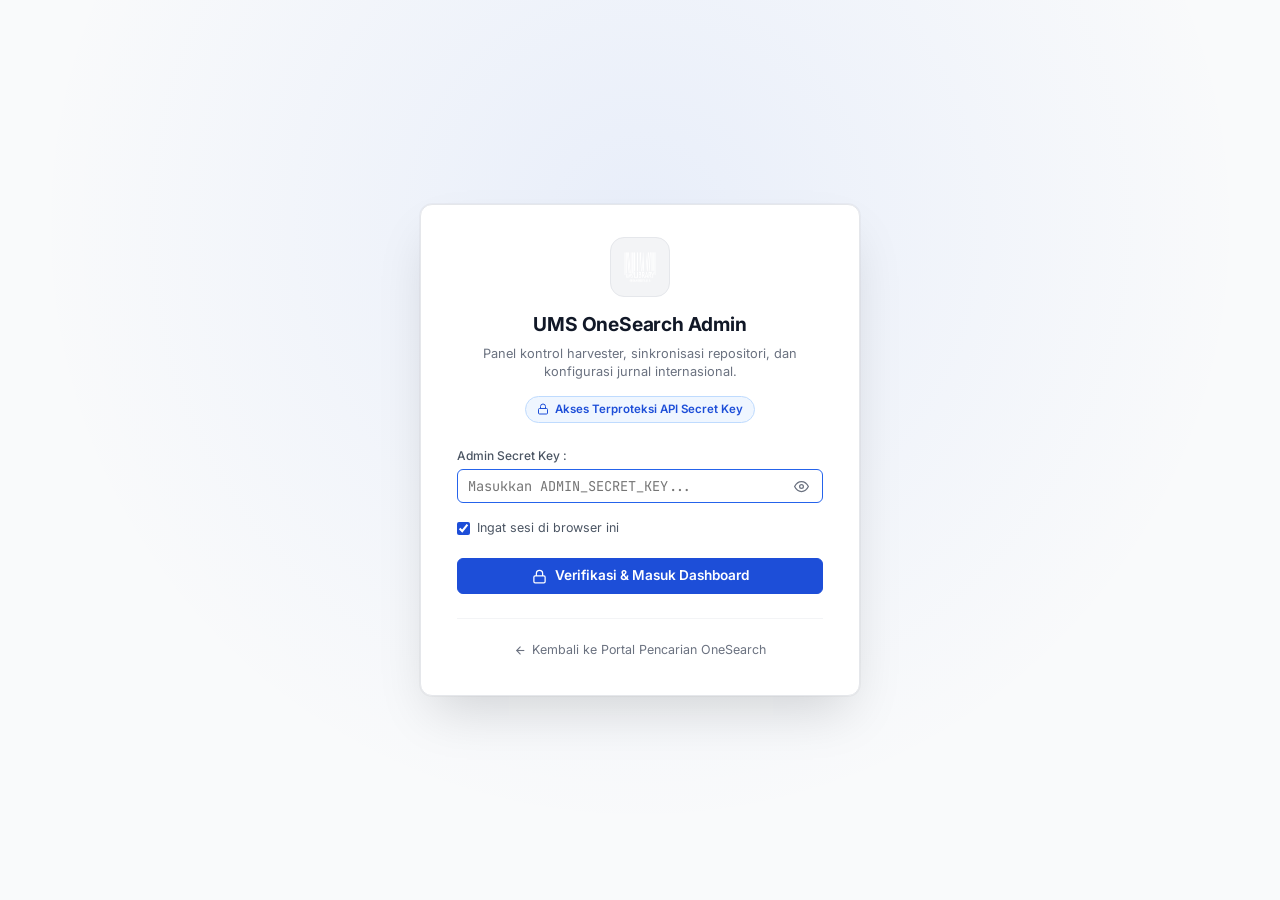
==== admin.html @ f4875266 "feat(admin): add on/off toggles for Artikel Jurnal UMS and Buku Digital SIBI" ====
<!DOCTYPE html>
<html lang="id">

<head>
    <meta charset="UTF-8">
    <meta name="viewport" content="width=device-width, initial-scale=1.0">
    <title>UMS OneSearch — Harvester & Repository Management</title>
    <link rel="icon" type="image/png" href="/img/logo4.png">
    <link rel="shortcut icon" type="image/png" href="/img/logo4.png">

    <!-- Google Fonts -->
    <link rel="preconnect" href="https://fonts.googleapis.com">
    <link rel="preconnect" href="https://fonts.gstatic.com" crossorigin>
    <link
        href="https://fonts.googleapis.com/css2?family=Inter:wght@400;500;600;700&family=JetBrains+Mono:wght@400;500&display=swap"
        rel="stylesheet">

    <style>
        :root {
            --font-sans: 'Inter', -apple-system, BlinkMacSystemFont, sans-serif;
            --font-mono: 'JetBrains Mono', Consolas, monospace;

            /* Light theme */
            --bg-page: #f9fafb;
            --bg-surface: #ffffff;
            --bg-muted: #f3f4f6;
            --bg-subtle: #f9fafb;

            --border-main: #e5e7eb;
            --border-subtle: #f3f4f6;
            --border-focus: #2563eb;

            --text-main: #111827;
            --text-secondary: #4b5563;
            --text-muted: #6b7280;
            --text-inverted: #ffffff;

            --accent: #1d4ed8;
            --accent-hover: #1e40af;
            --accent-soft: #eff6ff;
            --accent-border: #bfdbfe;

            --status-idle-bg: #f0fdf4;
            --status-idle-text: #15803d;
            --status-idle-border: #bbf7d0;

            --status-run-bg: #fffbeb;
            --status-run-text: #b45309;
            --status-run-border: #fde68a;

            --status-err-bg: #fef2f2;
            --status-err-text: #b91c1c;
            --status-err-border: #fecaca;

            --radius-xs: 4px;
            --radius-sm: 6px;
            --radius-md: 8px;
            --radius-lg: 12px;
        }

        [data-theme="dark"] {
            --bg-page: #0b0f17;
            --bg-surface: #111827;
            --bg-muted: #1f2937;
            --bg-subtle: #161f30;

            --border-main: #1f2937;
            --border-subtle: #27354a;
            --border-focus: #3b82f6;

            --text-main: #f9fafb;
            --text-secondary: #9ca3af;
            --text-muted: #6b7280;
            --text-inverted: #0f172a;

            --accent: #3b82f6;
            --accent-hover: #60a5fa;
            --accent-soft: rgba(59, 130, 246, 0.12);
            --accent-border: rgba(59, 130, 246, 0.3);

            --status-idle-bg: rgba(22, 163, 74, 0.12);
            --status-idle-text: #4ade80;
            --status-idle-border: rgba(34, 197, 94, 0.25);

            --status-run-bg: rgba(217, 119, 6, 0.12);
            --status-run-text: #fbbf24;
            --status-run-border: rgba(245, 158, 11, 0.25);

            --status-err-bg: rgba(220, 38, 38, 0.12);
            --status-err-text: #f87171;
            --status-err-border: rgba(239, 68, 68, 0.25);
        }

        * {
            box-sizing: border-box;
            margin: 0;
            padding: 0;
            font-family: var(--font-sans);
        }

        body {
            background-color: var(--bg-page);
            color: var(--text-main);
            line-height: 1.5;
            min-height: 100vh;
            display: flex;
            flex-direction: column;
            -webkit-font-smoothing: antialiased;
        }

        /* Top Header */
        .app-header {
            background-color: var(--bg-surface);
            border-bottom: 1px solid var(--border-main);
            padding: 0 1.5rem;
            height: 56px;
            display: flex;
            align-items: center;
            justify-content: space-between;
            position: sticky;
            top: 0;
            z-index: 40;
        }

        .header-brand {
            display: flex;
            align-items: center;
            gap: 0.75rem;
            text-decoration: none;
            color: inherit;
        }

        .header-brand img {
            width: 28px;
            height: 28px;
            object-fit: contain;
        }

        .header-brand-title {
            font-size: 0.88rem;
            font-weight: 600;
            color: var(--text-main);
            letter-spacing: -0.01em;
        }

        .header-tag {
            font-size: 0.7rem;
            font-weight: 500;
            background: var(--bg-muted);
            color: var(--text-muted);
            padding: 2px 6px;
            border-radius: var(--radius-xs);
            border: 1px solid var(--border-main);
            text-transform: uppercase;
            letter-spacing: 0.04em;
        }

        .header-actions {
            display: flex;
            align-items: center;
            gap: 0.5rem;
        }

        /* Buttons */
        .btn {
            display: inline-flex;
            align-items: center;
            justify-content: center;
            gap: 0.4rem;
            font-size: 0.8rem;
            font-weight: 500;
            padding: 0.42rem 0.8rem;
            border-radius: var(--radius-sm);
            border: 1px solid var(--border-main);
            background: var(--bg-surface);
            color: var(--text-main);
            cursor: pointer;
            transition: background-color 0.12s, border-color 0.12s, color 0.12s;
            text-decoration: none;
            white-space: nowrap;
            line-height: 1;
        }

        .btn:hover {
            background-color: var(--bg-muted);
            border-color: var(--border-main);
        }

        .btn-primary {
            background-color: var(--accent);
            border-color: var(--accent);
            color: #ffffff;
        }

        .btn-primary:hover {
            background-color: var(--accent-hover);
            border-color: var(--accent-hover);
            color: #ffffff;
        }

        .btn-destructive {
            color: var(--status-err-text);
            background-color: var(--status-err-bg);
            border-color: var(--status-err-border);
        }

        .btn-destructive:hover {
            background-color: #ef4444;
            color: #ffffff;
            border-color: #ef4444;
        }

        .btn-xs {
            padding: 0.28rem 0.55rem;
            font-size: 0.73rem;
            border-radius: var(--radius-xs);
        }

        .btn:disabled {
            opacity: 0.5;
            cursor: not-allowed;
        }

        /* Main Container */
        .main-content {
            max-width: 1200px;
            width: 100%;
            margin: 0 auto;
            padding: 1.5rem 1rem 3rem;
            display: flex;
            flex-direction: column;
            gap: 1.25rem;
        }

        /* Status & Header Bar */
        .page-bar {
            display: flex;
            align-items: center;
            justify-content: space-between;
            flex-wrap: wrap;
            gap: 1rem;
            padding-bottom: 0.25rem;
        }

        .page-bar-left h1 {
            font-size: 1.25rem;
            font-weight: 600;
            letter-spacing: -0.02em;
            color: var(--text-main);
        }

        .page-bar-left p {
            font-size: 0.8rem;
            color: var(--text-muted);
            margin-top: 2px;
        }

        /* Status Badge */
        .status-pill {
            display: inline-flex;
            align-items: center;
            gap: 0.4rem;
            font-size: 0.75rem;
            font-weight: 500;
            padding: 0.3rem 0.65rem;
            border-radius: 9999px;
            border: 1px solid var(--border-main);
            background: var(--bg-surface);
        }

        .status-pill.idle {
            background: var(--status-idle-bg);
            color: var(--status-idle-text);
            border-color: var(--status-idle-border);
        }

        .status-pill.running {
            background: var(--status-run-bg);
            color: var(--status-run-text);
            border-color: var(--status-run-border);
        }

        .status-pill.error {
            background: var(--status-err-bg);
            color: var(--status-err-text);
            border-color: var(--status-err-border);
        }

        .status-dot {
            width: 6px;
            height: 6px;
            border-radius: 50%;
            background-color: currentColor;
        }

        /* Grid Cards */
        .metrics-grid {
            display: grid;
            grid-template-columns: repeat(auto-fit, minmax(220px, 1fr));
            gap: 0.85rem;
        }

        .card {
            background-color: var(--bg-surface);
            border: 1px solid var(--border-main);
            border-radius: var(--radius-md);
            padding: 1rem 1.15rem;
        }

        .card-label {
            font-size: 0.72rem;
            font-weight: 500;
            color: var(--text-muted);
            text-transform: uppercase;
            letter-spacing: 0.04em;
        }

        .card-value {
            font-size: 1.45rem;
            font-weight: 600;
            color: var(--text-main);
            letter-spacing: -0.02em;
            margin: 0.3rem 0 0.2rem;
            font-feature-settings: "tnum";
        }

        .card-sub {
            font-size: 0.75rem;
            color: var(--text-secondary);
        }

        /* Section Layout */
        .section-header {
            display: flex;
            align-items: center;
            justify-content: space-between;
            margin-bottom: 0.75rem;
            flex-wrap: wrap;
            gap: 0.5rem;
        }

        .section-heading {
            font-size: 0.92rem;
            font-weight: 600;
            color: var(--text-main);
            display: flex;
            align-items: center;
            gap: 0.45rem;
        }

        .section-heading svg {
            color: var(--text-muted);
        }

        /* Action Panel */
        .action-row-grid {
            display: grid;
            grid-template-columns: 1fr 1fr;
            gap: 0.85rem;
        }

        @media (max-width: 768px) {
            .action-row-grid {
                grid-template-columns: 1fr;
            }
        }

        .action-box {
            background-color: var(--bg-surface);
            border: 1px solid var(--border-main);
            border-radius: var(--radius-md);
            padding: 1rem 1.15rem;
            display: flex;
            flex-direction: column;
            justify-content: space-between;
            gap: 0.85rem;
        }

        .action-box-title {
            font-size: 0.85rem;
            font-weight: 600;
            color: var(--text-main);
        }

        .action-box-desc {
            font-size: 0.78rem;
            color: var(--text-secondary);
            margin-top: 0.2rem;
            line-height: 1.45;
        }

        .action-bar {
            display: flex;
            align-items: center;
            gap: 0.5rem;
            flex-wrap: wrap;
            padding-top: 0.65rem;
            border-top: 1px solid var(--border-subtle);
        }

        .select {
            background-color: var(--bg-surface);
            border: 1px solid var(--border-main);
            color: var(--text-main);
            font-size: 0.82rem;
            padding: 0.45rem 0.65rem;
            border-radius: var(--radius-sm);
            outline: none;
            cursor: pointer;
            width: 100%;
            height: 36px;
            box-sizing: border-box;
        }

        .select:focus {
            border-color: var(--border-focus);
        }

        .select option {
            background-color: var(--bg-surface);
            color: var(--text-main);
            padding: 4px;
        }

        /* Table */
        .table-container {
            background-color: var(--bg-surface);
            border: 1px solid var(--border-main);
            border-radius: var(--radius-md);
            overflow-x: auto;
        }

        .data-table {
            width: 100%;
            border-collapse: collapse;
            text-align: left;
            font-size: 0.8rem;
        }

        .data-table th {
            background-color: var(--bg-subtle);
            color: var(--text-muted);
            font-weight: 500;
            padding: 0.65rem 0.85rem;
            border-bottom: 1px solid var(--border-main);
            font-size: 0.72rem;
            text-transform: uppercase;
            letter-spacing: 0.04em;
        }

        .data-table td {
            padding: 0.75rem 0.85rem;
            border-bottom: 1px solid var(--border-main);
            color: var(--text-main);
            vertical-align: middle;
        }

        .data-table tr:last-child td {
            border-bottom: none;
        }

        .data-table tr:hover td {
            background-color: var(--bg-subtle);
        }

        .code-tag {
            font-family: var(--font-mono);
            font-size: 0.74rem;
            background: var(--bg-muted);
            color: var(--text-secondary);
            padding: 2px 5px;
            border-radius: var(--radius-xs);
            border: 1px solid var(--border-main);
        }

        .type-badge {
            font-size: 0.68rem;
            font-weight: 600;
            padding: 1px 5px;
            border-radius: var(--radius-xs);
            background: var(--bg-muted);
            color: var(--text-muted);
            border: 1px solid var(--border-main);
            text-transform: uppercase;
        }

        /* Switch */
        .switch {
            position: relative;
            display: inline-block;
            width: 32px;
            height: 18px;
        }

        .switch input {
            opacity: 0;
            width: 0;
            height: 0;
        }

        .switch-slider {
            position: absolute;
            cursor: pointer;
            inset: 0;
            background-color: #cbd5e1;
            transition: .15s;
            border-radius: 9999px;
        }

        .switch-slider:before {
            position: absolute;
            content: "";
            height: 12px;
            width: 12px;
            left: 3px;
            bottom: 3px;
            background-color: white;
            transition: .15s;
            border-radius: 50%;
        }

        input:checked+.switch-slider {
            background-color: #10b981;
        }

        input:checked+.switch-slider:before {
            transform: translateX(14px);
        }

        /* Log Viewer */
        .terminal-wrap {
            background-color: #0d1117;
            border: 1px solid #1f2937;
            border-radius: var(--radius-md);
            overflow: hidden;
        }

        .terminal-header {
            background: #161b22;
            padding: 0.5rem 0.85rem;
            display: flex;
            align-items: center;
            justify-content: space-between;
            border-bottom: 1px solid #21262d;
            flex-wrap: wrap;
            gap: 0.5rem;
        }

        .terminal-title {
            font-family: var(--font-mono);
            font-size: 0.72rem;
            color: #8b949e;
        }

        .terminal-body {
            font-family: var(--font-mono);
            font-size: 0.75rem;
            line-height: 1.55;
            color: #c9d1d9;
            padding: 0.85rem;
            height: 320px;
            overflow-y: auto;
            white-space: pre-wrap;
            word-break: break-all;
        }

        .terminal-body::-webkit-scrollbar {
            width: 6px;
        }

        .terminal-body::-webkit-scrollbar-thumb {
            background: #30363d;
            border-radius: 3px;
        }

        /* Modal */
        .modal-backdrop {
            position: fixed;
            inset: 0;
            background: rgba(0, 0, 0, 0.6);
            backdrop-filter: blur(2px);
            display: flex;
            align-items: center;
            justify-content: center;
            z-index: 100;
            padding: 1rem;
        }

        .modal-dialog {
            background-color: var(--bg-surface);
            border: 1px solid var(--border-main);
            border-radius: var(--radius-lg);
            width: 100%;
            max-width: 440px;
            padding: 1.5rem;
            box-shadow: 0 20px 25px -5px rgba(0, 0, 0, 0.15), 0 8px 10px -6px rgba(0, 0, 0, 0.1);
        }

        .modal-title {
            font-size: 1rem;
            font-weight: 600;
            color: var(--text-main);
        }

        .modal-desc {
            font-size: 0.78rem;
            color: var(--text-muted);
            margin: 0.2rem 0 1rem;
        }

        .form-group {
            display: flex;
            flex-direction: column;
            gap: 0.25rem;
            margin-bottom: 0.85rem;
        }

        .form-label {
            font-size: 0.75rem;
            font-weight: 500;
            color: var(--text-secondary);
        }

        .input {
            background-color: var(--bg-surface);
            border: 1px solid var(--border-main);
            color: var(--text-main);
            font-size: 0.82rem;
            padding: 0.45rem 0.65rem;
            border-radius: var(--radius-sm);
            outline: none;
            width: 100%;
        }

        .input:focus {
            border-color: var(--border-focus);
        }

        /* Toast */
        .toast {
            position: fixed;
            bottom: 1.25rem;
            right: 1.25rem;
            background-color: #111827;
            color: #f9fafb;
            font-size: 0.78rem;
            font-weight: 500;
            padding: 0.55rem 0.9rem;
            border-radius: var(--radius-sm);
            border: 1px solid #374151;
            box-shadow: 0 10px 15px -3px rgba(0, 0, 0, 0.2);
            z-index: 200;
            display: none;
        }

        /* ──── Admin Authentication Gate ──── */
        .auth-gate-wrapper {
            position: fixed;
            inset: 0;
            background: var(--bg-page);
            background-image: radial-gradient(circle at 50% 25%, rgba(37, 99, 235, 0.08) 0%, transparent 65%);
            display: flex;
            align-items: center;
            justify-content: center;
            z-index: 9999;
            padding: 1.5rem;
        }

        [data-theme="dark"] .auth-gate-wrapper {
            background-image: radial-gradient(circle at 50% 25%, rgba(59, 130, 246, 0.12) 0%, transparent 65%);
        }

        .auth-gate-card {
            background: var(--bg-surface);
            border: 1px solid var(--border-main);
            border-radius: var(--radius-lg);
            width: 100%;
            max-width: 440px;
            padding: 2rem 2.25rem;
            box-shadow: 0 25px 50px -12px rgba(0, 0, 0, 0.15), 0 0 0 1px rgba(0, 0, 0, 0.03);
            text-align: left;
            animation: authFadeIn 0.25s ease-out;
        }

        [data-theme="dark"] .auth-gate-card {
            box-shadow: 0 25px 50px -12px rgba(0, 0, 0, 0.5), 0 0 0 1px rgba(255, 255, 255, 0.05);
        }

        @keyframes authFadeIn {
            from {
                opacity: 0;
                transform: translateY(8px) scale(0.98);
            }

            to {
                opacity: 1;
                transform: translateY(0) scale(1);
            }
        }

        .auth-gate-header {
            text-align: center;
            margin-bottom: 1.5rem;
        }

        .auth-gate-icon {
            width: 60px;
            height: 60px;
            border-radius: 14px;
            background: var(--bg-muted);
            border: 1px solid var(--border-main);
            display: inline-flex;
            align-items: center;
            justify-content: center;
            margin-bottom: 0.85rem;
        }

        .auth-gate-title {
            font-size: 1.2rem;
            font-weight: 700;
            color: var(--text-main);
            letter-spacing: -0.01em;
            margin-bottom: 0.35rem;
        }

        .auth-gate-desc {
            font-size: 0.8rem;
            color: var(--text-muted);
            line-height: 1.45;
            margin-bottom: 0.85rem;
        }

        .auth-gate-badge {
            display: inline-flex;
            align-items: center;
            gap: 0.4rem;
            font-size: 0.72rem;
            font-weight: 600;
            padding: 0.25rem 0.65rem;
            border-radius: 20px;
            background: var(--accent-soft);
            color: var(--accent);
            border: 1px solid var(--accent-border);
        }

        .auth-input-wrapper {
            position: relative;
            display: flex;
            align-items: center;
        }

        .auth-pwd-toggle {
            position: absolute;
            right: 0.65rem;
            background: none;
            border: none;
            color: var(--text-muted);
            cursor: pointer;
            padding: 0.25rem;
            display: flex;
            align-items: center;
            justify-content: center;
            border-radius: var(--radius-xs);
            transition: color 0.15s;
        }

        .auth-pwd-toggle:hover {
            color: var(--text-main);
        }

        .auth-err-banner {
            display: flex;
            align-items: center;
            gap: 0.5rem;
            padding: 0.6rem 0.75rem;
            border-radius: var(--radius-sm);
            background: var(--status-err-bg);
            border: 1px solid var(--status-err-border);
            color: var(--status-err-text);
            font-size: 0.78rem;
            font-weight: 500;
            margin-bottom: 1rem;
        }

        .auth-gate-footer {
            margin-top: 1.5rem;
            padding-top: 1.25rem;
            border-top: 1px solid var(--border-subtle);
            text-align: center;
        }

        .auth-back-link {
            font-size: 0.78rem;
            color: var(--text-muted);
            text-decoration: none;
            display: inline-flex;
            align-items: center;
            gap: 0.35rem;
            transition: color 0.15s;
        }

        .auth-back-link:hover {
            color: var(--accent);
        }

        .auth-status-badge {
            display: inline-flex;
            align-items: center;
            gap: 0.35rem;
            font-size: 0.72rem;
            font-weight: 600;
            padding: 0.2rem 0.55rem;
            border-radius: 20px;
            background: var(--status-idle-bg);
            color: var(--status-idle-text);
            border: 1px solid var(--status-idle-border);
            margin-right: 0.25rem;
        }

        .btn-logout {
            color: var(--status-err-text);
            border-color: var(--status-err-border);
            background: var(--status-err-bg);
        }

        .btn-logout:hover {
            background: #ef4444;
            color: #ffffff;
            border-color: #ef4444;
        }
    </style>
</head>

<body>

    <!-- FULLSCREEN ADMIN AUTHENTICATION GATE -->
    <div id="admin-auth-gate" class="auth-gate-wrapper">
        <div class="auth-gate-card">
            <div class="auth-gate-header">
                <div class="auth-gate-icon">
                    <img src="img/logo4.png" alt="UMS Logo" width="38" height="38">
                </div>
                <h1 class="auth-gate-title">UMS OneSearch Admin</h1>
                <p class="auth-gate-desc">Panel kontrol harvester, sinkronisasi repositori, dan konfigurasi jurnal
                    internasional.</p>
                <div class="auth-gate-badge">
                    <svg width="12" height="12" viewBox="0 0 24 24" fill="none" stroke="currentColor" stroke-width="2">
                        <rect x="3" y="11" width="18" height="11" rx="2" ry="2" />
                        <path d="M7 11V7a5 5 0 0 1 10 0v4" />
                    </svg>
                    Akses Terproteksi API Secret Key
                </div>
            </div>

            <form id="auth-gate-form" onsubmit="event.preventDefault(); submitAdminKey();">
                <div class="form-group" style="margin-bottom:1rem;">
                    <label class="form-label" for="admin-key-input">Admin Secret Key :</label>
                    <div class="auth-input-wrapper">
                        <input type="password" id="admin-key-input" class="input"
                            placeholder="Masukkan ADMIN_SECRET_KEY..." autofocus required
                            style="font-family:var(--font-mono); font-size:0.85rem; padding-right:2.5rem;">
                        <button type="button" class="auth-pwd-toggle" onclick="togglePasswordVisibility()"
                            title="Lihat / Sembunyikan Key">
                            <svg id="pwd-eye-open" width="15" height="15" viewBox="0 0 24 24" fill="none"
                                stroke="currentColor" stroke-width="2">
                                <path d="M1 12s4-8 11-8 11 8 11 8-4 8-11 8-11-8-11-8z" />
                                <circle cx="12" cy="12" r="3" />
                            </svg>
                            <svg id="pwd-eye-closed" width="15" height="15" viewBox="0 0 24 24" fill="none"
                                stroke="currentColor" stroke-width="2" style="display:none;">
                                <path
                                    d="M17.94 17.94A10.07 10.07 0 0 1 12 20c-7 0-11-8-11-8a18.45 18.45 0 0 1 5.06-5.94M9.9 4.24A9.12 9.12 0 0 1 12 4c7 0 11 8 11 8a18.5 18.5 0 0 1-2.16 3.19m-6.72-1.07a3 3 0 1 1-4.24-4.24" />
                                <line x1="1" y1="1" x2="23" y2="23" />
                            </svg>
                        </button>
                    </div>
                </div>

                <div style="display:flex; align-items:center; justify-content:space-between; margin-bottom:1.25rem;">
                    <label
                        style="display:inline-flex; align-items:center; gap:0.45rem; font-size:0.78rem; color:var(--text-secondary); cursor:pointer;">
                        <input type="checkbox" id="auth-remember-check" checked
                            style="accent-color:var(--accent); cursor:pointer;">
                        <span>Ingat sesi di browser ini</span>
                    </label>
                </div>

                <div id="auth-gate-err" class="auth-err-banner" style="display:none;">
                    <svg width="14" height="14" viewBox="0 0 24 24" fill="none" stroke="currentColor" stroke-width="2">
                        <circle cx="12" cy="12" r="10" />
                        <line x1="12" y1="8" x2="12" y2="12" />
                        <line x1="12" y1="16" x2="12.01" y2="16" />
                    </svg>
                    <span id="auth-gate-err-msg">Admin secret key tidak valid atau salah.</span>
                </div>

                <button type="submit" id="btn-auth-submit" class="btn btn-primary"
                    style="width:100%; padding:0.6rem 1rem; font-size:0.85rem; font-weight:600; display:flex; align-items:center; justify-content:center; gap:0.5rem;">
                    <svg width="15" height="15" viewBox="0 0 24 24" fill="none" stroke="currentColor" stroke-width="2">
                        <rect x="3" y="11" width="18" height="11" rx="2" ry="2" />
                        <path d="M7 11V7a5 5 0 0 1 10 0v4" />
                    </svg>
                    <span id="btn-auth-submit-text">Verifikasi & Masuk Dashboard</span>
                </button>
            </form>

            <div class="auth-gate-footer">
                <a href="/" class="auth-back-link">
                    <svg width="13" height="13" viewBox="0 0 24 24" fill="none" stroke="currentColor" stroke-width="2">
                        <line x1="19" y1="12" x2="5" y2="12" />
                        <polyline points="12 19 5 12 12 5" />
                    </svg>
                    Kembali ke Portal Pencarian OneSearch
                </a>
            </div>
        </div>
    </div>

    <!-- MAIN ADMIN DASHBOARD WRAPPER (HIDDEN UNTIL AUTHENTICATED) -->
    <div id="admin-app" style="display:none; flex-direction:column; min-height:100vh;">
        <!-- Header Navigation -->
        <header class="app-header">
            <a href="/admin.html" class="header-brand">
                <img src="img/logo4.png" alt="UMS Logo">
                <span class="header-brand-title">UMS OneSearch</span>
                <span class="header-tag">Console</span>
            </a>
            <div class="header-actions">
                <span class="auth-status-badge">
                    <svg width="11" height="11" viewBox="0 0 24 24" fill="none" stroke="currentColor"
                        stroke-width="2.5">
                        <path d="M12 22s8-4 8-10V5l-8-3-8 3v7c0 6 8 10 8 10z" />
                    </svg>
                    Terotentikasi
                </span>
                <a href="/" class="btn btn-xs" title="Buka Portal Pencarian">
                    <svg width="13" height="13" viewBox="0 0 24 24" fill="none" stroke="currentColor" stroke-width="2">
                        <path d="M19 12H5M12 19l-7-7 7-7" />
                    </svg>
                    Portal Publik
                </a>
                <button type="button" class="btn btn-xs" id="theme-btn" onclick="toggleTheme()" title="Ganti Tema">
                    Mode
                </button>
                <button type="button" class="btn btn-xs btn-logout" onclick="logoutAdmin()"
                    title="Keluar dari sesi admin">
                    <svg width="13" height="13" viewBox="0 0 24 24" fill="none" stroke="currentColor" stroke-width="2">
                        <path d="M9 21H5a2 2 0 0 1-2-2V5a2 2 0 0 1 2-2h4" />
                        <polyline points="16 17 21 12 16 7" />
                        <line x1="21" y1="12" x2="9" y2="12" />
                    </svg>
                    <span>Keluar</span>
                </button>
            </div>
        </header>

        <!-- Main Workspace -->
        <main class="main-content">

            <!-- Page Top Bar -->
            <div class="page-bar">
                <div class="page-bar-left">
                    <h1 id="page-main-title">Harvester & Repository Management</h1>
                    <p id="page-main-desc">Monitoring sinkronisasi otomatis OAI-PMH katalog Koha, EPrints, Jurnal, dan
                        institusi mitra.</p>
                </div>
                <div style="display:flex; align-items:center; gap:0.5rem;">
                    <div class="status-pill idle" id="status-badge">
                        <span class="status-dot"></span>
                        <span id="status-text">Memuat status...</span>
                    </div>
                    <button type="button" class="btn btn-xs" onclick="refreshDashboard(true)" title="Perbarui data">
                        <svg width="12" height="12" viewBox="0 0 24 24" fill="none" stroke="currentColor"
                            stroke-width="2">
                            <path d="M23 4v6h-6M1 20v-6h6"></path>
                            <path d="M3.51 9a9 9 0 0 1 14.85-3.36L23 10M1 14l4.64 4.36A9 9 0 0 0 20.49 15"></path>
                        </svg>
                        Refresh
                    </button>
                </div>
            </div>

            <!-- Admin Workspace Tabs -->
            <div class="admin-tab-nav"
                style="display:flex; gap:0.5rem; margin-bottom:1.5rem; border-bottom:1px solid var(--border-main); padding-bottom:0.75rem;">
                <button type="button" class="btn btn-xs admin-tab-btn active" id="tab-btn-harvest"
                    onclick="switchAdminTab('harvest')"
                    style="font-weight:600; padding:0.45rem 0.85rem; border-radius:var(--radius-sm); display:inline-flex; align-items:center; gap:0.45rem;">
                    <svg width="14" height="14" viewBox="0 0 24 24" fill="none" stroke="currentColor" stroke-width="2">
                        <path d="M4 19.5A2.5 2.5 0 0 1 6.5 17H20"></path>
                        <path d="M6.5 2H20v20H6.5A2.5 2.5 0 0 1 4 19.5v-15A2.5 2.5 0 0 1 6.5 2z"></path>
                    </svg>
                    <span>Katalog & Harvester OAI-PMH</span>
                </button>
                <button type="button" class="btn btn-xs admin-tab-btn" id="tab-btn-international"
                    onclick="switchAdminTab('international')"
                    style="font-weight:600; padding:0.45rem 0.85rem; border-radius:var(--radius-sm); display:inline-flex; align-items:center; gap:0.45rem;">
                    <svg width="14" height="14" viewBox="0 0 24 24" fill="none" stroke="currentColor" stroke-width="2">
                        <circle cx="12" cy="12" r="10"></circle>
                        <line x1="2" y1="12" x2="22" y2="12"></line>
                        <path
                            d="M12 2a15.3 15.3 0 0 1 4 10 15.3 15.3 0 0 1-4 10 15.3 15.3 0 0 1-4-10 15.3 15.3 0 0 1 4-10z">
                        </path>
                    </svg>
                    <span>Jurnal Internasional & E-Resources</span>
                </button>
                <button type="button" class="btn btn-xs admin-tab-btn" id="tab-btn-ebooks"
                    onclick="switchAdminTab('ebooks')"
                    style="font-weight:600; padding:0.45rem 0.85rem; border-radius:var(--radius-sm); display:inline-flex; align-items:center; gap:0.45rem;">
                    <svg width="14" height="14" viewBox="0 0 24 24" fill="none" stroke="currentColor" stroke-width="2">
                        <path d="M4 19.5A2.5 2.5 0 0 1 6.5 17H20"></path>
                        <path d="M6.5 2H20v20H6.5A2.5 2.5 0 0 1 4 19.5v-15A2.5 2.5 0 0 1 6.5 2z"></path>
                    </svg>
                    <span>E-Book Langganan</span>
                </button>
                <button type="button" class="btn btn-xs admin-tab-btn" id="tab-btn-embed"
                    onclick="switchAdminTab('embed')"
                    style="font-weight:600; padding:0.45rem 0.85rem; border-radius:var(--radius-sm); display:inline-flex; align-items:center; gap:0.45rem;">
                    <svg width="14" height="14" viewBox="0 0 24 24" fill="none" stroke="currentColor" stroke-width="2">
                        <polyline points="16 18 22 12 16 6"></polyline>
                        <polyline points="8 6 2 12 8 18"></polyline>
                    </svg>
                    <span>Widget Embed WordPress</span>
                </button>
                <button type="button" class="btn btn-xs admin-tab-btn" id="tab-btn-analytics"
                    onclick="switchAdminTab('analytics')"
                    style="font-weight:600; padding:0.45rem 0.85rem; border-radius:var(--radius-sm); display:inline-flex; align-items:center; gap:0.45rem;">
                    <svg width="14" height="14" viewBox="0 0 24 24" fill="none" stroke="currentColor" stroke-width="2">
                        <line x1="18" y1="20" x2="18" y2="10"></line>
                        <line x1="12" y1="20" x2="12" y2="4"></line>
                        <line x1="6" y1="20" x2="6" y2="14"></line>
                    </svg>
                    <span>Analitik Pencarian</span>
                </button>
            </div>

            <!-- TAB 1: HARVESTER & LOCAL REPOSITORY -->
            <div id="view-harvest" style="display:flex; flex-direction:column; gap:1.75rem;">
                <!-- Metrics Overview -->
                <div class="metrics-grid">
                    <div class="card">
                        <div class="card-label">Jadwal Harian</div>
                        <div class="card-value" id="metric-schedule">02:00 WIB</div>
                        <div class="card-sub">Inkremental otomatis (N hari)</div>
                    </div>
                    <div class="card">
                        <div class="card-label">Eksekusi Terakhir</div>
                        <div class="card-value" id="metric-last-run" style="font-size:1.15rem;">-</div>
                        <div class="card-sub" id="metric-last-meta">Durasi: -</div>
                    </div>
                    <div class="card">
                        <div class="card-label">Total Rekord Katalog</div>
                        <div class="card-value" id="metric-total-books">-</div>
                        <div class="card-sub" id="metric-src-breakdown">Koha, ETD, Jurnal, Mitra</div>
                    </div>
                    <div class="card">
                        <div class="card-label">Ukuran Indeks Lokal</div>
                        <div class="card-value" id="metric-file-size">-</div>
                        <div class="card-sub" id="metric-file-mod">data/books.json</div>
                    </div>
                </div>

                <!-- Action Panel -->
                <div>
                    <div class="section-header">
                        <span class="section-heading">
                            <svg width="15" height="15" viewBox="0 0 24 24" fill="none" stroke="currentColor"
                                stroke-width="2">
                                <polygon points="5 3 19 12 5 21 5 3"></polygon>
                            </svg>
                            Pemicu Eksekusi Harvesting
                        </span>
                    </div>
                    <div class="action-row-grid">

                        <!-- Incremental -->
                        <div class="action-box">
                            <div>
                                <div class="action-box-title">Inkremental Sync & Fast Rebuild</div>
                                <div class="action-box-desc">Menarik metadata baru yang diperbarui dalam rentang hari
                                    terakhir dari seluruh institusi aktif, lalu membangun ulang file indeks pencarian.
                                </div>
                            </div>
                            <div class="action-bar">
                                <select id="inc-days" class="select">
                                    <option value="1">1 Hari Terakhir</option>
                                    <option value="3" selected>3 Hari Terakhir (Default)</option>
                                    <option value="7">7 Hari Terakhir (1 Minggu)</option>
                                    <option value="14">14 Hari Terakhir (2 Minggu)</option>
                                    <option value="30">30 Hari Terakhir (1 Bulan)</option>
                                </select>
                                <button type="button" class="btn btn-primary btn-xs" id="btn-run-inc"
                                    onclick="triggerHarvest('incremental')">
                                    Jalankan Inkremental Sync
                                </button>
                            </div>
                        </div>

                        <!-- Full Sync & Lock Reset -->
                        <div class="action-box">
                            <div>
                                <div class="action-box-title">Full Harvest & Pemeliharaan</div>
                                <div class="action-box-desc">Dump ulang seluruh record OAI-PMH dari awal, atau buka
                                    paksa kunci status jika eksekusi scheduler sebelumnya terhenti mendadak.</div>
                            </div>
                            <div class="action-bar">
                                <button type="button" class="btn btn-xs" id="btn-run-full" onclick="confirmFullSync()">
                                    Jalankan Full Sync
                                </button>
                                <button type="button" class="btn btn-destructive btn-xs" onclick="resetLock()">
                                    Buka Kunci (Reset ke Idle)
                                </button>
                            </div>
                        </div>

                    </div>
                </div>

                <!-- Partner Institutions Table -->
                <div>
                    <div class="section-header">
                        <span class="section-heading">
                            <svg width="15" height="15" viewBox="0 0 24 24" fill="none" stroke="currentColor"
                                stroke-width="2">
                                <path d="M17 21v-2a4 4 0 0 0-4-4H5a4 4 0 0 0-4 4v2"></path>
                                <circle cx="9" cy="7" r="4"></circle>
                                <path d="M23 21v-2a4 4 0 0 0-3-3.87"></path>
                                <path d="M16 3.13a4 4 0 0 1 0 7.75"></path>
                            </svg>
                            Daftar Mitra & Endpoint OAI-PMH
                        </span>
                        <button type="button" class="btn btn-primary btn-xs" onclick="openAddMitraModal()">
                            + Tambah Endpoint Mitra
                        </button>
                    </div>
                    <div class="table-container">
                        <table class="data-table">
                            <thead>
                                <tr>
                                    <th>Institusi / Sumber</th>
                                    <th>Tipe</th>
                                    <th>Endpoint URL</th>
                                    <th>Aktif</th>
                                    <th style="text-align:right;">Aksi</th>
                                </tr>
                            </thead>
                            <tbody id="mitra-tbody">
                                <tr>
                                    <td colspan="5"
                                        style="text-align:center; padding:1.25rem; color:var(--text-muted);">
                                        Memuat data institusi...
                                    </td>
                                </tr>
                            </tbody>
                        </table>
                    </div>
                </div>

                <!-- Terminal Log Viewer -->
                <div>
                    <div class="section-header">
                        <span class="section-heading">
                            <svg width="15" height="15" viewBox="0 0 24 24" fill="none" stroke="currentColor"
                                stroke-width="2">
                                <polyline points="4 17 10 11 4 5"></polyline>
                                <line x1="12" y1="19" x2="20" y2="19"></line>
                            </svg>
                            Log Eksekusi Harvester
                        </span>
                        <div style="display:flex; align-items:center; gap:0.4rem;">
                            <select id="log-file-select" class="select" onchange="loadLogContent(this.value)"
                                style="max-width:240px;">
                                <option value="">(Pilih file log...)</option>
                            </select>
                            <button type="button" class="btn btn-xs" onclick="loadLogContent()" title="Refresh log">
                                Refresh Log
                            </button>
                            <button type="button" class="btn btn-xs" onclick="copyLogToClipboard()" title="Salin log">
                                Salin
                            </button>
                        </div>
                    </div>
                    <div class="terminal-wrap">
                        <div class="terminal-header">
                            <span class="terminal-title" id="terminal-filename">console.log</span>
                        </div>
                        <div class="terminal-body" id="log-box">Masukkan Admin Secret Key untuk memuat output log
                            eksekusi.</div>
                    </div>
                </div>
            </div>

            <!-- TAB 2: JURNAL INTERNASIONAL & E-RESOURCES -->
            <div id="view-international" style="display:none; flex-direction:column; gap:1.75rem;">

                <!-- Master Control & Status Banner -->
                <div class="card" style="border-left: 4px solid var(--border-focus); padding:1.25rem;">
                    <div
                        style="display:flex; justify-content:space-between; align-items:center; flex-wrap:wrap; gap:1rem;">
                        <div>
                            <div
                                style="font-size:1.05rem; font-weight:700; color:var(--text-main); display:flex; align-items:center; gap:0.5rem;">
                                <span>Master Switch: Tampilkan Jurnal Internasional</span>
                                <span id="master-switch-status-pill" class="status-pill idle">Memuat...</span>
                            </div>
                            <p
                                style="font-size:0.8rem; color:var(--text-muted); margin:0.35rem 0 0; max-width:640px; line-height:1.45;">
                                Jika dimatikan, seluruh fitur pencarian federated jurnal internasional, tab basis data
                                luar, dan rekomendasi literatur global akan disembunyikan dari portal publik.
                            </p>
                        </div>
                        <label class="switch" style="transform:scale(1.25);">
                            <input type="checkbox" id="intl-master-toggle"
                                onchange="saveInternationalMasterToggle(this.checked)">
                            <span class="switch-slider"></span>
                        </label>
                    </div>
                </div>

                <!-- Provider Switches Grid -->
                <div>
                    <div class="section-header">
                        <span class="section-heading">
                            <svg width="15" height="15" viewBox="0 0 24 24" fill="none" stroke="currentColor"
                                stroke-width="2">
                                <circle cx="12" cy="12" r="10"></circle>
                                <line x1="2" y1="12" x2="22" y2="12"></line>
                                <path
                                    d="M12 2a15.3 15.3 0 0 1 4 10 15.3 15.3 0 0 1-4 10 15.3 15.3 0 0 1-4-10 15.3 15.3 0 0 1 4-10z">
                                </path>
                            </svg>
                            Saklar On / Off Pangkalan Data (Provider)
                        </span>
                        <span style="font-size:0.75rem; color:var(--text-muted);">Pilih database mana yang aktif
                            dicari</span>
                    </div>

                    <div style="display:grid; grid-template-columns:repeat(auto-fit, minmax(220px, 1fr)); gap:0.85rem;">

                        <!-- Scopus -->
                        <div class="card"
                            style="display:flex; justify-content:space-between; align-items:center; padding:0.85rem 1rem;">
                            <div>
                                <div style="font-weight:600; font-size:0.85rem; color:var(--text-main);">Elsevier Scopus
                                </div>
                                <div style="font-size:0.72rem; color:var(--text-muted);">Scopus Search API</div>
                            </div>
                            <label class="switch">
                                <input type="checkbox" id="src-toggle-scopus"
                                    onchange="saveInternationalSourceToggle('scopus', this.checked)">
                                <span class="switch-slider"></span>
                            </label>
                        </div>

                        <!-- Springer -->
                        <div class="card"
                            style="display:flex; justify-content:space-between; align-items:center; padding:0.85rem 1rem;">
                            <div>
                                <div style="font-weight:600; font-size:0.85rem; color:var(--text-main);">Springer Nature
                                </div>
                                <div style="font-size:0.72rem; color:var(--text-muted);">SpringerLink & OA API</div>
                            </div>
                            <label class="switch">
                                <input type="checkbox" id="src-toggle-springer"
                                    onchange="saveInternationalSourceToggle('springer', this.checked)">
                                <span class="switch-slider"></span>
                            </label>
                        </div>

                        <!-- OpenAlex -->
                        <div class="card"
                            style="display:flex; justify-content:space-between; align-items:center; padding:0.85rem 1rem;">
                            <div>
                                <div style="font-weight:600; font-size:0.85rem; color:var(--text-main);">OpenAlex Global
                                    OA</div>
                                <div style="font-size:0.72rem; color:var(--text-muted);">OpenAlex Works API</div>
                            </div>
                            <label class="switch">
                                <input type="checkbox" id="src-toggle-openalex"
                                    onchange="saveInternationalSourceToggle('openalex', this.checked)">
                                <span class="switch-slider"></span>
                            </label>
                        </div>

                        <!-- Semantic Scholar -->
                        <div class="card"
                            style="display:flex; justify-content:space-between; align-items:center; padding:0.85rem 1rem;">
                            <div>
                                <div style="font-weight:600; font-size:0.85rem; color:var(--text-main);">Semantic
                                    Scholar</div>
                                <div style="font-size:0.72rem; color:var(--text-muted);">S2 Graph API</div>
                            </div>
                            <label class="switch">
                                <input type="checkbox" id="src-toggle-semanticscholar"
                                    onchange="saveInternationalSourceToggle('semanticscholar', this.checked)">
                                <span class="switch-slider"></span>
                            </label>
                        </div>

                        <!-- The Lens -->
                        <div class="card"
                            style="display:flex; justify-content:space-between; align-items:center; padding:0.85rem 1rem;">
                            <div>
                                <div style="font-weight:600; font-size:0.85rem; color:var(--text-main);">The Lens</div>
                                <div style="font-size:0.72rem; color:var(--text-muted);">Lens Scholarly API</div>
                            </div>
                            <label class="switch">
                                <input type="checkbox" id="src-toggle-lens"
                                    onchange="saveInternationalSourceToggle('lens', this.checked)">
                                <span class="switch-slider"></span>
                            </label>
                        </div>

                        <!-- Crossref -->
                        <div class="card"
                            style="display:flex; justify-content:space-between; align-items:center; padding:0.85rem 1rem;">
                            <div>
                                <div style="font-weight:600; font-size:0.85rem; color:var(--text-main);">Crossref</div>
                                <div style="font-size:0.72rem; color:var(--text-muted);">Crossref Works API</div>
                            </div>
                            <label class="switch">
                                <input type="checkbox" id="src-toggle-crossref"
                                    onchange="saveInternationalSourceToggle('crossref', this.checked)">
                                <span class="switch-slider"></span>
                            </label>
                        </div>

                        <!-- Emerald -->
                        <div class="card"
                            style="display:flex; justify-content:space-between; align-items:center; padding:0.85rem 1rem;">
                            <div>
                                <div style="font-weight:600; font-size:0.85rem; color:var(--text-main);">Emerald Insight
                                </div>
                                <div style="font-size:0.72rem; color:var(--text-muted);">Emerald Publications</div>
                            </div>
                            <label class="switch">
                                <input type="checkbox" id="src-toggle-emerald"
                                    onchange="saveInternationalSourceToggle('emerald', this.checked)">
                                <span class="switch-slider"></span>
                            </label>
                        </div>

                        <!-- International E-Books (DOAB, OpenAlex, Open Library) -->
                        <div class="card"
                            style="display:flex; justify-content:space-between; align-items:center; padding:0.85rem 1rem; border-left:3px solid #2563eb;">
                            <div>
                                <div style="font-weight:600; font-size:0.85rem; color:var(--text-main); display:flex; align-items:center; gap:0.4rem;">
                                    <span>E-Book Internasional</span>
                                </div>
                                <div style="font-size:0.72rem; color:var(--text-muted);">DOAB, OpenAlex & Open Library</div>
                            </div>
                            <label class="switch">
                                <input type="checkbox" id="src-toggle-intl_ebooks"
                                    onchange="saveInternationalSourceToggle('intl_ebooks', this.checked)">
                                <span class="switch-slider"></span>
                            </label>
                        </div>

                        <!-- Artikel Jurnal UMS -->
                        <div class="card"
                            style="display:flex; justify-content:space-between; align-items:center; padding:0.85rem 1rem; border-left:3px solid #10b981;">
                            <div>
                                <div style="font-weight:600; font-size:0.85rem; color:var(--text-main); display:flex; align-items:center; gap:0.4rem;">
                                    <span>Artikel Jurnal UMS</span>
                                </div>
                                <div style="font-size:0.72rem; color:var(--text-muted);">journals.ums.ac.id</div>
                            </div>
                            <label class="switch">
                                <input type="checkbox" id="src-toggle-journal"
                                    onchange="saveInternationalSourceToggle('journal', this.checked)">
                                <span class="switch-slider"></span>
                            </label>
                        </div>

                        <!-- Buku Digital (SIBI) -->
                        <div class="card"
                            style="display:flex; justify-content:space-between; align-items:center; padding:0.85rem 1rem; border-left:3px solid #f59e0b;">
                            <div>
                                <div style="font-weight:600; font-size:0.85rem; color:var(--text-main); display:flex; align-items:center; gap:0.4rem;">
                                    <span>Buku Digital (SIBI)</span>
                                </div>
                                <div style="font-size:0.72rem; color:var(--text-muted);">Katalog SIBI Kemdikbud</div>
                            </div>
                            <label class="switch">
                                <input type="checkbox" id="src-toggle-sibi"
                                    onchange="saveInternationalSourceToggle('sibi', this.checked)">
                                <span class="switch-slider"></span>
                            </label>
                        </div>

                    </div>
                </div>

                <!-- Subscribed Journals Management Section -->
                <div>
                    <div class="section-header" style="flex-wrap:wrap; gap:0.6rem;">
                        <div>
                            <span class="section-heading">
                                <svg width="15" height="15" viewBox="0 0 24 24" fill="none" stroke="currentColor"
                                    stroke-width="2">
                                    <path d="M4 19.5A2.5 2.5 0 0 1 6.5 17H20"></path>
                                    <path d="M6.5 2H20v20H6.5A2.5 2.5 0 0 1 4 19.5v-15A2.5 2.5 0 0 1 6.5 2z"></path>
                                </svg>
                                Katalog Jurnal Internasional yang Dilanggan UMS
                            </span>
                        </div>
                        <div style="display:flex; align-items:center; gap:0.4rem; flex-wrap:wrap;">
                            <button type="button" class="btn btn-primary btn-xs" onclick="openAddJournalModal()"
                                style="display:inline-flex; align-items:center; gap:0.35rem;">
                                <svg width="12" height="12" viewBox="0 0 24 24" fill="none" stroke="currentColor"
                                    stroke-width="2.5">
                                    <line x1="12" y1="5" x2="12" y2="19"></line>
                                    <line x1="5" y1="12" x2="19" y2="12"></line>
                                </svg>
                                <span>Tambah Jurnal</span>
                            </button>
                            <button type="button" class="btn btn-xs" onclick="openImportJournalModal()"
                                style="display:inline-flex; align-items:center; gap:0.35rem;"
                                title="Copas langsung dari Excel/Sheets atau berkas CSV">
                                <svg width="12" height="12" viewBox="0 0 24 24" fill="none" stroke="currentColor"
                                    stroke-width="2">
                                    <path d="M16 4h2a2 2 0 0 1 2 2v14a2 2 0 0 1-2 2H6a2 2 0 0 1-2-2V6a2 2 0 0 1 2-2h2">
                                    </path>
                                    <rect x="8" y="2" width="8" height="4" rx="1" ry="1"></rect>
                                </svg>
                                <span>Copas / Impor Data</span>
                            </button>
                            <button type="button" class="btn btn-xs" onclick="exportJournalsCsv()"
                                style="display:inline-flex; align-items:center; gap:0.35rem;">
                                <svg width="12" height="12" viewBox="0 0 24 24" fill="none" stroke="currentColor"
                                    stroke-width="2">
                                    <path d="M21 15v4a2 2 0 0 1-2 2H5a2 2 0 0 1-2-2v-4"></path>
                                    <polyline points="17 8 12 3 7 8"></polyline>
                                    <line x1="12" y1="3" x2="12" y2="15"></line>
                                </svg>
                                <span>Ekspor CSV</span>
                            </button>
                            <button type="button" class="btn btn-xs" onclick="downloadJournalTemplate()"
                                title="Unduh format template CSV"
                                style="display:inline-flex; align-items:center; gap:0.35rem;">
                                <svg width="12" height="12" viewBox="0 0 24 24" fill="none" stroke="currentColor"
                                    stroke-width="2">
                                    <path d="M14 2H6a2 2 0 0 0-2 2v16a2 2 0 0 0 2 2h12a2 2 0 0 0 2-2V8z"></path>
                                    <polyline points="14 2 14 8 20 8"></polyline>
                                </svg>
                                <span>Template CSV</span>
                            </button>
                        </div>
                    </div>

                    <!-- Subscribed Journals Metrics -->
                    <div class="metrics-grid"
                        style="grid-template-columns: repeat(auto-fit, minmax(180px, 1fr)); margin-bottom:1rem;">
                        <div class="card" style="padding:0.85rem 1rem;">
                            <div class="card-label">Total Jurnal Terdaftar</div>
                            <div class="card-value" id="metric-jrn-total" style="font-size:1.35rem;">0</div>
                            <div class="card-sub">Judul e-Journal</div>
                        </div>
                        <div class="card" style="padding:0.85rem 1rem;">
                            <div class="card-label">Jurnal Berstatus Aktif</div>
                            <div class="card-value" id="metric-jrn-active" style="font-size:1.35rem; color:#10b981;">0
                            </div>
                            <div class="card-sub">Diprioritaskan di pencarian</div>
                        </div>
                        <div class="card" style="padding:0.85rem 1rem;">
                            <div class="card-label">Penerbit / Platform</div>
                            <div class="card-value" id="metric-jrn-publishers" style="font-size:1.35rem;">0</div>
                            <div class="card-sub">Springer, Elsevier, IEEE, dll.</div>
                        </div>
                    </div>

                    <!-- Search & Filter Bar -->
                    <div style="display:flex; gap:0.5rem; margin-bottom:0.75rem; flex-wrap:wrap; align-items:center;">
                        <input type="text" id="jrn-search-input" class="input"
                            placeholder="Cari judul jurnal, ISSN, atau bidang ilmu..." style="max-width:320px;"
                            oninput="filterJournalsTable()">
                        <select id="jrn-filter-pub" class="select" onchange="filterJournalsTable()"
                            style="max-width:200px;">
                            <option value="all">Semua Penerbit</option>
                        </select>
                        <select id="jrn-filter-status" class="select" onchange="filterJournalsTable()"
                            style="max-width:140px;">
                            <option value="all">Semua Status</option>
                            <option value="active">Hanya Aktif</option>
                            <option value="inactive">Hanya Nonaktif</option>
                        </select>
                    </div>

                    <!-- Subscribed Journals Data Table -->
                    <div class="table-container">
                        <table class="data-table">
                            <thead>
                                <tr>
                                    <th>Judul Jurnal & ID</th>
                                    <th>ISSN / e-ISSN</th>
                                    <th>Penerbit / Database</th>
                                    <th>Subjek / Fakultas</th>
                                    <th>Akses Kampus</th>
                                    <th>Aktif</th>
                                    <th style="text-align:right;">Aksi</th>
                                </tr>
                            </thead>
                            <tbody id="journals-tbody">
                                <tr>
                                    <td colspan="7" style="text-align:center; padding:1.5rem; color:var(--text-muted);">
                                        Memuat daftar jurnal langganan...
                                    </td>
                                </tr>
                            </tbody>
                        </table>
                    </div>
                </div>

            </div>

            <!-- TAB: KATALOG E-BOOK LANGGANAN UMS -->
            <div id="view-ebooks" style="display:none; flex-direction:column; gap:1.75rem;">

                <!-- International E-Books Discovery Switch Banner -->
                <div class="card" style="padding:1rem 1.25rem; display:flex; justify-content:space-between; align-items:center; flex-wrap:wrap; gap:0.75rem; border-left:4px solid #2563eb;">
                    <div>
                        <div style="font-weight:600; font-size:0.92rem; color:var(--text-main); display:flex; align-items:center; gap:0.5rem;">
                            <span>Saklar Sumber: E-Book Internasional Bebas Akses (Open Access)</span>
                            <span id="ebk-switch-status-pill" class="status-pill idle">Memuat...</span>
                        </div>
                        <p style="font-size:0.77rem; color:var(--text-muted); margin:0.25rem 0 0; max-width:680px; line-height:1.45;">
                            Jika diaktifkan, pengguna dapat mencari ratusan ribu e-book digital bebas akses internasional dari <strong>DOAB</strong>, <strong>OpenAlex</strong>, dan <strong>Open Library</strong> di beranda pencarian dan halaman e-book.
                        </p>
                    </div>
                    <label class="switch" style="transform:scale(1.2);">
                        <input type="checkbox" id="ebk-intl-toggle"
                            onchange="saveInternationalSourceToggle('intl_ebooks', this.checked)">
                        <span class="switch-slider"></span>
                    </label>
                </div>

                <div class="card" style="padding:1.25rem;">
                    <div
                        style="display:flex; justify-content:space-between; align-items:center; flex-wrap:wrap; gap:0.75rem; margin-bottom:1.15rem; border-bottom:1px solid var(--border-main); padding-bottom:0.85rem;">
                        <div>
                            <h3
                                style="font-size:1.05rem; font-weight:700; color:var(--text-main); margin:0 0 0.25rem 0; display:flex; align-items:center; gap:0.45rem;">
                                <svg width="18" height="18" viewBox="0 0 24 24" fill="none" stroke="currentColor"
                                    stroke-width="2">
                                    <path d="M4 19.5A2.5 2.5 0 0 1 6.5 17H20"></path>
                                    <path d="M6.5 2H20v20H6.5A2.5 2.5 0 0 1 4 19.5v-15A2.5 2.5 0 0 1 6.5 2z"></path>
                                </svg>
                                <span>Daftar E-Book Langganan Resmi UMS</span>
                            </h3>
                            <p style="font-size:0.8rem; color:var(--text-muted); margin:0;">Kelola judul e-book
                                internasional yang dilanggan oleh Perpustakaan UMS untuk sivitas akademika.</p>
                        </div>
                        <div style="display:flex; gap:0.4rem; flex-wrap:wrap;">
                            <button type="button" class="btn btn-primary btn-xs" onclick="openAddEBookModal()"
                                style="display:inline-flex; align-items:center; gap:0.35rem;">
                                <svg width="12" height="12" viewBox="0 0 24 24" fill="none" stroke="currentColor"
                                    stroke-width="2">
                                    <line x1="12" y1="5" x2="12" y2="19"></line>
                                    <line x1="5" y1="12" x2="19" y2="12"></line>
                                </svg>
                                <span>Tambah E-Book</span>
                            </button>
                            <button type="button" class="btn btn-xs" onclick="openImportEBookModal()"
                                title="Copas data langsung dari Excel/Sheets atau berkas CSV"
                                style="display:inline-flex; align-items:center; gap:0.35rem;">
                                <svg width="12" height="12" viewBox="0 0 24 24" fill="none" stroke="currentColor"
                                    stroke-width="2">
                                    <path d="M16 4h2a2 2 0 0 1 2 2v14a2 2 0 0 1-2 2H6a2 2 0 0 1-2-2V6a2 2 0 0 1 2-2h2">
                                    </path>
                                    <rect x="8" y="2" width="8" height="4" rx="1" ry="1"></rect>
                                </svg>
                                <span>Copas / Impor Data</span>
                            </button>
                            <button type="button" class="btn btn-xs" onclick="exportEBooksCsv()"
                                title="Ekspor seluruh data ke CSV"
                                style="display:inline-flex; align-items:center; gap:0.35rem;">
                                <svg width="12" height="12" viewBox="0 0 24 24" fill="none" stroke="currentColor"
                                    stroke-width="2">
                                    <path d="M21 15v4a2 2 0 0 1-2 2H5a2 2 0 0 1-2-2v-4"></path>
                                    <polyline points="17 8 12 3 7 8"></polyline>
                                    <line x1="12" y1="3" x2="12" y2="15"></line>
                                </svg>
                                <span>Ekspor CSV</span>
                            </button>
                            <button type="button" class="btn btn-xs" onclick="downloadEBookTemplate()"
                                title="Unduh format template CSV"
                                style="display:inline-flex; align-items:center; gap:0.35rem;">
                                <svg width="12" height="12" viewBox="0 0 24 24" fill="none" stroke="currentColor"
                                    stroke-width="2">
                                    <path d="M14 2H6a2 2 0 0 0-2 2v16a2 2 0 0 0 2 2h12a2 2 0 0 0 2-2V8z"></path>
                                    <polyline points="14 2 14 8 20 8"></polyline>
                                </svg>
                                <span>Template CSV</span>
                            </button>
                        </div>
                    </div>

                    <!-- Subscribed E-Books Metrics -->
                    <div class="metrics-grid"
                        style="grid-template-columns: repeat(auto-fit, minmax(180px, 1fr)); margin-bottom:1rem;">
                        <div class="card" style="padding:0.85rem 1rem;">
                            <div class="card-label">Total E-Book Terdaftar</div>
                            <div class="card-value" id="metric-ebk-total" style="font-size:1.35rem;">0</div>
                            <div class="card-sub">Judul e-Book aktif/nonaktif</div>
                        </div>
                        <div class="card" style="padding:0.85rem 1rem;">
                            <div class="card-label">E-Book Berstatus Aktif</div>
                            <div class="card-value" id="metric-ebk-active" style="font-size:1.35rem; color:#10b981;">0
                            </div>
                            <div class="card-sub">Tampil di pencarian & direktori</div>
                        </div>
                        <div class="card" style="padding:0.85rem 1rem;">
                            <div class="card-label">Penerbit / Platform</div>
                            <div class="card-value" id="metric-ebk-publishers" style="font-size:1.35rem;">0</div>
                            <div class="card-sub">Pearson, Springer, McGraw-Hill, dll.</div>
                        </div>
                    </div>

                    <!-- Search & Filter Bar -->
                    <div style="display:flex; gap:0.5rem; margin-bottom:0.75rem; flex-wrap:wrap; align-items:center;">
                        <input type="text" id="ebk-search-input" class="input"
                            placeholder="Cari judul e-book, pengarang, ISBN, subjek..." style="max-width:320px;"
                            oninput="filterEBooksTable()">
                        <select id="ebk-filter-pub" class="select" onchange="filterEBooksTable()"
                            style="max-width:200px;">
                            <option value="all">Semua Penerbit</option>
                        </select>
                        <select id="ebk-filter-access" class="select" onchange="filterEBooksTable()"
                            style="max-width:160px;">
                            <option value="all">Semua Akses</option>
                            <option value="kampus">IP Kampus</option>
                            <option value="ezproxy">EZProxy SSO</option>
                            <option value="open">Open Access</option>
                        </select>
                        <select id="ebk-filter-status" class="select" onchange="filterEBooksTable()"
                            style="max-width:140px;">
                            <option value="all">Semua Status</option>
                            <option value="active">Hanya Aktif</option>
                            <option value="inactive">Hanya Nonaktif</option>
                        </select>
                    </div>

                    <!-- Subscribed E-Books Data Table -->
                    <div class="table-container">
                        <table class="data-table">
                            <thead>
                                <tr>
                                    <th>Judul E-Book &amp; Pengarang</th>
                                    <th>ISBN / Tahun</th>
                                    <th>Penerbit</th>
                                    <th>Subjek</th>
                                    <th>Akses Kampus</th>
                                    <th>Aktif</th>
                                    <th style="text-align:right;">Aksi</th>
                                </tr>
                            </thead>
                            <tbody id="ebooks-tbody">
                                <tr>
                                    <td colspan="7" style="text-align:center; padding:1.5rem; color:var(--text-muted);">
                                        Memuat daftar e-book langganan...
                                    </td>
                                </tr>
                            </tbody>
                        </table>
                    </div>
                </div>

            </div>

            <!-- TAB 4: WIDGET EMBED WORDPRESS -->
            <div id="view-embed" style="display:none; flex-direction:column; gap:1.75rem;">

                <!-- Header Info Card -->
                <div class="card" style="border-left:4px solid var(--border-focus); padding:1.25rem;">
                    <div
                        style="display:flex; justify-content:space-between; align-items:flex-start; flex-wrap:wrap; gap:1rem;">
                        <div>
                            <div
                                style="font-size:1.05rem; font-weight:700; color:var(--text-main); display:flex; align-items:center; gap:0.5rem;">
                                <span>Generator Kotak Pencarian UMS OneSearch untuk WordPress</span>
                                <span class="status-pill idle" style="font-size:0.72rem; padding:0.15rem 0.55rem;">Ready
                                    to Embed</span>
                            </div>
                            <p
                                style="font-size:0.82rem; color:var(--text-muted); margin:0.35rem 0 0; max-width:760px; line-height:1.5;">
                                Pasang kotak pencarian interaktif OneSearch langsung di halaman utama website
                                perpustakaan, portal fakultas, atau blog WordPress tanpa perlu plugin tambahan. Widget
                                ini sepenuhnya mandiri, terisolasi dari style tema WordPress, dan responsif di
                                ponsel/desktop.
                            </p>
                        </div>
                        <div style="display:flex; gap:0.5rem;">
                            <a href="/embed/widget.html" target="_blank" rel="noopener noreferrer" class="btn btn-xs"
                                style="display:inline-flex; align-items:center; gap:0.35rem; text-decoration:none;">
                                <span>Buka Widget Mandiri ↗</span>
                            </a>
                        </div>
                    </div>
                </div>

                <!-- 2-Column: Configurator & Live Preview -->
                <div style="display:grid; grid-template-columns: 360px 1fr; gap:1.25rem; align-items:start;">

                    <!-- Left: Configuration Controls -->
                    <div class="card" style="padding:1.25rem; display:flex; flex-direction:column; gap:1rem;">
                        <div
                            style="font-size:0.88rem; font-weight:700; color:var(--text-main); border-bottom:1px solid var(--border-main); padding-bottom:0.6rem; display:flex; align-items:center; gap:0.4rem;">
                            <svg width="14" height="14" viewBox="0 0 24 24" fill="none" stroke="currentColor"
                                stroke-width="2">
                                <circle cx="12" cy="12" r="3"></circle>
                                <path
                                    d="M19.4 15a1.65 1.65 0 0 0 .33 1.82l.06.06a2 2 0 0 1 0 2.83 2 2 0 0 1-2.83 0l-.06-.06a1.65 1.65 0 0 0-1.82-.33 1.65 1.65 0 0 0-1 1.51V21a2 2 0 0 1-2 2 2 2 0 0 1-2-2v-.09A1.65 1.65 0 0 0 9 19.4a1.65 1.65 0 0 0-1.82.33l-.06.06a2 2 0 0 1-2.83 0 2 2 0 0 1 0-2.83l.06-.06a1.65 1.65 0 0 0 .33-1.82 1.65 1.65 0 0 0-1.51-1H3a2 2 0 0 1-2-2 2 2 0 0 1 2-2h.09A1.65 1.65 0 0 0 4.6 9a1.65 1.65 0 0 0-.33-1.82l-.06-.06a2 2 0 0 1 0-2.83 2 2 0 0 1 2.83 0l.06.06a1.65 1.65 0 0 0 1.82.33H9a1.65 1.65 0 0 0 1-1.51V3a2 2 0 0 1 2-2 2 2 0 0 1 2 2v.09a1.65 1.65 0 0 0 1 1.51 1.65 1.65 0 0 0 1.82-.33l.06-.06a2 2 0 0 1 2.83 0 2 2 0 0 1 0 2.83l-.06.06a1.65 1.65 0 0 0-.33 1.82V9a1.65 1.65 0 0 0 1.51 1H21a2 2 0 0 1 2 2 2 2 0 0 1-2 2h-.09a1.65 1.65 0 0 0-1.51 1z">
                                </path>
                            </svg>
                            <span>Pengaturan Widget</span>
                        </div>

                        <div class="form-group" style="margin-bottom:0;">
                            <label class="form-label" for="cfg-embed-target-url">URL Basis OneSearch UMS:</label>
                            <input type="url" id="cfg-embed-target-url" class="input"
                                placeholder="https://onesearch.ums.ac.id" oninput="updateEmbedCodes()">
                            <div style="font-size:0.7rem; color:var(--text-muted); margin-top:0.25rem;">Domain tempat
                                aplikasi OneSearch terpasang.</div>
                        </div>

                        <div class="form-group" style="margin-bottom:0;">
                            <label class="form-label" for="cfg-embed-target-window">Target Buka Hasil Pencarian:</label>
                            <select id="cfg-embed-target-window" class="select" style="width:100%;"
                                onchange="updateEmbedCodes()">
                                <option value="_blank" selected>Buka di Tab Baru (_blank - Rekomendasi)</option>
                                <option value="_self">Buka di Jendela yang Sama (_self)</option>
                            </select>
                        </div>

                        <div class="form-group" style="margin-bottom:0;">
                            <label class="form-label" for="cfg-embed-theme">Tema Warna Tampilan:</label>
                            <select id="cfg-embed-theme" class="select" style="width:100%;"
                                onchange="updateEmbedCodes()">
                                <option value="light" selected>Light Mode (Putih Elegan / UMS Blue)</option>
                                <option value="transparent">Transparent (Transparan / Blur Mengikuti Background)
                                </option>
                                <option value="dark">Dark Mode (Gelap Modern)</option>
                            </select>
                        </div>

                        <div class="form-group" style="margin-bottom:0;">
                            <label class="form-label" for="cfg-embed-default-tab">Default Tab Sumber Aktif:</label>
                            <select id="cfg-embed-default-tab" class="select" style="width:100%;"
                                onchange="updateEmbedCodes()">
                                <option value="local" selected>Katalog Buku (Koha & Mitra)</option>
                                <option value="ebooks">E-Book Langganan UMS</option>
                                <option value="all_global">Seluruh Jurnal Global (Scopus, Springer, dll)</option>
                                <option value="subscribed">Langganan Resmi UMS ★</option>
                                <option value="etd">Skripsi & ETD UMS</option>
                                <option value="journal">Artikel Jurnal UMS</option>
                            </select>
                        </div>

                        <div class="form-group" style="margin-bottom:0;">
                            <label class="form-label" for="cfg-embed-width">Lebar Maksimal Widget:</label>
                            <select id="cfg-embed-width" class="select" style="width:100%;"
                                onchange="updateEmbedCodes()">
                                <option value="820px" selected>820px (Standar Banner Halaman Utama)</option>
                                <option value="100%">100% (Penuh Mengikuti Kolom WordPress)</option>
                                <option value="600px">600px (Kompak / Bagian Konten Sempit)</option>
                            </select>
                        </div>

                        <div style="padding-top:0.4rem; border-top:1px dashed var(--border-main);">
                            <button type="button" class="btn btn-xs" onclick="resetEmbedConfig()" style="width:100%;">
                                Reset ke Pengaturan Awal
                            </button>
                        </div>
                    </div>

                    <!-- Right: Live Preview Box -->
                    <div class="card" style="padding:1.25rem; display:flex; flex-direction:column; gap:0.85rem;">
                        <div
                            style="display:flex; justify-content:space-between; align-items:center; border-bottom:1px solid var(--border-main); padding-bottom:0.6rem;">
                            <div
                                style="font-size:0.88rem; font-weight:700; color:var(--text-main); display:flex; align-items:center; gap:0.4rem;">
                                <svg width="14" height="14" viewBox="0 0 24 24" fill="none" stroke="currentColor"
                                    stroke-width="2">
                                    <path d="M1 12s4-8 11-8 11 8 11 8-4 8-11 8-11-8-11-8z"></path>
                                    <circle cx="12" cy="12" r="3"></circle>
                                </svg>
                                <span>Pratinjau Langsung (Live Interactive Preview)</span>
                            </div>
                            <span style="font-size:0.72rem; color:var(--text-muted);">Uji ketik atau ganti tab langsung
                                di bawah ini</span>
                        </div>

                        <!-- Live Frame -->
                        <div id="embed-preview-wrapper"
                            style="background:var(--bg-muted); border:1px solid var(--border-main); border-radius:var(--radius-sm); padding:1rem; overflow-x:auto; display:flex; justify-content:center;">
                            <iframe id="embed-preview-iframe" src="/embed/widget.html"
                                style="width:100%; max-width:820px; height:205px; border:none; border-radius:12px; background:transparent; transition:max-width 0.2s;"
                                title="Pratinjau Widget OneSearch"></iframe>
                        </div>
                    </div>

                </div>

                <!-- Code Snippet Output Area -->
                <div class="card" style="padding:1.25rem;">
                    <div
                        style="display:flex; justify-content:space-between; align-items:center; flex-wrap:wrap; gap:0.75rem; margin-bottom:1rem;">
                        <div style="display:flex; align-items:center; gap:0.6rem;">
                            <div style="font-size:0.92rem; font-weight:700; color:var(--text-main);">Kode untuk Disalin
                                ke WordPress:</div>
                            <div style="display:flex; gap:0.35rem;">
                                <button type="button" id="tab-code-html" class="btn btn-xs btn-primary"
                                    onclick="setEmbedCodeTab('html')">
                                    1. Custom HTML Block (Rekomendasi)
                                </button>
                                <button type="button" id="tab-code-iframe" class="btn btn-xs"
                                    onclick="setEmbedCodeTab('iframe')">
                                    2. Iframe Embed (Alternatif)
                                </button>
                            </div>
                        </div>

                        <button type="button" class="btn btn-primary btn-xs" id="btn-copy-embed-code"
                            onclick="copyEmbedCodeToClipboard()"
                            style="display:inline-flex; align-items:center; gap:0.4rem;">
                            <svg width="13" height="13" viewBox="0 0 24 24" fill="none" stroke="currentColor"
                                stroke-width="2">
                                <rect x="9" y="9" width="13" height="13" rx="2" ry="2"></rect>
                                <path d="M5 15H4a2 2 0 0 1-2-2V4a2 2 0 0 1 2-2h9a2 2 0 0 1 2 2v1"></path>
                            </svg>
                            <span>Salin Kode ke Clipboard</span>
                        </button>
                    </div>

                    <!-- Code Textarea -->
                    <div style="position:relative;">
                        <textarea id="embed-code-output" readonly
                            style="width:100%; height:230px; font-family:var(--font-mono); font-size:0.78rem; line-height:1.45; padding:0.85rem; border:1px solid var(--border-main); border-radius:var(--radius-sm); background:var(--bg-muted); color:var(--text-main); resize:vertical; outline:none; white-space:pre;"></textarea>
                    </div>

                    <!-- Step-by-Step Instructions -->
                    <div style="margin-top:1.25rem; padding-top:1.25rem; border-top:1px solid var(--border-main);">
                        <div style="font-size:0.85rem; font-weight:700; color:var(--text-main); margin-bottom:0.6rem;">
                            Cara Memasang di WordPress (Hanya 3 Langkah):
                        </div>
                        <ol
                            style="margin:0; padding-left:1.35rem; font-size:0.8rem; color:var(--text-muted); line-height:1.65;">
                            <li>Buka dashboard WordPress Anda, lalu edit halaman yang ingin dipasangi pencarian (misal:
                                <strong>Halaman Utama / Beranda</strong>).</li>
                            <li>Tambahkan blok baru dengan mencari blok <strong>"Custom HTML"</strong> (di Gutenberg
                                Editor) atau elemen <strong>"HTML"</strong> (di Elementor / Page Builder lain).</li>
                            <li>Paste kode yang telah disalin di atas ke dalam blok tersebut, lalu klik <strong>Update /
                                    Publish</strong>. Kotak pencarian langsung aktif dan siap digunakan pengunjung!</li>
                        </ol>
                    </div>
                </div>

            </div>

            <!-- TAB 5: SEARCH ANALYTICS & ZERO-RESULT TRACKER -->
            <div id="view-analytics" style="display:none; flex-direction:column; gap:1.75rem;">
                <!-- Action Bar -->
                <div style="display:flex; justify-content:space-between; align-items:center; flex-wrap:wrap; gap:1rem;">
                    <div>
                        <h2 style="font-size:1.15rem; font-weight:700; color:var(--text-main); margin:0 0 0.25rem 0;">Laporan Tren Kata Kunci & Usulan Pengadaan Buku</h2>
                        <p style="font-size:0.8rem; color:var(--text-muted); margin:0;">Merekam kata kunci pencarian sivitas akademika secara anonim untuk evaluasi kurikulum & pengadaan koleksi pustaka UMS.</p>
                    </div>
                    <div style="display:flex; gap:0.5rem; align-items:center;">
                        <button type="button" class="btn btn-xs" onclick="loadSearchAnalytics()" title="Muat ulang data analitik">
                            <svg width="12" height="12" viewBox="0 0 24 24" fill="none" stroke="currentColor" stroke-width="2">
                                <path d="M23 4v6h-6M1 20v-6h6"></path>
                                <path d="M3.51 9a9 9 0 0 1 14.85-3.36L23 10M1 14l4.64 4.36A9 9 0 0 0 20.49 15"></path>
                            </svg>
                            Refresh
                        </button>
                        <button type="button" class="btn btn-xs btn-primary" onclick="downloadAnalyticsCSV()" title="Unduh laporan dalam format CSV / Excel">
                            <svg width="12" height="12" viewBox="0 0 24 24" fill="none" stroke="currentColor" stroke-width="2">
                                <path d="M21 15v4a2 2 0 0 1-2 2H5a2 2 0 0 1-2-2v-4" />
                                <polyline points="7 10 12 15 17 10" />
                                <line x1="12" x2="12" y1="15" y2="3" />
                            </svg>
                            Unduh Laporan (.csv)
                        </button>
                        <button type="button" class="btn btn-xs btn-danger" onclick="resetSearchAnalytics()" title="Reset data log analitik">
                            Reset Log
                        </button>
                    </div>
                </div>

                <!-- Metrics Overview -->
                <div class="metrics-grid">
                    <div class="card">
                        <div class="card-label">Total Pencarian Anonim</div>
                        <div class="card-value" id="metric-analytics-total">0</div>
                        <div class="card-sub">Akumulasi pencarian katalog</div>
                    </div>
                    <div class="card">
                        <div class="card-label">Pencarian Tanpa Hasil (Zero-Result)</div>
                        <div class="card-value" id="metric-analytics-zero" style="color:var(--color-danger, #ef4444);">0</div>
                        <div class="card-sub">Koleksi belum ada di UMS</div>
                    </div>
                    <div class="card">
                        <div class="card-label">Tingkat Pencarian Tanpa Hasil</div>
                        <div class="card-value" id="metric-analytics-zero-pct">0%</div>
                        <div class="card-sub">Rasio dari total pencarian</div>
                    </div>
                    <div class="card">
                        <div class="card-label">Pembaruan Terakhir</div>
                        <div class="card-value" id="metric-analytics-last" style="font-size:0.95rem;">-</div>
                        <div class="card-sub">Waktu log pencarian terbaru</div>
                    </div>
                </div>

                <!-- Two-Column Grid: Popular Queries vs Zero-Result Queries -->
                <div style="display:grid; grid-template-columns: repeat(auto-fit, minmax(420px, 1fr)); gap:1.5rem;">
                    <!-- Left: Top Popular Queries -->
                    <div class="card" style="padding:1.25rem;">
                        <div style="display:flex; justify-content:space-between; align-items:center; margin-bottom:1rem; border-bottom:1px solid var(--border-main); padding-bottom:0.75rem;">
                            <div>
                                <h3 style="font-size:0.95rem; font-weight:700; color:var(--text-main); margin:0;">Top 20 Kata Kunci Populer</h3>
                                <p style="font-size:0.75rem; color:var(--text-muted); margin:2px 0 0 0;">Topik & judul yang paling diminati mahasiswa</p>
                            </div>
                            <span class="badge badge-neutral">Tren Minat</span>
                        </div>
                        <div style="overflow-x:auto;">
                            <table class="data-table" style="width:100%; font-size:0.8rem;">
                                <thead>
                                    <tr>
                                        <th style="width:45px; text-align:center;">#</th>
                                        <th>Kata Kunci Pencarian</th>
                                        <th style="text-align:right; width:90px;">Frekuensi</th>
                                        <th style="text-align:right; width:110px;">Terakhir Dicari</th>
                                    </tr>
                                </thead>
                                <tbody id="analytics-top-tbody">
                                    <tr><td colspan="4" style="text-align:center; padding:1.5rem; color:var(--text-muted);">Memuat data tren...</td></tr>
                                </tbody>
                            </table>
                        </div>
                    </div>

                    <!-- Right: Zero-Result Queries (Procurement Opportunity) -->
                    <div class="card" style="padding:1.25rem; border-color: rgba(239, 68, 68, 0.25);">
                        <div style="display:flex; justify-content:space-between; align-items:center; margin-bottom:0.75rem; border-bottom:1px solid var(--border-main); padding-bottom:0.75rem;">
                            <div>
                                <h3 style="font-size:0.95rem; font-weight:700; color:var(--color-danger, #ef4444); margin:0;">Top 20 Kata Kunci Tanpa Hasil (Zero-Result)</h3>
                                <p style="font-size:0.75rem; color:var(--text-muted); margin:2px 0 0 0;">Pencarian yang menghasilkan 0 buku di katalog</p>
                            </div>
                            <span class="badge badge-danger">Usulan Pengadaan</span>
                        </div>
                        <div style="background:rgba(239, 68, 68, 0.05); border-left:3px solid #ef4444; padding:0.6rem 0.75rem; border-radius:var(--radius-xs); margin-bottom:1rem; font-size:0.75rem; color:var(--text-muted); line-height:1.45;">
                            <strong style="color:var(--text-main);">Rekomendasi Pustakawan:</strong> Data di bawah menunjukkan buku yang dibutuhkan sivitas akademika namun belum dimiliki perpustakaan. Jadikan sebagai prioritas belanja buku baru.
                        </div>
                        <div style="overflow-x:auto;">
                            <table class="data-table" style="width:100%; font-size:0.8rem;">
                                <thead>
                                    <tr>
                                        <th style="width:45px; text-align:center;">#</th>
                                        <th>Kata Kunci Tanpa Hasil</th>
                                        <th style="text-align:right; width:90px;">Frekuensi</th>
                                        <th style="text-align:right; width:110px;">Terakhir Dicari</th>
                                    </tr>
                                </thead>
                                <tbody id="analytics-zero-tbody">
                                    <tr><td colspan="4" style="text-align:center; padding:1.5rem; color:var(--text-muted);">Memuat data zero-result...</td></tr>
                                </tbody>
                            </table>
                        </div>
                    </div>
                </div>
            </div>

        </main>

        <!-- Modal: Hasil Uji OAI-PMH -->
        <div class="modal-backdrop" id="oai-result-modal" style="display:none;">
            <div class="modal-dialog">
                <h2 class="modal-title">Hasil Uji Endpoint OAI-PMH</h2>
                <p class="modal-desc" id="oai-res-subtitle">Informasi respon dari server OAI-PMH.</p>

                <div id="oai-res-body" style="display:flex; flex-direction:column; gap:0.6rem; margin-bottom:1.25rem;">
                    <!-- Filled dynamically -->
                </div>

                <div style="display:flex; justify-content:flex-end;">
                    <button type="button" class="btn btn-xs" onclick="closeOaiResultModal()">Tutup</button>
                </div>
            </div>
        </div>

        <!-- Modal: Konfirmasi Aksi (Ganti confirm dialog) -->
        <div class="modal-backdrop" id="action-confirm-modal" style="display:none;">
            <div class="modal-dialog" style="max-width:380px;">
                <h2 class="modal-title" id="confirm-modal-title">Konfirmasi Aksi</h2>
                <p class="modal-desc" id="confirm-modal-desc" style="margin-bottom:1.25rem; line-height:1.45;"></p>

                <div style="display:flex; justify-content:flex-end; gap:0.5rem;">
                    <button type="button" class="btn btn-xs" onclick="closeConfirmModal()">Batal</button>
                    <button type="button" class="btn btn-xs" id="confirm-modal-btn">Lanjutkan</button>
                </div>
            </div>
        </div>

        <!-- Modal: Tambah/Edit Mitra -->
        <div class="modal-backdrop" id="mitra-modal" style="display:none;">
            <div class="modal-dialog">
                <h2 class="modal-title" id="modal-mitra-title">Tambah Endpoint Mitra</h2>
                <p class="modal-desc">Daftarkan URL endpoint OAI-PMH institusi mitra untuk disertakan dalam harvest.</p>

                <form id="mitra-form" onsubmit="event.preventDefault(); saveMitra();">
                    <div class="form-group">
                        <label class="form-label" for="mitra-id">ID Institusi (Karakter Unik):</label>
                        <input type="text" id="mitra-id" class="input" placeholder="UNISRI" required>
                    </div>
                    <div class="form-group">
                        <label class="form-label" for="mitra-name">Nama Institusi / Perpustakaan:</label>
                        <input type="text" id="mitra-name" class="input" placeholder="Universitas Slamet Riyadi"
                            required>
                    </div>
                    <div class="form-group">
                        <label class="form-label" for="mitra-url">URL Endpoint OAI-PMH:</label>
                        <input type="url" id="mitra-url" class="input" placeholder="https://lib.unisri.ac.id/oai2.php"
                            required>
                    </div>
                    <div style="display:grid; grid-template-columns: 1fr 1fr; gap:0.6rem; margin-bottom:0.85rem;">
                        <div class="form-group" style="margin-bottom:0;">
                            <label class="form-label" for="mitra-type">Sistem Katalog:</label>
                            <select id="mitra-type" class="select" style="width:100%;">
                                <option value="slims">SLiMS</option>
                                <option value="koha">Koha ILS</option>
                                <option value="eprints">EPrints</option>
                                <option value="ojs">OJS Journal</option>
                                <option value="other">Generic OAI</option>
                            </select>
                        </div>
                        <div class="form-group" style="margin-bottom:0;">
                            <label class="form-label" for="mitra-source">Nama Label Facet:</label>
                            <input type="text" id="mitra-source" class="input" placeholder="UNISRI">
                        </div>
                    </div>

                    <div id="test-result-box"
                        style="display:none; padding:0.5rem 0.65rem; border-radius:var(--radius-sm); font-size:0.75rem; margin-bottom:0.85rem; border:1px solid transparent;">
                    </div>

                    <div style="display:flex; justify-content:space-between; align-items:center; margin-top:1.25rem;">
                        <button type="button" class="btn btn-xs" onclick="testMitraUrl()">
                            Uji Endpoint
                        </button>
                        <div style="display:flex; gap:0.4rem;">
                            <button type="button" class="btn btn-xs" onclick="closeAddMitraModal()">Batal</button>
                            <button type="submit" class="btn btn-primary btn-xs">Simpan</button>
                        </div>
                    </div>
                </form>
            </div>
        </div>

        <!-- Modal: Tambah / Edit Jurnal Langganan -->
        <div class="modal-backdrop" id="journal-modal" style="display:none;">
            <div class="modal-dialog" style="max-width:580px;">
                <h2 class="modal-title" id="modal-journal-title">Tambah Jurnal Langganan</h2>
                <p class="modal-desc">Daftarkan e-journal internasional yang dilanggan perpustakaan agar diprioritaskan
                    dalam pencarian dan diberi badge akses resmi.</p>

                <form id="journal-form" onsubmit="event.preventDefault(); saveSubscribedJournal();">
                    <input type="hidden" id="journal-id">

                    <div class="form-group">
                        <label class="form-label" for="journal-title">Judul Jurnal (Publikasi) * :</label>
                        <input type="text" id="journal-title" class="input"
                            placeholder="Contoh: Nature Machine Intelligence" required>
                    </div>

                    <div style="display:grid; grid-template-columns: 1fr 1fr; gap:0.6rem; margin-bottom:0.85rem;">
                        <div class="form-group" style="margin-bottom:0;">
                            <label class="form-label" for="journal-publisher-select">Penerbit / Platform * :</label>
                            <select id="journal-publisher-select" class="select" required
                                onchange="handlePublisherSelectChange(this.value)">
                                <option value="" disabled selected>Pilih Penerbit / Platform...</option>
                                <option value="Springer Nature">Springer Nature</option>
                                <option value="Elsevier">Elsevier / ScienceDirect</option>
                                <option value="IEEE">IEEE Xplore</option>
                                <option value="Emerald Insight">Emerald Insight</option>
                                <option value="Taylor & Francis">Taylor & Francis</option>
                                <option value="Wiley Online Library">Wiley Online Library</option>
                                <option value="Cambridge University Press">Cambridge University Press</option>
                                <option value="Oxford Academic">Oxford Academic</option>
                                <option value="SAGE Publications">SAGE Publications</option>
                                <option value="ACM Digital Library">ACM Digital Library</option>
                                <option value="JSTOR">JSTOR</option>
                                <option value="__other__">+ Tulis Nama Penerbit Lain...</option>
                            </select>
                            <input type="text" id="journal-publisher-custom" class="input"
                                placeholder="Tulis nama penerbit..." style="display:none; margin-top:0.35rem;">
                        </div>
                        <div class="form-group" style="margin-bottom:0;">
                            <label class="form-label" for="journal-access-type">Metode Akses Kampus:</label>
                            <select id="journal-access-type" class="select" style="width:100%;">
                                <option value="kampus">IP Kampus / Eduroam</option>
                                <option value="ezproxy">EZProxy / Single Sign-On</option>
                                <option value="open">Open Access Terverifikasi</option>
                                <option value="direct">Direct Publisher Portal</option>
                            </select>
                        </div>
                    </div>

                    <div style="display:grid; grid-template-columns: 1fr 1fr; gap:0.6rem; margin-bottom:0.85rem;">
                        <div class="form-group" style="margin-bottom:0;">
                            <label class="form-label" for="journal-issn">Print ISSN:</label>
                            <input type="text" id="journal-issn" class="input" placeholder="2522-5839"
                                style="font-family:var(--font-mono);">
                        </div>
                        <div class="form-group" style="margin-bottom:0;">
                            <label class="form-label" for="journal-eissn">Electronic ISSN (e-ISSN):</label>
                            <input type="text" id="journal-eissn" class="input" placeholder="2522-5839"
                                style="font-family:var(--font-mono);">
                        </div>
                    </div>

                    <div class="form-group">
                        <label class="form-label" for="journal-url">URL Akses Portal Jurnal (atau Link EZProxy):</label>
                        <input type="url" id="journal-url" class="input"
                            placeholder="https://link.springer.com/journal/42256">
                    </div>

                    <div style="display:grid; grid-template-columns: 1fr 1fr; gap:0.6rem; margin-bottom:0.85rem;">
                        <div class="form-group" style="margin-bottom:0;">
                            <label class="form-label" for="journal-subject">Bidang Ilmu / Subjek:</label>
                            <input type="text" id="journal-subject" class="input"
                                placeholder="Computer Science, AI, Robotics">
                        </div>
                        <div class="form-group" style="margin-bottom:0;">
                            <label class="form-label" for="journal-faculty">Fakultas Terkait (Opsional):</label>
                            <input type="text" id="journal-faculty" class="input" placeholder="FKI, FT, FK">
                        </div>
                    </div>

                    <div class="form-group">
                        <label class="form-label" for="journal-notes">Catatan Langganan / Masa Berlaku:</label>
                        <input type="text" id="journal-notes" class="input"
                            placeholder="Dilanggan via Konsorsium Dikti s/d Des 2026">
                    </div>

                    <div style="display:flex; justify-content:space-between; align-items:center; margin-top:1.25rem;">
                        <label
                            style="display:flex; align-items:center; gap:0.65rem; font-size:0.82rem; cursor:pointer; user-select:none;">
                            <span class="switch" style="margin:0;">
                                <input type="checkbox" id="journal-active" checked>
                                <span class="switch-slider"></span>
                            </span>
                            <span style="font-weight:500;">Status Aktif Dilanggan</span>
                        </label>
                        <div style="display:flex; gap:0.4rem;">
                            <button type="button" class="btn btn-xs" onclick="closeJournalModal()">Batal</button>
                            <button type="submit" class="btn btn-primary btn-xs">Simpan Jurnal</button>
                        </div>
                    </div>
                </form>
            </div>
        </div>

        <!-- Modal: Copas & Impor Jurnal Langganan -->
        <div class="modal-backdrop" id="journal-import-modal" style="display:none;">
            <div class="modal-dialog" style="max-width:680px;">
                <div
                    style="display:flex; justify-content:space-between; align-items:flex-start; margin-bottom:0.25rem;">
                    <h2 class="modal-title" style="margin:0;">Copas / Impor Jurnal Langganan</h2>
                    <button type="button" class="btn btn-xs" onclick="closeImportJournalModal()"
                        style="border:none; padding:0.2rem 0.5rem; background:transparent; font-size:1.1rem; line-height:1; color:var(--text-muted); cursor:pointer;">&times;</button>
                </div>
                <p class="modal-desc" style="margin-bottom:0.85rem;">Salin baris data dari Excel / Google Sheets
                    (Ctrl+C) lalu tempelkan (Ctrl+V) langsung ke kotak di bawah ini.</p>

                <div
                    style="background:var(--bg-muted); border:1px solid var(--border-main); padding:0.65rem 0.85rem; border-radius:var(--radius-sm); margin-bottom:0.85rem; font-size:0.75rem; line-height:1.5;">
                    <div style="font-weight:600; color:var(--text-main); margin-bottom:0.2rem;">Urutan Kolom (Dapat
                        dengan baris judul/header atau tanpa header):</div>
                    <code
                        style="font-size:0.75rem; background:var(--bg-surface); padding:0.2rem 0.4rem; border-radius:3px; display:inline-block; border:1px solid var(--border-main);">Judul  |  Penerbit  |  ISSN  |  E-ISSN  |  Subjek / Bidang  |  Akses (kampus/open)  |  URL Link  |  Fakultas  |  Catatan</code>
                </div>

                <div class="form-group" style="margin-bottom:0.5rem;">
                    <label class="form-label" for="journal-paste-input"
                        style="display:flex; justify-content:space-between; align-items:center;">
                        <span>Tempel (Paste) Data Tabel di Sini:</span>
                        <span style="font-size:0.72rem; font-weight:normal; color:var(--text-muted);">Pemisah Tab /
                            Titik-koma / Koma otomatis dideteksi</span>
                    </label>
                    <textarea id="journal-paste-input" class="input" rows="8"
                        placeholder="Contoh salin langsung dari Excel (Ctrl+V di sini):&#10;Nature	Nature Publishing Group	0028-0836	1476-4687	Multidisciplinary	kampus	https://www.nature.com	Sains	Langganan 2026&#10;The Lancet	Elsevier	0140-6736	1474-547X	Medicine	kampus	https://www.thelancet.com	Kedokteran	Langganan 2026"
                        style="font-family:monospace; font-size:0.78rem; line-height:1.45; white-space:pre; resize:vertical; min-height:160px;"
                        oninput="onJournalPasteInput()"></textarea>
                </div>

                <!-- Baris Status & Opsi File Alternatif -->
                <div
                    style="display:flex; justify-content:space-between; align-items:center; flex-wrap:wrap; gap:0.5rem; margin-top:0.35rem; padding-top:0.35rem;">
                    <div id="journal-paste-counter" style="font-size:0.78rem; color:var(--text-muted);">
                        Belum ada data yang ditempel.
                    </div>
                    <div style="display:flex; align-items:center; gap:0.85rem; font-size:0.75rem;">
                        <label style="cursor:pointer; color:var(--text-muted); text-decoration:underline;">
                            <input type="file" id="journal-csv-file"
                                accept=".csv,.tsv,.txt,text/csv,text/tab-separated-values" style="display:none;"
                                onchange="handleJournalFilePaste(event)">
                            <span>Atau muat dari file .csv / .txt</span>
                        </label>
                        <a href="javascript:void(0)" onclick="downloadJournalTemplate()"
                            style="color:var(--text-muted); text-decoration:underline;"
                            title="Download contoh CSV">Unduh Format CSV</a>
                    </div>
                </div>

                <div
                    style="display:flex; justify-content:flex-end; gap:0.4rem; margin-top:1.25rem; padding-top:0.75rem; border-top:1px solid var(--border-main);">
                    <button type="button" class="btn btn-xs" onclick="closeImportJournalModal()">Batal</button>
                    <button type="button" class="btn btn-primary btn-xs" id="btn-submit-import"
                        onclick="submitImportJournal()" disabled>
                        Mulai Impor Data
                    </button>
                </div>
            </div>
        </div>

        <!-- Modal: Tambah / Edit E-Book Langganan -->
        <div class="modal-backdrop" id="ebook-modal" style="display:none;">
            <div class="modal-dialog" style="max-width:620px;">
                <h2 class="modal-title" id="modal-ebook-title">Tambah E-Book Langganan</h2>
                <p class="modal-desc">Daftarkan buku elektronik internasional resmi yang dilanggan perpustakaan untuk
                    sivitas akademika.</p>

                <form id="ebook-form" onsubmit="event.preventDefault(); saveSubscribedEBook();">
                    <input type="hidden" id="ebook-id">

                    <div class="form-group">
                        <label class="form-label" for="ebook-title">Judul E-Book * :</label>
                        <input type="text" id="ebook-title" class="input"
                            placeholder="Contoh: Artificial Intelligence: A Modern Approach" required>
                    </div>

                    <div style="display:grid; grid-template-columns: 1fr 1fr; gap:0.6rem; margin-bottom:0.85rem;">
                        <div class="form-group" style="margin-bottom:0;">
                            <label class="form-label" for="ebook-author">Pengarang / Editor * :</label>
                            <input type="text" id="ebook-author" class="input"
                                placeholder="Stuart Russell, Peter Norvig" required>
                        </div>
                        <div class="form-group" style="margin-bottom:0;">
                            <label class="form-label" for="ebook-publisher-select">Penerbit / Platform * :</label>
                            <select id="ebook-publisher-select" class="select" required
                                onchange="handleEBookPublisherSelectChange(this.value)">
                                <option value="" disabled selected>Pilih Penerbit / Platform...</option>
                                <option value="Pearson">Pearson</option>
                                <option value="Springer Nature">Springer Nature</option>
                                <option value="Elsevier">Elsevier / ScienceDirect</option>
                                <option value="McGraw-Hill">McGraw-Hill Education</option>
                                <option value="Wiley">Wiley Online Library</option>
                                <option value="Cambridge University Press">Cambridge University Press</option>
                                <option value="Oxford University Press">Oxford University Press</option>
                                <option value="SAGE Publications">SAGE Publications</option>
                                <option value="Edward Elgar Publishing">Edward Elgar Publishing</option>
                                <option value="IEEE">IEEE-Wiley eBooks</option>
                                <option value="Taylor & Francis">Taylor & Francis / Routledge</option>
                                <option value="EBSCO eBooks">EBSCO eBooks</option>
                                <option value="__other__">+ Tulis Nama Penerbit Lain...</option>
                            </select>
                            <input type="text" id="ebook-publisher-custom" class="input"
                                placeholder="Tulis nama penerbit..." style="display:none; margin-top:0.35rem;">
                        </div>
                    </div>

                    <div style="display:grid; grid-template-columns: 1fr 1fr; gap:0.6rem; margin-bottom:0.85rem;">
                        <div class="form-group" style="margin-bottom:0;">
                            <label class="form-label" for="ebook-year">Tahun Terbit:</label>
                            <input type="number" id="ebook-year" class="input" placeholder="2023" min="1900" max="2035">
                        </div>
                        <div class="form-group" style="margin-bottom:0;">
                            <label class="form-label" for="ebook-isbn">ISBN / e-ISBN:</label>
                            <input type="text" id="ebook-isbn" class="input" placeholder="978-0134610993"
                                style="font-family:var(--font-mono);">
                        </div>
                    </div>

                    <!-- PDF E-Book Attachment Section (Upload up to 150MB) -->
                    <div class="form-group" style="background:var(--bg-subtle, #f9fafb); border:1px dashed var(--border-main, #e5e7eb); border-radius:var(--radius-md, 8px); padding:0.85rem; margin-bottom:1rem;">
                        <div style="display:flex; justify-content:space-between; align-items:center; margin-bottom:0.45rem;">
                            <label class="form-label" style="margin-bottom:0; font-weight:600; display:flex; align-items:center; gap:0.4rem;">
                                <span>📄 File Dokumen PDF (Maks 150 MB)</span>
                                <span style="font-size:0.68rem; font-weight:500; background:var(--accent-soft, #eff6ff); color:var(--accent, #1d4ed8); padding:1px 6px; border-radius:10px; border:1px solid var(--accent-border, #bfdbfe);">Lokal Server</span>
                            </label>
                            <span id="ebook-pdf-status-badge" style="font-size:0.72rem; color:var(--text-muted);">Belum ada PDF</span>
                        </div>

                        <!-- Hidden input fields for stored PDF state -->
                        <input type="hidden" id="ebook-pdf-filename" value="">
                        <input type="hidden" id="ebook-pdf-size" value="">

                        <!-- Upload Dropzone / Trigger -->
                        <div id="ebook-pdf-dropzone" style="text-align:center; padding:0.9rem 0.6rem; border:1px dashed var(--border-main, #d1d5db); border-radius:var(--radius-sm, 6px); background:var(--bg-surface, #ffffff); cursor:pointer; transition:all 0.15s ease;" onclick="document.getElementById('ebook-pdf-file-input').click()">
                            <input type="file" id="ebook-pdf-file-input" accept="application/pdf" style="display:none;" onchange="handleEBookPdfSelected(event)">
                            <div style="font-size:1.4rem; margin-bottom:0.2rem;">📤</div>
                            <div style="font-size:0.82rem; font-weight:600; color:var(--text-main);">Pilih atau Seret (Drag) File PDF ke Sini</div>
                            <div style="font-size:0.72rem; color:var(--text-muted); margin-top:2px;">Ukuran maks 150 MB. Pemustaka dapat membaca langsung di OneSearch & mengunduhnya.</div>
                        </div>

                        <!-- Upload Progress Bar (hidden by default) -->
                        <div id="ebook-pdf-progress-wrap" style="display:none; margin-top:0.6rem;">
                            <div style="display:flex; justify-content:space-between; font-size:0.72rem; margin-bottom:0.25rem;">
                                <span id="ebook-pdf-progress-text" style="font-weight:500;">Mengunggah PDF...</span>
                                <span id="ebook-pdf-progress-pct" style="font-weight:600; font-family:var(--font-mono); color:var(--accent);">0%</span>
                            </div>
                            <div style="width:100%; height:6px; background:var(--bg-muted, #e5e7eb); border-radius:3px; overflow:hidden;">
                                <div id="ebook-pdf-progress-bar" style="width:0%; height:100%; background:var(--accent, #1d4ed8); transition:width 0.15s ease;"></div>
                            </div>
                        </div>

                        <!-- Attached PDF Preview Card -->
                        <div id="ebook-pdf-attached-card" style="display:none; margin-top:0.6rem; padding:0.5rem 0.65rem; background:var(--bg-surface, #ffffff); border:1px solid var(--accent-border, #bfdbfe); border-radius:var(--radius-sm, 6px); align-items:center; justify-content:space-between;">
                            <div style="display:flex; align-items:center; gap:0.55rem; min-width:0;">
                                <span style="font-size:1.15rem;">📑</span>
                                <div style="min-width:0;">
                                    <div id="ebook-pdf-display-name" style="font-size:0.78rem; font-weight:600; color:var(--text-main); white-space:nowrap; overflow:hidden; text-overflow:ellipsis;">nama_file.pdf</div>
                                    <div id="ebook-pdf-display-size" style="font-size:0.7rem; color:var(--text-muted); font-family:var(--font-mono);">0 MB</div>
                                </div>
                            </div>
                            <div style="display:flex; gap:0.35rem; align-items:center; flex-shrink:0;">
                                <a id="ebook-pdf-preview-link" href="#" target="_blank" class="btn btn-xs" style="text-decoration:none; padding:2px 8px; font-size:0.72rem;">👁 Buka</a>
                                <button type="button" class="btn btn-destructive btn-xs" style="padding:2px 8px; font-size:0.72rem;" onclick="removeAttachedEBookPdf()">✕ Lepas</button>
                            </div>
                        </div>

                        <!-- Download policy toggle -->
                        <div style="margin-top:0.65rem; padding-top:0.55rem; border-top:1px solid var(--border-subtle, #f3f4f6); display:flex; align-items:center; justify-content:space-between;">
                            <label style="display:flex; align-items:center; gap:0.45rem; font-size:0.78rem; cursor:pointer; user-select:none; margin:0;">
                                <input type="checkbox" id="ebook-allow-download" checked>
                                <span style="font-weight:500;">Izinkan Pemustaka Mengunduh (Download) PDF</span>
                            </label>
                            <span style="font-size:0.7rem; color:var(--text-muted);">(Tombol unduh aktif di katalog)</span>
                        </div>
                    </div>

                    <div class="form-group">
                        <label class="form-label" for="ebook-url">URL Eksternal Platform E-Book (atau Link EZProxy)
                            <span style="font-weight:normal; font-size:0.75rem; color:var(--text-muted);">(Opsional jika sudah upload PDF)</span>:</label>
                        <input type="url" id="ebook-url" class="input" placeholder="https://link.springer.com/book/...">
                    </div>

                    <div style="display:grid; grid-template-columns: 1fr 1fr; gap:0.6rem; margin-bottom:0.85rem;">
                        <div class="form-group" style="margin-bottom:0;">
                            <label class="form-label" for="ebook-subject">Bidang Ilmu / Subjek:</label>
                            <input type="text" id="ebook-subject" class="input"
                                placeholder="Informatika, Kedokteran, Ekonomi">
                        </div>
                        <div class="form-group" style="margin-bottom:0;">
                            <label class="form-label" for="ebook-access-type">Metode Akses Kampus:</label>
                            <select id="ebook-access-type" class="select" style="width:100%;">
                                <option value="kampus">IP Kampus / Eduroam</option>
                                <option value="ezproxy">EZProxy / Single Sign-On</option>
                                <option value="open">Open Access Terverifikasi</option>
                                <option value="direct">Direct Publisher Portal</option>
                            </select>
                        </div>
                    </div>

                    <div class="form-group">
                        <label class="form-label" for="ebook-cover-url">URL Gambar Sampul / Cover (Opsional):</label>
                        <input type="url" id="ebook-cover-url" class="input" placeholder="https://.../cover.jpg">
                    </div>

                    <div class="form-group">
                        <label class="form-label" for="ebook-notes">Catatan Langganan / Akses:</label>
                        <input type="text" id="ebook-notes" class="input"
                            placeholder="Langganan Konsorsium UMS 2026 / Multi-user">
                    </div>

                    <div style="display:flex; justify-content:space-between; align-items:center; margin-top:1.25rem;">
                        <label
                            style="display:flex; align-items:center; gap:0.65rem; font-size:0.82rem; cursor:pointer; user-select:none;">
                            <span class="switch" style="margin:0;">
                                <input type="checkbox" id="ebook-active" checked>
                                <span class="switch-slider"></span>
                            </span>
                            <span style="font-weight:500;">Status Aktif Dilanggan</span>
                        </label>
                        <div style="display:flex; gap:0.4rem;">
                            <button type="button" class="btn btn-xs" onclick="closeEBookModal()">Batal</button>
                            <button type="submit" class="btn btn-primary btn-xs">Simpan E-Book</button>
                        </div>
                    </div>
                </form>
            </div>
        </div>

        <!-- Modal: Copas & Impor E-Book Langganan -->
        <div class="modal-backdrop" id="ebook-import-modal" style="display:none;">
            <div class="modal-dialog" style="max-width:680px;">
                <div
                    style="display:flex; justify-content:space-between; align-items:flex-start; margin-bottom:0.25rem;">
                    <h2 class="modal-title" style="margin:0;">Copas / Impor E-Book Langganan</h2>
                    <button type="button" class="btn btn-xs" onclick="closeImportEBookModal()"
                        style="border:none; padding:0.2rem 0.5rem; background:transparent; font-size:1.1rem; line-height:1; color:var(--text-muted); cursor:pointer;">&times;</button>
                </div>
                <p class="modal-desc" style="margin-bottom:0.85rem;">Salin baris data e-book dari Excel / Google Sheets
                    (Ctrl+C) lalu tempelkan (Ctrl+V) langsung ke kotak di bawah ini.</p>

                <div
                    style="background:var(--bg-muted); border:1px solid var(--border-main); padding:0.65rem 0.85rem; border-radius:var(--radius-sm); margin-bottom:0.85rem; font-size:0.75rem; line-height:1.5;">
                    <div style="font-weight:600; color:var(--text-main); margin-bottom:0.2rem;">Urutan Kolom (Dapat
                        dengan baris judul/header atau tanpa header):</div>
                    <code
                        style="font-size:0.75rem; background:var(--bg-surface); padding:0.2rem 0.4rem; border-radius:3px; display:inline-block; border:1px solid var(--border-main);">Judul  |  Pengarang  |  Penerbit  |  Tahun  |  ISBN  |  Subjek  |  Akses (kampus/open)  |  URL Link  |  URL Cover  |  Catatan</code>
                </div>

                <div class="form-group" style="margin-bottom:0.5rem;">
                    <label class="form-label" for="ebook-paste-input"
                        style="display:flex; justify-content:space-between; align-items:center;">
                        <span>Tempel (Paste) Data Tabel E-Book di Sini:</span>
                        <span style="font-size:0.72rem; font-weight:normal; color:var(--text-muted);">Pemisah Tab /
                            Titik-koma / Koma otomatis dideteksi</span>
                    </label>
                    <textarea id="ebook-paste-input" class="input" rows="8"
                        placeholder="Contoh salin langsung dari Excel (Ctrl+V di sini):&#10;Artificial Intelligence: A Modern Approach	Stuart Russell	Pearson	2020	978-0134610993	Computer Science	kampus	https://example.com/ai	https://.../cover.jpg	Edisi ke-4&#10;Clean Architecture	Robert C. Martin	Prentice Hall	2017	978-0134494166	Software Engineering	kampus	https://example.com/clean	https://.../cover.jpg	Koleksi Terbaru"
                        style="font-family:monospace; font-size:0.78rem; line-height:1.45; white-space:pre; resize:vertical; min-height:160px;"
                        oninput="onEBookPasteInput()"></textarea>
                </div>

                <!-- Baris Status & Opsi File Alternatif -->
                <div
                    style="display:flex; justify-content:space-between; align-items:center; flex-wrap:wrap; gap:0.5rem; margin-top:0.35rem; padding-top:0.35rem;">
                    <div id="ebook-paste-counter" style="font-size:0.78rem; color:var(--text-muted);">
                        Belum ada data yang ditempel.
                    </div>
                    <div style="display:flex; align-items:center; gap:0.85rem; font-size:0.75rem;">
                        <label style="cursor:pointer; color:var(--text-muted); text-decoration:underline;">
                            <input type="file" id="ebook-csv-file"
                                accept=".csv,.tsv,.txt,text/csv,text/tab-separated-values" style="display:none;"
                                onchange="handleEBookFilePaste(event)">
                            <span>Atau muat dari file .csv / .txt</span>
                        </label>
                        <a href="javascript:void(0)" onclick="downloadEBookTemplate()"
                            style="color:var(--text-muted); text-decoration:underline;"
                            title="Download contoh CSV">Unduh Format CSV</a>
                    </div>
                </div>

                <div
                    style="display:flex; justify-content:flex-end; gap:0.4rem; margin-top:1.25rem; padding-top:0.75rem; border-top:1px solid var(--border-main);">
                    <button type="button" class="btn btn-xs" onclick="closeImportEBookModal()">Batal</button>
                    <button type="button" class="btn btn-primary btn-xs" id="btn-submit-ebook-import"
                        onclick="submitImportEBook()" disabled>
                        Mulai Impor Data
                    </button>
                </div>
            </div>
        </div>

        <!-- Toast -->
        <div class="toast" id="toast">Notifikasi</div>

        <script>
            // ── State ──
            let adminKey = sessionStorage.getItem('ums_admin_key') || localStorage.getItem('ums_admin_key') || '';
            let institutionsList = [];
            let internationalConfig = null;
            let subscribedJournalsList = [];
            let subscribedEBooksList = [];
            let currentAdminTab = 'harvest';
            let pendingCsvContent = '';
            let pendingEBookCsvContent = '';
            let isPolling = false;
            let pollingTimer = null;
            let confirmActionCallback = null;

            // ── Toast ──
            function showToast(msg, duration = 3000) {
                const toast = document.getElementById('toast');
                toast.textContent = msg;
                toast.style.display = 'block';
                setTimeout(() => { toast.style.display = 'none'; }, duration);
            }

            // ── Theme ──
            function toggleTheme() {
                const current = document.documentElement.getAttribute('data-theme') || 'light';
                const next = current === 'dark' ? 'light' : 'dark';
                document.documentElement.setAttribute('data-theme', next);
                localStorage.setItem('theme', next);
            }
            const savedTheme = localStorage.getItem('theme') || (window.matchMedia('(prefers-color-scheme: dark)').matches ? 'dark' : 'light');
            document.documentElement.setAttribute('data-theme', savedTheme);

            // ── Password Visibility Toggle ──
            function togglePasswordVisibility() {
                const input = document.getElementById('admin-key-input');
                const openEye = document.getElementById('pwd-eye-open');
                const closedEye = document.getElementById('pwd-eye-closed');
                if (!input) return;
                if (input.type === 'password') {
                    input.type = 'text';
                    if (openEye) openEye.style.display = 'none';
                    if (closedEye) closedEye.style.display = 'block';
                } else {
                    input.type = 'password';
                    if (openEye) openEye.style.display = 'block';
                    if (closedEye) closedEye.style.display = 'none';
                }
            }

            // ── Centralized Admin API Fetcher ──
            async function adminFetch(url, options = {}) {
                if (!options.headers) options.headers = {};
                if (adminKey) {
                    options.headers['X-Admin-Key'] = adminKey;
                }
                const res = await fetch(url, options);
                if (res.status === 401) {
                    handleAuthRequired('Sesi telah berakhir atau Secret Key tidak valid.');
                    throw new Error('Unauthorized');
                }
                return res;
            }

            // ── Auth Verification & Gate Controllers ──
            async function verifyKey(key) {
                if (!key) return false;
                try {
                    const res = await fetch('/api/admin/auth/verify', {
                        method: 'POST',
                        headers: { 'Content-Type': 'application/json', 'X-Admin-Key': key },
                        body: JSON.stringify({ key })
                    });
                    return res.status === 200;
                } catch (e) {
                    return false;
                }
            }

            async function checkAuth() {
                if (!adminKey) {
                    showAuthGateView();
                    return false;
                }
                return true;
            }

            function showDashboardView() {
                document.getElementById('admin-auth-gate').style.display = 'none';
                const appEl = document.getElementById('admin-app');
                appEl.style.display = 'flex';
                refreshDashboard(true);
                loadInstitutions();
                if (currentAdminTab === 'international') {
                    loadInternationalConfig();
                    loadSubscribedJournals();
                } else if (currentAdminTab === 'ebooks') {
                    loadSubscribedEBooks();
                }
                if (!pollingTimer) {
                    pollingTimer = setInterval(() => { refreshDashboard(false); }, 4000);
                }
            }

            function showAuthGateView(errorMsg = '') {
                if (pollingTimer) {
                    clearInterval(pollingTimer);
                    pollingTimer = null;
                }
                document.getElementById('admin-app').style.display = 'none';
                const gate = document.getElementById('admin-auth-gate');
                gate.style.display = 'flex';
                const errEl = document.getElementById('auth-gate-err');
                const errMsgEl = document.getElementById('auth-gate-err-msg');
                if (errorMsg) {
                    errMsgEl.textContent = errorMsg;
                    errEl.style.display = 'flex';
                } else {
                    errEl.style.display = 'none';
                }
                const inp = document.getElementById('admin-key-input');
                if (inp) {
                    inp.value = '';
                    inp.focus();
                }
            }

            function handleAuthRequired(msg) {
                sessionStorage.removeItem('ums_admin_key');
                localStorage.removeItem('ums_admin_key');
                adminKey = '';
                showAuthGateView(msg || 'Sesi otentikasi diperlukan.');
            }

            async function submitAdminKey() {
                const inp = document.getElementById('admin-key-input');
                const key = inp ? inp.value.trim() : '';
                const remember = document.getElementById('auth-remember-check')?.checked;
                const submitBtn = document.getElementById('btn-auth-submit');
                const btnText = document.getElementById('btn-auth-submit-text');
                const errEl = document.getElementById('auth-gate-err');
                const errMsgEl = document.getElementById('auth-gate-err-msg');

                if (!key) {
                    if (errMsgEl) errMsgEl.textContent = 'Harap masukkan Admin Secret Key.';
                    if (errEl) errEl.style.display = 'flex';
                    return;
                }

                if (submitBtn) submitBtn.disabled = true;
                if (btnText) btnText.textContent = 'Memverifikasi...';

                try {
                    const isValid = await verifyKey(key);
                    if (isValid) {
                        adminKey = key;
                        sessionStorage.setItem('ums_admin_key', key);
                        if (remember) {
                            localStorage.setItem('ums_admin_key', key);
                        } else {
                            localStorage.removeItem('ums_admin_key');
                        }
                        showToast('Otentikasi berhasil.');
                        showDashboardView();
                    } else {
                        if (errMsgEl) errMsgEl.textContent = 'Admin Secret Key salah atau tidak cocok.';
                        if (errEl) errEl.style.display = 'flex';
                    }
                } catch (e) {
                    if (errMsgEl) errMsgEl.textContent = 'Gagal menghubungi server: ' + e.message;
                    if (errEl) errEl.style.display = 'flex';
                } finally {
                    if (submitBtn) submitBtn.disabled = false;
                    if (btnText) btnText.textContent = 'Verifikasi & Masuk Dashboard';
                }
            }

            function logoutAdmin() {
                sessionStorage.removeItem('ums_admin_key');
                localStorage.removeItem('ums_admin_key');
                adminKey = '';
                showAuthGateView();
                showToast('Sesi admin telah berhasil ditutup.');
            }

            async function initAdminAuth() {
                const storedKey = sessionStorage.getItem('ums_admin_key') || localStorage.getItem('ums_admin_key') || '';
                if (storedKey) {
                    const isValid = await verifyKey(storedKey);
                    if (isValid) {
                        adminKey = storedKey;
                        showDashboardView();
                        return;
                    } else {
                        sessionStorage.removeItem('ums_admin_key');
                        localStorage.removeItem('ums_admin_key');
                        adminKey = '';
                    }
                }
                showAuthGateView();
            }

            // ── Workspace Tab Switching ──
            function switchAdminTab(tab) {
                currentAdminTab = tab;
                const btnHarvest = document.getElementById('tab-btn-harvest');
                const btnIntl = document.getElementById('tab-btn-international');
                const btnEbooks = document.getElementById('tab-btn-ebooks');
                const btnEmbed = document.getElementById('tab-btn-embed');
                const btnAnalytics = document.getElementById('tab-btn-analytics');
                const viewHarvest = document.getElementById('view-harvest');
                const viewIntl = document.getElementById('view-international');
                const viewEbooks = document.getElementById('view-ebooks');
                const viewEmbed = document.getElementById('view-embed');
                const viewAnalytics = document.getElementById('view-analytics');
                const pageTitle = document.getElementById('page-main-title');
                const pageDesc = document.getElementById('page-main-desc');

                if (btnHarvest) btnHarvest.classList.toggle('active', tab === 'harvest');
                if (btnIntl) btnIntl.classList.toggle('active', tab === 'international');
                if (btnEbooks) btnEbooks.classList.toggle('active', tab === 'ebooks');
                if (btnEmbed) btnEmbed.classList.toggle('active', tab === 'embed');
                if (btnAnalytics) btnAnalytics.classList.toggle('active', tab === 'analytics');

                if (viewHarvest) viewHarvest.style.display = tab === 'harvest' ? 'flex' : 'none';
                if (viewIntl) viewIntl.style.display = tab === 'international' ? 'flex' : 'none';
                if (viewEbooks) viewEbooks.style.display = tab === 'ebooks' ? 'flex' : 'none';
                if (viewEmbed) viewEmbed.style.display = tab === 'embed' ? 'flex' : 'none';
                if (viewAnalytics) viewAnalytics.style.display = tab === 'analytics' ? 'flex' : 'none';

                if (tab === 'international') {
                    pageTitle.textContent = 'Manajemen Jurnal Internasional & E-Resources';
                    pageDesc.textContent = 'Kontrol saklar database global (Scopus, Springer, dll.) dan katalog e-journal langganan resmi UMS.';
                    loadInternationalConfig();
                    loadSubscribedJournals();
                } else if (tab === 'ebooks') {
                    pageTitle.textContent = 'Katalog E-Book Langganan Resmi UMS';
                    pageDesc.textContent = 'Manajemen pangkalan data buku elektronik internasional resmi yang dilanggan Perpustakaan UMS untuk sivitas akademika.';
                    loadSubscribedEBooks();
                    loadInternationalConfig();
                } else if (tab === 'embed') {
                    pageTitle.textContent = 'Widget Embed & Integrasi WordPress';
                    pageDesc.textContent = 'Kustomisasi dan salin kode kotak pencarian UMS Library OneSearch untuk dipasang di website WordPress, portal fakultas, atau blog.';
                    initEmbedGenerator();
                } else if (tab === 'analytics') {
                    pageTitle.textContent = 'Analisis Tren Pencarian & Usulan Pengadaan';
                    pageDesc.textContent = 'Wawasan kata kunci pencarian sivitas akademika dan daftar buku yang belum tersedia (zero-result) untuk prioritas belanja pustaka.';
                    loadSearchAnalytics();
                } else {
                    pageTitle.textContent = 'Harvester & Repository Management';
                    pageDesc.textContent = 'Monitoring sinkronisasi otomatis OAI-PMH katalog Koha, EPrints, Jurnal, dan institusi mitra.';
                }
            }

            // ── Embed Generator Logic ──
            let currentEmbedCodeTab = 'html';

            function initEmbedGenerator() {
                const targetInp = document.getElementById('cfg-embed-target-url');
                if (targetInp && !targetInp.value) {
                    targetInp.value = window.location.origin;
                }
                updateEmbedCodes();
            }

            function resetEmbedConfig() {
                const targetInp = document.getElementById('cfg-embed-target-url');
                if (targetInp) targetInp.value = window.location.origin;
                document.getElementById('cfg-embed-target-window').value = '_blank';
                document.getElementById('cfg-embed-theme').value = 'light';
                document.getElementById('cfg-embed-default-tab').value = 'local';
                document.getElementById('cfg-embed-width').value = '820px';
                updateEmbedCodes();
                showToast('Pengaturan widget dikembalikan ke default.');
            }

            function setEmbedCodeTab(tab) {
                currentEmbedCodeTab = tab;
                const btnHtml = document.getElementById('tab-code-html');
                const btnIframe = document.getElementById('tab-code-iframe');
                if (tab === 'html') {
                    btnHtml.className = 'btn btn-xs btn-primary';
                    btnIframe.className = 'btn btn-xs';
                } else {
                    btnHtml.className = 'btn btn-xs';
                    btnIframe.className = 'btn btn-xs btn-primary';
                }
                updateEmbedCodes();
            }

            function updateEmbedCodes() {
                const rawBaseUrl = document.getElementById('cfg-embed-target-url')?.value.trim() || window.location.origin;
                const baseUrl = rawBaseUrl.replace(/\/$/, '');
                const targetWindow = document.getElementById('cfg-embed-target-window')?.value || '_blank';
                const theme = document.getElementById('cfg-embed-theme')?.value || 'light';
                const defaultTab = document.getElementById('cfg-embed-default-tab')?.value || 'local';
                const maxWidth = document.getElementById('cfg-embed-width')?.value || '820px';

                // Update live preview iframe
                const iframe = document.getElementById('embed-preview-iframe');
                if (iframe) {
                    iframe.style.maxWidth = maxWidth;
                    const previewUrl = `/embed/widget.html?target_url=${encodeURIComponent(baseUrl)}&target=${encodeURIComponent(targetWindow)}&theme=${encodeURIComponent(theme)}&default_tab=${encodeURIComponent(defaultTab)}`;
                    if (iframe.dataset.currentSrc !== previewUrl) {
                        iframe.dataset.currentSrc = previewUrl;
                        iframe.src = previewUrl;
                    }
                }

                // Generate snippets
                const outputEl = document.getElementById('embed-code-output');
                if (!outputEl) return;

                if (currentEmbedCodeTab === 'iframe') {
                    outputEl.value = `<!-- UMS Library OneSearch - Responsive Iframe Embed -->\n<div style="width:100%; max-width:${maxWidth}; margin:0 auto; padding:4px 0;">\n    <iframe \n        src="${baseUrl}/embed/widget.html?theme=${theme}&default_tab=${defaultTab}&target=${targetWindow}" \n        style="width:100%; height:215px; border:none; border-radius:14px; overflow:hidden; background:transparent;" \n        title="Pencarian UMS Library OneSearch"\n        loading="lazy"\n        allowtransparency="true">\n    </iframe>\n</div>`;
                } else {
                    outputEl.value = generateHtmlBlockCode(baseUrl, targetWindow, theme, defaultTab, maxWidth);
                }
            }

            function generateHtmlBlockCode(baseUrl, targetWindow, theme, defaultTab, maxWidth) {
                const isDark = theme === 'dark';
                const isTransparent = theme === 'transparent';
                const themeClass = isDark ? ' theme-dark' : (isTransparent ? ' theme-transparent' : '');

                return `<!-- ============================================================= -->\n<!-- UMS Library OneSearch - WordPress Custom HTML Widget          -->\n<!-- Petunjuk: Paste kode ini di Gutenberg "Custom HTML" Block    -->\n<!-- ============================================================= -->\n<div class="ums-os-widget-wrap" style="width:100%; max-width:${maxWidth}; margin:16px auto;">\n    <div class="ums-os-widget${themeClass}" id="ums-os-wp-widget">\n        <!-- Header -->\n        <div class="ums-os-header">\n            <a href="${baseUrl}" target="${targetWindow}" class="ums-os-brand" title="Buka UMS Library OneSearch">\n                <img src="${baseUrl}/img/logo4.png" alt="Logo UMS" class="ums-os-brand-logo" onerror="this.style.display='none'">\n                <span class="ums-os-brand-text">UMS OneSearch</span>\n            </a>\n            <span class="ums-os-tagline">Pencarian Satu Pintu Koleksi & Jurnal Ilmiah</span>\n        </div>\n\n        <!-- Segmented Tabs -->\n        <div class="ums-os-tabs">\n            <button type="button" class="ums-os-tab-btn ${defaultTab === 'local' ? 'active' : ''}" data-src="local" onclick="umsOsSetTab('local', this)">\n                <span>Katalog Buku</span>\n            </button>\n            <button type="button" class="ums-os-tab-btn ${defaultTab === 'ebooks' ? 'active' : ''}" data-src="ebooks" onclick="umsOsSetTab('ebooks', this)">\n                <svg width="11" height="11" viewBox="0 0 24 24" fill="none" stroke="currentColor" stroke-width="2.5"><path d="M4 19.5A2.5 2.5 0 0 1 6.5 17H20"></path><path d="M6.5 2H20v20H6.5A2.5 2.5 0 0 1 4 19.5v-15A2.5 2.5 0 0 1 6.5 2z"></path></svg>\n                <span>E-Book UMS</span>\n            </button>\n            <button type="button" class="ums-os-tab-btn ${defaultTab === 'all_global' ? 'active' : ''}" data-src="all_global" onclick="umsOsSetTab('all_global', this)">\n                <span>Jurnal Global</span>\n            </button>\n            <button type="button" class="ums-os-tab-btn tab-subscribed ${defaultTab === 'subscribed' ? 'active' : ''}" data-src="subscribed" onclick="umsOsSetTab('subscribed', this)">\n                <svg width="11" height="11" viewBox="0 0 24 24" fill="currentColor"><polygon points="12 2 15.09 8.26 22 9.27 17 14.14 18.18 21.02 12 17.77 5.82 21.02 7 14.14 2 9.27 8.91 8.26 12 2"/></svg>\n                <span>Langganan UMS</span>\n            </button>\n            <button type="button" class="ums-os-tab-btn ${defaultTab === 'etd' ? 'active' : ''}" data-src="etd" onclick="umsOsSetTab('etd', this)">\n                <span>Skripsi & ETD</span>\n            </button>\n            <button type="button" class="ums-os-tab-btn ${defaultTab === 'journal' ? 'active' : ''}" data-src="journal" onclick="umsOsSetTab('journal', this)">\n                <span>Jurnal UMS</span>\n            </button>\n        </div>\n\n        <!-- Search Form -->\n        <form class="ums-os-search-row" onsubmit="return umsOsDoSubmit(event)">\n            <select class="ums-os-field-select" id="ums-os-field-sel">\n                <option value="all">Semua Field</option>\n                <option value="title">Judul</option>\n                <option value="author">Pengarang</option>\n                <option value="subject">Subjek</option>\n                <option value="ddc">No. Panggil</option>\n                <option value="isbn">ISBN / ISSN</option>\n            </select>\n\n            <div class="ums-os-input-wrap">\n                <span class="ums-os-input-icon">\n                    <svg width="17" height="17" viewBox="0 0 24 24" fill="none" stroke="currentColor" stroke-width="2.2" stroke-linecap="round" stroke-linejoin="round"><circle cx="11" cy="11" r="8"></circle><line x1="21" y1="21" x2="16.65" y2="16.65"></line></svg>\n                </span>\n                <input type="text" id="ums-os-inp" class="ums-os-input" placeholder="Cari judul buku, pengarang, artikel jurnal, atau topik..." autocomplete="off">\n            </div>\n\n            <button type="submit" class="ums-os-submit-btn">\n                <span>Cari</span>\n                <svg width="14" height="14" viewBox="0 0 24 24" fill="none" stroke="currentColor" stroke-width="2.5" stroke-linecap="round" stroke-linejoin="round"><line x1="5" y1="12" x2="19" y2="12"></line><polyline points="12 5 19 12 12 19"></polyline></svg>\n            </button>\n        </form>\n\n        <!-- Footer -->\n        <div class="ums-os-footer">\n            <span>Terhubung ke Katalog Koha, E-Book, EPrints, Scopus & Jurnal Langganan</span>\n            <div style="display:flex; align-items:center; gap:8px;">\n                <a href="${baseUrl}?page=ejournals" target="${targetWindow}">Direktori Jurnal →</a>\n                <span>•</span>\n                <a href="${baseUrl}?page=ebooks" target="${targetWindow}">Direktori E-Book →</a>\n            </div>\n        </div>\n    </div>\n</div>\n\n<style>\n.ums-os-widget{background:#ffffff;border:1px solid #e2e8f0;border-radius:14px;padding:18px 20px 16px;box-shadow:0 4px 20px -2px rgba(15,23,42,0.08);font-family:'Inter',-apple-system,BlinkMacSystemFont,sans-serif;box-sizing:border-box;}\n.ums-os-widget.theme-dark{background:#0f172a;border-color:#334155;color:#f8fafc;}\n.ums-os-widget.theme-transparent{background:rgba(255,255,255,0.95);backdrop-filter:blur(10px);}\n.ums-os-header{display:flex;align-items:center;justify-content:space-between;margin-bottom:12px;flex-wrap:wrap;gap:8px;}\n.ums-os-brand{display:inline-flex;align-items:center;gap:8px;text-decoration:none;}\n.ums-os-brand-logo{width:26px;height:26px;object-fit:contain;border-radius:6px;}\n.ums-os-brand-text{font-size:0.92rem;font-weight:700;color:#1e3a8a;}\n.theme-dark .ums-os-brand-text{color:#60a5fa;}\n.ums-os-tagline{font-size:0.73rem;color:#64748b;}\n.theme-dark .ums-os-tagline{color:#94a3b8;}\n.ums-os-tabs{display:flex;align-items:center;gap:6px;margin-bottom:14px;overflow-x:auto;}\n.ums-os-tab-btn{appearance:none;border:1px solid #e2e8f0;background:#f8fafc;color:#475569;font-size:0.77rem;font-weight:600;padding:6px 12px;border-radius:8px;cursor:pointer;white-space:nowrap;display:inline-flex;align-items:center;gap:5px;transition:all .15s;}\n.ums-os-tab-btn:hover{background:#f1f5f9;color:#1e293b;}\n.ums-os-tab-btn.active{background:#1e3a8a;border-color:#1e3a8a;color:#ffffff;box-shadow:0 2px 6px rgba(30,58,138,0.25);}\n.ums-os-tab-btn.tab-subscribed.active{background:#d97706;border-color:#d97706;color:#ffffff;}\n.theme-dark .ums-os-tab-btn{background:#1e293b;border-color:#334155;color:#94a3b8;}\n.theme-dark .ums-os-tab-btn.active{background:#2563eb;color:#fff;}\n.ums-os-search-row{display:flex;align-items:stretch;gap:8px;}\n.ums-os-field-select{appearance:none;background-color:#f8fafc;border:1.5px solid #cbd5e1;border-radius:9px;padding:0 14px;font-size:0.82rem;font-weight:500;color:#334155;cursor:pointer;flex-shrink:0;}\n.theme-dark .ums-os-field-select{background-color:#1e293b;border-color:#334155;color:#e2e8f0;}\n.ums-os-input-wrap{position:relative;flex:1;display:flex;align-items:center;}\n.ums-os-input-icon{position:absolute;left:12px;color:#94a3b8;pointer-events:none;display:flex;}\n.ums-os-input{width:100%;height:44px;border:1.5px solid #cbd5e1;border-radius:9px;padding:0 14px 0 38px;font-size:0.88rem;color:#0f172a;background:#f8fafc;outline:none;}\n.ums-os-input:focus{border-color:#2563eb;background:#ffffff;box-shadow:0 0 0 3px rgba(37,99,235,0.12);}\n.theme-dark .ums-os-input{background:#1e293b;border-color:#334155;color:#f8fafc;}\n.ums-os-submit-btn{appearance:none;border:none;background:#1e3a8a;color:#ffffff;font-size:0.88rem;font-weight:600;padding:0 20px;border-radius:9px;cursor:pointer;display:inline-flex;align-items:center;gap:7px;transition:all .15s;box-shadow:0 1px 3px rgba(0,0,0,0.1);}\n.ums-os-submit-btn:hover{background:#1d4ed8;}\n.ums-os-footer{margin-top:10px;display:flex;align-items:center;justify-content:space-between;font-size:0.72rem;color:#94a3b8;flex-wrap:wrap;gap:6px;}\n.ums-os-footer a{color:#2563eb;text-decoration:none;font-weight:500;}\n@media (max-width:600px){.ums-os-search-row{flex-wrap:wrap;}.ums-os-field-select{width:100%;height:38px;}.ums-os-input-wrap{width:100%;}.ums-os-submit-btn{width:100%;height:42px;justify-content:center;}}\n</style>\n\n<script>\nwindow._umsOsCurrentTab = '${defaultTab}';\nfunction umsOsSetTab(src, btn) {\n    window._umsOsCurrentTab = src;\n    var container = btn.closest('.ums-os-widget');\n    if (!container) return;\n    container.querySelectorAll('.ums-os-tab-btn').forEach(function(b){ b.classList.remove('active'); });\n    btn.classList.add('active');\n    var inp = container.querySelector('.ums-os-input');\n    if (inp) {\n        if (src === 'ebooks') inp.placeholder = 'Cari judul e-book internasional, pengarang, ISBN...';\n        else if (src === 'all_global') inp.placeholder = 'Cari artikel ilmiah global (Scopus, Springer, Crossref)...';\n        else if (src === 'subscribed') inp.placeholder = 'Cari jurnal dan artikel langganan resmi UMS...';\n        else if (src === 'etd') inp.placeholder = 'Cari skripsi, tesis, dan disertasi UMS...';\n        else if (src === 'journal') inp.placeholder = 'Cari publikasi jurnal ilmiah sivitas UMS...';\n        else inp.placeholder = 'Cari judul buku, pengarang, subjek katalog Koha...';\n    }\n}\nfunction umsOsDoSubmit(e) {\n    if (e) e.preventDefault();\n    var q = (document.getElementById('ums-os-inp')?.value || '').trim();\n    var field = document.getElementById('ums-os-field-sel')?.value || 'all';\n    var src = window._umsOsCurrentTab || 'local';\n    var baseUrl = '${baseUrl}'.replace(/\\/$/, '');\n    var params = [];\n    if (q) params.push('q=' + encodeURIComponent(q));\n    if (field && field !== 'all') params.push('field=' + encodeURIComponent(field));\n    if (src === 'ebooks') {\n        params.push('page=ebooks');\n    } else if (src === 'subscribed') {\n        params.push('src=all_global');\n        params.push('submode=subscribed');\n    } else if (src && src !== 'local') {\n        params.push('src=' + encodeURIComponent(src));\n    }\n    var targetUrl = baseUrl + (params.length ? '?' + params.join('&') : '');\n    window.open(targetUrl, '${targetWindow}');\n    return false;\n}\n</` + `script>`;
            }

            function copyEmbedCodeToClipboard() {
                const textarea = document.getElementById('embed-code-output');
                if (!textarea || !textarea.value) return;
                navigator.clipboard.writeText(textarea.value).then(() => {
                    showToast('✓ Kode berhasil disalin ke clipboard! Siap dipaste ke WordPress.');
                }).catch(() => {
                    textarea.select();
                    document.execCommand('copy');
                    showToast('✓ Kode berhasil disalin!');
                });
            }

            // ── Custom Confirm Modal ──
            function openConfirmModal(title, desc, btnText, isDestructive, onConfirm) {
                document.getElementById('confirm-modal-title').textContent = title;
                document.getElementById('confirm-modal-desc').textContent = desc;
                const btn = document.getElementById('confirm-modal-btn');
                btn.textContent = btnText;
                btn.className = isDestructive ? 'btn btn-destructive btn-xs' : 'btn btn-primary btn-xs';
                confirmActionCallback = onConfirm;
                btn.onclick = () => {
                    closeConfirmModal();
                    if (confirmActionCallback) confirmActionCallback();
                };
                document.getElementById('action-confirm-modal').style.display = 'flex';
            }

            function closeConfirmModal() {
                document.getElementById('action-confirm-modal').style.display = 'none';
                confirmActionCallback = null;
            }

            // ── Custom OAI Result Modal ──
            function showOaiResultModal(url, data) {
                const modal = document.getElementById('oai-result-modal');
                const body = document.getElementById('oai-res-body');
                const sub = document.getElementById('oai-res-subtitle');

                sub.textContent = 'Pengecekan respon Identify untuk endpoint:';

                if (data.ok) {
                    body.innerHTML = `
                    <div style="background:var(--status-idle-bg); border:1px solid var(--status-idle-border); color:var(--status-idle-text); padding:0.75rem; border-radius:var(--radius-sm);">
                        <div style="font-weight:600; font-size:0.85rem; margin-bottom:0.25rem;">✓ Endpoint Terhubung (HTTP ${data.status_code})</div>
                        <div style="font-size:0.75rem;">${esc(data.message)}</div>
                    </div>
                    <div class="form-group" style="margin-bottom:0;">
                        <span class="form-label">Nama Repositori:</span>
                        <div style="font-weight:600; font-size:0.82rem;">${esc(data.repository_name || '-')}</div>
                    </div>
                    <div class="form-group" style="margin-bottom:0;">
                        <span class="form-label">Endpoint Target:</span>
                        <code class="code-tag" style="word-break:break-all;">${esc(url)}</code>
                    </div>
                `;
                } else {
                    body.innerHTML = `
                    <div style="background:var(--status-err-bg); border:1px solid var(--status-err-border); color:var(--status-err-text); padding:0.75rem; border-radius:var(--radius-sm);">
                        <div style="font-weight:600; font-size:0.85rem; margin-bottom:0.25rem;">⚠️ Respon Endpoint Gagal</div>
                        <div style="font-size:0.75rem;">${esc(data.message)}</div>
                    </div>
                    <div class="form-group" style="margin-bottom:0;">
                        <span class="form-label">Endpoint Target:</span>
                        <code class="code-tag" style="word-break:break-all;">${esc(url)}</code>
                    </div>
                `;
                }

                modal.style.display = 'flex';
            }

            function closeOaiResultModal() {
                document.getElementById('oai-result-modal').style.display = 'none';
            }

            // ── Dashboard Refresh ──
            async function refreshDashboard(manual = false) {
                if (isPolling && !manual) return;
                if (!adminKey) return;
                isPolling = true;

                try {
                    const statusRes = await adminFetch('/api/admin/harvest/status');
                    if (statusRes.ok) {
                        const statusData = await statusRes.json();
                        renderStatus(statusData);
                    }

                    const statsRes = await adminFetch('/api/admin/stats');
                    if (statsRes.ok) {
                        const statsData = await statsRes.json();
                        renderStats(statsData);
                    }

                    loadInstitutions();
                    loadLogContent();
                    if (currentAdminTab === 'international') {
                        loadInternationalConfig();
                        loadSubscribedJournals();
                    }
                } catch (e) {
                    if (e.message !== 'Unauthorized') {
                        console.error('Refresh error:', e);
                    }
                } finally {
                    isPolling = false;
                }
            }

            function renderStatus(data) {
                const badge = document.getElementById('status-badge');
                const statusText = document.getElementById('status-text');
                const btnInc = document.getElementById('btn-run-inc');
                const btnFull = document.getElementById('btn-run-full');

                const status = (data.status || 'IDLE').toUpperCase();
                const scheduleTime = data.schedule_time || '02:00';

                document.getElementById('metric-schedule').textContent = `${scheduleTime} WIB`;

                if (status === 'RUNNING') {
                    badge.className = 'status-pill running';
                    statusText.textContent = `Sedang Sync (${(data.current_mode || 'inkremental').toUpperCase()})`;
                    btnInc.disabled = true;
                    btnFull.disabled = true;
                } else if (status === 'ERROR') {
                    badge.className = 'status-pill error';
                    statusText.textContent = 'Eksekusi Mengalami Kendala';
                    btnInc.disabled = false;
                    btnFull.disabled = false;
                } else {
                    badge.className = 'status-pill idle';
                    statusText.textContent = 'Scheduler Siap';
                    btnInc.disabled = false;
                    btnFull.disabled = false;
                }

                if (data.last_run) {
                    document.getElementById('metric-last-run').textContent = formatRelative(data.last_run);
                    document.getElementById('metric-last-meta').textContent = `Mode: ${(data.last_mode || 'inc').toUpperCase()} • ${data.last_duration_seconds || 0}s`;
                } else {
                    document.getElementById('metric-last-run').textContent = 'Belum Ada';
                    document.getElementById('metric-last-meta').textContent = 'Menunggu siklus';
                }
            }

            function renderStats(data) {
                const total = data.total_records || 0;
                document.getElementById('metric-total-books').textContent = total.toLocaleString('id-ID');

                const src = data.sources || {};
                const koha = src['Koha UMS'] || src['Koha'] || src['UMS'] || 0;
                const etd = src['UMS (ETD)'] || src['UMS (eprints)'] || 0;
                const jrn = src['UMS (Journal)'] || 0;
                const sibi = src['SIBI (Buku Kemdikbud)'] || 0;

                document.getElementById('metric-src-breakdown').textContent =
                    `${koha.toLocaleString()} Koha • ${etd.toLocaleString()} ETD • ${jrn.toLocaleString()} Jurnal • ${sibi.toLocaleString()} SIBI`;

                const files = data.files || {};
                if (files.books_size_mb) {
                    document.getElementById('metric-file-size').textContent = `${files.books_size_mb} MB`;
                    document.getElementById('metric-file-mod').textContent = `Update: ${formatRelative(files.books_modified)}`;
                }
            }

            // ── Institutions Management ──
            async function loadInstitutions() {
                if (!adminKey) return;
                try {
                    const res = await adminFetch('/api/admin/institutions');
                    if (res.ok) {
                        institutionsList = await res.json();
                        renderMitraTable(institutionsList);
                    }
                } catch (e) {
                    if (e.message !== 'Unauthorized') console.error('Error institutions:', e);
                }
            }

            function renderMitraTable(list) {
                const tbody = document.getElementById('mitra-tbody');
                if (!list || list.length === 0) {
                    tbody.innerHTML = '<tr><td colspan="5" style="text-align:center; padding:1.25rem; color:var(--text-muted);">Belum ada endpoint mitra.</td></tr>';
                    return;
                }

                tbody.innerHTML = list.map(it => {
                    const isActive = it.active !== false;
                    return `
                <tr>
                    <td>
                        <div style="font-weight:600;">${esc(it.name || it.id)}</div>
                        <div style="font-size:0.72rem; color:var(--text-muted); font-family:var(--font-mono);">ID: ${esc(it.id)} • Facet: ${esc(it.source || it.id)}</div>
                    </td>
                    <td>
                        <span class="type-badge">${esc(it.type || 'oai')}</span>
                    </td>
                    <td>
                        <span class="code-tag">${esc(it.url)}</span>
                    </td>
                    <td>
                        <label class="switch" title="Aktifkan/Nonaktifkan">
                            <input type="checkbox" ${isActive ? 'checked' : ''} onchange="toggleMitraActive('${esc(it.id)}')">
                            <span class="switch-slider"></span>
                        </label>
                    </td>
                    <td style="text-align:right;">
                        <button type="button" class="btn btn-xs" onclick="testOaiEndpoint('${esc(it.url)}')" title="Ping endpoint">
                            Test OAI
                        </button>
                        <button type="button" class="btn btn-xs" onclick="editMitra('${esc(it.id)}')" title="Edit">
                            Edit
                        </button>
                        <button type="button" class="btn btn-destructive btn-xs" onclick="deleteMitra('${esc(it.id)}')" title="Hapus">
                            Hapus
                        </button>
                    </td>
                </tr>`;
                }).join('');
            }

            function openAddMitraModal(editItem = null) {
                const modal = document.getElementById('mitra-modal');
                const titleEl = document.getElementById('modal-mitra-title');
                const testBox = document.getElementById('test-result-box');
                testBox.style.display = 'none';

                if (editItem) {
                    titleEl.textContent = 'Edit Data Mitra';
                    document.getElementById('mitra-id').value = editItem.id;
                    document.getElementById('mitra-id').readOnly = true;
                    document.getElementById('mitra-name').value = editItem.name || editItem.id;
                    document.getElementById('mitra-url').value = editItem.url;
                    document.getElementById('mitra-type').value = editItem.type || 'slims';
                    document.getElementById('mitra-source').value = editItem.source || editItem.id;
                } else {
                    titleEl.textContent = 'Tambah Endpoint Mitra';
                    document.getElementById('mitra-form').reset();
                    document.getElementById('mitra-id').readOnly = false;
                }

                modal.style.display = 'flex';
            }

            function closeAddMitraModal() {
                document.getElementById('mitra-modal').style.display = 'none';
            }

            function editMitra(id) {
                const item = institutionsList.find(it => it.id === id);
                if (item) openAddMitraModal(item);
            }

            async function saveMitra() {
                const isAuthed = await checkAuth();
                if (!isAuthed) return;

                const id = document.getElementById('mitra-id').value.trim();
                const name = document.getElementById('mitra-name').value.trim();
                const url = document.getElementById('mitra-url').value.trim();
                const type = document.getElementById('mitra-type').value;
                const source = document.getElementById('mitra-source').value.trim() || id;

                if (!id || !url) {
                    showToast('ID dan URL wajib diisi');
                    return;
                }

                try {
                    const res = await adminFetch('/api/admin/institutions', {
                        method: 'POST',
                        headers: { 'Content-Type': 'application/json' },
                        body: JSON.stringify({ id, name, url, type, source, active: true })
                    });
                    const resData = await res.json();
                    if (res.ok) {
                        showToast(resData.message);
                        closeAddMitraModal();
                        loadInstitutions();
                    } else {
                        showToast(`Gagal: ${resData.error}`);
                    }
                } catch (err) {
                    if (err.message !== 'Unauthorized') showToast(`Error: ${err.message}`);
                }
            }

            async function toggleMitraActive(id) {
                const isAuthed = await checkAuth();
                if (!isAuthed) return;

                try {
                    const res = await adminFetch('/api/admin/institutions/toggle', {
                        method: 'POST',
                        headers: { 'Content-Type': 'application/json' },
                        body: JSON.stringify({ id })
                    });
                    const resData = await res.json();
                    if (res.ok) {
                        showToast(resData.message);
                        loadInstitutions();
                    } else {
                        showToast(`Gagal: ${resData.error}`);
                    }
                } catch (e) {
                    if (e.message !== 'Unauthorized') showToast(`Error: ${e.message}`);
                }
            }

            async function deleteMitra(id) {
                const isAuthed = await checkAuth();
                if (!isAuthed) return;

                openConfirmModal(
                    'Hapus Endpoint Mitra',
                    `Apakah Anda yakin ingin menghapus mitra "${id}" dari daftar sinkronisasi harvester?`,
                    'Hapus Mitra',
                    true,
                    async () => {
                        try {
                            const res = await adminFetch(`/api/admin/institutions/${encodeURIComponent(id)}`, {
                                method: 'DELETE'
                            });
                            const resData = await res.json();
                            if (res.ok) {
                                showToast(resData.message);
                                loadInstitutions();
                            } else {
                                showToast(`Gagal: ${resData.error}`);
                            }
                        } catch (e) {
                            if (e.message !== 'Unauthorized') showToast(`Error: ${e.message}`);
                        }
                    }
                );
            }

            async function testMitraUrl() {
                const isAuthed = await checkAuth();
                if (!isAuthed) return;

                const url = document.getElementById('mitra-url').value.trim();
                const testBox = document.getElementById('test-result-box');
                if (!url) {
                    showToast('Masukkan URL terlebih dahulu');
                    return;
                }

                testBox.style.display = 'block';
                testBox.style.background = 'var(--bg-muted)';
                testBox.style.color = 'var(--text-muted)';
                testBox.style.borderColor = 'var(--border-main)';
                testBox.textContent = 'Menghubungkan ke endpoint OAI-PMH...';

                try {
                    const res = await adminFetch(`/api/admin/institutions/test?url=${encodeURIComponent(url)}`);
                    const data = await res.json();
                    if (data.ok) {
                        testBox.style.background = 'var(--status-idle-bg)';
                        testBox.style.color = 'var(--status-idle-text)';
                        testBox.style.borderColor = 'var(--status-idle-border)';
                        testBox.textContent = `Valid: ${data.repository_name || 'Server OAI-PMH'} (HTTP ${data.status_code})`;
                    } else {
                        testBox.style.background = 'var(--status-err-bg)';
                        testBox.style.color = 'var(--status-err-text)';
                        testBox.style.borderColor = 'var(--status-err-border)';
                        testBox.textContent = `Gagal: ${data.message}`;
                    }
                } catch (err) {
                    if (err.message !== 'Unauthorized') {
                        testBox.style.background = 'var(--status-err-bg)';
                        testBox.style.color = 'var(--status-err-text)';
                        testBox.style.borderColor = 'var(--status-err-border)';
                        testBox.textContent = `Error: ${err.message}`;
                    }
                }
            }

            async function testOaiEndpoint(url) {
                const isAuthed = await checkAuth();
                if (!isAuthed) return;

                showToast('Menghubungkan OAI-PMH...');
                try {
                    const res = await adminFetch(`/api/admin/institutions/test?url=${encodeURIComponent(url)}`);
                    const data = await res.json();
                    showOaiResultModal(url, data);
                } catch (e) {
                    if (e.message !== 'Unauthorized') showOaiResultModal(url, { ok: false, message: e.message });
                }
            }

            // ── Logs ──
            async function loadLogContent(specificFile = '') {
                if (!adminKey) return;
                const logBox = document.getElementById('log-box');
                const selectEl = document.getElementById('log-file-select');
                const filenameEl = document.getElementById('terminal-filename');

                try {
                    const url = specificFile ?
                        `/api/admin/harvest/logs?file=${encodeURIComponent(specificFile)}` :
                        `/api/admin/harvest/logs`;

                    const res = await adminFetch(url);
                    if (res.ok) {
                        const data = await res.json();
                        if (data.files && data.files.length > 0) {
                            const curSelected = specificFile || data.active_file;
                            selectEl.innerHTML = data.files.map(f => `
                            <option value="${f.name}" ${f.name === curSelected ? 'selected' : ''}>
                                ${f.name} (${Math.round(f.size / 1024)} KB)
                            </option>
                        `).join('');
                        } else {
                            selectEl.innerHTML = '<option value="">(Belum ada file log)</option>';
                        }

                        filenameEl.textContent = data.active_file || 'console.log';
                        if (data.content) {
                            logBox.textContent = data.content;
                            logBox.scrollTop = logBox.scrollHeight;
                        } else {
                            logBox.textContent = '(File log kosong)';
                        }
                    }
                } catch (err) {
                    if (err.message !== 'Unauthorized') console.error('Error log:', err);
                }
            }

            function copyLogToClipboard() {
                const content = document.getElementById('log-box').textContent;
                navigator.clipboard.writeText(content).then(() => {
                    showToast('Log disalin ke clipboard');
                });
            }

            // ── Execution Triggers ──
            async function triggerHarvest(mode = 'incremental') {
                const isAuthed = await checkAuth();
                if (!isAuthed) return;

                const days = document.getElementById('inc-days').value || 3;
                try {
                    showToast(`Memulai ${mode.toUpperCase()} sync...`);
                    const res = await adminFetch(`/api/admin/harvest/run?mode=${mode}&days=${days}`, {
                        method: 'POST'
                    });
                    const resData = await res.json();
                    if (res.ok) {
                        showToast(resData.message);
                        refreshDashboard(true);
                    } else {
                        showToast(`Gagal: ${resData.error || 'Terjadi kesalahan'}`);
                    }
                } catch (err) {
                    if (err.message !== 'Unauthorized') showToast(`Error: ${err.message}`);
                }
            }

            function confirmFullSync() {
                openConfirmModal(
                    'Konfirmasi Full Re-Harvest & Reindex',
                    'Jalankan Full Sync dari awal untuk seluruh repository? Proses ini akan mengunduh ulang seluruh metadata dan membutuhkan waktu beberapa menit.',
                    'Jalankan Full Sync',
                    false,
                    () => { triggerHarvest('full'); }
                );
            }

            async function resetLock() {
                const isAuthed = await checkAuth();
                if (!isAuthed) return;

                openConfirmModal(
                    'Buka Paksa Kunci Scheduler',
                    'Status scheduler akan di-reset paksa kembali ke IDLE. Lakukan ini hanya jika proses sebelumnya terhenti mendadak.',
                    'Buka Kunci',
                    true,
                    async () => {
                        try {
                            const res = await adminFetch('/api/admin/harvest/unlock', {
                                method: 'POST'
                            });
                            const resData = await res.json();
                            if (res.ok) {
                                showToast(resData.message);
                                refreshDashboard(true);
                            } else {
                                showToast(`Gagal: ${resData.error}`);
                            }
                        } catch (e) {
                            if (e.message !== 'Unauthorized') showToast(`Error: ${e.message}`);
                        }
                    }
                );
            }

            // ══════════════════════════════════════════════════════════
            // ── INTERNATIONAL JOURNALS & E-RESOURCES CONTROLLERS ──
            // ══════════════════════════════════════════════════════════

            async function loadInternationalConfig() {
                if (!adminKey) return;
                try {
                    const res = await adminFetch('/api/admin/international/config');
                    if (res.ok) {
                        internationalConfig = await res.json();
                        renderInternationalConfig(internationalConfig);
                    }
                } catch (err) {
                    if (err.message !== 'Unauthorized') console.error('Error loading international config:', err);
                }
            }

            function renderInternationalConfig(cfg) {
                if (!cfg) return;
                const isMasterEnabled = cfg.enabled !== false;
                const masterToggle = document.getElementById('intl-master-toggle');
                const masterPill = document.getElementById('master-switch-status-pill');

                if (masterToggle) masterToggle.checked = isMasterEnabled;
                if (masterPill) {
                    if (isMasterEnabled) {
                        masterPill.className = 'status-pill idle';
                        masterPill.innerHTML = '<span class="status-dot"></span> AKTIF DI PORTAL';
                    } else {
                        masterPill.className = 'status-pill error';
                        masterPill.innerHTML = '<span class="status-dot"></span> NONAKTIF (DISEMBUNYIKAN)';
                    }
                }

                const src = cfg.sources || {};
                const sourceKeys = ['scopus', 'springer', 'openalex', 'semanticscholar', 'lens', 'crossref', 'emerald', 'intl_ebooks', 'journal', 'sibi'];
                sourceKeys.forEach(k => {
                    const el = document.getElementById(`src-toggle-${k}`);
                    if (el) {
                        el.checked = src[k] !== false;
                    }
                });

                // Update E-Books tab switch & pill
                const ebkToggle = document.getElementById('ebk-intl-toggle');
                const ebkPill = document.getElementById('ebk-switch-status-pill');
                const isEbkActive = isMasterEnabled && (src['intl_ebooks'] !== false);
                if (ebkToggle) ebkToggle.checked = src['intl_ebooks'] !== false;
                if (ebkPill) {
                    ebkPill.className = isEbkActive ? 'status-pill idle' : 'status-pill error';
                    ebkPill.innerHTML = isEbkActive ? '<span class="status-dot"></span> AKTIF DI PORTAL' : '<span class="status-dot"></span> NONAKTIF';
                }
            }

            async function saveInternationalMasterToggle(enabled) {
                const isAuthed = await checkAuth();
                if (!isAuthed) return;

                try {
                    const res = await adminFetch('/api/admin/international/config', {
                        method: 'POST',
                        headers: { 'Content-Type': 'application/json' },
                        body: JSON.stringify({ enabled })
                    });
                    const resData = await res.json();
                    if (res.ok) {
                        showToast(`Fitur Jurnal & E-Resources Internasional: ${enabled ? 'Diaktifkan' : 'Dinonaktifkan'}`);
                        loadInternationalConfig();
                    } else {
                        showToast(`Gagal: ${resData.error || 'Terjadi kesalahan'}`);
                    }
                } catch (err) {
                    if (err.message !== 'Unauthorized') showToast(`Error: ${err.message}`);
                }
            }

            async function saveInternationalSourceToggle(sourceId, enabled) {
                const isAuthed = await checkAuth();
                if (!isAuthed) return;

                try {
                    const res = await adminFetch('/api/admin/international/config', {
                        method: 'POST',
                        headers: { 'Content-Type': 'application/json' },
                        body: JSON.stringify({
                            sources: { [sourceId]: enabled }
                        })
                    });
                    const resData = await res.json();
                    if (res.ok) {
                        const nameLabels = {
                            intl_ebooks: 'E-Book Internasional',
                            journal: 'Artikel Jurnal UMS',
                            sibi: 'Buku Digital (SIBI)'
                        };
                        const nameLbl = nameLabels[sourceId] || sourceId.toUpperCase();
                        showToast(`Sumber ${nameLbl} ${enabled ? 'diaktifkan' : 'dinonaktifkan'}`);
                        loadInternationalConfig();
                    } else {
                        showToast(`Gagal: ${resData.error || 'Terjadi kesalahan'}`);
                    }
                } catch (err) {
                    if (err.message !== 'Unauthorized') showToast(`Error: ${err.message}`);
                }
            }

            async function loadSubscribedJournals() {
                if (!adminKey) return;
                try {
                    const res = await adminFetch('/api/admin/international/journals');
                    if (res.ok) {
                        const data = await res.json();
                        subscribedJournalsList = Array.isArray(data) ? data : (data.items || []);
                        renderSubscribedJournalsTable(subscribedJournalsList);
                        updateSubscribedJournalsMetrics(subscribedJournalsList);
                        populatePublisherFilter(subscribedJournalsList);
                    }
                } catch (err) {
                    if (err.message !== 'Unauthorized') console.error('Error load journals:', err);
                }
            }

            function updateSubscribedJournalsMetrics(list) {
                const total = list.length;
                const active = list.filter(it => it.active !== false).length;
                const publishers = new Set(list.map(it => it.publisher).filter(Boolean)).size;

                const elTotal = document.getElementById('metric-jrn-total');
                const elActive = document.getElementById('metric-jrn-active');
                const elPubs = document.getElementById('metric-jrn-publishers');

                if (elTotal) elTotal.textContent = total.toLocaleString('id-ID');
                if (elActive) elActive.textContent = active.toLocaleString('id-ID');
                if (elPubs) elPubs.textContent = publishers.toLocaleString('id-ID');
            }

            function populatePublisherFilter(list) {
                const selectEl = document.getElementById('jrn-filter-pub');
                if (!selectEl) return;
                const currentVal = selectEl.value;
                const publishers = Array.from(new Set(list.map(it => it.publisher).filter(Boolean))).sort();

                selectEl.innerHTML = '<option value="all">Semua Penerbit</option>' +
                    publishers.map(p => `<option value="${esc(p)}" ${p === currentVal ? 'selected' : ''}>${esc(p)}</option>`).join('');
            }

            function renderSubscribedJournalsTable(list) {
                const tbody = document.getElementById('journals-tbody');
                if (!tbody) return;

                if (!list || list.length === 0) {
                    tbody.innerHTML = '<tr><td colspan="7" style="text-align:center; padding:1.5rem; color:var(--text-muted);">Belum ada jurnal internasional yang terdaftar. Klik "+ Tambah Jurnal" atau "Impor CSV".</td></tr>';
                    return;
                }

                tbody.innerHTML = list.map(it => {
                    const isActive = it.active !== false;
                    const issns = [it.issn, it.eissn].filter(Boolean).join(' / ') || '-';
                    const accessLabel = it.accessType === 'ezproxy' ? 'EZProxy SSO' :
                        (it.accessType === 'open' ? 'Open Access' : 'IP Kampus');

                    return `
                <tr>
                    <td>
                        <div style="font-weight:600; color:var(--text-main); font-size:0.88rem;">${esc(it.title)}</div>
                        <div style="font-size:0.72rem; color:var(--text-muted); font-family:var(--font-mono); margin-top:2px;">ID: ${esc(it.id)} ${it.notes ? '• ' + esc(it.notes) : ''}</div>
                    </td>
                    <td>
                        <span class="code-tag" style="font-family:var(--font-mono); font-size:0.75rem;">${esc(issns)}</span>
                    </td>
                    <td>
                        <div style="font-weight:500; font-size:0.82rem;">${esc(it.publisher || '-')}</div>
                    </td>
                    <td>
                        <div style="font-size:0.8rem;">${esc(it.subject || '-')}</div>
                        ${it.faculty ? `<div style="font-size:0.7rem; color:var(--text-muted);">Fak: ${esc(it.faculty)}</div>` : ''}
                    </td>
                    <td>
                        <span class="type-badge" style="background:var(--bg-muted);">${esc(accessLabel)}</span>
                        ${it.url ? `<a href="${esc(it.url)}" target="_blank" rel="noopener noreferrer" style="font-size:0.72rem; display:block; color:var(--border-focus); margin-top:3px;">Buka Link ↗</a>` : ''}
                    </td>
                    <td>
                        <label class="switch" title="Aktifkan/Nonaktifkan Jurnal">
                            <input type="checkbox" ${isActive ? 'checked' : ''} onchange="toggleJournalActive('${esc(it.id)}')">
                            <span class="switch-slider"></span>
                        </label>
                    </td>
                    <td style="text-align:right; white-space:nowrap;">
                        <button type="button" class="btn btn-xs" onclick="editJournal('${esc(it.id)}')" title="Edit Data Jurnal">
                            Edit
                        </button>
                        <button type="button" class="btn btn-destructive btn-xs" onclick="deleteSubscribedJournal('${esc(it.id)}')" title="Hapus Jurnal">
                            Hapus
                        </button>
                    </td>
                </tr>`;
                }).join('');
            }

            function filterJournalsTable() {
                const query = (document.getElementById('jrn-search-input')?.value || '').toLowerCase().trim();
                const filterPub = document.getElementById('jrn-filter-pub')?.value || 'all';
                const filterStatus = document.getElementById('jrn-filter-status')?.value || 'all';

                const filtered = subscribedJournalsList.filter(it => {
                    const matchPub = filterPub === 'all' || it.publisher === filterPub;
                    const matchStatus = filterStatus === 'all' ||
                        (filterStatus === 'active' && it.active !== false) ||
                        (filterStatus === 'inactive' && it.active === false);

                    const searchStr = `${it.title || ''} ${it.issn || ''} ${it.eissn || ''} ${it.subject || ''} ${it.publisher || ''} ${it.faculty || ''}`.toLowerCase();
                    const matchQuery = !query || searchStr.includes(query);

                    return matchPub && matchStatus && matchQuery;
                });

                renderSubscribedJournalsTable(filtered);
            }

            function handlePublisherSelectChange(val) {
                const customInput = document.getElementById('journal-publisher-custom');
                if (val === '__other__') {
                    customInput.style.display = 'block';
                    customInput.focus();
                } else {
                    customInput.style.display = 'none';
                }
            }

            function setPublisherValue(val) {
                const sel = document.getElementById('journal-publisher-select');
                const customInput = document.getElementById('journal-publisher-custom');
                if (!val) {
                    sel.value = '';
                    customInput.style.display = 'none';
                    customInput.value = '';
                    return;
                }
                const hasOption = Array.from(sel.options).some(opt => opt.value === val);
                if (hasOption) {
                    sel.value = val;
                    customInput.style.display = 'none';
                    customInput.value = '';
                } else {
                    sel.value = '__other__';
                    customInput.style.display = 'block';
                    customInput.value = val;
                }
            }

            function getPublisherValue() {
                const sel = document.getElementById('journal-publisher-select');
                if (sel.value === '__other__') {
                    return document.getElementById('journal-publisher-custom').value.trim();
                }
                return sel.value;
            }

            function openAddJournalModal(editItem = null) {
                const modal = document.getElementById('journal-modal');
                const titleEl = document.getElementById('modal-journal-title');

                if (editItem) {
                    titleEl.textContent = 'Edit Data Jurnal Langganan';
                    document.getElementById('journal-id').value = editItem.id;
                    document.getElementById('journal-title').value = editItem.title || '';
                    setPublisherValue(editItem.publisher || '');
                    document.getElementById('journal-access-type').value = editItem.accessType || 'kampus';
                    document.getElementById('journal-issn').value = editItem.issn || '';
                    document.getElementById('journal-eissn').value = editItem.eissn || '';
                    document.getElementById('journal-url').value = editItem.url || '';
                    document.getElementById('journal-subject').value = editItem.subject || '';
                    document.getElementById('journal-faculty').value = editItem.faculty || '';
                    document.getElementById('journal-notes').value = editItem.notes || '';
                    document.getElementById('journal-active').checked = editItem.active !== false;
                } else {
                    titleEl.textContent = 'Tambah Jurnal Langganan';
                    document.getElementById('journal-form').reset();
                    document.getElementById('journal-id').value = '';
                    setPublisherValue('');
                    document.getElementById('journal-active').checked = true;
                }

                modal.style.display = 'flex';
            }

            function closeJournalModal() {
                document.getElementById('journal-modal').style.display = 'none';
            }

            function editJournal(id) {
                const item = subscribedJournalsList.find(it => it.id === id);
                if (item) openAddJournalModal(item);
            }

            async function saveSubscribedJournal() {
                const isAuthed = await checkAuth();
                if (!isAuthed) return;

                const id = document.getElementById('journal-id').value.trim();
                const title = document.getElementById('journal-title').value.trim();
                const publisher = getPublisherValue();
                const accessType = document.getElementById('journal-access-type').value;
                const issn = document.getElementById('journal-issn').value.trim();
                const eissn = document.getElementById('journal-eissn').value.trim();
                const url = document.getElementById('journal-url').value.trim();
                const subject = document.getElementById('journal-subject').value.trim();
                const faculty = document.getElementById('journal-faculty').value.trim();
                const notes = document.getElementById('journal-notes').value.trim();
                const active = document.getElementById('journal-active').checked;

                if (!title || !publisher) {
                    showToast('Judul jurnal dan nama penerbit wajib diisi!');
                    return;
                }

                const payload = { id, title, publisher, accessType, issn, eissn, url, subject, faculty, notes, active };

                try {
                    const res = await adminFetch('/api/admin/international/journals', {
                        method: 'POST',
                        headers: { 'Content-Type': 'application/json' },
                        body: JSON.stringify(payload)
                    });
                    const resData = await res.json();
                    if (res.ok) {
                        showToast(resData.message || 'Jurnal berhasil disimpan.');
                        closeJournalModal();
                        loadSubscribedJournals();
                    } else {
                        showToast(`Gagal: ${resData.error || 'Terjadi kesalahan'}`);
                    }
                } catch (err) {
                    if (err.message !== 'Unauthorized') showToast(`Error: ${err.message}`);
                }
            }

            async function toggleJournalActive(id) {
                const isAuthed = await checkAuth();
                if (!isAuthed) return;

                try {
                    const res = await adminFetch('/api/admin/international/journals/toggle', {
                        method: 'POST',
                        headers: { 'Content-Type': 'application/json' },
                        body: JSON.stringify({ id })
                    });
                    const resData = await res.json();
                    if (res.ok) {
                        showToast(resData.message);
                        loadSubscribedJournals();
                    } else {
                        showToast(`Gagal: ${resData.error || 'Terjadi kesalahan'}`);
                    }
                } catch (err) {
                    if (err.message !== 'Unauthorized') showToast(`Error: ${err.message}`);
                }
            }

            async function deleteSubscribedJournal(id) {
                const isAuthed = await checkAuth();
                if (!isAuthed) return;

                const item = subscribedJournalsList.find(it => it.id === id);
                const journalTitle = item ? item.title : id;

                openConfirmModal(
                    'Hapus Jurnal Langganan',
                    `Apakah Anda yakin ingin menghapus "${journalTitle}" dari daftar langganan resmi UMS?`,
                    'Hapus Jurnal',
                    true,
                    async () => {
                        try {
                            const res = await adminFetch(`/api/admin/international/journals/${encodeURIComponent(id)}`, {
                                method: 'DELETE'
                            });
                            const resData = await res.json();
                            if (res.ok) {
                                showToast(resData.message);
                                loadSubscribedJournals();
                            } else {
                                showToast(`Gagal: ${resData.error || 'Terjadi kesalahan'}`);
                            }
                        } catch (err) {
                            if (err.message !== 'Unauthorized') showToast(`Error: ${err.message}`);
                        }
                    }
                );
            }

            // ── Journal Copas / Import Logic ──
            let pendingJournalPasteText = '';

            function openImportJournalModal() {
                const textarea = document.getElementById('journal-paste-input');
                if (textarea) textarea.value = '';
                const counter = document.getElementById('journal-paste-counter');
                if (counter) counter.innerHTML = '<span style="color:var(--text-muted);">Belum ada data yang ditempel. Silakan copy baris dari Excel/Sheets lalu paste di sini.</span>';
                const btn = document.getElementById('btn-submit-import');
                if (btn) btn.disabled = true;
                const fileInp = document.getElementById('journal-csv-file');
                if (fileInp) fileInp.value = '';
                pendingJournalPasteText = '';
                document.getElementById('journal-import-modal').style.display = 'flex';
            }

            function closeImportJournalModal() {
                document.getElementById('journal-import-modal').style.display = 'none';
            }

            function handleTabularPasteInput(textareaId, counterId, submitBtnId, itemLabel) {
                const val = (document.getElementById(textareaId)?.value || '').trim();
                const counter = document.getElementById(counterId);
                const submitBtn = document.getElementById(submitBtnId);
                if (!val) {
                    if (counter) counter.innerHTML = '<span style="color:var(--text-muted);">Belum ada data yang ditempel.</span>';
                    if (submitBtn) submitBtn.disabled = true;
                    return '';
                }
                const lines = val.split(/\r?\n/).filter(l => l.trim().length > 0);
                let estCount = lines.length;
                const firstLine = lines[0].toLowerCase();
                if (firstLine.includes('judul') || firstLine.includes('title') || firstLine.includes('issn') || firstLine.includes('isbn') || firstLine.includes('publisher') || firstLine.includes('author')) {
                    estCount = Math.max(0, lines.length - 1);
                }
                if (counter) {
                    counter.innerHTML = `<strong style="color:var(--status-online-text, #10b981);">✓ Terdeteksi ${lines.length} baris</strong> (estimasi ~${estCount} ${itemLabel} siap diimpor)`;
                }
                if (submitBtn) submitBtn.disabled = lines.length === 0;
                return val;
            }

            function handleTabularFile(event, textareaId, onInputFn) {
                const file = event.target.files[0];
                if (!file) return;
                const reader = new FileReader();
                reader.onload = (e) => {
                    const textarea = document.getElementById(textareaId);
                    if (textarea) {
                        textarea.value = e.target.result || '';
                        onInputFn();
                    }
                };
                reader.readAsText(file);
            }

            function onJournalPasteInput() {
                pendingJournalPasteText = handleTabularPasteInput('journal-paste-input', 'journal-paste-counter', 'btn-submit-import', 'judul jurnal');
            }

            function handleJournalFilePaste(event) {
                handleTabularFile(event, 'journal-paste-input', onJournalPasteInput);
            }

            async function submitImportJournal() {
                const isAuthed = await checkAuth();
                if (!isAuthed) return;

                const text = (document.getElementById('journal-paste-input')?.value || pendingJournalPasteText || '').trim();
                if (!text) {
                    showToast('Tempelkan data atau pilih berkas terlebih dahulu');
                    return;
                }

                const submitBtn = document.getElementById('btn-submit-import');
                submitBtn.disabled = true;
                submitBtn.textContent = 'Mengimpor...';

                try {
                    const res = await adminFetch('/api/admin/international/journals/import', {
                        method: 'POST',
                        headers: { 'Content-Type': 'application/json' },
                        body: JSON.stringify({ text: text })
                    });
                    const resData = await res.json();
                    if (res.ok) {
                        showToast(resData.message || 'Data jurnal berhasil diimpor!');
                        closeImportJournalModal();
                        loadSubscribedJournals();
                    } else {
                        showToast(`Gagal: ${resData.error || 'Format data tidak valid'}`);
                    }
                } catch (err) {
                    if (err.message !== 'Unauthorized') showToast(`Error: ${err.message}`);
                } finally {
                    submitBtn.disabled = false;
                    submitBtn.textContent = 'Mulai Impor Data';
                }
            }

            function exportJournalsCsv() {
                const url = adminKey ? `/api/admin/international/journals/export?key=${encodeURIComponent(adminKey)}` : '/api/admin/international/journals/export';
                window.open(url, '_blank');
            }

            function downloadJournalTemplate() {
                const url = adminKey ? `/api/admin/international/journals/template?key=${encodeURIComponent(adminKey)}` : '/api/admin/international/journals/template';
                window.open(url, '_blank');
            }

            // ── Subscribed E-Books Management Logic ──
            async function loadSubscribedEBooks() {
                if (!adminKey) return;
                try {
                    const res = await adminFetch('/api/admin/international/ebooks');
                    if (res.ok) {
                        const data = await res.json();
                        subscribedEBooksList = Array.isArray(data) ? data : (data.items || []);
                        renderSubscribedEBooksTable(subscribedEBooksList);
                        updateSubscribedEBooksMetrics(subscribedEBooksList);
                        populateEBookPublisherFilter(subscribedEBooksList);
                    }
                } catch (err) {
                    if (err.message !== 'Unauthorized') console.error('Error load ebooks:', err);
                }
            }

            function updateSubscribedEBooksMetrics(list) {
                const total = list.length;
                const active = list.filter(it => it.active !== false).length;
                const publishers = new Set(list.map(it => it.publisher).filter(Boolean)).size;

                const elTotal = document.getElementById('metric-ebk-total');
                const elActive = document.getElementById('metric-ebk-active');
                const elPubs = document.getElementById('metric-ebk-publishers');

                if (elTotal) elTotal.textContent = total.toLocaleString('id-ID');
                if (elActive) elActive.textContent = active.toLocaleString('id-ID');
                if (elPubs) elPubs.textContent = publishers.toLocaleString('id-ID');
            }

            function populateEBookPublisherFilter(list) {
                const selectEl = document.getElementById('ebk-filter-pub');
                if (!selectEl) return;
                const currentVal = selectEl.value;
                const publishers = Array.from(new Set(list.map(it => (it.publisher || '').trim()).filter(Boolean))).sort((a, b) => a.localeCompare(b));

                selectEl.innerHTML = '<option value="all">Semua Penerbit</option>' +
                    publishers.map(p => `<option value="${esc(p)}" ${p === currentVal ? 'selected' : ''}>${esc(p)}</option>`).join('');
            }

            function renderSubscribedEBooksTable(list) {
                const tbody = document.getElementById('ebooks-tbody');
                if (!tbody) return;

                if (!list || list.length === 0) {
                    tbody.innerHTML = '<tr><td colspan="7" style="text-align:center; padding:1.5rem; color:var(--text-muted);">Belum ada e-book langganan yang terdaftar. Klik "+ Tambah E-Book" atau "Impor CSV".</td></tr>';
                    return;
                }

                tbody.innerHTML = list.map(it => {
                    const isActive = it.active !== false;
                    const accessLabel = it.access_type === 'ezproxy' ? 'EZProxy SSO' :
                        (it.access_type === 'open' ? 'Open Access' : 'IP Kampus');

                    return `
                    <tr>
                        <td>
                            <div style="font-weight:600; color:var(--text-main); font-size:0.88rem;">${esc(it.title)}</div>
                            <div style="font-size:0.72rem; color:var(--text-muted); margin-top:2px;">
                                <span style="font-family:var(--font-mono);">ID: ${esc(it.id)}</span>
                                ${it.author ? ' • ' + esc(it.author) : ''}
                                ${it.notes ? ' • ' + esc(it.notes) : ''}
                            </div>
                        </td>
                        <td>
                            <span class="code-tag" style="font-family:var(--font-mono); font-size:0.75rem; white-space:nowrap;">${esc(it.isbn || '-')}</span>
                            ${it.year ? `<div style="font-size:0.72rem; color:var(--text-muted); margin-top:2px;">Tahun: ${esc(String(it.year))}</div>` : ''}
                        </td>
                        <td>
                            <div style="font-weight:500; font-size:0.82rem;">${esc(it.publisher || '-')}</div>
                        </td>
                        <td>
                            <div style="font-size:0.8rem;">${esc(it.subject || '-')}</div>
                        </td>
                        <td>
                            <span class="type-badge" style="background:var(--bg-muted); white-space:nowrap;">${esc(accessLabel)}</span>
                            ${it.pdf_filename ? `
                                <div style="margin-top:4px;">
                                    <a href="/api/ebooks/${encodeURIComponent(it.id)}/pdf" target="_blank" class="code-tag" style="background:#eff6ff; color:#1d4ed8; border-color:#bfdbfe; font-size:0.7rem; text-decoration:none; display:inline-flex; align-items:center; gap:3px;" title="Buka PDF di tab baru">
                                        <span>📄 PDF</span> <span>${esc(it.pdf_size || '')}</span> ↗
                                    </a>
                                </div>
                            ` : ''}
                            ${it.url ? `<a href="${esc(it.url)}" target="_blank" rel="noopener noreferrer" style="font-size:0.72rem; display:block; color:var(--border-focus); margin-top:3px; text-decoration:none;">Buka Link ↗</a>` : ''}
                        </td>
                        <td>
                            <label class="switch" title="Aktifkan/Nonaktifkan E-Book">
                                <input type="checkbox" ${isActive ? 'checked' : ''} onchange="toggleEBookActive('${esc(it.id)}')">
                                <span class="switch-slider"></span>
                            </label>
                        </td>
                        <td style="text-align:right; white-space:nowrap;">
                            <button type="button" class="btn btn-xs" onclick="openEditEBookModal('${esc(it.id)}')" title="Edit Data E-Book">
                                Edit
                            </button>
                            <button type="button" class="btn btn-destructive btn-xs" onclick="deleteSubscribedEBook('${esc(it.id)}')" title="Hapus E-Book" style="margin-left:0.35rem;">
                                Hapus
                            </button>
                        </td>
                    </tr>
                `;
                }).join('');
            }

            function filterEBooksTable() {
                const q = (document.getElementById('ebk-search-input')?.value || '').toLowerCase().trim();
                const pubFilter = (document.getElementById('ebk-filter-pub')?.value || 'all').toLowerCase();
                const accessFilter = (document.getElementById('ebk-filter-access')?.value || 'all').toLowerCase();
                const statusFilter = document.getElementById('ebk-filter-status')?.value || 'all';

                const filtered = subscribedEBooksList.filter(it => {
                    const matchPub = pubFilter === 'all' || (it.publisher || '').toLowerCase() === pubFilter;
                    const matchAccess = accessFilter === 'all' || (it.access_type || '').toLowerCase() === accessFilter;
                    const matchStatus = statusFilter === 'all' ||
                        (statusFilter === 'active' && it.active !== false) ||
                        (statusFilter === 'inactive' && it.active === false);
                    const searchTarget = `${it.title || ''} ${it.author || ''} ${it.publisher || ''} ${it.isbn || ''} ${it.subject || ''} ${it.notes || ''}`.toLowerCase();
                    const matchQ = !q || searchTarget.includes(q);

                    return matchPub && matchAccess && matchStatus && matchQ;
                });

                renderSubscribedEBooksTable(filtered);
            }

            function handleEBookPublisherSelectChange(val) {
                const customInput = document.getElementById('ebook-publisher-custom');
                if (val === '__other__') {
                    customInput.style.display = 'block';
                    customInput.focus();
                } else {
                    customInput.style.display = 'none';
                    customInput.value = '';
                }
            }

            function setEBookPublisherValue(val) {
                const sel = document.getElementById('ebook-publisher-select');
                const customInput = document.getElementById('ebook-publisher-custom');
                if (!val) {
                    sel.value = '';
                    customInput.style.display = 'none';
                    customInput.value = '';
                    return;
                }
                const hasOption = Array.from(sel.options).some(opt => opt.value.toLowerCase() === val.toLowerCase());
                if (hasOption) {
                    for (let opt of sel.options) {
                        if (opt.value.toLowerCase() === val.toLowerCase()) {
                            sel.value = opt.value;
                            break;
                        }
                    }
                    customInput.style.display = 'none';
                    customInput.value = '';
                } else {
                    sel.value = '__other__';
                    customInput.style.display = 'block';
                    customInput.value = val;
                }
            }

            function getEBookPublisherValue() {
                const sel = document.getElementById('ebook-publisher-select');
                if (sel.value === '__other__') {
                    return document.getElementById('ebook-publisher-custom').value.trim();
                }
                return sel.value;
            }

            function updateEBookPdfUi(pdfFilename, pdfSize, ebkId) {
                const attachedCard = document.getElementById('ebook-pdf-attached-card');
                const displayName = document.getElementById('ebook-pdf-display-name');
                const displaySize = document.getElementById('ebook-pdf-display-size');
                const previewLink = document.getElementById('ebook-pdf-preview-link');
                const statusBadge = document.getElementById('ebook-pdf-status-badge');
                const hiddenFilename = document.getElementById('ebook-pdf-filename');
                const hiddenSize = document.getElementById('ebook-pdf-size');

                if (hiddenFilename) hiddenFilename.value = pdfFilename || '';
                if (hiddenSize) hiddenSize.value = pdfSize || '';

                if (pdfFilename) {
                    if (attachedCard) attachedCard.style.display = 'flex';
                    if (displayName) displayName.textContent = pdfFilename;
                    if (displaySize) displaySize.textContent = pdfSize ? `${pdfSize}` : 'PDF Tersimpan';
                    if (previewLink) previewLink.href = `/api/ebooks/${encodeURIComponent(ebkId || 'temp')}/pdf`;
                    if (statusBadge) statusBadge.textContent = `✓ PDF Siap (${pdfSize || 'Tersimpan'})`;
                } else {
                    if (attachedCard) attachedCard.style.display = 'none';
                    if (statusBadge) statusBadge.textContent = 'Belum ada PDF';
                }
            }

            function handleEBookPdfSelected(event) {
                const file = event.target.files && event.target.files[0];
                if (!file) return;

                if (!file.name.toLowerCase().endsWith('.pdf')) {
                    showToast('Hanya file dokumen PDF yang diperbolehkan!');
                    return;
                }

                const maxBytes = 150 * 1024 * 1024;
                if (file.size > maxBytes) {
                    showToast('Ukuran file PDF melebihi batas 150 MB!');
                    return;
                }

                uploadEBookPdfFile(file);
            }

            function uploadEBookPdfFile(file) {
                const isAuthed = checkAuth();
                if (!isAuthed) return;

                const progressWrap = document.getElementById('ebook-pdf-progress-wrap');
                const progressBar = document.getElementById('ebook-pdf-progress-bar');
                const progressPct = document.getElementById('ebook-pdf-progress-pct');
                const progressText = document.getElementById('ebook-pdf-progress-text');

                if (progressWrap) progressWrap.style.display = 'block';
                if (progressBar) progressBar.style.width = '0%';
                if (progressPct) progressPct.textContent = '0%';
                if (progressText) progressText.textContent = `Mengunggah ${file.name}...`;

                let ebkId = document.getElementById('ebook-id').value.trim();
                if (!ebkId) {
                    ebkId = `EBK-${Date.now()}`;
                    document.getElementById('ebook-id').value = ebkId;
                }

                const formData = new FormData();
                formData.append('file', file);
                formData.append('id', ebkId);

                const xhr = new XMLHttpRequest();
                const uploadUrl = adminKey 
                    ? `/api/admin/international/ebooks/upload-pdf?key=${encodeURIComponent(adminKey)}`
                    : '/api/admin/international/ebooks/upload-pdf';

                xhr.open('POST', uploadUrl, true);
                if (adminKey) {
                    xhr.setRequestHeader('X-Admin-Key', adminKey);
                }

                xhr.upload.onprogress = function(e) {
                    if (e.lengthComputable) {
                        const pct = Math.round((e.loaded / e.total) * 100);
                        if (progressBar) progressBar.style.width = pct + '%';
                        if (progressPct) progressPct.textContent = pct + '%';
                    }
                };

                xhr.onload = function() {
                    if (progressWrap) progressWrap.style.display = 'none';
                    if (xhr.status >= 200 && xhr.status < 300) {
                        try {
                            const res = JSON.parse(xhr.responseText);
                            if (res.ok) {
                                showToast(res.message || 'File PDF berhasil diunggah!');
                                updateEBookPdfUi(res.pdf_filename, res.pdf_size, res.id || ebkId);
                            } else {
                                showToast('Gagal unggah PDF: ' + (res.error || 'Terjadi kesalahan'));
                            }
                        } catch (err) {
                            showToast('Gagal memproses respon server.');
                        }
                    } else {
                        showToast(`Gagal unggah PDF (HTTP ${xhr.status}).`);
                    }
                    document.getElementById('ebook-pdf-file-input').value = '';
                };

                xhr.onerror = function() {
                    if (progressWrap) progressWrap.style.display = 'none';
                    showToast('Koneksi terputus saat mengunggah PDF.');
                    document.getElementById('ebook-pdf-file-input').value = '';
                };

                xhr.send(formData);
            }

            function removeAttachedEBookPdf() {
                const filename = document.getElementById('ebook-pdf-filename').value;
                if (!filename) return;

                if (!confirm('Lepaskan file PDF ini dari e-book?')) return;

                const ebkId = document.getElementById('ebook-id').value.trim();
                if (ebkId) {
                    adminFetch(`/api/admin/international/ebooks/${encodeURIComponent(ebkId)}/pdf`, { method: 'DELETE' })
                        .catch(() => {});
                }

                updateEBookPdfUi('', '', ebkId);
                showToast('File PDF telah dilepas.');
            }

            function initEBookPdfDropzone() {
                const dropzone = document.getElementById('ebook-pdf-dropzone');
                if (!dropzone || dropzone._dndInitialized) return;
                dropzone._dndInitialized = true;

                ['dragenter', 'dragover'].forEach(eventName => {
                    dropzone.addEventListener(eventName, (e) => {
                        e.preventDefault();
                        e.stopPropagation();
                        dropzone.style.borderColor = 'var(--accent, #1d4ed8)';
                        dropzone.style.background = 'var(--accent-soft, #eff6ff)';
                    }, false);
                });

                ['dragleave', 'drop'].forEach(eventName => {
                    dropzone.addEventListener(eventName, (e) => {
                        e.preventDefault();
                        e.stopPropagation();
                        dropzone.style.borderColor = 'var(--border-main, #d1d5db)';
                        dropzone.style.background = 'var(--bg-surface, #ffffff)';
                    }, false);
                });

                dropzone.addEventListener('drop', (e) => {
                    const dt = e.dataTransfer;
                    const files = dt && dt.files;
                    if (files && files.length > 0) {
                        handleEBookPdfSelected({ target: { files } });
                    }
                }, false);
            }

            function openAddEBookModal(editItem = null) {
                const modal = document.getElementById('ebook-modal');
                const titleEl = document.getElementById('modal-ebook-title');
                initEBookPdfDropzone();

                const progressWrap = document.getElementById('ebook-pdf-progress-wrap');
                if (progressWrap) progressWrap.style.display = 'none';

                if (editItem) {
                    titleEl.textContent = 'Edit Data E-Book Langganan';
                    document.getElementById('ebook-id').value = editItem.id;
                    document.getElementById('ebook-title').value = editItem.title || '';
                    document.getElementById('ebook-author').value = editItem.author || '';
                    setEBookPublisherValue(editItem.publisher || '');
                    document.getElementById('ebook-year').value = editItem.year || '';
                    document.getElementById('ebook-isbn').value = editItem.isbn || '';
                    document.getElementById('ebook-url').value = editItem.url || '';
                    document.getElementById('ebook-cover-url').value = editItem.cover_url || '';
                    document.getElementById('ebook-subject').value = editItem.subject || '';
                    document.getElementById('ebook-access-type').value = editItem.access_type || 'kampus';
                    document.getElementById('ebook-notes').value = editItem.notes || '';
                    document.getElementById('ebook-allow-download').checked = editItem.allow_download !== false;
                    document.getElementById('ebook-active').checked = editItem.active !== false;
                    updateEBookPdfUi(editItem.pdf_filename || '', editItem.pdf_size || '', editItem.id);
                } else {
                    titleEl.textContent = 'Tambah E-Book Langganan';
                    document.getElementById('ebook-form').reset();
                    document.getElementById('ebook-id').value = '';
                    setEBookPublisherValue('');
                    document.getElementById('ebook-allow-download').checked = true;
                    document.getElementById('ebook-active').checked = true;
                    updateEBookPdfUi('', '', '');
                }

                modal.style.display = 'flex';
            }

            function openEditEBookModal(id) {
                const item = subscribedEBooksList.find(it => it.id === id);
                if (item) {
                    openAddEBookModal(item);
                }
            }

            function closeEBookModal() {
                document.getElementById('ebook-modal').style.display = 'none';
            }

            async function saveSubscribedEBook() {
                const isAuthed = await checkAuth();
                if (!isAuthed) return;

                const id = document.getElementById('ebook-id').value.trim();
                const title = document.getElementById('ebook-title').value.trim();
                const author = document.getElementById('ebook-author').value.trim();
                const publisher = getEBookPublisherValue();
                const yearVal = document.getElementById('ebook-year').value.trim();
                const year = yearVal ? parseInt(yearVal, 10) : null;
                const isbn = document.getElementById('ebook-isbn').value.trim();
                const url = document.getElementById('ebook-url').value.trim();
                const cover_url = document.getElementById('ebook-cover-url').value.trim();
                const subject = document.getElementById('ebook-subject').value.trim();
                const access_type = document.getElementById('ebook-access-type').value;
                const notes = document.getElementById('ebook-notes').value.trim();
                const pdf_filename = document.getElementById('ebook-pdf-filename').value.trim();
                const pdf_size = document.getElementById('ebook-pdf-size').value.trim();
                const allow_download = document.getElementById('ebook-allow-download').checked;
                const active = document.getElementById('ebook-active').checked;

                if (!title || !publisher) {
                    showToast('Judul e-book dan nama penerbit wajib diisi!');
                    return;
                }

                const payload = { 
                    id, title, author, publisher, year, isbn, url, cover_url, 
                    subject, access_type, notes, pdf_filename, pdf_size, 
                    allow_download, active 
                };

                try {
                    const res = await adminFetch('/api/admin/international/ebooks', {
                        method: 'POST',
                        headers: { 'Content-Type': 'application/json' },
                        body: JSON.stringify(payload)
                    });
                    const resData = await res.json();
                    if (res.ok) {
                        showToast(resData.message || 'E-Book berhasil disimpan.');
                        closeEBookModal();
                        loadSubscribedEBooks();
                    } else {
                        showToast(`Gagal: ${resData.error || 'Terjadi kesalahan'}`);
                    }
                } catch (err) {
                    if (err.message !== 'Unauthorized') showToast(`Error: ${err.message}`);
                }
            }

            async function toggleEBookActive(id) {
                const isAuthed = await checkAuth();
                if (!isAuthed) return;

                try {
                    const res = await adminFetch('/api/admin/international/ebooks/toggle', {
                        method: 'POST',
                        headers: { 'Content-Type': 'application/json' },
                        body: JSON.stringify({ id })
                    });
                    const resData = await res.json();
                    if (res.ok) {
                        showToast(resData.message);
                        loadSubscribedEBooks();
                    } else {
                        showToast(`Gagal: ${resData.error || 'Terjadi kesalahan'}`);
                    }
                } catch (err) {
                    if (err.message !== 'Unauthorized') showToast(`Error: ${err.message}`);
                }
            }

            async function deleteSubscribedEBook(id) {
                const isAuthed = await checkAuth();
                if (!isAuthed) return;

                const item = subscribedEBooksList.find(it => it.id === id);
                const bookTitle = item ? item.title : id;

                openConfirmModal(
                    'Hapus E-Book Langganan',
                    `Apakah Anda yakin ingin menghapus "${bookTitle}" dari daftar e-book resmi UMS?`,
                    'Hapus E-Book',
                    true,
                    async () => {
                        try {
                            const res = await adminFetch(`/api/admin/international/ebooks/${encodeURIComponent(id)}`, {
                                method: 'DELETE'
                            });
                            const resData = await res.json();
                            if (res.ok) {
                                showToast(resData.message);
                                loadSubscribedEBooks();
                            } else {
                                showToast(`Gagal: ${resData.error || 'Terjadi kesalahan'}`);
                            }
                        } catch (err) {
                            if (err.message !== 'Unauthorized') showToast(`Error: ${err.message}`);
                        }
                    }
                );
            }

            // ── E-Book Copas / Import Logic ──
            let pendingEBookPasteText = '';

            function openImportEBookModal() {
                const textarea = document.getElementById('ebook-paste-input');
                if (textarea) textarea.value = '';
                const counter = document.getElementById('ebook-paste-counter');
                if (counter) counter.innerHTML = '<span style="color:var(--text-muted);">Belum ada data yang ditempel. Silakan copy baris dari Excel/Sheets lalu paste di sini.</span>';
                const btn = document.getElementById('btn-submit-ebook-import');
                if (btn) btn.disabled = true;
                const fileInp = document.getElementById('ebook-csv-file');
                if (fileInp) fileInp.value = '';
                pendingEBookPasteText = '';
                document.getElementById('ebook-import-modal').style.display = 'flex';
            }

            function closeImportEBookModal() {
                document.getElementById('ebook-import-modal').style.display = 'none';
            }

            function onEBookPasteInput() {
                pendingEBookPasteText = handleTabularPasteInput('ebook-paste-input', 'ebook-paste-counter', 'btn-submit-ebook-import', 'judul e-book');
            }

            function handleEBookFilePaste(event) {
                handleTabularFile(event, 'ebook-paste-input', onEBookPasteInput);
            }

            async function submitImportEBook() {
                const isAuthed = await checkAuth();
                if (!isAuthed) return;

                const text = (document.getElementById('ebook-paste-input')?.value || pendingEBookPasteText || '').trim();
                if (!text) {
                    showToast('Tempelkan data atau pilih berkas terlebih dahulu');
                    return;
                }

                const submitBtn = document.getElementById('btn-submit-ebook-import');
                submitBtn.disabled = true;
                submitBtn.textContent = 'Mengimpor...';

                try {
                    const res = await adminFetch('/api/admin/international/ebooks/import', {
                        method: 'POST',
                        headers: { 'Content-Type': 'application/json' },
                        body: JSON.stringify({ text: text })
                    });
                    const resData = await res.json();
                    if (res.ok) {
                        showToast(resData.message || 'Data e-book berhasil diimpor!');
                        closeImportEBookModal();
                        loadSubscribedEBooks();
                    } else {
                        showToast(`Gagal: ${resData.error || 'Format data tidak valid'}`);
                    }
                } catch (err) {
                    if (err.message !== 'Unauthorized') showToast(`Error: ${err.message}`);
                } finally {
                    submitBtn.disabled = false;
                    submitBtn.textContent = 'Mulai Impor Data';
                }
            }

            function exportEBooksCsv() {
                const url = adminKey ? `/api/admin/international/ebooks/export?key=${encodeURIComponent(adminKey)}` : '/api/admin/international/ebooks/export';
                window.open(url, '_blank');
            }

            function downloadEBookTemplate() {
                const url = adminKey ? `/api/admin/international/ebooks/template?key=${encodeURIComponent(adminKey)}` : '/api/admin/international/ebooks/template';
                window.open(url, '_blank');
            }

            // ── Search Analytics Logic ──
            async function loadSearchAnalytics() {
                try {
                    const res = await adminFetch('/api/admin/analytics/summary');
                    const data = await res.json();
                    if (!data.ok) return;

                    const s = data.summary || {};
                    const totalEl = document.getElementById('metric-analytics-total');
                    const zeroEl = document.getElementById('metric-analytics-zero');
                    const pctEl = document.getElementById('metric-analytics-zero-pct');
                    const lastEl = document.getElementById('metric-analytics-last');

                    if (totalEl) totalEl.textContent = (s.total_searches || 0).toLocaleString('id-ID');
                    if (zeroEl) zeroEl.textContent = (s.zero_result_searches || 0).toLocaleString('id-ID');
                    if (pctEl) pctEl.textContent = (s.zero_result_pct || 0) + '%';
                    if (lastEl) lastEl.textContent = s.last_updated ? formatRelative(s.last_updated) : '-';

                    // Render Top Queries
                    const topTbody = document.getElementById('analytics-top-tbody');
                    if (topTbody) {
                        if (!data.top_queries || data.top_queries.length === 0) {
                            topTbody.innerHTML = '<tr><td colspan="4" style="text-align:center; color:var(--text-muted); padding:1.5rem;">Belum ada data pencarian tercatat.</td></tr>';
                        } else {
                            topTbody.innerHTML = data.top_queries.map((item, idx) => `
                                <tr>
                                    <td style="width:45px; text-align:center; font-weight:600; color:var(--text-muted);">${idx + 1}</td>
                                    <td><strong style="color:var(--text-main); font-size:0.85rem;">${esc(item.query)}</strong></td>
                                    <td style="text-align:right;"><span class="badge badge-neutral" style="font-weight:600;">${item.count}x</span></td>
                                    <td style="text-align:right; font-size:0.75rem; color:var(--text-muted);">${esc(item.last) || '-'}</td>
                                </tr>
                            `).join('');
                        }
                    }

                    // Render Zero-Result Queries
                    const zeroTbody = document.getElementById('analytics-zero-tbody');
                    if (zeroTbody) {
                        if (!data.zero_result_queries || data.zero_result_queries.length === 0) {
                            zeroTbody.innerHTML = '<tr><td colspan="4" style="text-align:center; color:var(--text-muted); padding:1.5rem;">Belum ada kata kunci tanpa hasil tercatat.</td></tr>';
                        } else {
                            zeroTbody.innerHTML = data.zero_result_queries.map((item, idx) => `
                                <tr>
                                    <td style="width:45px; text-align:center; font-weight:600; color:var(--text-muted);">${idx + 1}</td>
                                    <td><strong style="color:var(--color-danger, #ef4444); font-size:0.85rem;">${esc(item.query)}</strong></td>
                                    <td style="text-align:right;"><span class="badge badge-danger" style="font-weight:600;">${item.count}x</span></td>
                                    <td style="text-align:right; font-size:0.75rem; color:var(--text-muted);">${esc(item.last) || '-'}</td>
                                </tr>
                            `).join('');
                        }
                    }
                } catch (e) {
                    console.error('Gagal memuat analitik pencarian:', e);
                }
            }

            function downloadAnalyticsCSV() {
                const url = adminKey ? `/api/admin/analytics/export?key=${encodeURIComponent(adminKey)}` : '/api/admin/analytics/export';
                window.open(url, '_blank');
            }

            async function resetSearchAnalytics() {
                if (!confirm('Apakah Anda yakin ingin mereset seluruh data log pencarian dan zero-result? Aksi ini tidak dapat dibatalkan.')) return;
                try {
                    const res = await adminFetch('/api/admin/analytics/reset', { method: 'POST' });
                    const data = await res.json();
                    if (data.ok) {
                        showToast('Log analitik pencarian berhasil direset.');
                        loadSearchAnalytics();
                    } else {
                        showToast(data.error || 'Gagal mereset analitik.');
                    }
                } catch (e) {
                    showToast('Terjadi kesalahan saat mereset analitik.');
                }
            }

            // ── Utilities ──
            function esc(str) {
                if (!str) return '';
                return String(str).replace(/&/g, '&amp;').replace(/</g, '&lt;').replace(/>/g, '&gt;').replace(/"/g, '&quot;').replace(/'/g, '&#039;');
            }

            function formatRelative(isoStr) {
                if (!isoStr) return '-';
                try {
                    const d = new Date(isoStr);
                    const now = new Date();
                    const diffSec = Math.floor((now - d) / 1000);
                    if (diffSec < 60) return `${diffSec} detik lalu`;
                    const diffMin = Math.floor(diffSec / 60);
                    if (diffMin < 60) return `${diffMin} menit lalu`;
                    const diffHr = Math.floor(diffMin / 60);
                    if (diffHr < 24) return `${diffHr} jam lalu`;
                    return d.toLocaleDateString('id-ID', { day: 'numeric', month: 'short', hour: '2-digit', minute: '2-digit' });
                } catch (e) {
                    return isoStr;
                }
            }

            // ── Init ──
            window.addEventListener('DOMContentLoaded', () => {
                initAdminAuth();
            });
        </script>
</body>

</html>
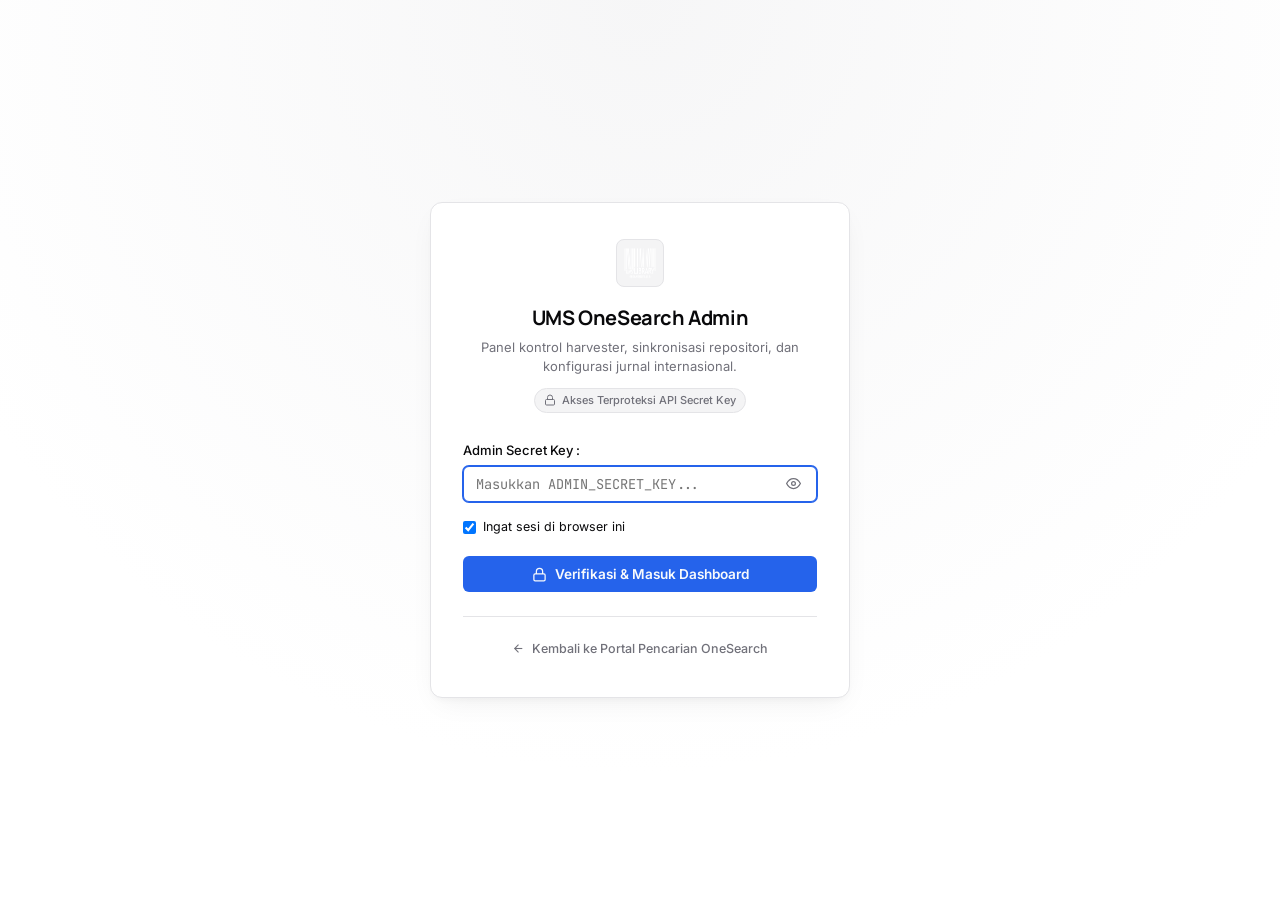
==== commit ad1d5dab: "docs: add comprehensive documentation and refactor frontend architecture" ====
--- a/admin.html
+++ b/admin.html
@@ -12,821 +12,1445 @@
     <link rel="preconnect" href="https://fonts.googleapis.com">
     <link rel="preconnect" href="https://fonts.gstatic.com" crossorigin>
     <link
-        href="https://fonts.googleapis.com/css2?family=Inter:wght@400;500;600;700&family=JetBrains+Mono:wght@400;500&display=swap"
+        href="https://fonts.googleapis.com/css2?family=Inter:wght@300;400;500;600;700&family=Manrope:wght@400;500;600;700;800&family=JetBrains+Mono:wght@400;500;600&display=swap"
         rel="stylesheet">
 
     <style>
         :root {
-            --font-sans: 'Inter', -apple-system, BlinkMacSystemFont, sans-serif;
+            --font-sans: 'Inter', -apple-system, BlinkMacSystemFont, 'Segoe UI', Roboto, sans-serif;
+            --font-heading: 'Manrope', -apple-system, BlinkMacSystemFont, 'Segoe UI', Roboto, sans-serif;
             --font-mono: 'JetBrains Mono', Consolas, monospace;
 
-            /* Light theme */
-            --bg-page: #f9fafb;
-            --bg-surface: #ffffff;
-            --bg-muted: #f3f4f6;
-            --bg-subtle: #f9fafb;
-
-            --border-main: #e5e7eb;
-            --border-subtle: #f3f4f6;
-            --border-focus: #2563eb;
-
-            --text-main: #111827;
-            --text-secondary: #4b5563;
-            --text-muted: #6b7280;
-            --text-inverted: #ffffff;
-
-            --accent: #1d4ed8;
-            --accent-hover: #1e40af;
-            --accent-soft: #eff6ff;
-            --accent-border: #bfdbfe;
-
-            --status-idle-bg: #f0fdf4;
-            --status-idle-text: #15803d;
-            --status-idle-border: #bbf7d0;
-
-            --status-run-bg: #fffbeb;
-            --status-run-text: #b45309;
-            --status-run-border: #fde68a;
-
-            --status-err-bg: #fef2f2;
-            --status-err-text: #b91c1c;
-            --status-err-border: #fecaca;
-
+            /* Backward Compatibility Aliases for Inline Styles */
+            --bg-page: hsl(var(--background));
+            --bg-surface: hsl(var(--card));
+            --bg-muted: hsl(var(--muted));
+            --bg-subtle: hsl(var(--muted)/0.5);
+            --border-main: hsl(var(--border));
+            --border-subtle: hsl(var(--border));
+            --border-focus: hsl(var(--primary));
+            --text-main: hsl(var(--foreground));
+            --text-secondary: hsl(var(--foreground));
+            --text-muted: hsl(var(--muted-foreground));
             --radius-xs: 4px;
             --radius-sm: 6px;
-            --radius-md: 8px;
-            --radius-lg: 12px;
+            --radius-md: var(--radius);
+            --radius-lg: calc(var(--radius) + 4px);
+
+            /* shadcn Zinc / Neutral Tokens */
+            --background: 0 0% 100%;
+            --foreground: 240 10% 3.9%;
+            --card: 0 0% 100%;
+            --card-foreground: 240 10% 3.9%;
+            --popover: 0 0% 100%;
+            --popover-foreground: 240 10% 3.9%;
+            --primary: 221.2 83.2% 53.3%;
+            /* Professional UMS Indigo/Blue */
+            --primary-foreground: 210 40% 98%;
+            --secondary: 240 4.8% 95.9%;
+            --secondary-foreground: 240 5.9% 10%;
+            --muted: 240 4.8% 95.9%;
+            --muted-foreground: 240 3.8% 46.1%;
+            --accent: 240 4.8% 95.9%;
+            --accent-foreground: 240 5.9% 10%;
+            --destructive: 0 84.2% 60.2%;
+            --destructive-foreground: 0 0% 98%;
+            --border: 240 5.9% 90%;
+            --input: 240 5.9% 90%;
+            --ring: 221.2 83.2% 53.3%;
+            --radius: 0.5rem;
+
+            --sidebar-width: 260px;
+            --header-height: 56px;
         }
 
         [data-theme="dark"] {
-            --bg-page: #0b0f17;
-            --bg-surface: #111827;
-            --bg-muted: #1f2937;
-            --bg-subtle: #161f30;
-
-            --border-main: #1f2937;
-            --border-subtle: #27354a;
-            --border-focus: #3b82f6;
-
-            --text-main: #f9fafb;
-            --text-secondary: #9ca3af;
-            --text-muted: #6b7280;
-            --text-inverted: #0f172a;
-
-            --accent: #3b82f6;
-            --accent-hover: #60a5fa;
-            --accent-soft: rgba(59, 130, 246, 0.12);
-            --accent-border: rgba(59, 130, 246, 0.3);
-
-            --status-idle-bg: rgba(22, 163, 74, 0.12);
-            --status-idle-text: #4ade80;
-            --status-idle-border: rgba(34, 197, 94, 0.25);
-
-            --status-run-bg: rgba(217, 119, 6, 0.12);
-            --status-run-text: #fbbf24;
-            --status-run-border: rgba(245, 158, 11, 0.25);
-
-            --status-err-bg: rgba(220, 38, 38, 0.12);
-            --status-err-text: #f87171;
-            --status-err-border: rgba(239, 68, 68, 0.25);
-        }
-
-        * {
+            --background: 240 10% 3.9%;
+            --foreground: 0 0% 98%;
+            --card: 240 10% 3.9%;
+            --card-foreground: 0 0% 98%;
+            --popover: 240 10% 3.9%;
+            --popover-foreground: 0 0% 98%;
+            --primary: 217.2 91.2% 59.8%;
+            --primary-foreground: 222.2 47.4% 11.2%;
+            --secondary: 240 3.7% 15.9%;
+            --secondary-foreground: 0 0% 98%;
+            --muted: 240 3.7% 15.9%;
+            --muted-foreground: 240 5% 64.9%;
+            --accent: 240 3.7% 15.9%;
+            --accent-foreground: 0 0% 98%;
+            --destructive: 0 62.8% 30.6%;
+            --destructive-foreground: 0 0% 98%;
+            --border: 240 3.7% 15.9%;
+            --input: 240 3.7% 15.9%;
+            --ring: 217.2 91.2% 59.8%;
+        }
+
+        *,
+        *::before,
+        *::after {
             box-sizing: border-box;
             margin: 0;
             padding: 0;
+        }
+
+        body {
             font-family: var(--font-sans);
-        }
-
-        body {
-            background-color: var(--bg-page);
-            color: var(--text-main);
+            background-color: hsl(var(--background));
+            color: hsl(var(--foreground));
             line-height: 1.5;
+            -webkit-font-smoothing: antialiased;
+            overflow-x: hidden;
+        }
+
+        button,
+        input,
+        select,
+        textarea {
+            font-family: inherit;
+        }
+
+        /* ── AUTH GATE (LOGIN CARD) ── */
+        .auth-gate-wrapper {
             min-height: 100vh;
             display: flex;
+            align-items: center;
+            justify-content: center;
+            padding: 1.5rem;
+            background: radial-gradient(circle at 50% 0%, hsl(var(--muted)/0.8), hsl(var(--background)) 70%);
+        }
+
+        .auth-gate-card {
+            width: 100%;
+            max-width: 420px;
+            background: hsl(var(--card));
+            border: 1px solid hsl(var(--border));
+            border-radius: calc(var(--radius) + 4px);
+            padding: 2.25rem 2rem;
+            box-shadow: 0 10px 30px -10px rgba(0, 0, 0, 0.08), 0 4px 6px -2px rgba(0, 0, 0, 0.03);
+        }
+
+        .auth-gate-header {
+            text-align: center;
+            margin-bottom: 1.75rem;
+        }
+
+        .auth-gate-icon {
+            display: inline-flex;
+            align-items: center;
+            justify-content: center;
+            width: 48px;
+            height: 48px;
+            border-radius: var(--radius);
+            background: hsl(var(--muted));
+            border: 1px solid hsl(var(--border));
+            margin-bottom: 1rem;
+        }
+
+        .auth-gate-title {
+            font-size: 1.25rem;
+            font-weight: 700;
+            letter-spacing: -0.02em;
+            color: hsl(var(--foreground));
+        }
+
+        .auth-gate-desc {
+            font-size: 0.8125rem;
+            color: hsl(var(--muted-foreground));
+            margin-top: 0.35rem;
+            line-height: 1.45;
+        }
+
+        .auth-gate-badge {
+            display: inline-flex;
+            align-items: center;
+            gap: 0.4rem;
+            font-size: 0.6875rem;
+            font-weight: 500;
+            color: hsl(var(--muted-foreground));
+            background: hsl(var(--secondary));
+            border: 1px solid hsl(var(--border));
+            padding: 0.2rem 0.55rem;
+            border-radius: 9999px;
+            margin-top: 0.75rem;
+        }
+
+        .auth-input-wrapper {
+            position: relative;
+            display: flex;
+            align-items: center;
+        }
+
+        .auth-pwd-toggle {
+            position: absolute;
+            right: 0.75rem;
+            background: none;
+            border: none;
+            color: hsl(var(--muted-foreground));
+            cursor: pointer;
+            display: flex;
+            align-items: center;
+            padding: 0.25rem;
+        }
+
+        .auth-pwd-toggle:hover {
+            color: hsl(var(--foreground));
+        }
+
+        .auth-err-banner {
+            background: hsl(var(--destructive) / 0.1);
+            border: 1px solid hsl(var(--destructive) / 0.25);
+            color: hsl(var(--destructive));
+            font-size: 0.78125rem;
+            border-radius: var(--radius);
+            padding: 0.65rem 0.85rem;
+            margin-bottom: 1rem;
+            display: flex;
+            align-items: center;
+            gap: 0.5rem;
+        }
+
+        .auth-gate-footer {
+            margin-top: 1.5rem;
+            text-align: center;
+            border-top: 1px solid hsl(var(--border));
+            padding-top: 1.25rem;
+        }
+
+        .auth-back-link {
+            display: inline-flex;
+            align-items: center;
+            gap: 0.4rem;
+            font-size: 0.78125rem;
+            color: hsl(var(--muted-foreground));
+            text-decoration: none;
+            font-weight: 500;
+            transition: color 0.15s;
+        }
+
+        .auth-back-link:hover {
+            color: hsl(var(--foreground));
+        }
+
+        /* ── DASHBOARD LAYOUT (SHADCN SIDEBAR + HEADER) ── */
+        .admin-layout {
+            display: flex;
+            min-height: 100vh;
+            background: hsl(var(--background));
+        }
+
+        .sidebar-backdrop {
+            display: none;
+            position: fixed;
+            inset: 0;
+            background: rgba(0, 0, 0, 0.5);
+            backdrop-filter: blur(2px);
+            z-index: 45;
+        }
+
+        .sidebar-backdrop.active {
+            display: block;
+        }
+
+        /* SIDEBAR */
+        .admin-sidebar {
+            font-family: var(--font-sans);
+            width: var(--sidebar-width);
+            flex-shrink: 0;
+            background: hsl(var(--card));
+            border-right: 1px solid hsl(var(--border));
+            display: flex;
             flex-direction: column;
-            -webkit-font-smoothing: antialiased;
-        }
-
-        /* Top Header */
-        .app-header {
-            background-color: var(--bg-surface);
-            border-bottom: 1px solid var(--border-main);
-            padding: 0 1.5rem;
-            height: 56px;
+            position: sticky;
+            top: 0;
+            height: 100vh;
+            z-index: 50;
+            transition: transform 0.2s cubic-bezier(0.16, 1, 0.3, 1);
+        }
+
+        .sidebar-header {
+            height: var(--header-height);
             display: flex;
             align-items: center;
             justify-content: space-between;
-            position: sticky;
-            top: 0;
-            z-index: 40;
-        }
-
-        .header-brand {
+            padding: 0 1.25rem;
+            border-bottom: 1px solid hsl(var(--border));
+        }
+
+        .sidebar-brand {
             display: flex;
             align-items: center;
             gap: 0.75rem;
             text-decoration: none;
-            color: inherit;
-        }
-
-        .header-brand img {
+        }
+
+        .sidebar-logo {
             width: 28px;
             height: 28px;
             object-fit: contain;
-        }
-
-        .header-brand-title {
-            font-size: 0.88rem;
+            border-radius: 6px;
+        }
+
+        .sidebar-brand-text {
+            display: flex;
+            align-items: center;
+            gap: 0.45rem;
+        }
+
+        .sidebar-title {
+            font-family: var(--font-heading) !important;
+            font-size: 0.9375rem;
+            font-weight: 700;
+            color: hsl(var(--foreground));
+            letter-spacing: -0.02em;
+        }
+
+        .sidebar-badge {
+            font-size: 0.6875rem;
             font-weight: 600;
-            color: var(--text-main);
+            padding: 0.1rem 0.4rem;
+            border-radius: 9999px;
+            background: hsl(var(--secondary));
+            color: hsl(var(--secondary-foreground));
+            border: 1px solid hsl(var(--border));
+        }
+
+        .sidebar-close-btn {
+            display: none;
+            background: none;
+            border: none;
+            color: hsl(var(--muted-foreground));
+            cursor: pointer;
+            padding: 0.25rem;
+        }
+
+        .sidebar-scroll {
+            flex: 1;
+            overflow-y: auto;
+            padding: 1.25rem 0.85rem;
+        }
+
+        .sidebar-group-label {
+            font-size: 0.6875rem;
+            font-weight: 600;
+            letter-spacing: 0.06em;
+            color: hsl(var(--muted-foreground));
+            padding: 0.35rem 0.65rem 0.5rem;
+            text-transform: uppercase;
+        }
+
+        .sidebar-nav {
+            display: flex;
+            flex-direction: column;
+            gap: 0.2rem;
+        }
+
+        .sidebar-nav-btn {
+            font-family: var(--font-sans) !important;
+            display: flex;
+            align-items: center;
+            gap: 0.75rem;
+            width: 100%;
+            padding: 0.55rem 0.75rem;
+            border-radius: calc(var(--radius) - 2px);
+            font-size: 0.8125rem;
+            font-weight: 500;
             letter-spacing: -0.01em;
-        }
-
-        .header-tag {
-            font-size: 0.7rem;
+            color: hsl(var(--muted-foreground));
+            background: transparent;
+            border: none;
+            cursor: pointer;
+            text-align: left;
+            transition: all 0.15s ease;
+        }
+
+        .sidebar-nav-btn:hover {
+            background: hsl(var(--accent));
+            color: hsl(var(--accent-foreground));
+        }
+
+        .sidebar-nav-btn.active {
+            background: hsl(var(--primary));
+            color: hsl(var(--primary-foreground));
+            font-weight: 600;
+            box-shadow: 0 1px 3px rgba(0, 0, 0, 0.1);
+        }
+
+        .sidebar-nav-btn svg {
+            flex-shrink: 0;
+            opacity: 0.85;
+        }
+
+        .sidebar-nav-btn.active svg {
+            opacity: 1;
+        }
+
+        .sidebar-footer {
+            padding: 0.85rem;
+            border-top: 1px solid hsl(var(--border));
+            background: hsl(var(--card));
+        }
+
+        .sidebar-user {
+            display: flex;
+            align-items: center;
+            gap: 0.65rem;
+            padding: 0.55rem 0.65rem;
+            border-radius: var(--radius);
+            background: hsl(var(--muted) / 0.5);
+            border: 1px solid hsl(var(--border));
+        }
+
+        .sidebar-user-avatar {
+            width: 28px;
+            height: 28px;
+            border-radius: 9999px;
+            background: hsl(var(--primary) / 0.15);
+            color: hsl(var(--primary));
+            display: flex;
+            align-items: center;
+            justify-content: center;
+            flex-shrink: 0;
+        }
+
+        .sidebar-user-details {
+            flex: 1;
+            min-width: 0;
+            line-height: 1.25;
+        }
+
+        .sidebar-user-name {
+            font-family: var(--font-heading) !important;
+            display: block;
+            font-size: 0.8125rem;
+            font-weight: 700;
+            color: hsl(var(--foreground));
+            white-space: nowrap;
+            overflow: hidden;
+            text-overflow: ellipsis;
+            letter-spacing: -0.01em;
+        }
+
+        .sidebar-user-status {
+            font-size: 0.6875rem;
+            color: #10b981;
             font-weight: 500;
-            background: var(--bg-muted);
-            color: var(--text-muted);
-            padding: 2px 6px;
-            border-radius: var(--radius-xs);
-            border: 1px solid var(--border-main);
-            text-transform: uppercase;
-            letter-spacing: 0.04em;
-        }
-
-        .header-actions {
+        }
+
+        .sidebar-logout-btn {
+            background: none;
+            border: none;
+            color: hsl(var(--muted-foreground));
+            cursor: pointer;
+            padding: 0.35rem;
+            border-radius: 4px;
+            display: flex;
+            align-items: center;
+            transition: all 0.15s;
+        }
+
+        .sidebar-logout-btn:hover {
+            color: hsl(var(--destructive));
+            background: hsl(var(--destructive) / 0.1);
+        }
+
+        /* ── MAIN WRAPPER & HEADER ── */
+        .admin-main {
+            flex: 1;
+            display: flex;
+            flex-direction: column;
+            min-width: 0;
+            min-height: 100vh;
+        }
+
+        .app-header {
+            height: var(--header-height);
+            border-bottom: 1px solid hsl(var(--border));
+            display: flex;
+            align-items: center;
+            justify-content: space-between;
+            padding: 0 1.75rem;
+            background: hsl(var(--background) / 0.85);
+            backdrop-filter: blur(8px);
+            position: sticky;
+            top: 0;
+            z-index: 30;
+        }
+
+        .header-left {
+            display: flex;
+            align-items: center;
+            gap: 0.85rem;
+        }
+
+        .sidebar-toggle {
+            display: none;
+            background: none;
+            border: none;
+            color: hsl(var(--foreground));
+            cursor: pointer;
+            padding: 0.35rem;
+            border-radius: var(--radius);
+        }
+
+        .sidebar-toggle:hover {
+            background: hsl(var(--muted));
+        }
+
+        .header-breadcrumb {
             display: flex;
             align-items: center;
             gap: 0.5rem;
-        }
-
-        /* Buttons */
+            font-size: 0.8125rem;
+        }
+
+        .breadcrumb-root {
+            color: hsl(var(--muted-foreground));
+        }
+
+        .breadcrumb-divider {
+            color: hsl(var(--muted-foreground) / 0.4);
+        }
+
+        .breadcrumb-current {
+            font-family: var(--font-heading) !important;
+            color: hsl(var(--foreground));
+            font-weight: 700;
+            letter-spacing: -0.015em;
+        }
+
+        .header-right {
+            display: flex;
+            align-items: center;
+            gap: 0.65rem;
+        }
+
+        .header-sep {
+            width: 1px;
+            height: 18px;
+            background: hsl(var(--border));
+            margin: 0 0.25rem;
+        }
+
+        /* ── WORKSPACE CONTENT ── */
+        .main-content {
+            flex: 1;
+            padding: 1.75rem;
+            max-width: 1600px;
+            width: 100%;
+        }
+
+        .page-bar {
+            display: flex;
+            justify-content: space-between;
+            align-items: flex-start;
+            margin-bottom: 1.75rem;
+            flex-wrap: wrap;
+            gap: 1rem;
+            border-bottom: 1px solid hsl(var(--border));
+            padding-bottom: 1.25rem;
+        }
+
+        .page-bar-left h1 {
+            font-size: 1.35rem;
+            font-weight: 700;
+            letter-spacing: -0.02em;
+            color: hsl(var(--foreground));
+        }
+
+        .page-bar-left p {
+            font-size: 0.8125rem;
+            color: hsl(var(--muted-foreground));
+            margin-top: 0.25rem;
+        }
+
+        /* ── SHADCN CARDS ARCHITECTURE ── */
+        .card {
+            background-color: hsl(var(--card));
+            color: hsl(var(--card-foreground));
+            border: 1px solid hsl(var(--border));
+            border-radius: calc(var(--radius) + 2px);
+            box-shadow: 0 1px 3px 0 rgba(0, 0, 0, 0.04), 0 1px 2px -1px rgba(0, 0, 0, 0.04);
+            display: flex;
+            flex-direction: column;
+            position: relative;
+            transition: border-color 0.15s ease, box-shadow 0.15s ease;
+        }
+
+        .card:hover {
+            border-color: hsl(var(--border) / 0.85);
+        }
+
+        .card-header {
+            display: flex;
+            flex-direction: column;
+            gap: 0.35rem;
+            padding: 1.25rem 1.25rem 0.5rem;
+        }
+
+        .card-header-row {
+            display: flex;
+            flex-direction: row;
+            align-items: center;
+            justify-content: space-between;
+            padding-bottom: 0.5rem;
+        }
+
+        .card-title {
+            font-family: var(--font-heading) !important;
+            font-size: 0.9375rem;
+            font-weight: 600;
+            line-height: 1.25;
+            letter-spacing: -0.02em;
+            color: hsl(var(--foreground));
+            margin: 0;
+        }
+
+        .card-description {
+            font-size: 0.8125rem;
+            color: hsl(var(--muted-foreground));
+            line-height: 1.45;
+            margin: 0;
+        }
+
+        .card-content {
+            padding: 1.25rem;
+            flex: 1;
+        }
+
+        .card-header + .card-content {
+            padding-top: 0.25rem;
+        }
+
+        .card-footer {
+            display: flex;
+            align-items: center;
+            justify-content: space-between;
+            gap: 0.75rem;
+            padding: 0.875rem 1.25rem;
+            border-top: 1px solid hsl(var(--border));
+            background: hsl(var(--muted) / 0.2);
+            flex-wrap: wrap;
+        }
+
+        /* SHADCN METRICS CARD */
+        .metrics-grid {
+            display: grid;
+            grid-template-columns: repeat(auto-fit, minmax(220px, 1fr));
+            gap: 1rem;
+        }
+
+        .metric-card {
+            background-color: hsl(var(--card));
+            border: 1px solid hsl(var(--border));
+            border-radius: calc(var(--radius) + 2px);
+            padding: 1.25rem;
+            display: flex;
+            flex-direction: column;
+            justify-content: space-between;
+            box-shadow: 0 1px 3px 0 rgba(0, 0, 0, 0.04), 0 1px 2px -1px rgba(0, 0, 0, 0.04);
+            transition: all 0.15s ease;
+        }
+
+        .metric-card:hover {
+            border-color: hsl(var(--ring) / 0.3);
+            box-shadow: 0 4px 12px -2px rgba(0, 0, 0, 0.06);
+        }
+
+        .metric-header {
+            display: flex;
+            align-items: center;
+            justify-content: space-between;
+            margin-bottom: 0.65rem;
+        }
+
+        .metric-title {
+            font-size: 0.8125rem;
+            font-weight: 500;
+            color: hsl(var(--muted-foreground));
+            letter-spacing: -0.01em;
+        }
+
+        .metric-icon {
+            color: hsl(var(--muted-foreground));
+            opacity: 0.75;
+            flex-shrink: 0;
+        }
+
+        .metric-value {
+            font-family: var(--font-heading) !important;
+            font-size: 1.625rem;
+            font-weight: 700;
+            letter-spacing: -0.03em;
+            color: hsl(var(--foreground));
+            line-height: 1.15;
+            margin-bottom: 0.3rem;
+        }
+
+        .metric-sub {
+            font-size: 0.75rem;
+            color: hsl(var(--muted-foreground));
+            display: flex;
+            align-items: center;
+            gap: 0.35rem;
+        }
+
+        /* SHADCN SOURCE TOGGLE CARD (GLOBAL OA PROVIDERS) */
+        .source-grid {
+            display: grid;
+            grid-template-columns: repeat(auto-fit, minmax(220px, 1fr));
+            gap: 0.85rem;
+        }
+
+        .source-card {
+            background-color: hsl(var(--card));
+            border: 1px solid hsl(var(--border));
+            border-radius: calc(var(--radius) + 2px);
+            padding: 0.875rem 1rem;
+            display: flex;
+            align-items: center;
+            justify-content: space-between;
+            gap: 0.85rem;
+            box-shadow: 0 1px 2px 0 rgba(0, 0, 0, 0.03);
+            transition: all 0.15s ease;
+        }
+
+        .source-card:hover {
+            border-color: hsl(var(--border) / 0.85);
+            background: hsl(var(--muted) / 0.3);
+        }
+
+        .source-card-info {
+            display: flex;
+            flex-direction: column;
+            gap: 0.15rem;
+            min-width: 0;
+        }
+
+        .source-card-name {
+            font-family: var(--font-heading) !important;
+            font-size: 0.84375rem;
+            font-weight: 600;
+            color: hsl(var(--foreground));
+            letter-spacing: -0.01em;
+        }
+
+        .source-card-desc {
+            font-size: 0.71875rem;
+            color: hsl(var(--muted-foreground));
+            white-space: nowrap;
+            overflow: hidden;
+            text-overflow: ellipsis;
+        }
+
+        /* Legacy compat aliases */
+        .card-label { font-size: 0.8125rem; font-weight: 500; color: hsl(var(--muted-foreground)); }
+        .card-value { font-family: var(--font-heading) !important; font-size: 1.5rem; font-weight: 700; color: hsl(var(--foreground)); margin: 0.25rem 0; }
+        .card-sub { font-size: 0.75rem; color: hsl(var(--muted-foreground)); }
+        .action-box { background: hsl(var(--card)); border: 1px solid hsl(var(--border)); border-radius: calc(var(--radius) + 2px); padding: 1.25rem; display: flex; flex-direction: column; justify-content: space-between; gap: 1.25rem; box-shadow: 0 1px 3px rgba(0,0,0,0.04); }
+        .action-box-title { font-family: var(--font-heading) !important; font-size: 0.9375rem; font-weight: 600; color: hsl(var(--foreground)); margin-bottom: 0.35rem; }
+        .action-box-desc { font-size: 0.8125rem; color: hsl(var(--muted-foreground)); line-height: 1.45; }
+        .action-bar { display: flex; gap: 0.5rem; align-items: center; flex-wrap: wrap; }
+
+        /* ACTION BOXES */
+        .section-header {
+            display: flex;
+            justify-content: space-between;
+            align-items: center;
+            margin: 1.5rem 0 0.85rem;
+            flex-wrap: wrap;
+            gap: 0.65rem;
+        }
+
+        .section-heading {
+            display: flex;
+            align-items: center;
+            gap: 0.5rem;
+            font-size: 0.9375rem;
+            font-weight: 600;
+            letter-spacing: -0.015em;
+            color: hsl(var(--foreground));
+        }
+
+        .action-row-grid {
+            display: grid;
+            grid-template-columns: repeat(auto-fit, minmax(320px, 1fr));
+            gap: 1rem;
+        }
+
+        /* ── SUB-TAB SEGMENTED CONTROLS ── */
+        .subtab-group {
+            display: inline-flex;
+            align-items: center;
+            gap: 0.25rem;
+            background: hsl(var(--muted));
+            padding: 0.25rem;
+            border-radius: var(--radius);
+            border: 1px solid hsl(var(--border));
+        }
+        .subtab-btn {
+            font-family: var(--font-sans);
+            font-size: 0.78125rem;
+            font-weight: 500;
+            padding: 0.35rem 0.85rem;
+            border-radius: calc(var(--radius) - 2px);
+            color: hsl(var(--muted-foreground));
+            background: transparent;
+            border: 1px solid transparent;
+            cursor: pointer;
+            transition: all 0.15s ease;
+            display: inline-flex;
+            align-items: center;
+            gap: 0.4rem;
+        }
+        .subtab-btn:hover {
+            color: hsl(var(--foreground));
+        }
+        .subtab-btn.active {
+            background: hsl(var(--card));
+            color: hsl(var(--foreground));
+            font-weight: 600;
+            box-shadow: 0 1px 2px rgba(0, 0, 0, 0.06);
+            border-color: hsl(var(--border) / 0.6);
+        }
+
+        /* ── BUTTONS (SHADCN STYLES) ── */
         .btn {
             display: inline-flex;
             align-items: center;
             justify-content: center;
-            gap: 0.4rem;
-            font-size: 0.8rem;
+            gap: 0.45rem;
+            height: 36px;
+            padding: 0 0.875rem;
+            font-size: 0.8125rem;
             font-weight: 500;
-            padding: 0.42rem 0.8rem;
-            border-radius: var(--radius-sm);
-            border: 1px solid var(--border-main);
-            background: var(--bg-surface);
-            color: var(--text-main);
+            border-radius: calc(var(--radius) - 2px);
+            border: 1px solid transparent;
             cursor: pointer;
-            transition: background-color 0.12s, border-color 0.12s, color 0.12s;
             text-decoration: none;
             white-space: nowrap;
-            line-height: 1;
-        }
-
-        .btn:hover {
-            background-color: var(--bg-muted);
-            border-color: var(--border-main);
+            transition: all 0.15s ease;
         }
 
         .btn-primary {
-            background-color: var(--accent);
-            border-color: var(--accent);
-            color: #ffffff;
+            background-color: hsl(var(--primary));
+            color: hsl(var(--primary-foreground));
         }
 
         .btn-primary:hover {
-            background-color: var(--accent-hover);
-            border-color: var(--accent-hover);
-            color: #ffffff;
+            opacity: 0.92;
+        }
+
+        .btn-secondary {
+            background-color: hsl(var(--secondary));
+            color: hsl(var(--secondary-foreground));
+            border-color: hsl(var(--border));
+        }
+
+        .btn-secondary:hover {
+            background-color: hsl(var(--accent));
+        }
+
+        .btn-outline {
+            background-color: transparent;
+            color: hsl(var(--foreground));
+            border-color: hsl(var(--border));
+        }
+
+        .btn-outline:hover {
+            background-color: hsl(var(--accent));
+        }
+
+        .btn-ghost {
+            background-color: transparent;
+            color: hsl(var(--foreground));
+        }
+
+        .btn-ghost:hover {
+            background-color: hsl(var(--accent));
         }
 
         .btn-destructive {
-            color: var(--status-err-text);
-            background-color: var(--status-err-bg);
-            border-color: var(--status-err-border);
+            background-color: hsl(var(--destructive) / 0.12);
+            color: hsl(var(--destructive));
+            border-color: hsl(var(--destructive) / 0.25);
         }
 
         .btn-destructive:hover {
+            background-color: hsl(var(--destructive));
+            color: hsl(var(--destructive-foreground));
+        }
+
+        .btn-xs {
+            height: 28px;
+            padding: 0 0.65rem;
+            font-size: 0.75rem;
+            border-radius: calc(var(--radius) - 3px);
+        }
+
+        .btn-sm {
+            height: 32px;
+            padding: 0 0.75rem;
+            font-size: 0.78125rem;
+        }
+
+        .btn-icon {
+            padding: 0;
+            width: 32px;
+            height: 32px;
+        }
+
+        /* ── FORM CONTROLS ── */
+        .form-group {
+            margin-bottom: 1rem;
+        }
+
+        .form-label {
+            display: block;
+            font-size: 0.8125rem;
+            font-weight: 500;
+            color: hsl(var(--foreground));
+            margin-bottom: 0.35rem;
+        }
+
+        .form-hint {
+            font-size: 0.75rem;
+            color: hsl(var(--muted-foreground));
+            margin-top: 0.25rem;
+        }
+
+        .input,
+        .select,
+        textarea.input {
+            width: 100%;
+            height: 36px;
+            padding: 0 0.75rem;
+            border-radius: calc(var(--radius) - 2px);
+            border: 1px solid hsl(var(--input));
+            background-color: hsl(var(--background));
+            color: hsl(var(--foreground));
+            font-size: 0.8125rem;
+            font-family: inherit;
+            outline: none;
+            transition: border-color 0.15s, box-shadow 0.15s;
+        }
+
+        textarea.input {
+            height: auto;
+            padding: 0.65rem 0.75rem;
+            min-height: 80px;
+        }
+
+        .input:focus,
+        .select:focus,
+        textarea.input:focus {
+            border-color: hsl(var(--ring));
+            box-shadow: 0 0 0 1px hsl(var(--ring));
+        }
+
+        /* ── DATA TABLES (SHADCN MODERN) ── */
+        .table-container {
+            border: 1px solid hsl(var(--border));
+            border-radius: var(--radius);
+            background: hsl(var(--card));
+            overflow-x: auto;
+            margin-top: 0.65rem;
+        }
+
+        .data-table {
+            width: 100%;
+            border-collapse: collapse;
+            font-size: 0.8125rem;
+            text-align: left;
+        }
+
+        .data-table th {
+            padding: 0.75rem 1rem;
+            background-color: hsl(var(--muted) / 0.45);
+            color: hsl(var(--muted-foreground));
+            font-weight: 600;
+            font-size: 0.6875rem;
+            text-transform: uppercase;
+            letter-spacing: 0.05em;
+            border-bottom: 1px solid hsl(var(--border));
+        }
+
+        .data-table td {
+            padding: 0.75rem 1rem;
+            border-bottom: 1px solid hsl(var(--border) / 0.6);
+            color: hsl(var(--foreground));
+            vertical-align: middle;
+        }
+
+        .data-table tr:hover td {
+            background-color: hsl(var(--muted) / 0.35);
+        }
+
+        .data-table tr:last-child td {
+            border-bottom: none;
+        }
+
+        /* ── BADGES & STATUS PILLS ── */
+        .badge {
+            display: inline-flex;
+            align-items: center;
+            gap: 0.3rem;
+            padding: 0.15rem 0.5rem;
+            border-radius: 9999px;
+            font-size: 0.6875rem;
+            font-weight: 500;
+            line-height: 1.2;
+            border: 1px solid transparent;
+        }
+
+        .badge-success {
+            background-color: rgba(16, 185, 129, 0.12);
+            color: #059669;
+            border-color: rgba(16, 185, 129, 0.25);
+        }
+
+        .badge-warning {
+            background-color: rgba(245, 158, 11, 0.12);
+            color: #d97706;
+            border-color: rgba(245, 158, 11, 0.25);
+        }
+
+        .badge-danger {
+            background-color: rgba(239, 68, 68, 0.12);
+            color: #dc2626;
+            border-color: rgba(239, 68, 68, 0.25);
+        }
+
+        .badge-neutral {
+            background-color: hsl(var(--secondary));
+            color: hsl(var(--secondary-foreground));
+            border-color: hsl(var(--border));
+        }
+
+        .status-pill {
+            display: inline-flex;
+            align-items: center;
+            gap: 0.45rem;
+            padding: 0.2rem 0.65rem;
+            border-radius: 9999px;
+            font-size: 0.75rem;
+            font-weight: 500;
+            background: hsl(var(--secondary));
+            border: 1px solid hsl(var(--border));
+            color: hsl(var(--secondary-foreground));
+        }
+
+        .status-dot {
+            width: 7px;
+            height: 7px;
+            border-radius: 50%;
+            background-color: #10b981;
+        }
+
+        .status-pill.running .status-dot {
+            background-color: #f59e0b;
+            animation: pulse 1.5s infinite;
+        }
+
+        .status-pill.error .status-dot {
             background-color: #ef4444;
-            color: #ffffff;
-            border-color: #ef4444;
-        }
-
-        .btn-xs {
-            padding: 0.28rem 0.55rem;
-            font-size: 0.73rem;
-            border-radius: var(--radius-xs);
-        }
-
-        .btn:disabled {
-            opacity: 0.5;
-            cursor: not-allowed;
-        }
-
-        /* Main Container */
-        .main-content {
-            max-width: 1200px;
+        }
+
+        @keyframes pulse {
+
+            0%,
+            100% {
+                opacity: 1;
+                transform: scale(1);
+            }
+
+            50% {
+                opacity: 0.5;
+                transform: scale(0.85);
+            }
+        }
+
+        /* ── MODALS (SHADCN DIALOG) ── */
+        .modal-backdrop {
+            position: fixed;
+            inset: 0;
+            z-index: 60;
+            background-color: rgba(0, 0, 0, 0.65);
+            backdrop-filter: blur(4px);
+            display: flex;
+            align-items: center;
+            justify-content: center;
+            padding: 1rem;
+        }
+
+        .modal-dialog {
+            background: hsl(var(--card));
+            color: hsl(var(--card-foreground));
+            border: 1px solid hsl(var(--border));
+            border-radius: calc(var(--radius) + 4px);
+            box-shadow: 0 20px 25px -5px rgba(0, 0, 0, 0.15);
+            padding: 1.5rem;
             width: 100%;
-            margin: 0 auto;
-            padding: 1.5rem 1rem 3rem;
-            display: flex;
-            flex-direction: column;
-            gap: 1.25rem;
-        }
-
-        /* Status & Header Bar */
-        .page-bar {
+            max-width: 520px;
+            max-height: calc(100vh - 4rem);
+            overflow-y: auto;
+        }
+
+        .modal-title {
+            font-size: 1.125rem;
+            font-weight: 600;
+            letter-spacing: -0.02em;
+            color: hsl(var(--foreground));
+            margin-bottom: 0.35rem;
+        }
+
+        .modal-desc {
+            font-size: 0.8125rem;
+            color: hsl(var(--muted-foreground));
+            line-height: 1.45;
+            margin-bottom: 1.25rem;
+        }
+
+        /* ── LOG TERMINAL ── */
+        .log-terminal {
+            background-color: #09090b;
+            border: 1px solid hsl(var(--border));
+            border-radius: var(--radius);
+            color: #d4d4d8;
+            font-family: var(--font-mono);
+            font-size: 0.75rem;
+            line-height: 1.6;
+            padding: 1rem;
+            max-height: 380px;
+            overflow-y: auto;
+        }
+
+        .log-entry {
+            white-space: pre-wrap;
+            word-break: break-all;
+        }
+
+        .log-entry.error {
+            color: #f87171;
+        }
+
+        .log-entry.warn {
+            color: #fbbf24;
+        }
+
+        .log-entry.success {
+            color: #4ade80;
+        }
+
+        .log-entry.info {
+            color: #60a5fa;
+        }
+
+        /* ── TOAST ── */
+        .toast {
+            position: fixed;
+            bottom: 2rem;
+            right: 2rem;
+            background: hsl(var(--foreground));
+            color: hsl(var(--background));
+            padding: 0.65rem 1.15rem;
+            border-radius: var(--radius);
+            font-size: 0.8125rem;
+            font-weight: 500;
+            box-shadow: 0 10px 25px rgba(0, 0, 0, 0.2);
+            z-index: 9999;
+            transform: translateY(100px);
+            opacity: 0;
+            transition: all 0.25s cubic-bezier(0.16, 1, 0.3, 1);
+            pointer-events: none;
+        }
+
+        .toast.show {
+            transform: translateY(0);
+            opacity: 1;
+        }
+
+        /* ── RESPONSIVE RULES ── */
+        @media (max-width: 1024px) {
+            .admin-sidebar {
+                position: fixed;
+                left: 0;
+                top: 0;
+                bottom: 0;
+                transform: translateX(-100%);
+            }
+
+            .admin-sidebar.open {
+                transform: translateX(0);
+            }
+
+            .sidebar-close-btn {
+                display: block;
+            }
+
+            .sidebar-toggle {
+                display: block;
+            }
+
+            .main-content {
+                padding: 1.25rem 1rem;
+            }
+
+            .app-header {
+                padding: 0 1rem;
+            }
+        }
+
+        /* ── MANROPE HEADING OVERRIDES (MATCHING USER PORTAL) ── */
+        h1,
+        h2,
+        h3,
+        h4,
+        h5,
+        h6,
+        .page-bar-left h1,
+        .sidebar-title,
+        .auth-gate-title,
+        .card-title,
+        .card-value,
+        .action-box-title,
+        .section-heading,
+        .modal-title,
+        .stat-value {
+            font-family: var(--font-heading) !important;
+            letter-spacing: -0.02em;
+        }
+
+        /* ── AUTHENTIC MACOS/LINUX TERMINAL WINDOW ── */
+        .terminal-wrap {
+            background-color: #09090b !important;
+            border: 1px solid #27272a !important;
+            border-radius: calc(var(--radius) + 3px);
+            overflow: hidden;
+            box-shadow: 0 12px 30px -10px rgba(0, 0, 0, 0.5), 0 4px 6px -2px rgba(0, 0, 0, 0.3);
+            margin-top: 0.75rem;
+        }
+
+        .terminal-header {
+            background: #18181b !important;
+            padding: 0.65rem 1rem;
             display: flex;
             align-items: center;
             justify-content: space-between;
-            flex-wrap: wrap;
-            gap: 1rem;
-            padding-bottom: 0.25rem;
-        }
-
-        .page-bar-left h1 {
-            font-size: 1.25rem;
-            font-weight: 600;
-            letter-spacing: -0.02em;
-            color: var(--text-main);
-        }
-
-        .page-bar-left p {
-            font-size: 0.8rem;
-            color: var(--text-muted);
-            margin-top: 2px;
-        }
-
-        /* Status Badge */
-        .status-pill {
-            display: inline-flex;
+            border-bottom: 1px solid #27272a !important;
+            user-select: none;
+        }
+
+        .terminal-dots {
+            display: flex;
             align-items: center;
-            gap: 0.4rem;
+            gap: 6px;
+        }
+
+        .terminal-dot {
+            width: 11px;
+            height: 11px;
+            border-radius: 50%;
+            display: inline-block;
+        }
+
+        .terminal-dot.dot-red {
+            background: #ef4444;
+        }
+
+        .terminal-dot.dot-yellow {
+            background: #eab308;
+        }
+
+        .terminal-dot.dot-green {
+            background: #22c55e;
+        }
+
+        .terminal-title {
+            font-family: var(--font-mono);
             font-size: 0.75rem;
             font-weight: 500;
-            padding: 0.3rem 0.65rem;
-            border-radius: 9999px;
-            border: 1px solid var(--border-main);
-            background: var(--bg-surface);
-        }
-
-        .status-pill.idle {
-            background: var(--status-idle-bg);
-            color: var(--status-idle-text);
-            border-color: var(--status-idle-border);
-        }
-
-        .status-pill.running {
-            background: var(--status-run-bg);
-            color: var(--status-run-text);
-            border-color: var(--status-run-border);
-        }
-
-        .status-pill.error {
-            background: var(--status-err-bg);
-            color: var(--status-err-text);
-            border-color: var(--status-err-border);
-        }
-
-        .status-dot {
-            width: 6px;
-            height: 6px;
-            border-radius: 50%;
-            background-color: currentColor;
-        }
-
-        /* Grid Cards */
-        .metrics-grid {
-            display: grid;
-            grid-template-columns: repeat(auto-fit, minmax(220px, 1fr));
-            gap: 0.85rem;
-        }
-
-        .card {
-            background-color: var(--bg-surface);
-            border: 1px solid var(--border-main);
-            border-radius: var(--radius-md);
-            padding: 1rem 1.15rem;
-        }
-
-        .card-label {
-            font-size: 0.72rem;
-            font-weight: 500;
-            color: var(--text-muted);
-            text-transform: uppercase;
-            letter-spacing: 0.04em;
-        }
-
-        .card-value {
-            font-size: 1.45rem;
-            font-weight: 600;
-            color: var(--text-main);
-            letter-spacing: -0.02em;
-            margin: 0.3rem 0 0.2rem;
-            font-feature-settings: "tnum";
-        }
-
-        .card-sub {
-            font-size: 0.75rem;
-            color: var(--text-secondary);
-        }
-
-        /* Section Layout */
-        .section-header {
-            display: flex;
-            align-items: center;
-            justify-content: space-between;
-            margin-bottom: 0.75rem;
-            flex-wrap: wrap;
-            gap: 0.5rem;
-        }
-
-        .section-heading {
-            font-size: 0.92rem;
-            font-weight: 600;
-            color: var(--text-main);
+            color: #a1a1aa;
             display: flex;
             align-items: center;
             gap: 0.45rem;
         }
 
-        .section-heading svg {
-            color: var(--text-muted);
-        }
-
-        /* Action Panel */
-        .action-row-grid {
-            display: grid;
-            grid-template-columns: 1fr 1fr;
-            gap: 0.85rem;
-        }
-
-        @media (max-width: 768px) {
-            .action-row-grid {
-                grid-template-columns: 1fr;
-            }
-        }
-
-        .action-box {
-            background-color: var(--bg-surface);
-            border: 1px solid var(--border-main);
-            border-radius: var(--radius-md);
-            padding: 1rem 1.15rem;
-            display: flex;
-            flex-direction: column;
-            justify-content: space-between;
-            gap: 0.85rem;
-        }
-
-        .action-box-title {
-            font-size: 0.85rem;
+        .terminal-badge {
+            font-family: var(--font-mono);
+            font-size: 0.65rem;
+            color: #71717a;
+            background: #27272a;
+            padding: 0.15rem 0.5rem;
+            border-radius: 4px;
             font-weight: 600;
-            color: var(--text-main);
-        }
-
-        .action-box-desc {
-            font-size: 0.78rem;
-            color: var(--text-secondary);
-            margin-top: 0.2rem;
-            line-height: 1.45;
-        }
-
-        .action-bar {
-            display: flex;
-            align-items: center;
-            gap: 0.5rem;
-            flex-wrap: wrap;
-            padding-top: 0.65rem;
-            border-top: 1px solid var(--border-subtle);
-        }
-
-        .select {
-            background-color: var(--bg-surface);
-            border: 1px solid var(--border-main);
-            color: var(--text-main);
-            font-size: 0.82rem;
-            padding: 0.45rem 0.65rem;
-            border-radius: var(--radius-sm);
-            outline: none;
-            cursor: pointer;
-            width: 100%;
-            height: 36px;
-            box-sizing: border-box;
-        }
-
-        .select:focus {
-            border-color: var(--border-focus);
-        }
-
-        .select option {
-            background-color: var(--bg-surface);
-            color: var(--text-main);
-            padding: 4px;
-        }
-
-        /* Table */
-        .table-container {
-            background-color: var(--bg-surface);
-            border: 1px solid var(--border-main);
-            border-radius: var(--radius-md);
-            overflow-x: auto;
-        }
-
-        .data-table {
-            width: 100%;
-            border-collapse: collapse;
-            text-align: left;
-            font-size: 0.8rem;
-        }
-
-        .data-table th {
-            background-color: var(--bg-subtle);
-            color: var(--text-muted);
-            font-weight: 500;
-            padding: 0.65rem 0.85rem;
-            border-bottom: 1px solid var(--border-main);
-            font-size: 0.72rem;
-            text-transform: uppercase;
-            letter-spacing: 0.04em;
-        }
-
-        .data-table td {
-            padding: 0.75rem 0.85rem;
-            border-bottom: 1px solid var(--border-main);
-            color: var(--text-main);
-            vertical-align: middle;
-        }
-
-        .data-table tr:last-child td {
-            border-bottom: none;
-        }
-
-        .data-table tr:hover td {
-            background-color: var(--bg-subtle);
-        }
-
-        .code-tag {
+            letter-spacing: 0.05em;
+        }
+
+        .terminal-body {
+            background-color: #09090b !important;
+            color: #38bdf8 !important;
+            /* Authentic high-contrast console cyan/white */
             font-family: var(--font-mono);
-            font-size: 0.74rem;
-            background: var(--bg-muted);
-            color: var(--text-secondary);
-            padding: 2px 5px;
-            border-radius: var(--radius-xs);
-            border: 1px solid var(--border-main);
-        }
-
-        .type-badge {
-            font-size: 0.68rem;
-            font-weight: 600;
-            padding: 1px 5px;
-            border-radius: var(--radius-xs);
-            background: var(--bg-muted);
-            color: var(--text-muted);
-            border: 1px solid var(--border-main);
-            text-transform: uppercase;
-        }
-
-        /* Switch */
+            font-size: 0.78125rem;
+            line-height: 1.65;
+            padding: 1.15rem 1.25rem;
+            max-height: 480px;
+            min-height: 220px;
+            overflow-y: auto;
+            white-space: pre-wrap;
+            word-break: break-all;
+        }
+
+        .terminal-body::-webkit-scrollbar {
+            width: 8px;
+        }
+
+        .terminal-body::-webkit-scrollbar-track {
+            background: #09090b;
+        }
+
+        .terminal-body::-webkit-scrollbar-thumb {
+            background: #27272a;
+            border-radius: 4px;
+        }
+
+        .terminal-body::-webkit-scrollbar-thumb:hover {
+            background: #3f3f46;
+        }
+
+        /* ── SHADCN AUTHENTIC SWITCH COMPONENT ── */
         .switch {
             position: relative;
-            display: inline-block;
-            width: 32px;
-            height: 18px;
+            display: inline-flex;
+            align-items: center;
+            width: 38px;
+            height: 22px;
+            flex-shrink: 0;
+            cursor: pointer;
+            border-radius: 9999px;
+            user-select: none;
+            vertical-align: middle;
         }
 
         .switch input {
             opacity: 0;
             width: 0;
             height: 0;
+            position: absolute;
         }
 
         .switch-slider {
             position: absolute;
-            cursor: pointer;
             inset: 0;
-            background-color: #cbd5e1;
-            transition: .15s;
+            background-color: hsl(var(--input));
             border-radius: 9999px;
-        }
-
-        .switch-slider:before {
+            transition: all 0.2s cubic-bezier(0.16, 1, 0.3, 1);
+            border: 1px solid hsl(var(--border));
+        }
+
+        .switch-slider::before {
             position: absolute;
             content: "";
-            height: 12px;
-            width: 12px;
-            left: 3px;
-            bottom: 3px;
-            background-color: white;
-            transition: .15s;
+            height: 16px;
+            width: 16px;
+            left: 2px;
+            bottom: 2px;
+            background-color: hsl(var(--background));
+            box-shadow: 0 1px 3px rgba(0, 0, 0, 0.25);
             border-radius: 50%;
+            transition: transform 0.2s cubic-bezier(0.16, 1, 0.3, 1);
         }
 
         input:checked+.switch-slider {
-            background-color: #10b981;
-        }
-
-        input:checked+.switch-slider:before {
-            transform: translateX(14px);
-        }
-
-        /* Log Viewer */
-        .terminal-wrap {
-            background-color: #0d1117;
-            border: 1px solid #1f2937;
-            border-radius: var(--radius-md);
-            overflow: hidden;
-        }
-
-        .terminal-header {
-            background: #161b22;
-            padding: 0.5rem 0.85rem;
+            background-color: hsl(var(--primary));
+            border-color: hsl(var(--primary));
+        }
+
+        input:checked+.switch-slider::before {
+            transform: translateX(16px);
+            background-color: hsl(var(--primary-foreground));
+        }
+
+        input:focus-visible+.switch-slider {
+            outline: 2px solid hsl(var(--ring));
+            outline-offset: 2px;
+        }
+
+        /* ── SHADCN METRIC / STAT CARDS ── */
+        .metric-card {
+            border-radius: calc(var(--radius) + 4px) !important;
+            padding: 1.25rem 1.35rem !important;
+            background: hsl(var(--card)) !important;
+            border: 1px solid hsl(var(--border)) !important;
+            box-shadow: 0 1px 3px 0 rgba(0, 0, 0, 0.03) !important;
+            display: flex;
+            flex-direction: column;
+            justify-content: space-between;
+            transition: border-color 0.15s, box-shadow 0.15s;
+        }
+
+        .metric-card:hover {
+            border-color: hsl(var(--primary) / 0.4) !important;
+            box-shadow: 0 4px 12px -2px rgba(0, 0, 0, 0.06) !important;
+        }
+
+        .metric-header {
             display: flex;
             align-items: center;
             justify-content: space-between;
-            border-bottom: 1px solid #21262d;
-            flex-wrap: wrap;
-            gap: 0.5rem;
-        }
-
-        .terminal-title {
-            font-family: var(--font-mono);
-            font-size: 0.72rem;
-            color: #8b949e;
-        }
-
-        .terminal-body {
-            font-family: var(--font-mono);
+            margin-bottom: 0.35rem;
+        }
+
+        .metric-title {
+            font-family: var(--font-sans);
+            font-size: 0.8125rem;
+            font-weight: 500;
+            color: hsl(var(--muted-foreground));
+            letter-spacing: normal;
+        }
+
+        .metric-icon {
+            color: hsl(var(--muted-foreground));
+            opacity: 0.75;
+        }
+
+        .metric-value {
+            font-family: var(--font-heading) !important;
+            font-size: 1.75rem !important;
+            font-weight: 700 !important;
+            color: hsl(var(--foreground));
+            letter-spacing: -0.03em !important;
+            line-height: 1.2;
+            margin: 0.25rem 0;
+        }
+
+        .metric-sub {
+            font-family: var(--font-sans);
             font-size: 0.75rem;
-            line-height: 1.55;
-            color: #c9d1d9;
-            padding: 0.85rem;
-            height: 320px;
-            overflow-y: auto;
-            white-space: pre-wrap;
-            word-break: break-all;
-        }
-
-        .terminal-body::-webkit-scrollbar {
-            width: 6px;
-        }
-
-        .terminal-body::-webkit-scrollbar-thumb {
-            background: #30363d;
-            border-radius: 3px;
-        }
-
-        /* Modal */
-        .modal-backdrop {
-            position: fixed;
-            inset: 0;
-            background: rgba(0, 0, 0, 0.6);
-            backdrop-filter: blur(2px);
-            display: flex;
-            align-items: center;
-            justify-content: center;
-            z-index: 100;
-            padding: 1rem;
-        }
-
-        .modal-dialog {
-            background-color: var(--bg-surface);
-            border: 1px solid var(--border-main);
-            border-radius: var(--radius-lg);
-            width: 100%;
-            max-width: 440px;
-            padding: 1.5rem;
-            box-shadow: 0 20px 25px -5px rgba(0, 0, 0, 0.15), 0 8px 10px -6px rgba(0, 0, 0, 0.1);
-        }
-
-        .modal-title {
-            font-size: 1rem;
-            font-weight: 600;
-            color: var(--text-main);
-        }
-
-        .modal-desc {
-            font-size: 0.78rem;
-            color: var(--text-muted);
-            margin: 0.2rem 0 1rem;
-        }
-
-        .form-group {
-            display: flex;
-            flex-direction: column;
-            gap: 0.25rem;
-            margin-bottom: 0.85rem;
-        }
-
-        .form-label {
-            font-size: 0.75rem;
-            font-weight: 500;
-            color: var(--text-secondary);
-        }
-
-        .input {
-            background-color: var(--bg-surface);
-            border: 1px solid var(--border-main);
-            color: var(--text-main);
-            font-size: 0.82rem;
-            padding: 0.45rem 0.65rem;
-            border-radius: var(--radius-sm);
-            outline: none;
-            width: 100%;
-        }
-
-        .input:focus {
-            border-color: var(--border-focus);
-        }
-
-        /* Toast */
-        .toast {
-            position: fixed;
-            bottom: 1.25rem;
-            right: 1.25rem;
-            background-color: #111827;
-            color: #f9fafb;
-            font-size: 0.78rem;
-            font-weight: 500;
-            padding: 0.55rem 0.9rem;
-            border-radius: var(--radius-sm);
-            border: 1px solid #374151;
-            box-shadow: 0 10px 15px -3px rgba(0, 0, 0, 0.2);
-            z-index: 200;
-            display: none;
-        }
-
-        /* ──── Admin Authentication Gate ──── */
-        .auth-gate-wrapper {
-            position: fixed;
-            inset: 0;
-            background: var(--bg-page);
-            background-image: radial-gradient(circle at 50% 25%, rgba(37, 99, 235, 0.08) 0%, transparent 65%);
-            display: flex;
-            align-items: center;
-            justify-content: center;
-            z-index: 9999;
-            padding: 1.5rem;
-        }
-
-        [data-theme="dark"] .auth-gate-wrapper {
-            background-image: radial-gradient(circle at 50% 25%, rgba(59, 130, 246, 0.12) 0%, transparent 65%);
-        }
-
-        .auth-gate-card {
-            background: var(--bg-surface);
-            border: 1px solid var(--border-main);
-            border-radius: var(--radius-lg);
-            width: 100%;
-            max-width: 440px;
-            padding: 2rem 2.25rem;
-            box-shadow: 0 25px 50px -12px rgba(0, 0, 0, 0.15), 0 0 0 1px rgba(0, 0, 0, 0.03);
-            text-align: left;
-            animation: authFadeIn 0.25s ease-out;
-        }
-
-        [data-theme="dark"] .auth-gate-card {
-            box-shadow: 0 25px 50px -12px rgba(0, 0, 0, 0.5), 0 0 0 1px rgba(255, 255, 255, 0.05);
-        }
-
-        @keyframes authFadeIn {
-            from {
-                opacity: 0;
-                transform: translateY(8px) scale(0.98);
-            }
-
-            to {
-                opacity: 1;
-                transform: translateY(0) scale(1);
-            }
-        }
-
-        .auth-gate-header {
-            text-align: center;
-            margin-bottom: 1.5rem;
-        }
-
-        .auth-gate-icon {
-            width: 60px;
-            height: 60px;
-            border-radius: 14px;
-            background: var(--bg-muted);
-            border: 1px solid var(--border-main);
-            display: inline-flex;
-            align-items: center;
-            justify-content: center;
-            margin-bottom: 0.85rem;
-        }
-
-        .auth-gate-title {
-            font-size: 1.2rem;
-            font-weight: 700;
-            color: var(--text-main);
-            letter-spacing: -0.01em;
-            margin-bottom: 0.35rem;
-        }
-
-        .auth-gate-desc {
-            font-size: 0.8rem;
-            color: var(--text-muted);
-            line-height: 1.45;
-            margin-bottom: 0.85rem;
-        }
-
-        .auth-gate-badge {
-            display: inline-flex;
-            align-items: center;
-            gap: 0.4rem;
-            font-size: 0.72rem;
-            font-weight: 600;
-            padding: 0.25rem 0.65rem;
-            border-radius: 20px;
-            background: var(--accent-soft);
-            color: var(--accent);
-            border: 1px solid var(--accent-border);
-        }
-
-        .auth-input-wrapper {
-            position: relative;
-            display: flex;
-            align-items: center;
-        }
-
-        .auth-pwd-toggle {
-            position: absolute;
-            right: 0.65rem;
-            background: none;
-            border: none;
-            color: var(--text-muted);
-            cursor: pointer;
-            padding: 0.25rem;
-            display: flex;
-            align-items: center;
-            justify-content: center;
-            border-radius: var(--radius-xs);
-            transition: color 0.15s;
-        }
-
-        .auth-pwd-toggle:hover {
-            color: var(--text-main);
-        }
-
-        .auth-err-banner {
-            display: flex;
-            align-items: center;
-            gap: 0.5rem;
-            padding: 0.6rem 0.75rem;
-            border-radius: var(--radius-sm);
-            background: var(--status-err-bg);
-            border: 1px solid var(--status-err-border);
-            color: var(--status-err-text);
-            font-size: 0.78rem;
-            font-weight: 500;
-            margin-bottom: 1rem;
-        }
-
-        .auth-gate-footer {
-            margin-top: 1.5rem;
-            padding-top: 1.25rem;
-            border-top: 1px solid var(--border-subtle);
-            text-align: center;
-        }
-
-        .auth-back-link {
-            font-size: 0.78rem;
-            color: var(--text-muted);
-            text-decoration: none;
-            display: inline-flex;
-            align-items: center;
-            gap: 0.35rem;
-            transition: color 0.15s;
-        }
-
-        .auth-back-link:hover {
-            color: var(--accent);
-        }
-
-        .auth-status-badge {
-            display: inline-flex;
-            align-items: center;
-            gap: 0.35rem;
-            font-size: 0.72rem;
-            font-weight: 600;
-            padding: 0.2rem 0.55rem;
-            border-radius: 20px;
-            background: var(--status-idle-bg);
-            color: var(--status-idle-text);
-            border: 1px solid var(--status-idle-border);
-            margin-right: 0.25rem;
-        }
-
-        .btn-logout {
-            color: var(--status-err-text);
-            border-color: var(--status-err-border);
-            background: var(--status-err-bg);
-        }
-
-        .btn-logout:hover {
-            background: #ef4444;
-            color: #ffffff;
-            border-color: #ef4444;
+            color: hsl(var(--muted-foreground));
+            line-height: 1.4;
+        }
+
+        /* ── SHADCN CARDS REFINEMENT ── */
+        .card {
+            border-radius: calc(var(--radius) + 4px) !important;
+            border: 1px solid hsl(var(--border)) !important;
+            background: hsl(var(--card)) !important;
+            box-shadow: 0 1px 3px 0 rgba(0, 0, 0, 0.03) !important;
+        }
+
+        .action-box {
+            border-radius: calc(var(--radius) + 4px) !important;
+            border: 1px solid hsl(var(--border)) !important;
+            background: hsl(var(--card)) !important;
+            box-shadow: 0 1px 3px 0 rgba(0, 0, 0, 0.03) !important;
+        }
+
+        .provider-grid {
+            display: grid;
+            grid-template-columns: repeat(auto-fill, minmax(280px, 1fr));
+            gap: 0.85rem;
         }
     </style>
 </head>
@@ -917,1917 +1541,3022 @@
     </div>
 
     <!-- MAIN ADMIN DASHBOARD WRAPPER (HIDDEN UNTIL AUTHENTICATED) -->
-    <div id="admin-app" style="display:none; flex-direction:column; min-height:100vh;">
-        <!-- Header Navigation -->
-        <header class="app-header">
-            <a href="/admin.html" class="header-brand">
-                <img src="img/logo4.png" alt="UMS Logo">
-                <span class="header-brand-title">UMS OneSearch</span>
-                <span class="header-tag">Console</span>
-            </a>
-            <div class="header-actions">
-                <span class="auth-status-badge">
-                    <svg width="11" height="11" viewBox="0 0 24 24" fill="none" stroke="currentColor"
-                        stroke-width="2.5">
-                        <path d="M12 22s8-4 8-10V5l-8-3-8 3v7c0 6 8 10 8 10z" />
+    <div id="admin-app" style="display:none;" class="admin-layout">
+        <!-- MOBILE BACKDROP -->
+        <div id="sidebar-backdrop" class="sidebar-backdrop" onclick="toggleSidebar(false)"></div>
+
+        <!-- SHADCN SIDEBAR -->
+        <aside class="admin-sidebar" id="admin-sidebar">
+            <!-- Sidebar Header / Brand -->
+            <div class="sidebar-header">
+                <a href="/admin.html" class="sidebar-brand">
+                    <img src="img/logo4.png" alt="UMS Logo" class="sidebar-logo">
+                    <div class="sidebar-brand-text">
+                        <span class="sidebar-title">UMS OneSearch</span>
+                        <span class="sidebar-badge">Console</span>
+                    </div>
+                </a>
+                <button type="button" class="sidebar-close-btn" onclick="toggleSidebar(false)" aria-label="Tutup Menu">
+                    <svg width="16" height="16" viewBox="0 0 24 24" fill="none" stroke="currentColor" stroke-width="2">
+                        <line x1="18" y1="6" x2="6" y2="18"></line>
+                        <line x1="6" y1="6" x2="18" y2="18"></line>
                     </svg>
-                    Terotentikasi
-                </span>
-                <a href="/" class="btn btn-xs" title="Buka Portal Pencarian">
-                    <svg width="13" height="13" viewBox="0 0 24 24" fill="none" stroke="currentColor" stroke-width="2">
-                        <path d="M19 12H5M12 19l-7-7 7-7" />
-                    </svg>
-                    Portal Publik
-                </a>
-                <button type="button" class="btn btn-xs" id="theme-btn" onclick="toggleTheme()" title="Ganti Tema">
-                    Mode
-                </button>
-                <button type="button" class="btn btn-xs btn-logout" onclick="logoutAdmin()"
-                    title="Keluar dari sesi admin">
-                    <svg width="13" height="13" viewBox="0 0 24 24" fill="none" stroke="currentColor" stroke-width="2">
-                        <path d="M9 21H5a2 2 0 0 1-2-2V5a2 2 0 0 1 2-2h4" />
-                        <polyline points="16 17 21 12 16 7" />
-                        <line x1="21" y1="12" x2="9" y2="12" />
-                    </svg>
-                    <span>Keluar</span>
                 </button>
             </div>
-        </header>
-
-        <!-- Main Workspace -->
-        <main class="main-content">
-
-            <!-- Page Top Bar -->
-            <div class="page-bar">
-                <div class="page-bar-left">
-                    <h1 id="page-main-title">Harvester & Repository Management</h1>
-                    <p id="page-main-desc">Monitoring sinkronisasi otomatis OAI-PMH katalog Koha, EPrints, Jurnal, dan
-                        institusi mitra.</p>
+
+            <!-- Sidebar Navigation Menu -->
+            <div class="sidebar-scroll">
+                <div class="sidebar-group-label">REPOSITORY & HARVESTING</div>
+                <nav class="sidebar-nav" id="admin-tab-nav">
+                    <button type="button" class="sidebar-nav-btn active" id="tab-btn-harvest"
+                        onclick="switchAdminTab('harvest'); if(window.innerWidth<=1024)toggleSidebar(false);"
+                        title="Katalog & Harvester OAI-PMH">
+                        <svg width="16" height="16" viewBox="0 0 24 24" fill="none" stroke="currentColor"
+                            stroke-width="2">
+                            <path d="M4 19.5A2.5 2.5 0 0 1 6.5 17H20"></path>
+                            <path d="M6.5 2H20v20H6.5A2.5 2.5 0 0 1 4 19.5v-15A2.5 2.5 0 0 1 6.5 2z"></path>
+                        </svg>
+                        <span>Katalog & Harvester</span>
+                    </button>
+                    <button type="button" class="sidebar-nav-btn" id="tab-btn-international"
+                        onclick="switchAdminTab('international'); if(window.innerWidth<=1024)toggleSidebar(false);"
+                        title="Jurnal Internasional & Langganan">
+                        <svg width="16" height="16" viewBox="0 0 24 24" fill="none" stroke="currentColor"
+                            stroke-width="2">
+                            <circle cx="12" cy="12" r="10"></circle>
+                            <line x1="2" y1="12" x2="22" y2="12"></line>
+                            <path
+                                d="M12 2a15.3 15.3 0 0 1 4 10 15.3 15.3 0 0 1-4 10 15.3 15.3 0 0 1-4-10 15.3 15.3 0 0 1 4-10z">
+                            </path>
+                        </svg>
+                        <span>Jurnal Internasional & Langganan</span>
+                    </button>
+                    <button type="button" class="sidebar-nav-btn" id="tab-btn-ebooks"
+                        onclick="switchAdminTab('ebooks'); if(window.innerWidth<=1024)toggleSidebar(false);"
+                        title="E-Book Langganan">
+                        <svg width="16" height="16" viewBox="0 0 24 24" fill="none" stroke="currentColor"
+                            stroke-width="2">
+                            <path d="M4 19.5A2.5 2.5 0 0 1 6.5 17H20"></path>
+                            <path d="M6.5 2H20v20H6.5A2.5 2.5 0 0 1 4 19.5v-15A2.5 2.5 0 0 1 6.5 2z"></path>
+                        </svg>
+                        <span>E-Book Langganan</span>
+                    </button>
+
+                    <div class="sidebar-group-label" style="margin-top:1.25rem;">TAXONOMY & INSIGHTS</div>
+                    <button type="button" class="sidebar-nav-btn" id="tab-btn-ddc"
+                        onclick="switchAdminTab('ddc'); if(window.innerWidth<=1024)toggleSidebar(false);"
+                        title="Master Data DDC & Pemetaan Program Studi">
+                        <svg width="16" height="16" viewBox="0 0 24 24" fill="none" stroke="currentColor"
+                            stroke-width="2">
+                            <rect x="3" y="3" width="7" height="7"></rect>
+                            <rect x="14" y="3" width="7" height="7"></rect>
+                            <rect x="14" y="14" width="7" height="7"></rect>
+                            <rect x="3" y="14" width="7" height="7"></rect>
+                        </svg>
+                        <span>Master DDC & Prodi</span>
+                    </button>
+                    <button type="button" class="sidebar-nav-btn" id="tab-btn-analytics"
+                        onclick="switchAdminTab('analytics'); if(window.innerWidth<=1024)toggleSidebar(false);"
+                        title="Statistik & Analitik Pencarian">
+                        <svg width="16" height="16" viewBox="0 0 24 24" fill="none" stroke="currentColor"
+                            stroke-width="2">
+                            <line x1="18" y1="20" x2="18" y2="10"></line>
+                            <line x1="12" y1="20" x2="12" y2="4"></line>
+                            <line x1="6" y1="20" x2="6" y2="14"></line>
+                        </svg>
+                        <span>Statistik & Analitik</span>
+                    </button>
+                    <button type="button" class="sidebar-nav-btn" id="tab-btn-embed"
+                        onclick="switchAdminTab('embed'); if(window.innerWidth<=1024)toggleSidebar(false);"
+                        title="Widget Embed WordPress">
+                        <svg width="16" height="16" viewBox="0 0 24 24" fill="none" stroke="currentColor"
+                            stroke-width="2">
+                            <polyline points="16 18 22 12 16 6"></polyline>
+                            <polyline points="8 6 2 12 8 18"></polyline>
+                        </svg>
+                        <span>Widget Embed</span>
+                    </button>
+                </nav>
+            </div>
+
+            <!-- Sidebar User / Footer -->
+            <div class="sidebar-footer">
+                <div class="sidebar-user">
+                    <div class="sidebar-user-avatar">
+                        <svg width="14" height="14" viewBox="0 0 24 24" fill="none" stroke="currentColor"
+                            stroke-width="2.5">
+                            <path d="M12 22s8-4 8-10V5l-8-3-8 3v7c0 6 8 10 8 10z" />
+                        </svg>
+                    </div>
+                    <div class="sidebar-user-details">
+                        <span class="sidebar-user-name">Admin Perpustakaan</span>
+                        <span class="sidebar-user-status">Terotentikasi</span>
+                    </div>
+                    <button type="button" class="sidebar-logout-btn" onclick="logoutAdmin()"
+                        title="Keluar dari sesi admin">
+                        <svg width="15" height="15" viewBox="0 0 24 24" fill="none" stroke="currentColor"
+                            stroke-width="2">
+                            <path d="M9 21H5a2 2 0 0 1-2-2V5a2 2 0 0 1 2-2h4"></path>
+                            <polyline points="16 17 21 12 16 7"></polyline>
+                            <line x1="21" y1="12" x2="9" y2="12"></line>
+                        </svg>
+                    </button>
                 </div>
-                <div style="display:flex; align-items:center; gap:0.5rem;">
+            </div>
+        </aside>
+
+        <!-- MAIN DASHBOARD CONTENT AREA -->
+        <div class="admin-main">
+            <!-- App Header -->
+            <header class="app-header">
+                <div class="header-left">
+                    <button type="button" class="sidebar-toggle" onclick="toggleSidebar()" aria-label="Toggle Sidebar">
+                        <svg width="18" height="18" viewBox="0 0 24 24" fill="none" stroke="currentColor"
+                            stroke-width="2">
+                            <line x1="3" y1="12" x2="21" y2="12"></line>
+                            <line x1="3" y1="6" x2="21" y2="6"></line>
+                            <line x1="3" y1="18" x2="21" y2="18"></line>
+                        </svg>
+                    </button>
+                    <div class="header-breadcrumb">
+                        <span class="breadcrumb-root">Console</span>
+                        <span class="breadcrumb-divider">/</span>
+                        <span class="breadcrumb-current" id="header-breadcrumb-title">Katalog & Harvester</span>
+                    </div>
+                </div>
+
+                <div class="header-right">
                     <div class="status-pill idle" id="status-badge">
                         <span class="status-dot"></span>
                         <span id="status-text">Memuat status...</span>
                     </div>
-                    <button type="button" class="btn btn-xs" onclick="refreshDashboard(true)" title="Perbarui data">
+                    <button type="button" class="btn btn-xs btn-destructive" id="btn-unlock-scheduler"
+                        onclick="forceUnlockScheduler()" style="display:none; font-size:0.75rem;"
+                        title="Lepas status lock bila sync macet">
                         <svg width="12" height="12" viewBox="0 0 24 24" fill="none" stroke="currentColor"
+                            stroke-width="2" style="vertical-align:-1px; margin-right:3px;">
+                            <rect x="3" y="11" width="18" height="11" rx="2" ry="2"></rect>
+                            <path d="M7 11V7a5 5 0 0 1 9.9-1"></path>
+                        </svg>
+                        <span>Lepas Lock</span>
+                    </button>
+                    <div class="header-sep"></div>
+                    <a href="/" target="_blank" class="btn btn-xs btn-outline" title="Buka Portal Pencarian Publik">
+                        <svg width="13" height="13" viewBox="0 0 24 24" fill="none" stroke="currentColor"
                             stroke-width="2">
-                            <path d="M23 4v6h-6M1 20v-6h6"></path>
-                            <path d="M3.51 9a9 9 0 0 1 14.85-3.36L23 10M1 14l4.64 4.36A9 9 0 0 0 20.49 15"></path>
+                            <path d="M18 13v6a2 2 0 0 1-2 2H5a2 2 0 0 1-2-2V8a2 2 0 0 1 2-2h6"></path>
+                            <polyline points="15 3 21 3 21 9"></polyline>
+                            <line x1="10" y1="14" x2="21" y2="3"></line>
                         </svg>
-                        Refresh
+                        <span>Portal OneSearch ↗</span>
+                    </a>
+                    <button type="button" class="btn btn-xs btn-ghost btn-icon" id="theme-btn" onclick="toggleTheme()"
+                        title="Ganti Tema">
+                        <svg id="theme-icon" width="15" height="15" viewBox="0 0 24 24" fill="none"
+                            stroke="currentColor" stroke-width="2">
+                            <circle cx="12" cy="12" r="5"></circle>
+                            <line x1="12" y1="1" x2="12" y2="3"></line>
+                            <line x1="12" y1="21" x2="12" y2="23"></line>
+                            <line x1="4.22" y1="4.22" x2="5.64" y2="5.64"></line>
+                            <line x1="18.36" y1="18.36" x2="19.78" y2="19.78"></line>
+                            <line x1="1" y1="12" x2="3" y2="12"></line>
+                            <line x1="21" y1="12" x2="23" y2="12"></line>
+                            <line x1="4.22" y1="19.78" x2="5.64" y2="18.36"></line>
+                            <line x1="18.36" y1="5.64" x2="19.78" y2="4.22"></line>
+                        </svg>
                     </button>
                 </div>
-            </div>
-
-            <!-- Admin Workspace Tabs -->
-            <div class="admin-tab-nav"
-                style="display:flex; gap:0.5rem; margin-bottom:1.5rem; border-bottom:1px solid var(--border-main); padding-bottom:0.75rem;">
-                <button type="button" class="btn btn-xs admin-tab-btn active" id="tab-btn-harvest"
-                    onclick="switchAdminTab('harvest')"
-                    style="font-weight:600; padding:0.45rem 0.85rem; border-radius:var(--radius-sm); display:inline-flex; align-items:center; gap:0.45rem;">
-                    <svg width="14" height="14" viewBox="0 0 24 24" fill="none" stroke="currentColor" stroke-width="2">
-                        <path d="M4 19.5A2.5 2.5 0 0 1 6.5 17H20"></path>
-                        <path d="M6.5 2H20v20H6.5A2.5 2.5 0 0 1 4 19.5v-15A2.5 2.5 0 0 1 6.5 2z"></path>
-                    </svg>
-                    <span>Katalog & Harvester OAI-PMH</span>
-                </button>
-                <button type="button" class="btn btn-xs admin-tab-btn" id="tab-btn-international"
-                    onclick="switchAdminTab('international')"
-                    style="font-weight:600; padding:0.45rem 0.85rem; border-radius:var(--radius-sm); display:inline-flex; align-items:center; gap:0.45rem;">
-                    <svg width="14" height="14" viewBox="0 0 24 24" fill="none" stroke="currentColor" stroke-width="2">
-                        <circle cx="12" cy="12" r="10"></circle>
-                        <line x1="2" y1="12" x2="22" y2="12"></line>
-                        <path
-                            d="M12 2a15.3 15.3 0 0 1 4 10 15.3 15.3 0 0 1-4 10 15.3 15.3 0 0 1-4-10 15.3 15.3 0 0 1 4-10z">
-                        </path>
-                    </svg>
-                    <span>Jurnal Internasional & E-Resources</span>
-                </button>
-                <button type="button" class="btn btn-xs admin-tab-btn" id="tab-btn-ebooks"
-                    onclick="switchAdminTab('ebooks')"
-                    style="font-weight:600; padding:0.45rem 0.85rem; border-radius:var(--radius-sm); display:inline-flex; align-items:center; gap:0.45rem;">
-                    <svg width="14" height="14" viewBox="0 0 24 24" fill="none" stroke="currentColor" stroke-width="2">
-                        <path d="M4 19.5A2.5 2.5 0 0 1 6.5 17H20"></path>
-                        <path d="M6.5 2H20v20H6.5A2.5 2.5 0 0 1 4 19.5v-15A2.5 2.5 0 0 1 6.5 2z"></path>
-                    </svg>
-                    <span>E-Book Langganan</span>
-                </button>
-                <button type="button" class="btn btn-xs admin-tab-btn" id="tab-btn-embed"
-                    onclick="switchAdminTab('embed')"
-                    style="font-weight:600; padding:0.45rem 0.85rem; border-radius:var(--radius-sm); display:inline-flex; align-items:center; gap:0.45rem;">
-                    <svg width="14" height="14" viewBox="0 0 24 24" fill="none" stroke="currentColor" stroke-width="2">
-                        <polyline points="16 18 22 12 16 6"></polyline>
-                        <polyline points="8 6 2 12 8 18"></polyline>
-                    </svg>
-                    <span>Widget Embed WordPress</span>
-                </button>
-                <button type="button" class="btn btn-xs admin-tab-btn" id="tab-btn-analytics"
-                    onclick="switchAdminTab('analytics')"
-                    style="font-weight:600; padding:0.45rem 0.85rem; border-radius:var(--radius-sm); display:inline-flex; align-items:center; gap:0.45rem;">
-                    <svg width="14" height="14" viewBox="0 0 24 24" fill="none" stroke="currentColor" stroke-width="2">
-                        <line x1="18" y1="20" x2="18" y2="10"></line>
-                        <line x1="12" y1="20" x2="12" y2="4"></line>
-                        <line x1="6" y1="20" x2="6" y2="14"></line>
-                    </svg>
-                    <span>Analitik Pencarian</span>
-                </button>
-            </div>
-
-            <!-- TAB 1: HARVESTER & LOCAL REPOSITORY -->
-            <div id="view-harvest" style="display:flex; flex-direction:column; gap:1.75rem;">
-                <!-- Metrics Overview -->
-                <div class="metrics-grid">
-                    <div class="card">
-                        <div class="card-label">Jadwal Harian</div>
-                        <div class="card-value" id="metric-schedule">02:00 WIB</div>
-                        <div class="card-sub">Inkremental otomatis (N hari)</div>
+            </header>
+
+            <!-- Main Workspace Content -->
+            <main class="main-content">
+
+                <!-- Page Top Bar -->
+                <div class="page-bar">
+                    <div class="page-bar-left">
+                        <h1 id="page-main-title">Harvester & Repository Management</h1>
+                        <p id="page-main-desc">Monitoring sinkronisasi otomatis OAI-PMH katalog Koha, EPrints, Jurnal,
+                            dan
+                            institusi mitra.</p>
                     </div>
-                    <div class="card">
-                        <div class="card-label">Eksekusi Terakhir</div>
-                        <div class="card-value" id="metric-last-run" style="font-size:1.15rem;">-</div>
-                        <div class="card-sub" id="metric-last-meta">Durasi: -</div>
-                    </div>
-                    <div class="card">
-                        <div class="card-label">Total Rekord Katalog</div>
-                        <div class="card-value" id="metric-total-books">-</div>
-                        <div class="card-sub" id="metric-src-breakdown">Koha, ETD, Jurnal, Mitra</div>
-                    </div>
-                    <div class="card">
-                        <div class="card-label">Ukuran Indeks Lokal</div>
-                        <div class="card-value" id="metric-file-size">-</div>
-                        <div class="card-sub" id="metric-file-mod">data/books.json</div>
+                    <div class="page-bar-actions">
+                        <button type="button" class="btn btn-sm btn-outline" onclick="refreshDashboard(true)"
+                            title="Perbarui data">
+                            <svg width="14" height="14" viewBox="0 0 24 24" fill="none" stroke="currentColor"
+                                stroke-width="2">
+                                <path d="M23 4v6h-6M1 20v-6h6"></path>
+                                <path d="M3.51 9a9 9 0 0 1 14.85-3.36L23 10M1 14l4.64 4.36A9 9 0 0 0 20.49 15"></path>
+                            </svg>
+                            <span>Refresh Data</span>
+                        </button>
                     </div>
                 </div>
 
-                <!-- Action Panel -->
-                <div>
-                    <div class="section-header">
-                        <span class="section-heading">
-                            <svg width="15" height="15" viewBox="0 0 24 24" fill="none" stroke="currentColor"
-                                stroke-width="2">
-                                <polygon points="5 3 19 12 5 21 5 3"></polygon>
-                            </svg>
-                            Pemicu Eksekusi Harvesting
-                        </span>
+                <!-- TAB 1: HARVESTER & LOCAL REPOSITORY -->
+                <div id="view-harvest" style="display:flex; flex-direction:column; gap:1.75rem;">
+                    <!-- Metrics Overview -->
+                    <div class="metrics-grid">
+                        <div class="card metric-card">
+                            <div class="metric-header">
+                                <span class="metric-title">Jadwal Harian</span>
+                                <svg class="metric-icon" width="16" height="16" viewBox="0 0 24 24" fill="none"
+                                    stroke="currentColor" stroke-width="2">
+                                    <circle cx="12" cy="12" r="10"></circle>
+                                    <polyline points="12 6 12 12 16 14"></polyline>
+                                </svg>
+                            </div>
+                            <div class="metric-value" id="metric-schedule">02:00 WIB</div>
+                            <div class="metric-sub">Inkremental otomatis (N hari)</div>
+                        </div>
+                        <div class="card metric-card">
+                            <div class="metric-header">
+                                <span class="metric-title">Eksekusi Terakhir</span>
+                                <svg class="metric-icon" width="16" height="16" viewBox="0 0 24 24" fill="none"
+                                    stroke="currentColor" stroke-width="2">
+                                    <polyline points="23 4 23 10 17 10"></polyline>
+                                    <polyline points="1 20 1 14 7 14"></polyline>
+                                    <path d="M3.51 9a9 9 0 0 1 14.85-3.36L23 10M1 14l4.64 4.36A9 9 0 0 0 20.49 15">
+                                    </path>
+                                </svg>
+                            </div>
+                            <div class="metric-value" id="metric-last-run" style="font-size:1.35rem;">-</div>
+                            <div class="metric-sub" id="metric-last-meta">Durasi: -</div>
+                        </div>
+                        <div class="card metric-card">
+                            <div class="metric-header">
+                                <span class="metric-title">Total Rekord Katalog</span>
+                                <svg class="metric-icon" width="16" height="16" viewBox="0 0 24 24" fill="none"
+                                    stroke="currentColor" stroke-width="2">
+                                    <path d="M4 19.5A2.5 2.5 0 0 1 6.5 17H20"></path>
+                                    <path d="M6.5 2H20v20H6.5A2.5 2.5 0 0 1 4 19.5v-15A2.5 2.5 0 0 1 6.5 2z"></path>
+                                </svg>
+                            </div>
+                            <div class="metric-value" id="metric-total-books">-</div>
+                            <div class="metric-sub" id="metric-src-breakdown">Koha, ETD, Jurnal, Mitra</div>
+                        </div>
+                        <div class="card metric-card">
+                            <div class="metric-header">
+                                <span class="metric-title">Ukuran Indeks Lokal</span>
+                                <svg class="metric-icon" width="16" height="16" viewBox="0 0 24 24" fill="none"
+                                    stroke="currentColor" stroke-width="2">
+                                    <path d="M14 2H6a2 2 0 0 0-2 2v16a2 2 0 0 0 2 2h12a2 2 0 0 0 2-2V8z"></path>
+                                    <polyline points="14 2 14 8 20 8"></polyline>
+                                    <line x1="16" y1="13" x2="8" y2="13"></line>
+                                    <line x1="16" y1="17" x2="8" y2="17"></line>
+                                </svg>
+                            </div>
+                            <div class="metric-value" id="metric-file-size">-</div>
+                            <div class="metric-sub" id="metric-file-mod">data/books.json</div>
+                        </div>
                     </div>
-                    <div class="action-row-grid">
-
-                        <!-- Incremental -->
-                        <div class="action-box">
-                            <div>
-                                <div class="action-box-title">Inkremental Sync & Fast Rebuild</div>
-                                <div class="action-box-desc">Menarik metadata baru yang diperbarui dalam rentang hari
-                                    terakhir dari seluruh institusi aktif, lalu membangun ulang file indeks pencarian.
+
+                    <!-- Action Panel -->
+                    <div>
+                        <div class="section-header">
+                            <span class="section-heading">
+                                <svg width="15" height="15" viewBox="0 0 24 24" fill="none" stroke="currentColor"
+                                    stroke-width="2">
+                                    <polygon points="5 3 19 12 5 21 5 3"></polygon>
+                                </svg>
+                                Pemicu Eksekusi Harvesting
+                            </span>
+                        </div>
+                        <div class="action-row-grid">
+
+                            <!-- Incremental -->
+                            <div class="card">
+                                <div class="card-header">
+                                    <h3 class="card-title">Inkremental Sync & Fast Rebuild</h3>
+                                    <p class="card-description">Menarik metadata baru yang diperbarui dalam rentang hari terakhir dari seluruh institusi aktif, lalu membangun ulang file indeks pencarian secara cepat.</p>
                                 </div>
-                            </div>
-                            <div class="action-bar">
-                                <select id="inc-days" class="select">
-                                    <option value="1">1 Hari Terakhir</option>
-                                    <option value="3" selected>3 Hari Terakhir (Default)</option>
-                                    <option value="7">7 Hari Terakhir (1 Minggu)</option>
-                                    <option value="14">14 Hari Terakhir (2 Minggu)</option>
-                                    <option value="30">30 Hari Terakhir (1 Bulan)</option>
+                                <div class="card-footer">
+                                    <select id="inc-days" class="select" style="max-width:240px; height:32px; font-size:0.75rem;">
+                                        <option value="1">1 Hari Terakhir</option>
+                                        <option value="3" selected>3 Hari Terakhir (Default)</option>
+                                        <option value="7">7 Hari Terakhir (1 Minggu)</option>
+                                        <option value="14">14 Hari Terakhir (2 Minggu)</option>
+                                        <option value="30">30 Hari Terakhir (1 Bulan)</option>
+                                    </select>
+                                    <button type="button" class="btn btn-primary btn-xs" id="btn-run-inc"
+                                        onclick="triggerHarvest('incremental')">
+                                        Jalankan Inkremental Sync
+                                    </button>
+                                </div>
+                            </div>
+
+                            <!-- Full Sync & Lock Reset -->
+                            <div class="card">
+                                <div class="card-header">
+                                    <h3 class="card-title">Full Harvest & Pemeliharaan Kunci</h3>
+                                    <p class="card-description">Dump ulang seluruh rekord OAI-PMH dari awal, atau buka paksa kunci status jika eksekusi scheduler sebelumnya terhenti mendadak.</p>
+                                </div>
+                                <div class="card-footer">
+                                    <button type="button" class="btn btn-outline btn-xs" id="btn-run-full"
+                                        onclick="confirmFullSync()">
+                                        Jalankan Full Sync
+                                    </button>
+                                    <button type="button" class="btn btn-destructive btn-xs" onclick="resetLock()">
+                                        Buka Kunci (Reset ke Idle)
+                                    </button>
+                                </div>
+                            </div>
+
+                        </div>
+                    </div>
+
+                    <!-- Auto-Backup & Dataset Preservation Panel -->
+                    <div>
+                        <div class="section-header">
+                            <span class="section-heading">
+                                <svg width="15" height="15" viewBox="0 0 24 24" fill="none" stroke="currentColor"
+                                    stroke-width="2">
+                                    <path d="M19 21H5a2 2 0 0 1-2-2V5a2 2 0 0 1 2-2h11l5 5v11a2 2 0 0 1-2 2z"></path>
+                                    <polyline points="17 21 17 13 7 13 7 21"></polyline>
+                                    <polyline points="7 3 7 8 15 8"></polyline>
+                                </svg>
+                                Cadangan Data Otomatis (Auto-Backup Sebelum Re-Harvest)
+                            </span>
+                            <button type="button" class="btn btn-primary btn-xs" id="btn-backup-manual"
+                                onclick="triggerManualBackup()">
+                                + Buat Backup Manual Sekarang
+                            </button>
+                        </div>
+
+                        <div class="card" style="margin-bottom:0.85rem;">
+                            <div class="card-header card-header-row" style="padding:0.85rem 1.25rem 0.4rem;">
+                                <span style="font-weight:600; font-size:0.8125rem; color:hsl(var(--foreground)); display:inline-flex; align-items:center; gap:0.5rem;">
+                                    <span style="width:8px; height:8px; border-radius:50%; background:#10b981; display:inline-block;"></span>
+                                    Auto-Backup Sebelum Harvest: Aktif
+                                </span>
+                                <span style="font-size:0.72rem; color:hsl(var(--muted-foreground));">
+                                    Retensi: Menyimpan 5 arsip ZIP terkompresi terakhir secara otomatis
+                                </span>
+                            </div>
+                            <div class="card-content" style="padding:0.4rem 1.25rem 0.85rem; font-size:0.78125rem; color:hsl(var(--muted-foreground)); line-height:1.5;">
+                                Setiap kali proses harvest dipicu (inkremental harian maupun full sync), dataset katalog
+                                (<code style="font-family:var(--font-mono); font-size:0.73rem;">books.json</code>, indeks
+                                subjek, prodi, dan statistik) otomatis dicadangkan terlebih dahulu. Jika terjadi anomali
+                                dari server sumber, Anda dapat memulihkan (restore) dataset secara instan.
+                            </div>
+                        </div>
+
+                        <div class="table-container">
+                            <table class="data-table">
+                                <thead>
+                                    <tr>
+                                        <th>Waktu Pencadangan</th>
+                                        <th>Nama Arsip (.zip)</th>
+                                        <th>Pemicu</th>
+                                        <th>Ukuran</th>
+                                        <th>Total Rekord</th>
+                                        <th style="text-align:right;">Aksi</th>
+                                    </tr>
+                                </thead>
+                                <tbody id="backups-tbody">
+                                    <tr>
+                                        <td colspan="6"
+                                            style="text-align:center; padding:1.25rem; color:var(--text-muted);">
+                                            Memuat daftar cadangan data...
+                                        </td>
+                                    </tr>
+                                </tbody>
+                            </table>
+                        </div>
+                    </div>
+
+                    <!-- Partner Institutions Table -->
+                    <div>
+                        <div class="section-header">
+                            <span class="section-heading">
+                                <svg width="15" height="15" viewBox="0 0 24 24" fill="none" stroke="currentColor"
+                                    stroke-width="2">
+                                    <path d="M17 21v-2a4 4 0 0 0-4-4H5a4 4 0 0 0-4 4v2"></path>
+                                    <circle cx="9" cy="7" r="4"></circle>
+                                    <path d="M23 21v-2a4 4 0 0 0-3-3.87"></path>
+                                    <path d="M16 3.13a4 4 0 0 1 0 7.75"></path>
+                                </svg>
+                                Daftar Mitra & Endpoint OAI-PMH
+                            </span>
+                            <button type="button" class="btn btn-primary btn-xs" onclick="openAddMitraModal()">
+                                + Tambah Endpoint Mitra
+                            </button>
+                        </div>
+                        <div class="table-container">
+                            <table class="data-table">
+                                <thead>
+                                    <tr>
+                                        <th>Institusi / Sumber</th>
+                                        <th>Tipe</th>
+                                        <th>Endpoint URL</th>
+                                        <th>Aktif</th>
+                                        <th style="text-align:right;">Aksi</th>
+                                    </tr>
+                                </thead>
+                                <tbody id="mitra-tbody">
+                                    <tr>
+                                        <td colspan="5"
+                                            style="text-align:center; padding:1.25rem; color:var(--text-muted);">
+                                            Memuat data institusi...
+                                        </td>
+                                    </tr>
+                                </tbody>
+                            </table>
+                        </div>
+                    </div>
+
+                    <!-- Terminal Log Viewer -->
+                    <div>
+                        <div class="section-header">
+                            <span class="section-heading">
+                                <svg width="15" height="15" viewBox="0 0 24 24" fill="none" stroke="currentColor"
+                                    stroke-width="2">
+                                    <polyline points="4 17 10 11 4 5"></polyline>
+                                    <line x1="12" y1="19" x2="20" y2="19"></line>
+                                </svg>
+                                Log Eksekusi Harvester
+                            </span>
+                            <div style="display:flex; align-items:center; gap:0.4rem;">
+                                <select id="log-file-select" class="select" onchange="loadLogContent(this.value)"
+                                    style="max-width:240px;">
+                                    <option value="">(Pilih file log...)</option>
                                 </select>
-                                <button type="button" class="btn btn-primary btn-xs" id="btn-run-inc"
-                                    onclick="triggerHarvest('incremental')">
-                                    Jalankan Inkremental Sync
+                                <button type="button" class="btn btn-xs" onclick="loadLogContent()" title="Refresh log">
+                                    Refresh Log
                                 </button>
-                            </div>
-                        </div>
-
-                        <!-- Full Sync & Lock Reset -->
-                        <div class="action-box">
-                            <div>
-                                <div class="action-box-title">Full Harvest & Pemeliharaan</div>
-                                <div class="action-box-desc">Dump ulang seluruh record OAI-PMH dari awal, atau buka
-                                    paksa kunci status jika eksekusi scheduler sebelumnya terhenti mendadak.</div>
-                            </div>
-                            <div class="action-bar">
-                                <button type="button" class="btn btn-xs" id="btn-run-full" onclick="confirmFullSync()">
-                                    Jalankan Full Sync
+                                <button type="button" class="btn btn-xs" onclick="copyLogToClipboard()"
+                                    title="Salin log">
+                                    Salin
                                 </button>
-                                <button type="button" class="btn btn-destructive btn-xs" onclick="resetLock()">
-                                    Buka Kunci (Reset ke Idle)
-                                </button>
-                            </div>
-                        </div>
-
+                            </div>
+                        </div>
+                        <div class="terminal-wrap">
+                            <div class="terminal-header">
+                                <div class="terminal-dots">
+                                    <span class="terminal-dot dot-red"></span>
+                                    <span class="terminal-dot dot-yellow"></span>
+                                    <span class="terminal-dot dot-green"></span>
+                                </div>
+                                <span class="terminal-title">
+                                    <svg width="12" height="12" viewBox="0 0 24 24" fill="none" stroke="currentColor"
+                                        stroke-width="2" style="opacity:0.7">
+                                        <polyline points="4 17 10 11 4 5"></polyline>
+                                        <line x1="12" y1="19" x2="20" y2="19"></line>
+                                    </svg>
+                                    <span id="terminal-filename">console.log</span>
+                                </span>
+                                <div class="terminal-badge">LIVE STREAM</div>
+                            </div>
+                            <div class="terminal-body" id="log-box">Masukkan Admin Secret Key untuk memuat output log
+                                eksekusi.</div>
+                        </div>
                     </div>
                 </div>
 
-                <!-- Partner Institutions Table -->
-                <div>
-                    <div class="section-header">
-                        <span class="section-heading">
-                            <svg width="15" height="15" viewBox="0 0 24 24" fill="none" stroke="currentColor"
-                                stroke-width="2">
-                                <path d="M17 21v-2a4 4 0 0 0-4-4H5a4 4 0 0 0-4 4v2"></path>
-                                <circle cx="9" cy="7" r="4"></circle>
-                                <path d="M23 21v-2a4 4 0 0 0-3-3.87"></path>
-                                <path d="M16 3.13a4 4 0 0 1 0 7.75"></path>
-                            </svg>
-                            Daftar Mitra & Endpoint OAI-PMH
-                        </span>
-                        <button type="button" class="btn btn-primary btn-xs" onclick="openAddMitraModal()">
-                            + Tambah Endpoint Mitra
-                        </button>
+                <!-- TAB 2: JURNAL INTERNASIONAL & E-RESOURCES -->
+                <div id="view-international" style="display:none; flex-direction:column; gap:1.75rem;">
+
+                    <!-- Master Control & Status Banner -->
+                    <div class="card">
+                        <div class="card-header card-header-row" style="padding:1.25rem 1.5rem;">
+                            <div>
+                                <div class="card-title" style="display:flex; align-items:center; gap:0.6rem; font-size:1rem;">
+                                    <span>Master Switch: Tampilkan Jurnal Internasional</span>
+                                    <span id="master-switch-status-pill" class="status-pill idle">Memuat...</span>
+                                </div>
+                                <p class="card-description" style="max-width:680px; margin-top:0.35rem;">
+                                    Jika dimatikan, seluruh fitur pencarian federated jurnal internasional, tab basis data luar, dan rekomendasi literatur global disembunyikan dari portal publik.
+                                </p>
+                            </div>
+                            <label class="switch" style="transform:scale(1.15);">
+                                <input type="checkbox" id="intl-master-toggle" onchange="saveInternationalMasterToggle(this.checked)">
+                                <span class="switch-slider"></span>
+                            </label>
+                        </div>
                     </div>
-                    <div class="table-container">
-                        <table class="data-table">
-                            <thead>
-                                <tr>
-                                    <th>Institusi / Sumber</th>
-                                    <th>Tipe</th>
-                                    <th>Endpoint URL</th>
-                                    <th>Aktif</th>
-                                    <th style="text-align:right;">Aksi</th>
-                                </tr>
-                            </thead>
-                            <tbody id="mitra-tbody">
-                                <tr>
-                                    <td colspan="5"
-                                        style="text-align:center; padding:1.25rem; color:var(--text-muted);">
-                                        Memuat data institusi...
-                                    </td>
-                                </tr>
-                            </tbody>
-                        </table>
+
+                    <!-- Provider Switches Grid -->
+                    <div>
+                        <div class="section-header">
+                            <span class="section-heading">
+                                <svg width="15" height="15" viewBox="0 0 24 24" fill="none" stroke="currentColor"
+                                    stroke-width="2">
+                                    <circle cx="12" cy="12" r="10"></circle>
+                                    <line x1="2" y1="12" x2="22" y2="12"></line>
+                                    <path
+                                        d="M12 2a15.3 15.3 0 0 1 4 10 15.3 15.3 0 0 1-4 10 15.3 15.3 0 0 1-4-10 15.3 15.3 0 0 1 4-10z">
+                                    </path>
+                                </svg>
+                                Saklar On / Off Pangkalan Data (Provider)
+                            </span>
+                            <span style="font-size:0.75rem; color:var(--text-muted);">Pilih database mana yang aktif
+                                dicari</span>
+                        </div>
+
+                        <div class="source-grid">
+                            <!-- Scopus -->
+                            <div class="source-card">
+                                <div class="source-card-info">
+                                    <div class="source-card-name">Elsevier Scopus</div>
+                                    <div class="source-card-desc">Scopus Search API</div>
+                                </div>
+                                <label class="switch">
+                                    <input type="checkbox" id="src-toggle-scopus" onchange="saveInternationalSourceToggle('scopus', this.checked)">
+                                    <span class="switch-slider"></span>
+                                </label>
+                            </div>
+
+                            <!-- Springer -->
+                            <div class="source-card">
+                                <div class="source-card-info">
+                                    <div class="source-card-name">Springer Nature</div>
+                                    <div class="source-card-desc">SpringerLink & OA API</div>
+                                </div>
+                                <label class="switch">
+                                    <input type="checkbox" id="src-toggle-springer" onchange="saveInternationalSourceToggle('springer', this.checked)">
+                                    <span class="switch-slider"></span>
+                                </label>
+                            </div>
+
+                            <!-- OpenAlex -->
+                            <div class="source-card">
+                                <div class="source-card-info">
+                                    <div class="source-card-name">OpenAlex Global OA</div>
+                                    <div class="source-card-desc">OpenAlex Works API</div>
+                                </div>
+                                <label class="switch">
+                                    <input type="checkbox" id="src-toggle-openalex" onchange="saveInternationalSourceToggle('openalex', this.checked)">
+                                    <span class="switch-slider"></span>
+                                </label>
+                            </div>
+
+                            <!-- Semantic Scholar -->
+                            <div class="source-card">
+                                <div class="source-card-info">
+                                    <div class="source-card-name">Semantic Scholar</div>
+                                    <div class="source-card-desc">S2 Graph API</div>
+                                </div>
+                                <label class="switch">
+                                    <input type="checkbox" id="src-toggle-semanticscholar" onchange="saveInternationalSourceToggle('semanticscholar', this.checked)">
+                                    <span class="switch-slider"></span>
+                                </label>
+                            </div>
+
+                            <!-- The Lens -->
+                            <div class="source-card">
+                                <div class="source-card-info">
+                                    <div class="source-card-name">The Lens</div>
+                                    <div class="source-card-desc">Lens Scholarly API</div>
+                                </div>
+                                <label class="switch">
+                                    <input type="checkbox" id="src-toggle-lens" onchange="saveInternationalSourceToggle('lens', this.checked)">
+                                    <span class="switch-slider"></span>
+                                </label>
+                            </div>
+
+                            <!-- Crossref -->
+                            <div class="source-card">
+                                <div class="source-card-info">
+                                    <div class="source-card-name">Crossref</div>
+                                    <div class="source-card-desc">Crossref Works API</div>
+                                </div>
+                                <label class="switch">
+                                    <input type="checkbox" id="src-toggle-crossref" onchange="saveInternationalSourceToggle('crossref', this.checked)">
+                                    <span class="switch-slider"></span>
+                                </label>
+                            </div>
+
+                            <!-- Emerald -->
+                            <div class="source-card">
+                                <div class="source-card-info">
+                                    <div class="source-card-name">Emerald Insight</div>
+                                    <div class="source-card-desc">Emerald Publications</div>
+                                </div>
+                                <label class="switch">
+                                    <input type="checkbox" id="src-toggle-emerald" onchange="saveInternationalSourceToggle('emerald', this.checked)">
+                                    <span class="switch-slider"></span>
+                                </label>
+                            </div>
+
+                            <!-- International E-Books -->
+                            <div class="source-card">
+                                <div class="source-card-info">
+                                    <div class="source-card-name">E-Book Internasional</div>
+                                    <div class="source-card-desc">DOAB, OpenAlex & Open Library</div>
+                                </div>
+                                <label class="switch">
+                                    <input type="checkbox" id="src-toggle-intl_ebooks" onchange="saveInternationalSourceToggle('intl_ebooks', this.checked)">
+                                    <span class="switch-slider"></span>
+                                </label>
+                            </div>
+
+                            <!-- Jurnal Langganan UMS -->
+                            <div class="source-card">
+                                <div class="source-card-info">
+                                    <div class="source-card-name">Jurnal Langganan UMS</div>
+                                    <div class="source-card-desc">Katalog e-Journal Resmi Langganan UMS</div>
+                                </div>
+                                <label class="switch">
+                                    <input type="checkbox" id="src-toggle-subscribed_journals" onchange="saveInternationalSourceToggle('subscribed_journals', this.checked)">
+                                    <span class="switch-slider"></span>
+                                </label>
+                            </div>
+
+                            <!-- E-Book Langganan UMS -->
+                            <div class="source-card">
+                                <div class="source-card-info">
+                                    <div class="source-card-name">E-Book Langganan UMS</div>
+                                    <div class="source-card-desc">Katalog e-Book Resmi Langganan UMS</div>
+                                </div>
+                                <label class="switch">
+                                    <input type="checkbox" id="src-toggle-subscribed_ebooks" onchange="saveInternationalSourceToggle('subscribed_ebooks', this.checked)">
+                                    <span class="switch-slider"></span>
+                                </label>
+                            </div>
+
+                            <!-- Artikel Jurnal UMS -->
+                            <div class="source-card">
+                                <div class="source-card-info">
+                                    <div class="source-card-name">Artikel Jurnal UMS</div>
+                                    <div class="source-card-desc">journals.ums.ac.id</div>
+                                </div>
+                                <label class="switch">
+                                    <input type="checkbox" id="src-toggle-journal" onchange="saveInternationalSourceToggle('journal', this.checked)">
+                                    <span class="switch-slider"></span>
+                                </label>
+                            </div>
+
+                            <!-- Buku Digital (SIBI) -->
+                            <div class="source-card">
+                                <div class="source-card-info">
+                                    <div class="source-card-name">Buku Digital (SIBI)</div>
+                                    <div class="source-card-desc">Katalog SIBI Kemdikbud</div>
+                                </div>
+                                <label class="switch">
+                                    <input type="checkbox" id="src-toggle-sibi" onchange="saveInternationalSourceToggle('sibi', this.checked)">
+                                    <span class="switch-slider"></span>
+                                </label>
+                            </div>
+                        </div>
                     </div>
+
+                    <!-- Subscribed Journals Management Section -->
+                    <!-- Subscribed Journals Master Switch Banner -->
+                    <div class="card"
+                        style="padding:1rem 1.25rem; display:flex; justify-content:space-between; align-items:center; flex-wrap:wrap; gap:0.75rem; border-left:4px solid #10b981; margin-bottom:1.5rem;">
+                        <div>
+                            <div
+                                style="font-weight:600; font-size:0.92rem; color:var(--text-main); display:flex; align-items:center; gap:0.5rem;">
+                                <span>Saklar Master: Jurnal Langganan Resmi UMS</span>
+                                <span id="jrn-switch-status-pill" class="status-pill idle">Memuat...</span>
+                            </div>
+                            <p
+                                style="font-size:0.77rem; color:var(--text-muted); margin:0.25rem 0 0; max-width:680px; line-height:1.45;">
+                                Jika diaktifkan, katalog e-Journal resmi langganan Perpustakaan UMS akan diprioritaskan di hasil pencarian, ditampilkan di sorotan beranda, dan dapat diakses publik pada menu e-Journal.
+                            </p>
+                        </div>
+                        <label class="switch" style="transform:scale(1.2);">
+                            <input type="checkbox" id="jrn-master-toggle"
+                                onchange="saveInternationalSourceToggle('subscribed_journals', this.checked)">
+                            <span class="switch-slider"></span>
+                        </label>
+                    </div>
+                    <div>
+                        <div class="section-header" style="flex-wrap:wrap; gap:0.6rem;">
+                            <div>
+                                <span class="section-heading">
+                                    <svg width="15" height="15" viewBox="0 0 24 24" fill="none" stroke="currentColor"
+                                        stroke-width="2">
+                                        <path d="M4 19.5A2.5 2.5 0 0 1 6.5 17H20"></path>
+                                        <path d="M6.5 2H20v20H6.5A2.5 2.5 0 0 1 4 19.5v-15A2.5 2.5 0 0 1 6.5 2z"></path>
+                                    </svg>
+                                    Katalog Jurnal Internasional yang Dilanggan UMS
+                                </span>
+                            </div>
+                            <div style="display:flex; align-items:center; gap:0.4rem; flex-wrap:wrap;">
+                                <button type="button" class="btn btn-primary btn-xs" onclick="openAddJournalModal()"
+                                    style="display:inline-flex; align-items:center; gap:0.35rem;">
+                                    <svg width="12" height="12" viewBox="0 0 24 24" fill="none" stroke="currentColor"
+                                        stroke-width="2.5">
+                                        <line x1="12" y1="5" x2="12" y2="19"></line>
+                                        <line x1="5" y1="12" x2="19" y2="12"></line>
+                                    </svg>
+                                    <span>Tambah Jurnal</span>
+                                </button>
+                                <button type="button" class="btn btn-xs" onclick="openImportJournalModal()"
+                                    style="display:inline-flex; align-items:center; gap:0.35rem;"
+                                    title="Copas langsung dari Excel/Sheets atau berkas CSV">
+                                    <svg width="12" height="12" viewBox="0 0 24 24" fill="none" stroke="currentColor"
+                                        stroke-width="2">
+                                        <path
+                                            d="M16 4h2a2 2 0 0 1 2 2v14a2 2 0 0 1-2 2H6a2 2 0 0 1-2-2V6a2 2 0 0 1 2-2h2">
+                                        </path>
+                                        <rect x="8" y="2" width="8" height="4" rx="1" ry="1"></rect>
+                                    </svg>
+                                    <span>Copas / Impor Data</span>
+                                </button>
+                                <button type="button" class="btn btn-xs" onclick="exportJournalsCsv()"
+                                    style="display:inline-flex; align-items:center; gap:0.35rem;">
+                                    <svg width="12" height="12" viewBox="0 0 24 24" fill="none" stroke="currentColor"
+                                        stroke-width="2">
+                                        <path d="M21 15v4a2 2 0 0 1-2 2H5a2 2 0 0 1-2-2v-4"></path>
+                                        <polyline points="17 8 12 3 7 8"></polyline>
+                                        <line x1="12" y1="3" x2="12" y2="15"></line>
+                                    </svg>
+                                    <span>Ekspor CSV</span>
+                                </button>
+                                <button type="button" class="btn btn-xs" onclick="downloadJournalTemplate()"
+                                    title="Unduh format template CSV"
+                                    style="display:inline-flex; align-items:center; gap:0.35rem;">
+                                    <svg width="12" height="12" viewBox="0 0 24 24" fill="none" stroke="currentColor"
+                                        stroke-width="2">
+                                        <path d="M14 2H6a2 2 0 0 0-2 2v16a2 2 0 0 0 2 2h12a2 2 0 0 0 2-2V8z"></path>
+                                        <polyline points="14 2 14 8 20 8"></polyline>
+                                    </svg>
+                                    <span>Template CSV</span>
+                                </button>
+                            </div>
+                        </div>
+
+                        <!-- Subscribed Journals Metrics -->
+                        <div class="metrics-grid" style="grid-template-columns: repeat(auto-fit, minmax(220px, 1fr)); margin-bottom:1rem;">
+                            <div class="card metric-card">
+                                <div class="metric-header">
+                                    <span class="metric-title">Total Jurnal Terdaftar</span>
+                                    <svg class="metric-icon" width="16" height="16" viewBox="0 0 24 24" fill="none" stroke="currentColor" stroke-width="2"><path d="M4 19.5A2.5 2.5 0 0 1 6.5 17H20"></path><path d="M6.5 2H20v20H6.5A2.5 2.5 0 0 1 4 19.5v-15A2.5 2.5 0 0 1 6.5 2z"></path></svg>
+                                </div>
+                                <div class="metric-value" id="metric-jrn-total">0</div>
+                                <div class="metric-sub">Judul e-Journal terdata</div>
+                            </div>
+                            <div class="card metric-card">
+                                <div class="metric-header">
+                                    <span class="metric-title">Jurnal Berstatus Aktif</span>
+                                    <svg class="metric-icon" width="16" height="16" viewBox="0 0 24 24" fill="none" stroke="currentColor" stroke-width="2"><circle cx="12" cy="12" r="10"></circle><polyline points="12 6 12 12 14 14"></polyline></svg>
+                                </div>
+                                <div class="metric-value" id="metric-jrn-active" style="color:#10b981;">0</div>
+                                <div class="metric-sub">Diprioritaskan di pencarian</div>
+                            </div>
+                            <div class="card metric-card">
+                                <div class="metric-header">
+                                    <span class="metric-title">Penerbit / Platform</span>
+                                    <svg class="metric-icon" width="16" height="16" viewBox="0 0 24 24" fill="none" stroke="currentColor" stroke-width="2"><rect x="3" y="3" width="18" height="18" rx="2" ry="2"></rect><line x1="3" y1="9" x2="21" y2="9"></line><line x1="9" y1="21" x2="9" y2="9"></line></svg>
+                                </div>
+                                <div class="metric-value" id="metric-jrn-publishers">0</div>
+                                <div class="metric-sub">Springer, Elsevier, IEEE, dll.</div>
+                            </div>
+                        </div>
+
+                        <!-- Search & Filter Bar -->
+                        <div
+                            style="display:flex; gap:0.5rem; margin-bottom:0.75rem; flex-wrap:wrap; align-items:center;">
+                            <input type="text" id="jrn-search-input" class="input"
+                                placeholder="Cari judul jurnal, ISSN, atau bidang ilmu..." style="max-width:320px;"
+                                oninput="filterJournalsTable()">
+                            <select id="jrn-filter-pub" class="select" onchange="filterJournalsTable()"
+                                style="max-width:200px;">
+                                <option value="all">Semua Penerbit</option>
+                            </select>
+                            <select id="jrn-filter-status" class="select" onchange="filterJournalsTable()"
+                                style="max-width:140px;">
+                                <option value="all">Semua Status</option>
+                                <option value="active">Hanya Aktif</option>
+                                <option value="inactive">Hanya Nonaktif</option>
+                            </select>
+                        </div>
+
+                        <!-- Subscribed Journals Data Table -->
+                        <div class="table-container">
+                            <table class="data-table">
+                                <thead>
+                                    <tr>
+                                        <th>Judul Jurnal & ID</th>
+                                        <th>ISSN / e-ISSN</th>
+                                        <th>Penerbit / Database</th>
+                                        <th>Subjek / Fakultas</th>
+                                        <th>Akses Kampus</th>
+                                        <th>Aktif</th>
+                                        <th style="text-align:right;">Aksi</th>
+                                    </tr>
+                                </thead>
+                                <tbody id="journals-tbody">
+                                    <tr>
+                                        <td colspan="7"
+                                            style="text-align:center; padding:1.5rem; color:var(--text-muted);">
+                                            Memuat daftar jurnal langganan...
+                                        </td>
+                                    </tr>
+                                </tbody>
+                            </table>
+                        </div>
+                    </div>
+
                 </div>
 
-                <!-- Terminal Log Viewer -->
-                <div>
-                    <div class="section-header">
-                        <span class="section-heading">
-                            <svg width="15" height="15" viewBox="0 0 24 24" fill="none" stroke="currentColor"
-                                stroke-width="2">
-                                <polyline points="4 17 10 11 4 5"></polyline>
-                                <line x1="12" y1="19" x2="20" y2="19"></line>
-                            </svg>
-                            Log Eksekusi Harvester
-                        </span>
-                        <div style="display:flex; align-items:center; gap:0.4rem;">
-                            <select id="log-file-select" class="select" onchange="loadLogContent(this.value)"
-                                style="max-width:240px;">
-                                <option value="">(Pilih file log...)</option>
+                <!-- TAB: KATALOG E-BOOK LANGGANAN UMS -->
+                <div id="view-ebooks" style="display:none; flex-direction:column; gap:1.75rem;">
+
+                    <!-- International E-Books Discovery Switch Banner -->
+                    <div class="card"
+                        style="padding:1rem 1.25rem; display:flex; justify-content:space-between; align-items:center; flex-wrap:wrap; gap:0.75rem; border-left:4px solid #2563eb;">
+                        <div>
+                            <div
+                                style="font-weight:600; font-size:0.92rem; color:var(--text-main); display:flex; align-items:center; gap:0.5rem;">
+                                <span>Saklar Sumber: E-Book Internasional Bebas Akses (Open Access)</span>
+                                <span id="ebk-switch-status-pill" class="status-pill idle">Memuat...</span>
+                            </div>
+                            <p
+                                style="font-size:0.77rem; color:var(--text-muted); margin:0.25rem 0 0; max-width:680px; line-height:1.45;">
+                                Jika diaktifkan, pengguna dapat mencari ratusan ribu e-book digital bebas akses
+                                internasional dari <strong>DOAB</strong>, <strong>OpenAlex</strong>, dan <strong>Open
+                                    Library</strong> di beranda pencarian dan halaman e-book.
+                            </p>
+                        </div>
+                        <label class="switch" style="transform:scale(1.2);">
+                            <input type="checkbox" id="ebk-intl-toggle"
+                                onchange="saveInternationalSourceToggle('intl_ebooks', this.checked)">
+                            <span class="switch-slider"></span>
+                        </label>
+                    </div>
+
+                    <!-- Subscribed E-Books Master Switch Banner -->
+                    <div class="card"
+                        style="padding:1rem 1.25rem; display:flex; justify-content:space-between; align-items:center; flex-wrap:wrap; gap:0.75rem; border-left:4px solid #10b981; margin-bottom:1rem;">
+                        <div>
+                            <div
+                                style="font-weight:600; font-size:0.92rem; color:var(--text-main); display:flex; align-items:center; gap:0.5rem;">
+                                <span>Saklar Master: E-Book Langganan Resmi UMS</span>
+                                <span id="ebk-sub-status-pill" class="status-pill idle">Memuat...</span>
+                            </div>
+                            <p
+                                style="font-size:0.77rem; color:var(--text-muted); margin:0.25rem 0 0; max-width:680px; line-height:1.45;">
+                                Jika diaktifkan, seluruh e-book berlisensi resmi langganan Perpustakaan UMS akan ditampilkan pada tab E-Book Langganan, dapat dibaca lewat streaming PDF, dan muncul di sorotan pencarian.
+                            </p>
+                        </div>
+                        <label class="switch" style="transform:scale(1.2);">
+                            <input type="checkbox" id="ebk-sub-toggle"
+                                onchange="saveInternationalSourceToggle('subscribed_ebooks', this.checked)">
+                            <span class="switch-slider"></span>
+                        </label>
+                    </div>
+
+                    <div class="card" style="padding:1.25rem;">
+                        <div
+                            style="display:flex; justify-content:space-between; align-items:center; flex-wrap:wrap; gap:0.75rem; margin-bottom:1.15rem; border-bottom:1px solid var(--border-main); padding-bottom:0.85rem;">
+                            <div>
+                                <h3
+                                    style="font-size:1.05rem; font-weight:700; color:var(--text-main); margin:0 0 0.25rem 0; display:flex; align-items:center; gap:0.45rem;">
+                                    <svg width="18" height="18" viewBox="0 0 24 24" fill="none" stroke="currentColor"
+                                        stroke-width="2">
+                                        <path d="M4 19.5A2.5 2.5 0 0 1 6.5 17H20"></path>
+                                        <path d="M6.5 2H20v20H6.5A2.5 2.5 0 0 1 4 19.5v-15A2.5 2.5 0 0 1 6.5 2z"></path>
+                                    </svg>
+                                    <span>Daftar E-Book Langganan Resmi UMS</span>
+                                </h3>
+                                <p style="font-size:0.8rem; color:var(--text-muted); margin:0;">Kelola judul e-book
+                                    internasional yang dilanggan oleh Perpustakaan UMS untuk sivitas akademika.</p>
+                            </div>
+                            <div style="display:flex; gap:0.4rem; flex-wrap:wrap;">
+                                <button type="button" class="btn btn-primary btn-xs" onclick="openAddEBookModal()"
+                                    style="display:inline-flex; align-items:center; gap:0.35rem;">
+                                    <svg width="12" height="12" viewBox="0 0 24 24" fill="none" stroke="currentColor"
+                                        stroke-width="2">
+                                        <line x1="12" y1="5" x2="12" y2="19"></line>
+                                        <line x1="5" y1="12" x2="19" y2="12"></line>
+                                    </svg>
+                                    <span>Tambah E-Book</span>
+                                </button>
+                                <button type="button" class="btn btn-xs" onclick="openImportEBookModal()"
+                                    title="Copas data langsung dari Excel/Sheets atau berkas CSV"
+                                    style="display:inline-flex; align-items:center; gap:0.35rem;">
+                                    <svg width="12" height="12" viewBox="0 0 24 24" fill="none" stroke="currentColor"
+                                        stroke-width="2">
+                                        <path
+                                            d="M16 4h2a2 2 0 0 1 2 2v14a2 2 0 0 1-2 2H6a2 2 0 0 1-2-2V6a2 2 0 0 1 2-2h2">
+                                        </path>
+                                        <rect x="8" y="2" width="8" height="4" rx="1" ry="1"></rect>
+                                    </svg>
+                                    <span>Copas / Impor Data</span>
+                                </button>
+                                <button type="button" class="btn btn-xs" onclick="exportEBooksCsv()"
+                                    title="Ekspor seluruh data ke CSV"
+                                    style="display:inline-flex; align-items:center; gap:0.35rem;">
+                                    <svg width="12" height="12" viewBox="0 0 24 24" fill="none" stroke="currentColor"
+                                        stroke-width="2">
+                                        <path d="M21 15v4a2 2 0 0 1-2 2H5a2 2 0 0 1-2-2v-4"></path>
+                                        <polyline points="17 8 12 3 7 8"></polyline>
+                                        <line x1="12" y1="3" x2="12" y2="15"></line>
+                                    </svg>
+                                    <span>Ekspor CSV</span>
+                                </button>
+                                <button type="button" class="btn btn-xs" onclick="downloadEBookTemplate()"
+                                    title="Unduh format template CSV"
+                                    style="display:inline-flex; align-items:center; gap:0.35rem;">
+                                    <svg width="12" height="12" viewBox="0 0 24 24" fill="none" stroke="currentColor"
+                                        stroke-width="2">
+                                        <path d="M14 2H6a2 2 0 0 0-2 2v16a2 2 0 0 0 2 2h12a2 2 0 0 0 2-2V8z"></path>
+                                        <polyline points="14 2 14 8 20 8"></polyline>
+                                    </svg>
+                                    <span>Template CSV</span>
+                                </button>
+                            </div>
+                        </div>
+
+                        <!-- Subscribed E-Books Metrics -->
+                        <div class="metrics-grid" style="grid-template-columns: repeat(auto-fit, minmax(220px, 1fr)); margin-bottom:1rem;">
+                            <div class="card metric-card">
+                                <div class="metric-header">
+                                    <span class="metric-title">Total E-Book Terdaftar</span>
+                                    <svg class="metric-icon" width="16" height="16" viewBox="0 0 24 24" fill="none" stroke="currentColor" stroke-width="2"><path d="M4 19.5A2.5 2.5 0 0 1 6.5 17H20"></path><path d="M6.5 2H20v20H6.5A2.5 2.5 0 0 1 4 19.5v-15A2.5 2.5 0 0 1 6.5 2z"></path></svg>
+                                </div>
+                                <div class="metric-value" id="metric-ebk-total">0</div>
+                                <div class="metric-sub">Judul e-Book aktif/nonaktif</div>
+                            </div>
+                            <div class="card metric-card">
+                                <div class="metric-header">
+                                    <span class="metric-title">E-Book Berstatus Aktif</span>
+                                    <svg class="metric-icon" width="16" height="16" viewBox="0 0 24 24" fill="none" stroke="currentColor" stroke-width="2"><circle cx="12" cy="12" r="10"></circle><polyline points="12 6 12 12 14 14"></polyline></svg>
+                                </div>
+                                <div class="metric-value" id="metric-ebk-active" style="color:#10b981;">0</div>
+                                <div class="metric-sub">Tampil di pencarian & direktori</div>
+                            </div>
+                            <div class="card metric-card">
+                                <div class="metric-header">
+                                    <span class="metric-title">Penerbit / Platform</span>
+                                    <svg class="metric-icon" width="16" height="16" viewBox="0 0 24 24" fill="none" stroke="currentColor" stroke-width="2"><rect x="3" y="3" width="18" height="18" rx="2" ry="2"></rect><line x1="3" y1="9" x2="21" y2="9"></line><line x1="9" y1="21" x2="9" y2="9"></line></svg>
+                                </div>
+                                <div class="metric-value" id="metric-ebk-publishers">0</div>
+                                <div class="metric-sub">Pearson, Springer, McGraw-Hill, dll.</div>
+                            </div>
+                        </div>
+
+                        <!-- Search & Filter Bar -->
+                        <div
+                            style="display:flex; gap:0.5rem; margin-bottom:0.75rem; flex-wrap:wrap; align-items:center;">
+                            <input type="text" id="ebk-search-input" class="input"
+                                placeholder="Cari judul e-book, pengarang, ISBN, subjek..." style="max-width:320px;"
+                                oninput="filterEBooksTable()">
+                            <select id="ebk-filter-pub" class="select" onchange="filterEBooksTable()"
+                                style="max-width:200px;">
+                                <option value="all">Semua Penerbit</option>
                             </select>
-                            <button type="button" class="btn btn-xs" onclick="loadLogContent()" title="Refresh log">
-                                Refresh Log
+                            <select id="ebk-filter-access" class="select" onchange="filterEBooksTable()"
+                                style="max-width:160px;">
+                                <option value="all">Semua Akses</option>
+                                <option value="kampus">IP Kampus</option>
+                                <option value="ezproxy">EZProxy SSO</option>
+                                <option value="open">Open Access</option>
+                            </select>
+                            <select id="ebk-filter-status" class="select" onchange="filterEBooksTable()"
+                                style="max-width:140px;">
+                                <option value="all">Semua Status</option>
+                                <option value="active">Hanya Aktif</option>
+                                <option value="inactive">Hanya Nonaktif</option>
+                            </select>
+                        </div>
+
+                        <!-- Subscribed E-Books Data Table -->
+                        <div class="table-container">
+                            <table class="data-table">
+                                <thead>
+                                    <tr>
+                                        <th>Judul E-Book &amp; Pengarang</th>
+                                        <th>ISBN / Tahun</th>
+                                        <th>Penerbit</th>
+                                        <th>Subjek</th>
+                                        <th>Akses Kampus</th>
+                                        <th>Aktif</th>
+                                        <th style="text-align:right;">Aksi</th>
+                                    </tr>
+                                </thead>
+                                <tbody id="ebooks-tbody">
+                                    <tr>
+                                        <td colspan="7"
+                                            style="text-align:center; padding:1.5rem; color:var(--text-muted);">
+                                            Memuat daftar e-book langganan...
+                                        </td>
+                                    </tr>
+                                </tbody>
+                            </table>
+                        </div>
+                    </div>
+
+                </div>
+
+                <!-- TAB 4: WIDGET EMBED WORDPRESS -->
+                <div id="view-embed" style="display:none; flex-direction:column; gap:1.75rem;">
+
+                    <!-- Header Info Card -->
+                    <div class="card" style=" padding:1.25rem;">
+                        <div
+                            style="display:flex; justify-content:space-between; align-items:flex-start; flex-wrap:wrap; gap:1rem;">
+                            <div>
+                                <div
+                                    style="font-size:1.05rem; font-weight:700; color:var(--text-main); display:flex; align-items:center; gap:0.5rem;">
+                                    <span>Generator Kotak Pencarian UMS OneSearch untuk WordPress</span>
+                                    <span class="status-pill idle"
+                                        style="font-size:0.72rem; padding:0.15rem 0.55rem;">Ready
+                                        to Embed</span>
+                                </div>
+                                <p
+                                    style="font-size:0.82rem; color:var(--text-muted); margin:0.35rem 0 0; max-width:760px; line-height:1.5;">
+                                    Pasang kotak pencarian interaktif OneSearch langsung di halaman utama website
+                                    perpustakaan, portal fakultas, atau blog WordPress tanpa perlu plugin tambahan.
+                                    Widget
+                                    ini sepenuhnya mandiri, terisolasi dari style tema WordPress, dan responsif di
+                                    ponsel/desktop.
+                                </p>
+                            </div>
+                            <div style="display:flex; gap:0.5rem;">
+                                <a href="/embed/widget.html" target="_blank" rel="noopener noreferrer"
+                                    class="btn btn-xs"
+                                    style="display:inline-flex; align-items:center; gap:0.35rem; text-decoration:none;">
+                                    <span>Buka Widget Mandiri ↗</span>
+                                </a>
+                            </div>
+                        </div>
+                    </div>
+
+                    <!-- 2-Column: Configurator & Live Preview -->
+                    <div style="display:grid; grid-template-columns: 360px 1fr; gap:1.25rem; align-items:start;">
+
+                        <!-- Left: Configuration Controls -->
+                        <div class="card" style="padding:1.25rem; display:flex; flex-direction:column; gap:1rem;">
+                            <div
+                                style="font-size:0.88rem; font-weight:700; color:var(--text-main); border-bottom:1px solid var(--border-main); padding-bottom:0.6rem; display:flex; align-items:center; gap:0.4rem;">
+                                <svg width="14" height="14" viewBox="0 0 24 24" fill="none" stroke="currentColor"
+                                    stroke-width="2">
+                                    <circle cx="12" cy="12" r="3"></circle>
+                                    <path
+                                        d="M19.4 15a1.65 1.65 0 0 0 .33 1.82l.06.06a2 2 0 0 1 0 2.83 2 2 0 0 1-2.83 0l-.06-.06a1.65 1.65 0 0 0-1.82-.33 1.65 1.65 0 0 0-1 1.51V21a2 2 0 0 1-2 2 2 2 0 0 1-2-2v-.09A1.65 1.65 0 0 0 9 19.4a1.65 1.65 0 0 0-1.82.33l-.06.06a2 2 0 0 1-2.83 0 2 2 0 0 1 0-2.83l.06-.06a1.65 1.65 0 0 0 .33-1.82 1.65 1.65 0 0 0-1.51-1H3a2 2 0 0 1-2-2 2 2 0 0 1 2-2h.09A1.65 1.65 0 0 0 4.6 9a1.65 1.65 0 0 0-.33-1.82l-.06-.06a2 2 0 0 1 0-2.83 2 2 0 0 1 2.83 0l.06.06a1.65 1.65 0 0 0 1.82.33H9a1.65 1.65 0 0 0 1-1.51V3a2 2 0 0 1 2-2 2 2 0 0 1 2 2v.09a1.65 1.65 0 0 0 1 1.51 1.65 1.65 0 0 0 1.82-.33l.06-.06a2 2 0 0 1 2.83 0 2 2 0 0 1 0 2.83l-.06.06a1.65 1.65 0 0 0-.33 1.82V9a1.65 1.65 0 0 0 1.51 1H21a2 2 0 0 1 2 2 2 2 0 0 1-2 2h-.09a1.65 1.65 0 0 0-1.51 1z">
+                                    </path>
+                                </svg>
+                                <span>Pengaturan Widget</span>
+                            </div>
+
+                            <div class="form-group" style="margin-bottom:0;">
+                                <label class="form-label" for="cfg-embed-target-url">URL Basis OneSearch UMS:</label>
+                                <input type="url" id="cfg-embed-target-url" class="input"
+                                    placeholder="https://onesearch.ums.ac.id" oninput="updateEmbedCodes()">
+                                <div style="font-size:0.7rem; color:var(--text-muted); margin-top:0.25rem;">Domain
+                                    tempat
+                                    aplikasi OneSearch terpasang.</div>
+                            </div>
+
+                            <div class="form-group" style="margin-bottom:0;">
+                                <label class="form-label" for="cfg-embed-target-window">Target Buka Hasil
+                                    Pencarian:</label>
+                                <select id="cfg-embed-target-window" class="select" style="width:100%;"
+                                    onchange="updateEmbedCodes()">
+                                    <option value="_blank" selected>Buka di Tab Baru (_blank - Rekomendasi)</option>
+                                    <option value="_self">Buka di Jendela yang Sama (_self)</option>
+                                </select>
+                            </div>
+
+                            <div class="form-group" style="margin-bottom:0;">
+                                <label class="form-label" for="cfg-embed-theme">Tema Warna Tampilan:</label>
+                                <select id="cfg-embed-theme" class="select" style="width:100%;"
+                                    onchange="updateEmbedCodes()">
+                                    <option value="light" selected>Light Mode (Putih Elegan / UMS Blue)</option>
+                                    <option value="transparent">Transparent (Transparan / Blur Mengikuti Background)
+                                    </option>
+                                    <option value="dark">Dark Mode (Gelap Modern)</option>
+                                </select>
+                            </div>
+
+                            <div class="form-group" style="margin-bottom:0;">
+                                <label class="form-label" for="cfg-embed-default-tab">Default Tab Sumber Aktif:</label>
+                                <select id="cfg-embed-default-tab" class="select" style="width:100%;"
+                                    onchange="updateEmbedCodes()">
+                                    <option value="local" selected>Katalog Buku (Koha & Mitra)</option>
+                                    <option value="ebooks">E-Book Langganan UMS</option>
+                                    <option value="all_global">Seluruh Jurnal Global (Scopus, Springer, dll)</option>
+                                    <option value="subscribed">Langganan Resmi UMS (Subscribed)</option>
+                                    <option value="etd">Skripsi & ETD UMS</option>
+                                    <option value="journal">Artikel Jurnal UMS</option>
+                                    <option value="sibi">Buku Digital (SIBI Kemdikbud)</option>
+                                </select>
+                            </div>
+
+                            <div class="form-group" style="margin-bottom:0;">
+                                <label class="form-label" for="cfg-embed-width">Lebar Maksimal Widget:</label>
+                                <select id="cfg-embed-width" class="select" style="width:100%;"
+                                    onchange="updateEmbedCodes()">
+                                    <option value="820px" selected>820px (Standar Banner Halaman Utama)</option>
+                                    <option value="100%">100% (Penuh Mengikuti Kolom WordPress)</option>
+                                    <option value="600px">600px (Kompak / Bagian Konten Sempit)</option>
+                                </select>
+                            </div>
+
+                            <div style="padding-top:0.4rem; border-top:1px dashed var(--border-main);">
+                                <button type="button" class="btn btn-xs" onclick="resetEmbedConfig()"
+                                    style="width:100%;">
+                                    Reset ke Pengaturan Awal
+                                </button>
+                            </div>
+                        </div>
+
+                        <!-- Right: Live Preview Box -->
+                        <div class="card" style="padding:1.25rem; display:flex; flex-direction:column; gap:0.85rem;">
+                            <div
+                                style="display:flex; justify-content:space-between; align-items:center; border-bottom:1px solid var(--border-main); padding-bottom:0.6rem;">
+                                <div
+                                    style="font-size:0.88rem; font-weight:700; color:var(--text-main); display:flex; align-items:center; gap:0.4rem;">
+                                    <svg width="14" height="14" viewBox="0 0 24 24" fill="none" stroke="currentColor"
+                                        stroke-width="2">
+                                        <path d="M1 12s4-8 11-8 11 8 11 8-4 8-11 8-11-8-11-8z"></path>
+                                        <circle cx="12" cy="12" r="3"></circle>
+                                    </svg>
+                                    <span>Pratinjau Langsung (Live Interactive Preview)</span>
+                                </div>
+                                <span style="font-size:0.72rem; color:var(--text-muted);">Uji ketik atau ganti tab
+                                    langsung
+                                    di bawah ini</span>
+                            </div>
+
+                            <!-- Live Frame -->
+                            <div id="embed-preview-wrapper"
+                                style="background:var(--bg-muted); border:1px solid var(--border-main); border-radius:var(--radius-sm); padding:1rem; overflow-x:auto; display:flex; justify-content:center;">
+                                <iframe id="embed-preview-iframe" src="/embed/widget.html"
+                                    style="width:100%; max-width:820px; height:205px; border:none; border-radius:12px; background:transparent; transition:max-width 0.2s;"
+                                    title="Pratinjau Widget OneSearch"></iframe>
+                            </div>
+                        </div>
+
+                    </div>
+
+                    <!-- Code Snippet Output Area -->
+                    <div class="card" style="padding:1.25rem;">
+                        <div
+                            style="display:flex; justify-content:space-between; align-items:center; flex-wrap:wrap; gap:0.75rem; margin-bottom:1rem;">
+                            <div style="display:flex; align-items:center; gap:0.6rem;">
+                                <div style="font-size:0.92rem; font-weight:700; color:var(--text-main);">Kode untuk
+                                    Disalin
+                                    ke WordPress:</div>
+                                <div style="display:flex; gap:0.35rem;">
+                                    <button type="button" id="tab-code-html" class="btn btn-xs btn-primary"
+                                        onclick="setEmbedCodeTab('html')">
+                                        1. Custom HTML Block (Rekomendasi)
+                                    </button>
+                                    <button type="button" id="tab-code-iframe" class="btn btn-xs"
+                                        onclick="setEmbedCodeTab('iframe')">
+                                        2. Iframe Embed (Alternatif)
+                                    </button>
+                                </div>
+                            </div>
+
+                            <button type="button" class="btn btn-primary btn-xs" id="btn-copy-embed-code"
+                                onclick="copyEmbedCodeToClipboard()"
+                                style="display:inline-flex; align-items:center; gap:0.4rem;">
+                                <svg width="13" height="13" viewBox="0 0 24 24" fill="none" stroke="currentColor"
+                                    stroke-width="2">
+                                    <rect x="9" y="9" width="13" height="13" rx="2" ry="2"></rect>
+                                    <path d="M5 15H4a2 2 0 0 1-2-2V4a2 2 0 0 1 2-2h9a2 2 0 0 1 2 2v1"></path>
+                                </svg>
+                                <span>Salin Kode ke Clipboard</span>
                             </button>
-                            <button type="button" class="btn btn-xs" onclick="copyLogToClipboard()" title="Salin log">
-                                Salin
-                            </button>
+                        </div>
+
+                        <!-- Code Textarea -->
+                        <div style="position:relative;">
+                            <textarea id="embed-code-output" readonly
+                                style="width:100%; height:230px; font-family:var(--font-mono); font-size:0.78rem; line-height:1.45; padding:0.85rem; border:1px solid var(--border-main); border-radius:var(--radius-sm); background:var(--bg-muted); color:var(--text-main); resize:vertical; outline:none; white-space:pre;"></textarea>
+                        </div>
+
+                        <!-- Step-by-Step Instructions -->
+                        <div style="margin-top:1.25rem; padding-top:1.25rem; border-top:1px solid var(--border-main);">
+                            <div
+                                style="font-size:0.85rem; font-weight:700; color:var(--text-main); margin-bottom:0.6rem;">
+                                Cara Memasang di WordPress (Hanya 3 Langkah):
+                            </div>
+                            <ol
+                                style="margin:0; padding-left:1.35rem; font-size:0.8rem; color:var(--text-muted); line-height:1.65;">
+                                <li>Buka dashboard WordPress Anda, lalu edit halaman yang ingin dipasangi pencarian
+                                    (misal:
+                                    <strong>Halaman Utama / Beranda</strong>).
+                                </li>
+                                <li>Tambahkan blok baru dengan mencari blok <strong>"Custom HTML"</strong> (di Gutenberg
+                                    Editor) atau elemen <strong>"HTML"</strong> (di Elementor / Page Builder lain).</li>
+                                <li>Paste kode yang telah disalin di atas ke dalam blok tersebut, lalu klik
+                                    <strong>Update /
+                                        Publish</strong>. Kotak pencarian langsung aktif dan siap digunakan pengunjung!
+                                </li>
+                            </ol>
                         </div>
                     </div>
-                    <div class="terminal-wrap">
-                        <div class="terminal-header">
-                            <span class="terminal-title" id="terminal-filename">console.log</span>
-                        </div>
-                        <div class="terminal-body" id="log-box">Masukkan Admin Secret Key untuk memuat output log
-                            eksekusi.</div>
-                    </div>
+
                 </div>
-            </div>
-
-            <!-- TAB 2: JURNAL INTERNASIONAL & E-RESOURCES -->
-            <div id="view-international" style="display:none; flex-direction:column; gap:1.75rem;">
-
-                <!-- Master Control & Status Banner -->
-                <div class="card" style="border-left: 4px solid var(--border-focus); padding:1.25rem;">
+
+                <!-- TAB 5: SEARCH ANALYTICS & ZERO-RESULT TRACKER -->
+                <div id="view-analytics" style="display:none; flex-direction:column; gap:1.75rem;">
+                    <!-- Action Bar -->
                     <div
                         style="display:flex; justify-content:space-between; align-items:center; flex-wrap:wrap; gap:1rem;">
                         <div>
+                            <h2
+                                style="font-size:1.15rem; font-weight:700; color:var(--text-main); margin:0 0 0.25rem 0;">
+                                Statistik & Laporan Tren Pencarian Sivitas Akademika</h2>
+                            <p style="font-size:0.8rem; color:var(--text-muted); margin:0;">Merekam kata kunci pencarian
+                                sivitas akademika secara anonim untuk evaluasi kurikulum & pengadaan koleksi pustaka
+                                UMS.
+                            </p>
+                        </div>
+                        <div style="display:flex; gap:0.5rem; align-items:center;">
+                            <button type="button" class="btn btn-xs" onclick="loadSearchAnalytics()"
+                                title="Muat ulang data analitik">
+                                <svg width="12" height="12" viewBox="0 0 24 24" fill="none" stroke="currentColor"
+                                    stroke-width="2">
+                                    <path d="M23 4v6h-6M1 20v-6h6"></path>
+                                    <path d="M3.51 9a9 9 0 0 1 14.85-3.36L23 10M1 14l4.64 4.36A9 9 0 0 0 20.49 15">
+                                    </path>
+                                </svg>
+                                Refresh
+                            </button>
+                            <button type="button" class="btn btn-xs btn-primary" onclick="downloadAnalyticsCSV()"
+                                title="Unduh laporan dalam format CSV / Excel">
+                                <svg width="12" height="12" viewBox="0 0 24 24" fill="none" stroke="currentColor"
+                                    stroke-width="2">
+                                    <path d="M21 15v4a2 2 0 0 1-2 2H5a2 2 0 0 1-2-2v-4" />
+                                    <polyline points="7 10 12 15 17 10" />
+                                    <line x1="12" x2="12" y1="15" y2="3" />
+                                </svg>
+                                Unduh Laporan (.csv)
+                            </button>
+                            <button type="button" class="btn btn-xs btn-danger" onclick="resetSearchAnalytics()"
+                                title="Reset data log analitik">
+                                Reset Log
+                            </button>
+                        </div>
+                    </div>
+
+                    <!-- Metrics Overview -->
+                    <div class="metrics-grid">
+                        <div class="card metric-card">
+                            <div class="metric-header">
+                                <span class="metric-title">Total Pencarian Anonim</span>
+                                <svg class="metric-icon" width="16" height="16" viewBox="0 0 24 24" fill="none" stroke="currentColor" stroke-width="2"><circle cx="11" cy="11" r="8"></circle><line x1="21" y1="21" x2="16.65" y2="16.65"></line></svg>
+                            </div>
+                            <div class="metric-value" id="metric-analytics-total">0</div>
+                            <div class="metric-sub">Akumulasi kata kunci pencarian</div>
+                        </div>
+                        <div class="card metric-card">
+                            <div class="metric-header">
+                                <span class="metric-title">Pencarian Tanpa Hasil</span>
+                                <svg class="metric-icon" width="16" height="16" viewBox="0 0 24 24" fill="none" stroke="currentColor" stroke-width="2"><circle cx="12" cy="12" r="10"></circle><line x1="15" y1="9" x2="9" y2="15"></line><line x1="9" y1="9" x2="15" y2="15"></line></svg>
+                            </div>
+                            <div class="metric-value" id="metric-analytics-zero" style="color:hsl(var(--destructive));">0</div>
+                            <div class="metric-sub">Koleksi belum ada di UMS</div>
+                        </div>
+                        <div class="card metric-card">
+                            <div class="metric-header">
+                                <span class="metric-title">Rasio Tanpa Hasil</span>
+                                <svg class="metric-icon" width="16" height="16" viewBox="0 0 24 24" fill="none" stroke="currentColor" stroke-width="2"><line x1="19" y1="5" x2="5" y2="19"></line><circle cx="6.5" cy="6.5" r="2.5"></circle><circle cx="17.5" cy="17.5" r="2.5"></circle></svg>
+                            </div>
+                            <div class="metric-value" id="metric-analytics-zero-pct">0%</div>
+                            <div class="metric-sub">Persentase dari total pencarian</div>
+                        </div>
+                        <div class="card metric-card">
+                            <div class="metric-header">
+                                <span class="metric-title">Pembaruan Terakhir</span>
+                                <svg class="metric-icon" width="16" height="16" viewBox="0 0 24 24" fill="none" stroke="currentColor" stroke-width="2"><circle cx="12" cy="12" r="10"></circle><polyline points="12 6 12 12 16 14"></polyline></svg>
+                            </div>
+                            <div class="metric-value" id="metric-analytics-last" style="font-size:1.25rem;">-</div>
+                            <div class="metric-sub">Waktu log query terbaru</div>
+                        </div>
+                    </div>
+
+                    <!-- Two-Column Grid: Popular Queries vs Zero-Result Queries -->
+                    <div style="display:grid; grid-template-columns: repeat(auto-fit, minmax(420px, 1fr)); gap:1.5rem;">
+                        <!-- Left: Top Popular Queries -->
+                        <div class="card" style="padding:1.25rem;">
                             <div
-                                style="font-size:1.05rem; font-weight:700; color:var(--text-main); display:flex; align-items:center; gap:0.5rem;">
-                                <span>Master Switch: Tampilkan Jurnal Internasional</span>
-                                <span id="master-switch-status-pill" class="status-pill idle">Memuat...</span>
-                            </div>
-                            <p
-                                style="font-size:0.8rem; color:var(--text-muted); margin:0.35rem 0 0; max-width:640px; line-height:1.45;">
-                                Jika dimatikan, seluruh fitur pencarian federated jurnal internasional, tab basis data
-                                luar, dan rekomendasi literatur global akan disembunyikan dari portal publik.
-                            </p>
-                        </div>
-                        <label class="switch" style="transform:scale(1.25);">
-                            <input type="checkbox" id="intl-master-toggle"
-                                onchange="saveInternationalMasterToggle(this.checked)">
-                            <span class="switch-slider"></span>
-                        </label>
+                                style="display:flex; justify-content:space-between; align-items:center; margin-bottom:1rem; border-bottom:1px solid var(--border-main); padding-bottom:0.75rem;">
+                                <div>
+                                    <h3 style="font-size:0.95rem; font-weight:700; color:var(--text-main); margin:0;">
+                                        Top 20
+                                        Kata Kunci Populer</h3>
+                                    <p style="font-size:0.75rem; color:var(--text-muted); margin:2px 0 0 0;">Topik &
+                                        judul
+                                        yang paling diminati mahasiswa</p>
+                                </div>
+                                <span class="badge badge-neutral">Tren Minat</span>
+                            </div>
+                            <div style="overflow-x:auto;">
+                                <table class="data-table" style="width:100%; font-size:0.8rem;">
+                                    <thead>
+                                        <tr>
+                                            <th style="width:45px; text-align:center;">#</th>
+                                            <th>Kata Kunci Pencarian</th>
+                                            <th style="text-align:right; width:90px;">Frekuensi</th>
+                                            <th style="text-align:right; width:110px;">Terakhir Dicari</th>
+                                        </tr>
+                                    </thead>
+                                    <tbody id="analytics-top-tbody">
+                                        <tr>
+                                            <td colspan="4"
+                                                style="text-align:center; padding:1.5rem; color:var(--text-muted);">
+                                                Memuat
+                                                data tren...</td>
+                                        </tr>
+                                    </tbody>
+                                </table>
+                            </div>
+                        </div>
+
+                        <!-- Right: Zero-Result Queries (Procurement Opportunity) -->
+                        <div class="card">
+                            <div class="card-header card-header-row" style="padding-bottom:0.75rem; border-bottom:1px solid hsl(var(--border));">
+                                <div>
+                                    <h3 class="card-title" style="color:hsl(var(--destructive));">
+                                        Top 20 Kata Kunci Tanpa Hasil (Zero-Result)</h3>
+                                    <p class="card-description">Pencarian sivitas yang menghasilkan 0 judul di katalog</p>
+                                </div>
+                                <span class="badge" style="background:hsl(var(--destructive)/0.12); color:hsl(var(--destructive)); border:1px solid hsl(var(--destructive)/0.2);">Usulan Pengadaan</span>
+                            </div>
+                            <div class="card-content" style="padding-top:1rem;">
+                                <div style="background:hsl(var(--muted)/0.5); border:1px solid hsl(var(--border)); padding:0.65rem 0.85rem; border-radius:var(--radius); margin-bottom:1rem; font-size:0.75rem; color:hsl(var(--muted-foreground)); line-height:1.45;">
+                                    <strong style="color:hsl(var(--foreground));">Rekomendasi Pengadaan:</strong> Kata kunci di bawah menunjukkan kebutuhan literatur yang belum tersedia di koleksi fisik/digital. Dapat dijadikan acuan belanja buku baru.
+                                </div>
+                            <div style="overflow-x:auto;">
+                                <table class="data-table" style="width:100%; font-size:0.8rem;">
+                                    <thead>
+                                        <tr>
+                                            <th style="width:45px; text-align:center;">#</th>
+                                            <th>Kata Kunci Tanpa Hasil</th>
+                                            <th style="text-align:right; width:90px;">Frekuensi</th>
+                                            <th style="text-align:right; width:110px;">Terakhir Dicari</th>
+                                        </tr>
+                                    </thead>
+                                    <tbody id="analytics-zero-tbody">
+                                        <tr>
+                                            <td colspan="4"
+                                                style="text-align:center; padding:1.5rem; color:var(--text-muted);">
+                                                Memuat
+                                                data zero-result...</td>
+                                        </tr>
+                                    </tbody>
+                                </table>
+                            </div>
+                        </div>
                     </div>
                 </div>
 
-                <!-- Provider Switches Grid -->
-                <div>
-                    <div class="section-header">
-                        <span class="section-heading">
-                            <svg width="15" height="15" viewBox="0 0 24 24" fill="none" stroke="currentColor"
-                                stroke-width="2">
-                                <circle cx="12" cy="12" r="10"></circle>
-                                <line x1="2" y1="12" x2="22" y2="12"></line>
-                                <path
-                                    d="M12 2a15.3 15.3 0 0 1 4 10 15.3 15.3 0 0 1-4 10 15.3 15.3 0 0 1-4-10 15.3 15.3 0 0 1 4-10z">
-                                </path>
-                            </svg>
-                            Saklar On / Off Pangkalan Data (Provider)
-                        </span>
-                        <span style="font-size:0.75rem; color:var(--text-muted);">Pilih database mana yang aktif
-                            dicari</span>
-                    </div>
-
-                    <div style="display:grid; grid-template-columns:repeat(auto-fit, minmax(220px, 1fr)); gap:0.85rem;">
-
-                        <!-- Scopus -->
-                        <div class="card"
-                            style="display:flex; justify-content:space-between; align-items:center; padding:0.85rem 1rem;">
+                    <!-- Full-Width Card: Cached Federated Articles & Telemetry (SQLite) -->
+                    <div class="card" style="margin-top:1.5rem; padding:1.25rem;">
+                        <div style="display:flex; justify-content:space-between; align-items:center; margin-bottom:1rem; border-bottom:1px solid var(--border-main); padding-bottom:0.75rem; flex-wrap:wrap; gap:0.5rem;">
                             <div>
-                                <div style="font-weight:600; font-size:0.85rem; color:var(--text-main);">Elsevier Scopus
-                                </div>
-                                <div style="font-size:0.72rem; color:var(--text-muted);">Scopus Search API</div>
-                            </div>
-                            <label class="switch">
-                                <input type="checkbox" id="src-toggle-scopus"
-                                    onchange="saveInternationalSourceToggle('scopus', this.checked)">
-                                <span class="switch-slider"></span>
-                            </label>
-                        </div>
-
-                        <!-- Springer -->
-                        <div class="card"
-                            style="display:flex; justify-content:space-between; align-items:center; padding:0.85rem 1rem;">
-                            <div>
-                                <div style="font-weight:600; font-size:0.85rem; color:var(--text-main);">Springer Nature
-                                </div>
-                                <div style="font-size:0.72rem; color:var(--text-muted);">SpringerLink & OA API</div>
-                            </div>
-                            <label class="switch">
-                                <input type="checkbox" id="src-toggle-springer"
-                                    onchange="saveInternationalSourceToggle('springer', this.checked)">
-                                <span class="switch-slider"></span>
-                            </label>
-                        </div>
-
-                        <!-- OpenAlex -->
-                        <div class="card"
-                            style="display:flex; justify-content:space-between; align-items:center; padding:0.85rem 1rem;">
-                            <div>
-                                <div style="font-weight:600; font-size:0.85rem; color:var(--text-main);">OpenAlex Global
-                                    OA</div>
-                                <div style="font-size:0.72rem; color:var(--text-muted);">OpenAlex Works API</div>
-                            </div>
-                            <label class="switch">
-                                <input type="checkbox" id="src-toggle-openalex"
-                                    onchange="saveInternationalSourceToggle('openalex', this.checked)">
-                                <span class="switch-slider"></span>
-                            </label>
-                        </div>
-
-                        <!-- Semantic Scholar -->
-                        <div class="card"
-                            style="display:flex; justify-content:space-between; align-items:center; padding:0.85rem 1rem;">
-                            <div>
-                                <div style="font-weight:600; font-size:0.85rem; color:var(--text-main);">Semantic
-                                    Scholar</div>
-                                <div style="font-size:0.72rem; color:var(--text-muted);">S2 Graph API</div>
-                            </div>
-                            <label class="switch">
-                                <input type="checkbox" id="src-toggle-semanticscholar"
-                                    onchange="saveInternationalSourceToggle('semanticscholar', this.checked)">
-                                <span class="switch-slider"></span>
-                            </label>
-                        </div>
-
-                        <!-- The Lens -->
-                        <div class="card"
-                            style="display:flex; justify-content:space-between; align-items:center; padding:0.85rem 1rem;">
-                            <div>
-                                <div style="font-weight:600; font-size:0.85rem; color:var(--text-main);">The Lens</div>
-                                <div style="font-size:0.72rem; color:var(--text-muted);">Lens Scholarly API</div>
-                            </div>
-                            <label class="switch">
-                                <input type="checkbox" id="src-toggle-lens"
-                                    onchange="saveInternationalSourceToggle('lens', this.checked)">
-                                <span class="switch-slider"></span>
-                            </label>
-                        </div>
-
-                        <!-- Crossref -->
-                        <div class="card"
-                            style="display:flex; justify-content:space-between; align-items:center; padding:0.85rem 1rem;">
-                            <div>
-                                <div style="font-weight:600; font-size:0.85rem; color:var(--text-main);">Crossref</div>
-                                <div style="font-size:0.72rem; color:var(--text-muted);">Crossref Works API</div>
-                            </div>
-                            <label class="switch">
-                                <input type="checkbox" id="src-toggle-crossref"
-                                    onchange="saveInternationalSourceToggle('crossref', this.checked)">
-                                <span class="switch-slider"></span>
-                            </label>
-                        </div>
-
-                        <!-- Emerald -->
-                        <div class="card"
-                            style="display:flex; justify-content:space-between; align-items:center; padding:0.85rem 1rem;">
-                            <div>
-                                <div style="font-weight:600; font-size:0.85rem; color:var(--text-main);">Emerald Insight
-                                </div>
-                                <div style="font-size:0.72rem; color:var(--text-muted);">Emerald Publications</div>
-                            </div>
-                            <label class="switch">
-                                <input type="checkbox" id="src-toggle-emerald"
-                                    onchange="saveInternationalSourceToggle('emerald', this.checked)">
-                                <span class="switch-slider"></span>
-                            </label>
-                        </div>
-
-                        <!-- International E-Books (DOAB, OpenAlex, Open Library) -->
-                        <div class="card"
-                            style="display:flex; justify-content:space-between; align-items:center; padding:0.85rem 1rem; border-left:3px solid #2563eb;">
-                            <div>
-                                <div style="font-weight:600; font-size:0.85rem; color:var(--text-main); display:flex; align-items:center; gap:0.4rem;">
-                                    <span>E-Book Internasional</span>
-                                </div>
-                                <div style="font-size:0.72rem; color:var(--text-muted);">DOAB, OpenAlex & Open Library</div>
-                            </div>
-                            <label class="switch">
-                                <input type="checkbox" id="src-toggle-intl_ebooks"
-                                    onchange="saveInternationalSourceToggle('intl_ebooks', this.checked)">
-                                <span class="switch-slider"></span>
-                            </label>
-                        </div>
-
-                        <!-- Artikel Jurnal UMS -->
-                        <div class="card"
-                            style="display:flex; justify-content:space-between; align-items:center; padding:0.85rem 1rem; border-left:3px solid #10b981;">
-                            <div>
-                                <div style="font-weight:600; font-size:0.85rem; color:var(--text-main); display:flex; align-items:center; gap:0.4rem;">
-                                    <span>Artikel Jurnal UMS</span>
-                                </div>
-                                <div style="font-size:0.72rem; color:var(--text-muted);">journals.ums.ac.id</div>
-                            </div>
-                            <label class="switch">
-                                <input type="checkbox" id="src-toggle-journal"
-                                    onchange="saveInternationalSourceToggle('journal', this.checked)">
-                                <span class="switch-slider"></span>
-                            </label>
-                        </div>
-
-                        <!-- Buku Digital (SIBI) -->
-                        <div class="card"
-                            style="display:flex; justify-content:space-between; align-items:center; padding:0.85rem 1rem; border-left:3px solid #f59e0b;">
-                            <div>
-                                <div style="font-weight:600; font-size:0.85rem; color:var(--text-main); display:flex; align-items:center; gap:0.4rem;">
-                                    <span>Buku Digital (SIBI)</span>
-                                </div>
-                                <div style="font-size:0.72rem; color:var(--text-muted);">Katalog SIBI Kemdikbud</div>
-                            </div>
-                            <label class="switch">
-                                <input type="checkbox" id="src-toggle-sibi"
-                                    onchange="saveInternationalSourceToggle('sibi', this.checked)">
-                                <span class="switch-slider"></span>
-                            </label>
-                        </div>
-
-                    </div>
-                </div>
-
-                <!-- Subscribed Journals Management Section -->
-                <div>
-                    <div class="section-header" style="flex-wrap:wrap; gap:0.6rem;">
-                        <div>
-                            <span class="section-heading">
-                                <svg width="15" height="15" viewBox="0 0 24 24" fill="none" stroke="currentColor"
-                                    stroke-width="2">
-                                    <path d="M4 19.5A2.5 2.5 0 0 1 6.5 17H20"></path>
-                                    <path d="M6.5 2H20v20H6.5A2.5 2.5 0 0 1 4 19.5v-15A2.5 2.5 0 0 1 6.5 2z"></path>
-                                </svg>
-                                Katalog Jurnal Internasional yang Dilanggan UMS
-                            </span>
-                        </div>
-                        <div style="display:flex; align-items:center; gap:0.4rem; flex-wrap:wrap;">
-                            <button type="button" class="btn btn-primary btn-xs" onclick="openAddJournalModal()"
-                                style="display:inline-flex; align-items:center; gap:0.35rem;">
-                                <svg width="12" height="12" viewBox="0 0 24 24" fill="none" stroke="currentColor"
-                                    stroke-width="2.5">
-                                    <line x1="12" y1="5" x2="12" y2="19"></line>
-                                    <line x1="5" y1="12" x2="19" y2="12"></line>
-                                </svg>
-                                <span>Tambah Jurnal</span>
-                            </button>
-                            <button type="button" class="btn btn-xs" onclick="openImportJournalModal()"
-                                style="display:inline-flex; align-items:center; gap:0.35rem;"
-                                title="Copas langsung dari Excel/Sheets atau berkas CSV">
-                                <svg width="12" height="12" viewBox="0 0 24 24" fill="none" stroke="currentColor"
-                                    stroke-width="2">
-                                    <path d="M16 4h2a2 2 0 0 1 2 2v14a2 2 0 0 1-2 2H6a2 2 0 0 1-2-2V6a2 2 0 0 1 2-2h2">
-                                    </path>
-                                    <rect x="8" y="2" width="8" height="4" rx="1" ry="1"></rect>
-                                </svg>
-                                <span>Copas / Impor Data</span>
-                            </button>
-                            <button type="button" class="btn btn-xs" onclick="exportJournalsCsv()"
-                                style="display:inline-flex; align-items:center; gap:0.35rem;">
-                                <svg width="12" height="12" viewBox="0 0 24 24" fill="none" stroke="currentColor"
-                                    stroke-width="2">
-                                    <path d="M21 15v4a2 2 0 0 1-2 2H5a2 2 0 0 1-2-2v-4"></path>
-                                    <polyline points="17 8 12 3 7 8"></polyline>
-                                    <line x1="12" y1="3" x2="12" y2="15"></line>
-                                </svg>
-                                <span>Ekspor CSV</span>
-                            </button>
-                            <button type="button" class="btn btn-xs" onclick="downloadJournalTemplate()"
-                                title="Unduh format template CSV"
-                                style="display:inline-flex; align-items:center; gap:0.35rem;">
-                                <svg width="12" height="12" viewBox="0 0 24 24" fill="none" stroke="currentColor"
-                                    stroke-width="2">
-                                    <path d="M14 2H6a2 2 0 0 0-2 2v16a2 2 0 0 0 2 2h12a2 2 0 0 0 2-2V8z"></path>
-                                    <polyline points="14 2 14 8 20 8"></polyline>
-                                </svg>
-                                <span>Template CSV</span>
-                            </button>
-                        </div>
-                    </div>
-
-                    <!-- Subscribed Journals Metrics -->
-                    <div class="metrics-grid"
-                        style="grid-template-columns: repeat(auto-fit, minmax(180px, 1fr)); margin-bottom:1rem;">
-                        <div class="card" style="padding:0.85rem 1rem;">
-                            <div class="card-label">Total Jurnal Terdaftar</div>
-                            <div class="card-value" id="metric-jrn-total" style="font-size:1.35rem;">0</div>
-                            <div class="card-sub">Judul e-Journal</div>
-                        </div>
-                        <div class="card" style="padding:0.85rem 1rem;">
-                            <div class="card-label">Jurnal Berstatus Aktif</div>
-                            <div class="card-value" id="metric-jrn-active" style="font-size:1.35rem; color:#10b981;">0
-                            </div>
-                            <div class="card-sub">Diprioritaskan di pencarian</div>
-                        </div>
-                        <div class="card" style="padding:0.85rem 1rem;">
-                            <div class="card-label">Penerbit / Platform</div>
-                            <div class="card-value" id="metric-jrn-publishers" style="font-size:1.35rem;">0</div>
-                            <div class="card-sub">Springer, Elsevier, IEEE, dll.</div>
-                        </div>
-                    </div>
-
-                    <!-- Search & Filter Bar -->
-                    <div style="display:flex; gap:0.5rem; margin-bottom:0.75rem; flex-wrap:wrap; align-items:center;">
-                        <input type="text" id="jrn-search-input" class="input"
-                            placeholder="Cari judul jurnal, ISSN, atau bidang ilmu..." style="max-width:320px;"
-                            oninput="filterJournalsTable()">
-                        <select id="jrn-filter-pub" class="select" onchange="filterJournalsTable()"
-                            style="max-width:200px;">
-                            <option value="all">Semua Penerbit</option>
-                        </select>
-                        <select id="jrn-filter-status" class="select" onchange="filterJournalsTable()"
-                            style="max-width:140px;">
-                            <option value="all">Semua Status</option>
-                            <option value="active">Hanya Aktif</option>
-                            <option value="inactive">Hanya Nonaktif</option>
-                        </select>
-                    </div>
-
-                    <!-- Subscribed Journals Data Table -->
-                    <div class="table-container">
-                        <table class="data-table">
-                            <thead>
-                                <tr>
-                                    <th>Judul Jurnal & ID</th>
-                                    <th>ISSN / e-ISSN</th>
-                                    <th>Penerbit / Database</th>
-                                    <th>Subjek / Fakultas</th>
-                                    <th>Akses Kampus</th>
-                                    <th>Aktif</th>
-                                    <th style="text-align:right;">Aksi</th>
-                                </tr>
-                            </thead>
-                            <tbody id="journals-tbody">
-                                <tr>
-                                    <td colspan="7" style="text-align:center; padding:1.5rem; color:var(--text-muted);">
-                                        Memuat daftar jurnal langganan...
-                                    </td>
-                                </tr>
-                            </tbody>
-                        </table>
-                    </div>
-                </div>
-
-            </div>
-
-            <!-- TAB: KATALOG E-BOOK LANGGANAN UMS -->
-            <div id="view-ebooks" style="display:none; flex-direction:column; gap:1.75rem;">
-
-                <!-- International E-Books Discovery Switch Banner -->
-                <div class="card" style="padding:1rem 1.25rem; display:flex; justify-content:space-between; align-items:center; flex-wrap:wrap; gap:0.75rem; border-left:4px solid #2563eb;">
-                    <div>
-                        <div style="font-weight:600; font-size:0.92rem; color:var(--text-main); display:flex; align-items:center; gap:0.5rem;">
-                            <span>Saklar Sumber: E-Book Internasional Bebas Akses (Open Access)</span>
-                            <span id="ebk-switch-status-pill" class="status-pill idle">Memuat...</span>
-                        </div>
-                        <p style="font-size:0.77rem; color:var(--text-muted); margin:0.25rem 0 0; max-width:680px; line-height:1.45;">
-                            Jika diaktifkan, pengguna dapat mencari ratusan ribu e-book digital bebas akses internasional dari <strong>DOAB</strong>, <strong>OpenAlex</strong>, dan <strong>Open Library</strong> di beranda pencarian dan halaman e-book.
-                        </p>
-                    </div>
-                    <label class="switch" style="transform:scale(1.2);">
-                        <input type="checkbox" id="ebk-intl-toggle"
-                            onchange="saveInternationalSourceToggle('intl_ebooks', this.checked)">
-                        <span class="switch-slider"></span>
-                    </label>
-                </div>
-
-                <div class="card" style="padding:1.25rem;">
-                    <div
-                        style="display:flex; justify-content:space-between; align-items:center; flex-wrap:wrap; gap:0.75rem; margin-bottom:1.15rem; border-bottom:1px solid var(--border-main); padding-bottom:0.85rem;">
-                        <div>
-                            <h3
-                                style="font-size:1.05rem; font-weight:700; color:var(--text-main); margin:0 0 0.25rem 0; display:flex; align-items:center; gap:0.45rem;">
-                                <svg width="18" height="18" viewBox="0 0 24 24" fill="none" stroke="currentColor"
-                                    stroke-width="2">
-                                    <path d="M4 19.5A2.5 2.5 0 0 1 6.5 17H20"></path>
-                                    <path d="M6.5 2H20v20H6.5A2.5 2.5 0 0 1 4 19.5v-15A2.5 2.5 0 0 1 6.5 2z"></path>
-                                </svg>
-                                <span>Daftar E-Book Langganan Resmi UMS</span>
-                            </h3>
-                            <p style="font-size:0.8rem; color:var(--text-muted); margin:0;">Kelola judul e-book
-                                internasional yang dilanggan oleh Perpustakaan UMS untuk sivitas akademika.</p>
-                        </div>
-                        <div style="display:flex; gap:0.4rem; flex-wrap:wrap;">
-                            <button type="button" class="btn btn-primary btn-xs" onclick="openAddEBookModal()"
-                                style="display:inline-flex; align-items:center; gap:0.35rem;">
-                                <svg width="12" height="12" viewBox="0 0 24 24" fill="none" stroke="currentColor"
-                                    stroke-width="2">
-                                    <line x1="12" y1="5" x2="12" y2="19"></line>
-                                    <line x1="5" y1="12" x2="19" y2="12"></line>
-                                </svg>
-                                <span>Tambah E-Book</span>
-                            </button>
-                            <button type="button" class="btn btn-xs" onclick="openImportEBookModal()"
-                                title="Copas data langsung dari Excel/Sheets atau berkas CSV"
-                                style="display:inline-flex; align-items:center; gap:0.35rem;">
-                                <svg width="12" height="12" viewBox="0 0 24 24" fill="none" stroke="currentColor"
-                                    stroke-width="2">
-                                    <path d="M16 4h2a2 2 0 0 1 2 2v14a2 2 0 0 1-2 2H6a2 2 0 0 1-2-2V6a2 2 0 0 1 2-2h2">
-                                    </path>
-                                    <rect x="8" y="2" width="8" height="4" rx="1" ry="1"></rect>
-                                </svg>
-                                <span>Copas / Impor Data</span>
-                            </button>
-                            <button type="button" class="btn btn-xs" onclick="exportEBooksCsv()"
-                                title="Ekspor seluruh data ke CSV"
-                                style="display:inline-flex; align-items:center; gap:0.35rem;">
-                                <svg width="12" height="12" viewBox="0 0 24 24" fill="none" stroke="currentColor"
-                                    stroke-width="2">
-                                    <path d="M21 15v4a2 2 0 0 1-2 2H5a2 2 0 0 1-2-2v-4"></path>
-                                    <polyline points="17 8 12 3 7 8"></polyline>
-                                    <line x1="12" y1="3" x2="12" y2="15"></line>
-                                </svg>
-                                <span>Ekspor CSV</span>
-                            </button>
-                            <button type="button" class="btn btn-xs" onclick="downloadEBookTemplate()"
-                                title="Unduh format template CSV"
-                                style="display:inline-flex; align-items:center; gap:0.35rem;">
-                                <svg width="12" height="12" viewBox="0 0 24 24" fill="none" stroke="currentColor"
-                                    stroke-width="2">
-                                    <path d="M14 2H6a2 2 0 0 0-2 2v16a2 2 0 0 0 2 2h12a2 2 0 0 0 2-2V8z"></path>
-                                    <polyline points="14 2 14 8 20 8"></polyline>
-                                </svg>
-                                <span>Template CSV</span>
-                            </button>
-                        </div>
-                    </div>
-
-                    <!-- Subscribed E-Books Metrics -->
-                    <div class="metrics-grid"
-                        style="grid-template-columns: repeat(auto-fit, minmax(180px, 1fr)); margin-bottom:1rem;">
-                        <div class="card" style="padding:0.85rem 1rem;">
-                            <div class="card-label">Total E-Book Terdaftar</div>
-                            <div class="card-value" id="metric-ebk-total" style="font-size:1.35rem;">0</div>
-                            <div class="card-sub">Judul e-Book aktif/nonaktif</div>
-                        </div>
-                        <div class="card" style="padding:0.85rem 1rem;">
-                            <div class="card-label">E-Book Berstatus Aktif</div>
-                            <div class="card-value" id="metric-ebk-active" style="font-size:1.35rem; color:#10b981;">0
-                            </div>
-                            <div class="card-sub">Tampil di pencarian & direktori</div>
-                        </div>
-                        <div class="card" style="padding:0.85rem 1rem;">
-                            <div class="card-label">Penerbit / Platform</div>
-                            <div class="card-value" id="metric-ebk-publishers" style="font-size:1.35rem;">0</div>
-                            <div class="card-sub">Pearson, Springer, McGraw-Hill, dll.</div>
-                        </div>
-                    </div>
-
-                    <!-- Search & Filter Bar -->
-                    <div style="display:flex; gap:0.5rem; margin-bottom:0.75rem; flex-wrap:wrap; align-items:center;">
-                        <input type="text" id="ebk-search-input" class="input"
-                            placeholder="Cari judul e-book, pengarang, ISBN, subjek..." style="max-width:320px;"
-                            oninput="filterEBooksTable()">
-                        <select id="ebk-filter-pub" class="select" onchange="filterEBooksTable()"
-                            style="max-width:200px;">
-                            <option value="all">Semua Penerbit</option>
-                        </select>
-                        <select id="ebk-filter-access" class="select" onchange="filterEBooksTable()"
-                            style="max-width:160px;">
-                            <option value="all">Semua Akses</option>
-                            <option value="kampus">IP Kampus</option>
-                            <option value="ezproxy">EZProxy SSO</option>
-                            <option value="open">Open Access</option>
-                        </select>
-                        <select id="ebk-filter-status" class="select" onchange="filterEBooksTable()"
-                            style="max-width:140px;">
-                            <option value="all">Semua Status</option>
-                            <option value="active">Hanya Aktif</option>
-                            <option value="inactive">Hanya Nonaktif</option>
-                        </select>
-                    </div>
-
-                    <!-- Subscribed E-Books Data Table -->
-                    <div class="table-container">
-                        <table class="data-table">
-                            <thead>
-                                <tr>
-                                    <th>Judul E-Book &amp; Pengarang</th>
-                                    <th>ISBN / Tahun</th>
-                                    <th>Penerbit</th>
-                                    <th>Subjek</th>
-                                    <th>Akses Kampus</th>
-                                    <th>Aktif</th>
-                                    <th style="text-align:right;">Aksi</th>
-                                </tr>
-                            </thead>
-                            <tbody id="ebooks-tbody">
-                                <tr>
-                                    <td colspan="7" style="text-align:center; padding:1.5rem; color:var(--text-muted);">
-                                        Memuat daftar e-book langganan...
-                                    </td>
-                                </tr>
-                            </tbody>
-                        </table>
-                    </div>
-                </div>
-
-            </div>
-
-            <!-- TAB 4: WIDGET EMBED WORDPRESS -->
-            <div id="view-embed" style="display:none; flex-direction:column; gap:1.75rem;">
-
-                <!-- Header Info Card -->
-                <div class="card" style="border-left:4px solid var(--border-focus); padding:1.25rem;">
-                    <div
-                        style="display:flex; justify-content:space-between; align-items:flex-start; flex-wrap:wrap; gap:1rem;">
-                        <div>
-                            <div
-                                style="font-size:1.05rem; font-weight:700; color:var(--text-main); display:flex; align-items:center; gap:0.5rem;">
-                                <span>Generator Kotak Pencarian UMS OneSearch untuk WordPress</span>
-                                <span class="status-pill idle" style="font-size:0.72rem; padding:0.15rem 0.55rem;">Ready
-                                    to Embed</span>
-                            </div>
-                            <p
-                                style="font-size:0.82rem; color:var(--text-muted); margin:0.35rem 0 0; max-width:760px; line-height:1.5;">
-                                Pasang kotak pencarian interaktif OneSearch langsung di halaman utama website
-                                perpustakaan, portal fakultas, atau blog WordPress tanpa perlu plugin tambahan. Widget
-                                ini sepenuhnya mandiri, terisolasi dari style tema WordPress, dan responsif di
-                                ponsel/desktop.
-                            </p>
-                        </div>
-                        <div style="display:flex; gap:0.5rem;">
-                            <a href="/embed/widget.html" target="_blank" rel="noopener noreferrer" class="btn btn-xs"
-                                style="display:inline-flex; align-items:center; gap:0.35rem; text-decoration:none;">
-                                <span>Buka Widget Mandiri ↗</span>
-                            </a>
-                        </div>
-                    </div>
-                </div>
-
-                <!-- 2-Column: Configurator & Live Preview -->
-                <div style="display:grid; grid-template-columns: 360px 1fr; gap:1.25rem; align-items:start;">
-
-                    <!-- Left: Configuration Controls -->
-                    <div class="card" style="padding:1.25rem; display:flex; flex-direction:column; gap:1rem;">
-                        <div
-                            style="font-size:0.88rem; font-weight:700; color:var(--text-main); border-bottom:1px solid var(--border-main); padding-bottom:0.6rem; display:flex; align-items:center; gap:0.4rem;">
-                            <svg width="14" height="14" viewBox="0 0 24 24" fill="none" stroke="currentColor"
-                                stroke-width="2">
-                                <circle cx="12" cy="12" r="3"></circle>
-                                <path
-                                    d="M19.4 15a1.65 1.65 0 0 0 .33 1.82l.06.06a2 2 0 0 1 0 2.83 2 2 0 0 1-2.83 0l-.06-.06a1.65 1.65 0 0 0-1.82-.33 1.65 1.65 0 0 0-1 1.51V21a2 2 0 0 1-2 2 2 2 0 0 1-2-2v-.09A1.65 1.65 0 0 0 9 19.4a1.65 1.65 0 0 0-1.82.33l-.06.06a2 2 0 0 1-2.83 0 2 2 0 0 1 0-2.83l.06-.06a1.65 1.65 0 0 0 .33-1.82 1.65 1.65 0 0 0-1.51-1H3a2 2 0 0 1-2-2 2 2 0 0 1 2-2h.09A1.65 1.65 0 0 0 4.6 9a1.65 1.65 0 0 0-.33-1.82l-.06-.06a2 2 0 0 1 0-2.83 2 2 0 0 1 2.83 0l.06.06a1.65 1.65 0 0 0 1.82.33H9a1.65 1.65 0 0 0 1-1.51V3a2 2 0 0 1 2-2 2 2 0 0 1 2 2v.09a1.65 1.65 0 0 0 1 1.51 1.65 1.65 0 0 0 1.82-.33l.06-.06a2 2 0 0 1 2.83 0 2 2 0 0 1 0 2.83l-.06.06a1.65 1.65 0 0 0-.33 1.82V9a1.65 1.65 0 0 0 1.51 1H21a2 2 0 0 1 2 2 2 2 0 0 1-2 2h-.09a1.65 1.65 0 0 0-1.51 1z">
-                                </path>
-                            </svg>
-                            <span>Pengaturan Widget</span>
-                        </div>
-
-                        <div class="form-group" style="margin-bottom:0;">
-                            <label class="form-label" for="cfg-embed-target-url">URL Basis OneSearch UMS:</label>
-                            <input type="url" id="cfg-embed-target-url" class="input"
-                                placeholder="https://onesearch.ums.ac.id" oninput="updateEmbedCodes()">
-                            <div style="font-size:0.7rem; color:var(--text-muted); margin-top:0.25rem;">Domain tempat
-                                aplikasi OneSearch terpasang.</div>
-                        </div>
-
-                        <div class="form-group" style="margin-bottom:0;">
-                            <label class="form-label" for="cfg-embed-target-window">Target Buka Hasil Pencarian:</label>
-                            <select id="cfg-embed-target-window" class="select" style="width:100%;"
-                                onchange="updateEmbedCodes()">
-                                <option value="_blank" selected>Buka di Tab Baru (_blank - Rekomendasi)</option>
-                                <option value="_self">Buka di Jendela yang Sama (_self)</option>
-                            </select>
-                        </div>
-
-                        <div class="form-group" style="margin-bottom:0;">
-                            <label class="form-label" for="cfg-embed-theme">Tema Warna Tampilan:</label>
-                            <select id="cfg-embed-theme" class="select" style="width:100%;"
-                                onchange="updateEmbedCodes()">
-                                <option value="light" selected>Light Mode (Putih Elegan / UMS Blue)</option>
-                                <option value="transparent">Transparent (Transparan / Blur Mengikuti Background)
-                                </option>
-                                <option value="dark">Dark Mode (Gelap Modern)</option>
-                            </select>
-                        </div>
-
-                        <div class="form-group" style="margin-bottom:0;">
-                            <label class="form-label" for="cfg-embed-default-tab">Default Tab Sumber Aktif:</label>
-                            <select id="cfg-embed-default-tab" class="select" style="width:100%;"
-                                onchange="updateEmbedCodes()">
-                                <option value="local" selected>Katalog Buku (Koha & Mitra)</option>
-                                <option value="ebooks">E-Book Langganan UMS</option>
-                                <option value="all_global">Seluruh Jurnal Global (Scopus, Springer, dll)</option>
-                                <option value="subscribed">Langganan Resmi UMS ★</option>
-                                <option value="etd">Skripsi & ETD UMS</option>
-                                <option value="journal">Artikel Jurnal UMS</option>
-                            </select>
-                        </div>
-
-                        <div class="form-group" style="margin-bottom:0;">
-                            <label class="form-label" for="cfg-embed-width">Lebar Maksimal Widget:</label>
-                            <select id="cfg-embed-width" class="select" style="width:100%;"
-                                onchange="updateEmbedCodes()">
-                                <option value="820px" selected>820px (Standar Banner Halaman Utama)</option>
-                                <option value="100%">100% (Penuh Mengikuti Kolom WordPress)</option>
-                                <option value="600px">600px (Kompak / Bagian Konten Sempit)</option>
-                            </select>
-                        </div>
-
-                        <div style="padding-top:0.4rem; border-top:1px dashed var(--border-main);">
-                            <button type="button" class="btn btn-xs" onclick="resetEmbedConfig()" style="width:100%;">
-                                Reset ke Pengaturan Awal
-                            </button>
-                        </div>
-                    </div>
-
-                    <!-- Right: Live Preview Box -->
-                    <div class="card" style="padding:1.25rem; display:flex; flex-direction:column; gap:0.85rem;">
-                        <div
-                            style="display:flex; justify-content:space-between; align-items:center; border-bottom:1px solid var(--border-main); padding-bottom:0.6rem;">
-                            <div
-                                style="font-size:0.88rem; font-weight:700; color:var(--text-main); display:flex; align-items:center; gap:0.4rem;">
-                                <svg width="14" height="14" viewBox="0 0 24 24" fill="none" stroke="currentColor"
-                                    stroke-width="2">
-                                    <path d="M1 12s4-8 11-8 11 8 11 8-4 8-11 8-11-8-11-8z"></path>
-                                    <circle cx="12" cy="12" r="3"></circle>
-                                </svg>
-                                <span>Pratinjau Langsung (Live Interactive Preview)</span>
-                            </div>
-                            <span style="font-size:0.72rem; color:var(--text-muted);">Uji ketik atau ganti tab langsung
-                                di bawah ini</span>
-                        </div>
-
-                        <!-- Live Frame -->
-                        <div id="embed-preview-wrapper"
-                            style="background:var(--bg-muted); border:1px solid var(--border-main); border-radius:var(--radius-sm); padding:1rem; overflow-x:auto; display:flex; justify-content:center;">
-                            <iframe id="embed-preview-iframe" src="/embed/widget.html"
-                                style="width:100%; max-width:820px; height:205px; border:none; border-radius:12px; background:transparent; transition:max-width 0.2s;"
-                                title="Pratinjau Widget OneSearch"></iframe>
-                        </div>
-                    </div>
-
-                </div>
-
-                <!-- Code Snippet Output Area -->
-                <div class="card" style="padding:1.25rem;">
-                    <div
-                        style="display:flex; justify-content:space-between; align-items:center; flex-wrap:wrap; gap:0.75rem; margin-bottom:1rem;">
-                        <div style="display:flex; align-items:center; gap:0.6rem;">
-                            <div style="font-size:0.92rem; font-weight:700; color:var(--text-main);">Kode untuk Disalin
-                                ke WordPress:</div>
-                            <div style="display:flex; gap:0.35rem;">
-                                <button type="button" id="tab-code-html" class="btn btn-xs btn-primary"
-                                    onclick="setEmbedCodeTab('html')">
-                                    1. Custom HTML Block (Rekomendasi)
-                                </button>
-                                <button type="button" id="tab-code-iframe" class="btn btn-xs"
-                                    onclick="setEmbedCodeTab('iframe')">
-                                    2. Iframe Embed (Alternatif)
-                                </button>
-                            </div>
-                        </div>
-
-                        <button type="button" class="btn btn-primary btn-xs" id="btn-copy-embed-code"
-                            onclick="copyEmbedCodeToClipboard()"
-                            style="display:inline-flex; align-items:center; gap:0.4rem;">
-                            <svg width="13" height="13" viewBox="0 0 24 24" fill="none" stroke="currentColor"
-                                stroke-width="2">
-                                <rect x="9" y="9" width="13" height="13" rx="2" ry="2"></rect>
-                                <path d="M5 15H4a2 2 0 0 1-2-2V4a2 2 0 0 1 2-2h9a2 2 0 0 1 2 2v1"></path>
-                            </svg>
-                            <span>Salin Kode ke Clipboard</span>
-                        </button>
-                    </div>
-
-                    <!-- Code Textarea -->
-                    <div style="position:relative;">
-                        <textarea id="embed-code-output" readonly
-                            style="width:100%; height:230px; font-family:var(--font-mono); font-size:0.78rem; line-height:1.45; padding:0.85rem; border:1px solid var(--border-main); border-radius:var(--radius-sm); background:var(--bg-muted); color:var(--text-main); resize:vertical; outline:none; white-space:pre;"></textarea>
-                    </div>
-
-                    <!-- Step-by-Step Instructions -->
-                    <div style="margin-top:1.25rem; padding-top:1.25rem; border-top:1px solid var(--border-main);">
-                        <div style="font-size:0.85rem; font-weight:700; color:var(--text-main); margin-bottom:0.6rem;">
-                            Cara Memasang di WordPress (Hanya 3 Langkah):
-                        </div>
-                        <ol
-                            style="margin:0; padding-left:1.35rem; font-size:0.8rem; color:var(--text-muted); line-height:1.65;">
-                            <li>Buka dashboard WordPress Anda, lalu edit halaman yang ingin dipasangi pencarian (misal:
-                                <strong>Halaman Utama / Beranda</strong>).</li>
-                            <li>Tambahkan blok baru dengan mencari blok <strong>"Custom HTML"</strong> (di Gutenberg
-                                Editor) atau elemen <strong>"HTML"</strong> (di Elementor / Page Builder lain).</li>
-                            <li>Paste kode yang telah disalin di atas ke dalam blok tersebut, lalu klik <strong>Update /
-                                    Publish</strong>. Kotak pencarian langsung aktif dan siap digunakan pengunjung!</li>
-                        </ol>
-                    </div>
-                </div>
-
-            </div>
-
-            <!-- TAB 5: SEARCH ANALYTICS & ZERO-RESULT TRACKER -->
-            <div id="view-analytics" style="display:none; flex-direction:column; gap:1.75rem;">
-                <!-- Action Bar -->
-                <div style="display:flex; justify-content:space-between; align-items:center; flex-wrap:wrap; gap:1rem;">
-                    <div>
-                        <h2 style="font-size:1.15rem; font-weight:700; color:var(--text-main); margin:0 0 0.25rem 0;">Laporan Tren Kata Kunci & Usulan Pengadaan Buku</h2>
-                        <p style="font-size:0.8rem; color:var(--text-muted); margin:0;">Merekam kata kunci pencarian sivitas akademika secara anonim untuk evaluasi kurikulum & pengadaan koleksi pustaka UMS.</p>
-                    </div>
-                    <div style="display:flex; gap:0.5rem; align-items:center;">
-                        <button type="button" class="btn btn-xs" onclick="loadSearchAnalytics()" title="Muat ulang data analitik">
-                            <svg width="12" height="12" viewBox="0 0 24 24" fill="none" stroke="currentColor" stroke-width="2">
-                                <path d="M23 4v6h-6M1 20v-6h6"></path>
-                                <path d="M3.51 9a9 9 0 0 1 14.85-3.36L23 10M1 14l4.64 4.36A9 9 0 0 0 20.49 15"></path>
-                            </svg>
-                            Refresh
-                        </button>
-                        <button type="button" class="btn btn-xs btn-primary" onclick="downloadAnalyticsCSV()" title="Unduh laporan dalam format CSV / Excel">
-                            <svg width="12" height="12" viewBox="0 0 24 24" fill="none" stroke="currentColor" stroke-width="2">
-                                <path d="M21 15v4a2 2 0 0 1-2 2H5a2 2 0 0 1-2-2v-4" />
-                                <polyline points="7 10 12 15 17 10" />
-                                <line x1="12" x2="12" y1="15" y2="3" />
-                            </svg>
-                            Unduh Laporan (.csv)
-                        </button>
-                        <button type="button" class="btn btn-xs btn-danger" onclick="resetSearchAnalytics()" title="Reset data log analitik">
-                            Reset Log
-                        </button>
-                    </div>
-                </div>
-
-                <!-- Metrics Overview -->
-                <div class="metrics-grid">
-                    <div class="card">
-                        <div class="card-label">Total Pencarian Anonim</div>
-                        <div class="card-value" id="metric-analytics-total">0</div>
-                        <div class="card-sub">Akumulasi pencarian katalog</div>
-                    </div>
-                    <div class="card">
-                        <div class="card-label">Pencarian Tanpa Hasil (Zero-Result)</div>
-                        <div class="card-value" id="metric-analytics-zero" style="color:var(--color-danger, #ef4444);">0</div>
-                        <div class="card-sub">Koleksi belum ada di UMS</div>
-                    </div>
-                    <div class="card">
-                        <div class="card-label">Tingkat Pencarian Tanpa Hasil</div>
-                        <div class="card-value" id="metric-analytics-zero-pct">0%</div>
-                        <div class="card-sub">Rasio dari total pencarian</div>
-                    </div>
-                    <div class="card">
-                        <div class="card-label">Pembaruan Terakhir</div>
-                        <div class="card-value" id="metric-analytics-last" style="font-size:0.95rem;">-</div>
-                        <div class="card-sub">Waktu log pencarian terbaru</div>
-                    </div>
-                </div>
-
-                <!-- Two-Column Grid: Popular Queries vs Zero-Result Queries -->
-                <div style="display:grid; grid-template-columns: repeat(auto-fit, minmax(420px, 1fr)); gap:1.5rem;">
-                    <!-- Left: Top Popular Queries -->
-                    <div class="card" style="padding:1.25rem;">
-                        <div style="display:flex; justify-content:space-between; align-items:center; margin-bottom:1rem; border-bottom:1px solid var(--border-main); padding-bottom:0.75rem;">
-                            <div>
-                                <h3 style="font-size:0.95rem; font-weight:700; color:var(--text-main); margin:0;">Top 20 Kata Kunci Populer</h3>
-                                <p style="font-size:0.75rem; color:var(--text-muted); margin:2px 0 0 0;">Topik & judul yang paling diminati mahasiswa</p>
-                            </div>
-                            <span class="badge badge-neutral">Tren Minat</span>
-                        </div>
+                                <h3 style="font-size:0.95rem; font-weight:700; color:var(--text-main); margin:0; display:flex; align-items:center; gap:0.5rem;">
+                                    <svg width="18" height="18" viewBox="0 0 24 24" fill="none" stroke="currentColor" stroke-width="2"><ellipse cx="12" cy="5" rx="9" ry="3"/><path d="M21 12c0 1.66-4 3-9 3s-9-1.34-9-3"/><path d="M3 5v14c0 1.66 4 3 9 3s9-1.34 9-3V5"/></svg>
+                                    Basis Data Metadata & Riwayat Baca Artikel Internasional (SQLite Cache)
+                                </h3>
+                                <p style="font-size:0.75rem; color:var(--text-muted); margin:2px 0 0 0;">Metadata artikel global yang dibuka dan dibaca sivitas akademika UMS (<code style="font-size:0.75rem;">data/federated_cache.db</code>)</p>
+                            </div>
+                            <div style="display:flex; gap:0.75rem; align-items:center;">
+                                <span class="badge badge-brand" id="admin-articles-total-badge">0 Judul Tersimpan</span>
+                                <span class="badge badge-neutral" id="admin-articles-views-badge">0 Total Pembacaan</span>
+                            </div>
+                        </div>
+
                         <div style="overflow-x:auto;">
                             <table class="data-table" style="width:100%; font-size:0.8rem;">
                                 <thead>
                                     <tr>
-                                        <th style="width:45px; text-align:center;">#</th>
-                                        <th>Kata Kunci Pencarian</th>
-                                        <th style="text-align:right; width:90px;">Frekuensi</th>
-                                        <th style="text-align:right; width:110px;">Terakhir Dicari</th>
+                                        <th style="width:40px; text-align:center;">#</th>
+                                        <th>Judul Naskah Ilmiah</th>
+                                        <th>Penulis & Jurnal</th>
+                                        <th style="width:100px;">Sumber</th>
+                                        <th style="width:95px; text-align:right;">Frekuensi Baca</th>
+                                        <th style="width:130px; text-align:right;">Terakhir Dibaca</th>
                                     </tr>
                                 </thead>
-                                <tbody id="analytics-top-tbody">
-                                    <tr><td colspan="4" style="text-align:center; padding:1.5rem; color:var(--text-muted);">Memuat data tren...</td></tr>
+                                <tbody id="admin-articles-tbody">
+                                    <tr>
+                                        <td colspan="6" style="text-align:center; padding:1.5rem; color:var(--text-muted);">Memuat telemetri artikel internasional...</td>
+                                    </tr>
                                 </tbody>
                             </table>
                         </div>
                     </div>
 
-                    <!-- Right: Zero-Result Queries (Procurement Opportunity) -->
-                    <div class="card" style="padding:1.25rem; border-color: rgba(239, 68, 68, 0.25);">
-                        <div style="display:flex; justify-content:space-between; align-items:center; margin-bottom:0.75rem; border-bottom:1px solid var(--border-main); padding-bottom:0.75rem;">
-                            <div>
-                                <h3 style="font-size:0.95rem; font-weight:700; color:var(--color-danger, #ef4444); margin:0;">Top 20 Kata Kunci Tanpa Hasil (Zero-Result)</h3>
-                                <p style="font-size:0.75rem; color:var(--text-muted); margin:2px 0 0 0;">Pencarian yang menghasilkan 0 buku di katalog</p>
-                            </div>
-                            <span class="badge badge-danger">Usulan Pengadaan</span>
-                        </div>
-                        <div style="background:rgba(239, 68, 68, 0.05); border-left:3px solid #ef4444; padding:0.6rem 0.75rem; border-radius:var(--radius-xs); margin-bottom:1rem; font-size:0.75rem; color:var(--text-muted); line-height:1.45;">
-                            <strong style="color:var(--text-main);">Rekomendasi Pustakawan:</strong> Data di bawah menunjukkan buku yang dibutuhkan sivitas akademika namun belum dimiliki perpustakaan. Jadikan sebagai prioritas belanja buku baru.
-                        </div>
-                        <div style="overflow-x:auto;">
-                            <table class="data-table" style="width:100%; font-size:0.8rem;">
-                                <thead>
-                                    <tr>
-                                        <th style="width:45px; text-align:center;">#</th>
-                                        <th>Kata Kunci Tanpa Hasil</th>
-                                        <th style="text-align:right; width:90px;">Frekuensi</th>
-                                        <th style="text-align:right; width:110px;">Terakhir Dicari</th>
-                                    </tr>
-                                </thead>
-                                <tbody id="analytics-zero-tbody">
-                                    <tr><td colspan="4" style="text-align:center; padding:1.5rem; color:var(--text-muted);">Memuat data zero-result...</td></tr>
-                                </tbody>
-                            </table>
-                        </div>
+            </div><!-- /#view-analytics -->
+
+            <!-- TAB 6: MASTER DDC & PRODI -->
+                <div id="view-ddc" style="display:none; flex-direction:column; gap:1.75rem;">
+
+                    <!-- DDC Master Metrics -->
+                    <div class="metric-grid" style="grid-template-columns: repeat(auto-fit, minmax(220px, 1fr));">
+                        <div class="metric-card">
+                            <div class="metric-header">
+                                <span class="metric-title">Kelas Utama (000–900)</span>
+                                <svg class="metric-icon" width="16" height="16" viewBox="0 0 24 24" fill="none" stroke="currentColor" stroke-width="2"><path d="M4 19.5A2.5 2.5 0 0 1 6.5 17H20"></path><path d="M6.5 2H20v20H6.5A2.5 2.5 0 0 1 4 19.5v-15A2.5 2.5 0 0 1 6.5 2z"></path></svg>
+                            </div>
+                            <div class="metric-value" id="ddc-metric-classes">10</div>
+                            <div class="metric-sub">Divisi dasar klasifikasi Dewey</div>
+                        </div>
+                        <div class="metric-card">
+                            <div class="metric-header">
+                                <span class="metric-title">Kelas 3-Digit DDC</span>
+                                <svg class="metric-icon" width="16" height="16" viewBox="0 0 24 24" fill="none" stroke="currentColor" stroke-width="2"><polyline points="22 12 18 12 15 21 9 3 6 12 2 12"></polyline></svg>
+                            </div>
+                            <div class="metric-value" id="ddc-metric-sections">0</div>
+                            <div class="metric-sub">Subdivisi taksonomi aktif</div>
+                        </div>
+                        <div class="metric-card">
+                            <div class="metric-header">
+                                <span class="metric-title">Buku Terklasifikasi</span>
+                                <svg class="metric-icon" width="16" height="16" viewBox="0 0 24 24" fill="none" stroke="currentColor" stroke-width="2"><path d="M12 2l3.09 6.26L22 9.27l-5 4.87 1.18 6.88L12 17.77l-6.18 3.25L7 14.14 2 9.27l6.91-1.01L12 2z"></path></svg>
+                            </div>
+                            <div class="metric-value" id="ddc-metric-books">0</div>
+                            <div class="metric-sub">Koleksi terindeks nomor DDC</div>
+                        </div>
+                    </div>
+
+                    <!-- Sub-tab Selector for DDC vs Prodi -->
+                    <div class="card" style="margin-bottom:0;">
+                        <div class="card-header card-header-row" style="padding:0.875rem 1.25rem;">
+                            <div class="subtab-group">
+                                <button type="button" id="subtab-btn-ddc-taxonomy" class="subtab-btn active"
+                                    onclick="switchDdcSubTab('taxonomy')">
+                                    <svg width="14" height="14" viewBox="0 0 24 24" fill="none" stroke="currentColor"
+                                        stroke-width="2">
+                                        <path d="M4 19.5A2.5 2.5 0 0 1 6.5 17H20"></path>
+                                        <path d="M6.5 2H20v20H6.5A2.5 2.5 0 0 1 4 19.5v-15A2.5 2.5 0 0 1 6.5 2z"></path>
+                                    </svg>
+                                    <span>Kelas (000–900)</span>
+                                </button>
+                                <button type="button" id="subtab-btn-ddc-prodi" class="subtab-btn"
+                                    onclick="switchDdcSubTab('prodi')">
+                                    <svg width="14" height="14" viewBox="0 0 24 24" fill="none" stroke="currentColor"
+                                        stroke-width="2">
+                                        <path d="M22 10v6M2 10l10-5 10 5-10 5z"></path>
+                                        <path d="M6 12v5c3 3 9 3 12 0v-5"></path>
+                                    </svg>
+                                    <span>Atur DDC Program Studi</span>
+                                </button>
+                            </div>
+
+                            <!-- Instant Apply Action Buttons -->
+                            <div style="display:flex; gap:0.5rem; align-items:center; flex-wrap:wrap;">
+                                <button type="button" class="btn btn-xs btn-outline" onclick="exportDdcMasterJson()"
+                                    title="Unduh file data/ddc_master.json">
+                                    <svg width="13" height="13" viewBox="0 0 24 24" fill="none" stroke="currentColor"
+                                        stroke-width="2">
+                                        <path d="M21 15v4a2 2 0 0 1-2 2H5a2 2 0 0 1-2-2v-4"></path>
+                                        <polyline points="7 10 12 15 17 10"></polyline>
+                                        <line x1="12" y1="15" x2="12" y2="3"></line>
+                                    </svg>
+                                    <span>Unduh Cadangan</span>
+                                </button>
+                                <button type="button" class="btn btn-xs btn-primary" id="btn-apply-ddc"
+                                    onclick="applyDdcToCatalog()"
+                                    title="Perbarui ddc_tree.json publik secara instan tanpa panen ulang">
+                                    <svg width="13" height="13" viewBox="0 0 24 24" fill="none" stroke="currentColor"
+                                        stroke-width="2">
+                                        <polyline points="20 6 9 17 4 12"></polyline>
+                                    </svg>
+                                    <span>Terapkan ke Katalog Web</span>
+                                </button>
+                            </div>
+                        </div>
+                    </div>
+
+                    <!-- SUB-VIEW 1: Kelas -->
+                    <div id="ddc-subview-taxonomy" style="display:flex; flex-direction:column; gap:1.75rem;">
+                        <!-- 10 Main Classes Grid Card -->
+                        <div class="card">
+                            <div class="card-header card-header-row">
+                                <div>
+                                    <h3 class="card-title">10 Kelas Utama Dewey Decimal (000–900)</h3>
+                                    <p class="card-description">Klik tombol edit pada kelas untuk mengubah nama Bahasa Indonesia, Bahasa Inggris, atau ikon.</p>
+                                </div>
+                                <span class="badge" style="background:hsl(var(--secondary)); color:hsl(var(--secondary-foreground)); border:1px solid hsl(var(--border)); font-size:0.71875rem;">10 Divisi Dasar</span>
+                            </div>
+                            <div class="card-content">
+                                <div id="ddc-classes-grid"
+                                    style="display:grid; grid-template-columns:repeat(auto-fill, minmax(220px, 1fr)); gap:0.85rem;">
+                                    <!-- Filled dynamically by renderDdcClasses() -->
+                                </div>
+                            </div>
+                        </div>
+
+                        <!-- 3-Digit Sections Table Card -->
+                        <div class="card">
+                            <div class="card-header card-header-row">
+                                <div>
+                                    <h3 class="card-title">Daftar Kelas 3-Digit DDC (000–999)</h3>
+                                    <p class="card-description">Kelola label nama kelas DDC bahasa Indonesia yang ditampilkan di menu Jelajahi Publik.</p>
+                                </div>
+                                <div style="display:flex; gap:0.5rem; align-items:center;">
+                                    <button type="button" class="btn btn-primary btn-xs"
+                                        onclick="openAddDdcSectionModal()">
+                                        <svg width="13" height="13" viewBox="0 0 24 24" fill="none"
+                                            stroke="currentColor" stroke-width="2">
+                                            <line x1="12" y1="5" x2="12" y2="19"></line>
+                                            <line x1="5" y1="12" x2="19" y2="12"></line>
+                                        </svg>
+                                        <span>Tambah Kelas DDC</span>
+                                    </button>
+                                </div>
+                            </div>
+                            <div class="card-content">
+                                <!-- Table Filter Toolbar -->
+                                <div style="display:flex; gap:0.75rem; margin-bottom:1rem; flex-wrap:wrap;">
+                                    <div style="flex:1; min-width:240px; position:relative;">
+                                        <input type="text" id="ddc-section-search" class="input"
+                                            placeholder="Cari kode DDC (misal: 297, 004) atau nama kelas..."
+                                            oninput="filterDdcSectionsTable()"
+                                            style="font-size:0.82rem; padding:0.45rem 0.75rem;">
+                                    </div>
+                                    <div style="width:230px;">
+                                        <select id="ddc-class-filter" class="select" onchange="filterDdcSectionsTable()"
+                                            style="width:100%; font-size:0.82rem;">
+                                            <option value="all">Semua Kelas (000–900)</option>
+                                            <option value="0">000 - Komputer, Informasi & Umum</option>
+                                            <option value="1">100 - Filsafat & Psikologi</option>
+                                            <option value="2">200 - Agama</option>
+                                            <option value="3">300 - Ilmu Sosial</option>
+                                            <option value="4">400 - Bahasa</option>
+                                            <option value="5">500 - Sains & Matematika</option>
+                                            <option value="6">600 - Teknologi</option>
+                                            <option value="7">700 - Kesenian & Rekreasi</option>
+                                            <option value="8">800 - Sastra</option>
+                                            <option value="9">900 - Sejarah & Geografi</option>
+                                        </select>
+                                    </div>
+                                </div>
+
+                                <!-- Table -->
+                                <div style="overflow-x:auto;">
+                                    <table class="data-table" style="width:100%; font-size:0.82rem;">
+                                        <thead>
+                                            <tr>
+                                                <th style="width:75px;">Kode</th>
+                                                <th style="width:140px;">Kelas Induk</th>
+                                                <th>Nama kelas / Klasifikasi (Bahasa Indonesia)</th>
+                                                <th style="text-align:right; width:110px;">Jumlah Buku</th>
+                                                <th style="text-align:center; width:140px;">Aksi</th>
+                                            </tr>
+                                        </thead>
+                                        <tbody id="ddc-sections-tbody">
+                                            <tr>
+                                                <td colspan="5"
+                                                    style="text-align:center; padding:2rem; color:var(--text-muted);">Memuat
+                                                    data master DDC...</td>
+                                            </tr>
+                                        </tbody>
+                                    </table>
+                                </div>
+                                <div id="ddc-sections-pagination"
+                                    style="display:flex; justify-content:space-between; align-items:center; margin-top:0.85rem; font-size:0.75rem; color:var(--text-muted);">
+                                    <span id="ddc-sections-count-info"></span>
+                                    <div style="display:flex; gap:0.35rem;" id="ddc-sections-page-btns"></div>
+                                </div>
+                            </div>
+                        </div>
+
+                    </div>
+
+                    <!-- SUB-VIEW 2: ATUR DDC PROGRAM STUDI -->
+                    <div id="ddc-subview-prodi" style="display:none; flex-direction:column; gap:1.75rem;">
+
+                        <div class="card" style="padding:1.25rem;">
+                            <div
+                                style="display:flex; justify-content:space-between; align-items:center; margin-bottom:1rem; flex-wrap:wrap; gap:0.75rem; border-bottom:1px solid var(--border-main); padding-bottom:0.75rem;">
+                                <div>
+                                    <h3 style="font-size:0.95rem; font-weight:700; color:var(--text-main); margin:0;">
+                                        Pemetaan Aturan DDC per Program Studi UMS</h3>
+                                    <p style="font-size:0.75rem; color:var(--text-muted); margin:2px 0 0 0;">Tentukan
+                                        kode
+                                        DDC, wildcard (misal <code>297*</code>), atau range klasifikasi buku yang
+                                        relevan
+                                        untuk tiap Program Studi.</p>
+                                </div>
+                                <div style="display:flex; align-items:center; gap:0.5rem; flex-wrap:wrap;">
+                                    <button type="button" class="btn btn-xs" onclick="openAddProdiModal()"
+                                        style="display:inline-flex; align-items:center; gap:0.35rem;">
+                                        <svg width="12" height="12" viewBox="0 0 24 24" fill="none"
+                                            stroke="currentColor" stroke-width="2">
+                                            <line x1="12" y1="5" x2="12" y2="19"></line>
+                                            <line x1="5" y1="12" x2="19" y2="12"></line>
+                                        </svg>
+                                        <span>Tambah Prodi Baru</span>
+                                    </button>
+                                    <button type="button" class="btn btn-xs btn-primary" id="btn-apply-prodi"
+                                        onclick="applyProdiRulesToCatalog()"
+                                        style="background:#2563eb; border-color:#2563eb; color:#fff;"
+                                        title="Re-indeks koleksi prodi secara instan tanpa re-harvest">
+                                        <svg width="13" height="13" viewBox="0 0 24 24" fill="none"
+                                            stroke="currentColor" stroke-width="2">
+                                            <polyline points="20 6 9 17 4 12"></polyline>
+                                        </svg>
+                                        <span>Terapkan Aturan DDC Prodi</span>
+                                    </button>
+                                </div>
+                            </div>
+
+                            <!-- Prodi Toolbar Filter -->
+                            <div style="display:flex; gap:0.75rem; margin-bottom:1rem; flex-wrap:wrap;">
+                                <div style="flex:1; min-width:200px;">
+                                    <input type="text" id="prodi-search-input" class="input"
+                                        placeholder="Cari nama program studi atau kode..."
+                                        oninput="filterProdiRulesTable()"
+                                        style="font-size:0.82rem; padding:0.45rem 0.75rem;">
+                                </div>
+                                <div style="width:200px;">
+                                    <select id="prodi-fakultas-filter" class="select"
+                                        onchange="onFakultasFilterChange(this.value)"
+                                        style="width:100%; font-size:0.82rem;">
+                                        <option value="all">Semua Fakultas</option>
+                                        <!-- Filled dynamically -->
+                                    </select>
+                                </div>
+                                <div style="width:260px;">
+                                    <select id="prodi-select-filter" class="select"
+                                        onchange="onProdiSelectFilterChange(this.value)"
+                                        style="width:100%; font-size:0.82rem;">
+                                        <option value="all">Semua Program Studi</option>
+                                        <!-- Filled dynamically -->
+                                    </select>
+                                </div>
+                            </div>
+
+                            <!-- Prodi Table -->
+                            <div style="overflow-x:auto;">
+                                <table class="data-table" style="width:100%; font-size:0.82rem;">
+                                    <thead>
+                                        <tr>
+                                            <th style="width:110px;">Kode Prodi</th>
+                                            <th style="width:220px;">Program Studi</th>
+                                            <th style="width:150px;">Fakultas</th>
+                                            <th>Aturan DDC Aktif</th>
+                                            <th style="text-align:right; width:110px;">Jumlah Buku</th>
+                                            <th style="text-align:center; width:160px;">Aksi</th>
+                                        </tr>
+                                    </thead>
+                                    <tbody id="prodi-rules-tbody">
+                                        <tr>
+                                            <td colspan="6"
+                                                style="text-align:center; padding:2rem; color:var(--text-muted);">Memuat
+                                                daftar program studi...</td>
+                                        </tr>
+                                    </tbody>
+                                </table>
+                            </div>
+                        </div>
+
+                    </div>
+
+                </div>
+
+            </main>
+
+            <!-- Modal: Hasil Uji OAI-PMH -->
+            <div class="modal-backdrop" id="oai-result-modal" style="display:none;">
+                <div class="modal-dialog">
+                    <h2 class="modal-title">Hasil Uji Endpoint OAI-PMH</h2>
+                    <p class="modal-desc" id="oai-res-subtitle">Informasi respon dari server OAI-PMH.</p>
+
+                    <div id="oai-res-body"
+                        style="display:flex; flex-direction:column; gap:0.6rem; margin-bottom:1.25rem;">
+                        <!-- Filled dynamically -->
+                    </div>
+
+                    <div style="display:flex; justify-content:flex-end;">
+                        <button type="button" class="btn btn-xs" onclick="closeOaiResultModal()">Tutup</button>
                     </div>
                 </div>
             </div>
 
-        </main>
-
-        <!-- Modal: Hasil Uji OAI-PMH -->
-        <div class="modal-backdrop" id="oai-result-modal" style="display:none;">
-            <div class="modal-dialog">
-                <h2 class="modal-title">Hasil Uji Endpoint OAI-PMH</h2>
-                <p class="modal-desc" id="oai-res-subtitle">Informasi respon dari server OAI-PMH.</p>
-
-                <div id="oai-res-body" style="display:flex; flex-direction:column; gap:0.6rem; margin-bottom:1.25rem;">
-                    <!-- Filled dynamically -->
-                </div>
-
-                <div style="display:flex; justify-content:flex-end;">
-                    <button type="button" class="btn btn-xs" onclick="closeOaiResultModal()">Tutup</button>
+            <!-- Modal: Konfirmasi Aksi (Ganti confirm dialog) -->
+            <div class="modal-backdrop" id="action-confirm-modal" style="display:none;">
+                <div class="modal-dialog" style="max-width:380px;">
+                    <h2 class="modal-title" id="confirm-modal-title">Konfirmasi Aksi</h2>
+                    <p class="modal-desc" id="confirm-modal-desc" style="margin-bottom:1.25rem; line-height:1.45;"></p>
+
+                    <div style="display:flex; justify-content:flex-end; gap:0.5rem;">
+                        <button type="button" class="btn btn-xs" onclick="closeConfirmModal()">Batal</button>
+                        <button type="button" class="btn btn-xs" id="confirm-modal-btn">Lanjutkan</button>
+                    </div>
                 </div>
             </div>
-        </div>
-
-        <!-- Modal: Konfirmasi Aksi (Ganti confirm dialog) -->
-        <div class="modal-backdrop" id="action-confirm-modal" style="display:none;">
-            <div class="modal-dialog" style="max-width:380px;">
-                <h2 class="modal-title" id="confirm-modal-title">Konfirmasi Aksi</h2>
-                <p class="modal-desc" id="confirm-modal-desc" style="margin-bottom:1.25rem; line-height:1.45;"></p>
-
-                <div style="display:flex; justify-content:flex-end; gap:0.5rem;">
-                    <button type="button" class="btn btn-xs" onclick="closeConfirmModal()">Batal</button>
-                    <button type="button" class="btn btn-xs" id="confirm-modal-btn">Lanjutkan</button>
+
+            <!-- Modal: Tambah/Edit Mitra -->
+            <div class="modal-backdrop" id="mitra-modal" style="display:none;">
+                <div class="modal-dialog">
+                    <h2 class="modal-title" id="modal-mitra-title">Tambah Endpoint Mitra</h2>
+                    <p class="modal-desc">Daftarkan URL endpoint OAI-PMH institusi mitra untuk disertakan dalam harvest.
+                    </p>
+
+                    <form id="mitra-form" onsubmit="event.preventDefault(); saveMitra();">
+                        <div class="form-group">
+                            <label class="form-label" for="mitra-id">ID Institusi (Karakter Unik):</label>
+                            <input type="text" id="mitra-id" class="input" placeholder="UNISRI" required>
+                        </div>
+                        <div class="form-group">
+                            <label class="form-label" for="mitra-name">Nama Institusi / Perpustakaan:</label>
+                            <input type="text" id="mitra-name" class="input" placeholder="Universitas Slamet Riyadi"
+                                required>
+                        </div>
+                        <div class="form-group">
+                            <label class="form-label" for="mitra-url">URL Endpoint OAI-PMH:</label>
+                            <input type="url" id="mitra-url" class="input"
+                                placeholder="https://lib.unisri.ac.id/oai2.php" required>
+                        </div>
+                        <div style="display:grid; grid-template-columns: 1fr 1fr; gap:0.6rem; margin-bottom:0.85rem;">
+                            <div class="form-group" style="margin-bottom:0;">
+                                <label class="form-label" for="mitra-type">Sistem Katalog:</label>
+                                <select id="mitra-type" class="select" style="width:100%;">
+                                    <option value="slims">SLiMS</option>
+                                    <option value="koha">Koha ILS</option>
+                                    <option value="eprints">EPrints</option>
+                                    <option value="ojs">OJS Journal</option>
+                                    <option value="other">Generic OAI</option>
+                                </select>
+                            </div>
+                            <div class="form-group" style="margin-bottom:0;">
+                                <label class="form-label" for="mitra-source">Nama Label Facet:</label>
+                                <input type="text" id="mitra-source" class="input" placeholder="UNISRI">
+                            </div>
+                        </div>
+
+                        <div id="test-result-box"
+                            style="display:none; padding:0.5rem 0.65rem; border-radius:var(--radius-sm); font-size:0.75rem; margin-bottom:0.85rem; border:1px solid transparent;">
+                        </div>
+
+                        <div
+                            style="display:flex; justify-content:space-between; align-items:center; margin-top:1.25rem;">
+                            <button type="button" class="btn btn-xs" onclick="testMitraUrl()">
+                                Uji Endpoint
+                            </button>
+                            <div style="display:flex; gap:0.4rem;">
+                                <button type="button" class="btn btn-xs" onclick="closeAddMitraModal()">Batal</button>
+                                <button type="submit" class="btn btn-primary btn-xs">Simpan</button>
+                            </div>
+                        </div>
+                    </form>
                 </div>
             </div>
-        </div>
-
-        <!-- Modal: Tambah/Edit Mitra -->
-        <div class="modal-backdrop" id="mitra-modal" style="display:none;">
-            <div class="modal-dialog">
-                <h2 class="modal-title" id="modal-mitra-title">Tambah Endpoint Mitra</h2>
-                <p class="modal-desc">Daftarkan URL endpoint OAI-PMH institusi mitra untuk disertakan dalam harvest.</p>
-
-                <form id="mitra-form" onsubmit="event.preventDefault(); saveMitra();">
-                    <div class="form-group">
-                        <label class="form-label" for="mitra-id">ID Institusi (Karakter Unik):</label>
-                        <input type="text" id="mitra-id" class="input" placeholder="UNISRI" required>
+
+            <!-- Modal: Tambah / Edit Jurnal Langganan -->
+            <div class="modal-backdrop" id="journal-modal" style="display:none;">
+                <div class="modal-dialog" style="max-width:580px;">
+                    <h2 class="modal-title" id="modal-journal-title">Tambah Jurnal Langganan</h2>
+                    <p class="modal-desc">Daftarkan e-journal internasional yang dilanggan perpustakaan agar
+                        diprioritaskan
+                        dalam pencarian dan diberi badge akses resmi.</p>
+
+                    <form id="journal-form" onsubmit="event.preventDefault(); saveSubscribedJournal();">
+                        <input type="hidden" id="journal-id">
+
+                        <div class="form-group">
+                            <label class="form-label" for="journal-title">Judul Jurnal (Publikasi) * :</label>
+                            <input type="text" id="journal-title" class="input"
+                                placeholder="Contoh: Nature Machine Intelligence" required>
+                        </div>
+
+                        <div style="display:grid; grid-template-columns: 1fr 1fr; gap:0.6rem; margin-bottom:0.85rem;">
+                            <div class="form-group" style="margin-bottom:0;">
+                                <label class="form-label" for="journal-publisher-select">Penerbit / Platform * :</label>
+                                <select id="journal-publisher-select" class="select" required
+                                    onchange="handlePublisherSelectChange(this.value)">
+                                    <option value="" disabled selected>Pilih Penerbit / Platform...</option>
+                                    <option value="Springer Nature">Springer Nature</option>
+                                    <option value="Elsevier">Elsevier / ScienceDirect</option>
+                                    <option value="IEEE">IEEE Xplore</option>
+                                    <option value="Emerald Insight">Emerald Insight</option>
+                                    <option value="Taylor & Francis">Taylor & Francis</option>
+                                    <option value="Wiley Online Library">Wiley Online Library</option>
+                                    <option value="Cambridge University Press">Cambridge University Press</option>
+                                    <option value="Oxford Academic">Oxford Academic</option>
+                                    <option value="SAGE Publications">SAGE Publications</option>
+                                    <option value="ACM Digital Library">ACM Digital Library</option>
+                                    <option value="JSTOR">JSTOR</option>
+                                    <option value="__other__">+ Tulis Nama Penerbit Lain...</option>
+                                </select>
+                                <input type="text" id="journal-publisher-custom" class="input"
+                                    placeholder="Tulis nama penerbit..." style="display:none; margin-top:0.35rem;">
+                            </div>
+                            <div class="form-group" style="margin-bottom:0;">
+                                <label class="form-label" for="journal-access-type">Metode Akses Kampus:</label>
+                                <select id="journal-access-type" class="select" style="width:100%;">
+                                    <option value="kampus">IP Kampus / Eduroam</option>
+                                    <option value="ezproxy">EZProxy / Single Sign-On</option>
+                                    <option value="open">Open Access Terverifikasi</option>
+                                    <option value="direct">Direct Publisher Portal</option>
+                                </select>
+                            </div>
+                        </div>
+
+                        <div style="display:grid; grid-template-columns: 1fr 1fr; gap:0.6rem; margin-bottom:0.85rem;">
+                            <div class="form-group" style="margin-bottom:0;">
+                                <label class="form-label" for="journal-issn">Print ISSN:</label>
+                                <input type="text" id="journal-issn" class="input" placeholder="2522-5839"
+                                    style="font-family:var(--font-mono);">
+                            </div>
+                            <div class="form-group" style="margin-bottom:0;">
+                                <label class="form-label" for="journal-eissn">Electronic ISSN (e-ISSN):</label>
+                                <input type="text" id="journal-eissn" class="input" placeholder="2522-5839"
+                                    style="font-family:var(--font-mono);">
+                            </div>
+                        </div>
+
+                        <div class="form-group">
+                            <label class="form-label" for="journal-url">URL Akses Portal Jurnal (atau Link
+                                EZProxy):</label>
+                            <input type="url" id="journal-url" class="input"
+                                placeholder="https://link.springer.com/journal/42256">
+                        </div>
+
+                        <div style="display:grid; grid-template-columns: 1fr 1fr; gap:0.6rem; margin-bottom:0.85rem;">
+                            <div class="form-group" style="margin-bottom:0;">
+                                <label class="form-label" for="journal-subject">Bidang Ilmu / Subjek:</label>
+                                <input type="text" id="journal-subject" class="input"
+                                    placeholder="Computer Science, AI, Robotics">
+                            </div>
+                            <div class="form-group" style="margin-bottom:0;">
+                                <label class="form-label" for="journal-faculty">Fakultas Terkait (Opsional):</label>
+                                <input type="text" id="journal-faculty" class="input" placeholder="FKI, FT, FK">
+                            </div>
+                        </div>
+
+                        <div class="form-group">
+                            <label class="form-label" for="journal-notes">Catatan Langganan / Masa Berlaku:</label>
+                            <input type="text" id="journal-notes" class="input"
+                                placeholder="Dilanggan via Konsorsium Dikti s/d Des 2026">
+                        </div>
+
+                        <div
+                            style="display:flex; justify-content:space-between; align-items:center; margin-top:1.25rem;">
+                            <label
+                                style="display:flex; align-items:center; gap:0.65rem; font-size:0.82rem; cursor:pointer; user-select:none;">
+                                <span class="switch" style="margin:0;">
+                                    <input type="checkbox" id="journal-active" checked>
+                                    <span class="switch-slider"></span>
+                                </span>
+                                <span style="font-weight:500;">Status Aktif Dilanggan</span>
+                            </label>
+                            <div style="display:flex; gap:0.4rem;">
+                                <button type="button" class="btn btn-xs" onclick="closeJournalModal()">Batal</button>
+                                <button type="submit" class="btn btn-primary btn-xs">Simpan Jurnal</button>
+                            </div>
+                        </div>
+                    </form>
+                </div>
+            </div>
+
+            <!-- Modal: Copas & Impor Jurnal Langganan -->
+            <div class="modal-backdrop" id="journal-import-modal" style="display:none;">
+                <div class="modal-dialog" style="max-width:680px;">
+                    <div
+                        style="display:flex; justify-content:space-between; align-items:flex-start; margin-bottom:0.25rem;">
+                        <h2 class="modal-title" style="margin:0;">Copas / Impor Jurnal Langganan</h2>
+                        <button type="button" class="btn btn-xs" onclick="closeImportJournalModal()"
+                            style="border:none; padding:0.2rem 0.5rem; background:transparent; font-size:1.1rem; line-height:1; color:var(--text-muted); cursor:pointer;">&times;</button>
                     </div>
-                    <div class="form-group">
-                        <label class="form-label" for="mitra-name">Nama Institusi / Perpustakaan:</label>
-                        <input type="text" id="mitra-name" class="input" placeholder="Universitas Slamet Riyadi"
-                            required>
+                    <p class="modal-desc" style="margin-bottom:0.85rem;">Salin baris data dari Excel / Google Sheets
+                        (Ctrl+C) lalu tempelkan (Ctrl+V) langsung ke kotak di bawah ini.</p>
+
+                    <div
+                        style="background:var(--bg-muted); border:1px solid var(--border-main); padding:0.65rem 0.85rem; border-radius:var(--radius-sm); margin-bottom:0.85rem; font-size:0.75rem; line-height:1.5;">
+                        <div style="font-weight:600; color:var(--text-main); margin-bottom:0.2rem;">Urutan Kolom (Dapat
+                            dengan baris judul/header atau tanpa header):</div>
+                        <code
+                            style="font-size:0.75rem; background:var(--bg-surface); padding:0.2rem 0.4rem; border-radius:3px; display:inline-block; border:1px solid var(--border-main);">Judul  |  Penerbit  |  ISSN  |  E-ISSN  |  Subjek / Bidang  |  Akses (kampus/open)  |  URL Link  |  Fakultas  |  Catatan</code>
+
+                        <div
+                            style="margin-top:0.5rem; padding-top:0.45rem; border-top:1px dashed var(--border-main); color:var(--text-muted); font-size:0.73rem;">
+                            <strong style="color:var(--text-main);">Panduan Kolom Kosong (Misal: Subjek / E-ISSN /
+                                Fakultas):</strong>
+                            <ul style="margin:0.25rem 0 0 1.1rem; padding:0; line-height:1.6;">
+                                <li><strong>Cara 1 (Kosongkan Sel Excel):</strong> Biarkan sel kolom tersebut kosong di
+                                    Excel (jangan hapus kolomnya). Saat di-Ctrl+C lalu Ctrl+V, jeda kolom otomatis
+                                    terbaca.
+                                </li>
+                                <li><strong>Cara 2 (Tanda Strip):</strong> Ketikkan tanda strip <code>-</code> pada sel
+                                    kolom yang belum ada datanya.</li>
+                                <li><strong>Cara 3 (Pakai Header):</strong> Tuliskan nama kolom di baris 1 Excel (misal:
+                                    <em>Judul, Penerbit, ISSN, URL</em>). Kolom yang kosong tidak perlu dibuat sama
+                                    sekali.
+                                </li>
+                                <li><strong>Penerbit & Metode Akses:</strong> Jika nama penerbit tidak ada di dropdown
+                                    (misal penerbit baru), tulis saja apa adanya—sistem otomatis menerimanya. Metode
+                                    akses
+                                    fleksibel (<code>kampus</code>, <code>ezproxy</code> / SSO, <code>open</code> / OA,
+                                    <code>direct</code>). Jika dikosongkan, otomatis diatur ke <em>kampus</em>.
+                                </li>
+                            </ul>
+                        </div>
                     </div>
-                    <div class="form-group">
-                        <label class="form-label" for="mitra-url">URL Endpoint OAI-PMH:</label>
-                        <input type="url" id="mitra-url" class="input" placeholder="https://lib.unisri.ac.id/oai2.php"
-                            required>
+
+                    <div class="form-group" style="margin-bottom:0.5rem;">
+                        <label class="form-label" for="journal-paste-input"
+                            style="display:flex; justify-content:space-between; align-items:center;">
+                            <span>Tempel (Paste) Data Tabel di Sini:</span>
+                            <span style="font-size:0.72rem; font-weight:normal; color:var(--text-muted);">Pemisah Tab /
+                                Titik-koma / Koma otomatis dideteksi</span>
+                        </label>
+                        <textarea id="journal-paste-input" class="input" rows="8"
+                            placeholder="Contoh salin langsung dari Excel (Ctrl+V di sini):&#10;Nature	Nature Publishing Group	0028-0836	1476-4687	Multidisciplinary	kampus	https://www.nature.com	Sains	Langganan 2026&#10;The Lancet	Elsevier	0140-6736	1474-547X	Medicine	kampus	https://www.thelancet.com	Kedokteran	Langganan 2026&#10;Journal of AI Research	AI Access Foundation	1076-9757	1943-5037	-	kampus	https://jair.org	FTI	Contoh: Subjek diisi tanda strip (-)"
+                            style="font-family:monospace; font-size:0.78rem; line-height:1.45; white-space:pre; resize:vertical; min-height:160px;"
+                            oninput="onJournalPasteInput()"></textarea>
                     </div>
-                    <div style="display:grid; grid-template-columns: 1fr 1fr; gap:0.6rem; margin-bottom:0.85rem;">
-                        <div class="form-group" style="margin-bottom:0;">
-                            <label class="form-label" for="mitra-type">Sistem Katalog:</label>
-                            <select id="mitra-type" class="select" style="width:100%;">
-                                <option value="slims">SLiMS</option>
-                                <option value="koha">Koha ILS</option>
-                                <option value="eprints">EPrints</option>
-                                <option value="ojs">OJS Journal</option>
-                                <option value="other">Generic OAI</option>
-                            </select>
-                        </div>
-                        <div class="form-group" style="margin-bottom:0;">
-                            <label class="form-label" for="mitra-source">Nama Label Facet:</label>
-                            <input type="text" id="mitra-source" class="input" placeholder="UNISRI">
+
+                    <!-- Baris Status & Opsi File Alternatif -->
+                    <div
+                        style="display:flex; justify-content:space-between; align-items:center; flex-wrap:wrap; gap:0.5rem; margin-top:0.35rem; padding-top:0.35rem;">
+                        <div id="journal-paste-counter" style="font-size:0.78rem; color:var(--text-muted);">
+                            Belum ada data yang ditempel.
+                        </div>
+                        <div style="display:flex; align-items:center; gap:0.85rem; font-size:0.75rem;">
+                            <label style="cursor:pointer; color:var(--text-muted); text-decoration:underline;">
+                                <input type="file" id="journal-csv-file"
+                                    accept=".csv,.tsv,.txt,text/csv,text/tab-separated-values" style="display:none;"
+                                    onchange="handleJournalFilePaste(event)">
+                                <span>Atau muat dari file .csv / .txt</span>
+                            </label>
+                            <a href="javascript:void(0)" onclick="downloadJournalTemplate()"
+                                style="color:var(--text-muted); text-decoration:underline;"
+                                title="Download contoh CSV">Unduh Format CSV</a>
                         </div>
                     </div>
 
-                    <div id="test-result-box"
-                        style="display:none; padding:0.5rem 0.65rem; border-radius:var(--radius-sm); font-size:0.75rem; margin-bottom:0.85rem; border:1px solid transparent;">
-                    </div>
-
-                    <div style="display:flex; justify-content:space-between; align-items:center; margin-top:1.25rem;">
-                        <button type="button" class="btn btn-xs" onclick="testMitraUrl()">
-                            Uji Endpoint
+                    <div
+                        style="display:flex; justify-content:flex-end; gap:0.4rem; margin-top:1.25rem; padding-top:0.75rem; border-top:1px solid var(--border-main);">
+                        <button type="button" class="btn btn-xs" onclick="closeImportJournalModal()">Batal</button>
+                        <button type="button" class="btn btn-primary btn-xs" id="btn-submit-import"
+                            onclick="submitImportJournal()" disabled>
+                            Mulai Impor Data
                         </button>
-                        <div style="display:flex; gap:0.4rem;">
-                            <button type="button" class="btn btn-xs" onclick="closeAddMitraModal()">Batal</button>
-                            <button type="submit" class="btn btn-primary btn-xs">Simpan</button>
-                        </div>
-                    </div>
-                </form>
-            </div>
-        </div>
-
-        <!-- Modal: Tambah / Edit Jurnal Langganan -->
-        <div class="modal-backdrop" id="journal-modal" style="display:none;">
-            <div class="modal-dialog" style="max-width:580px;">
-                <h2 class="modal-title" id="modal-journal-title">Tambah Jurnal Langganan</h2>
-                <p class="modal-desc">Daftarkan e-journal internasional yang dilanggan perpustakaan agar diprioritaskan
-                    dalam pencarian dan diberi badge akses resmi.</p>
-
-                <form id="journal-form" onsubmit="event.preventDefault(); saveSubscribedJournal();">
-                    <input type="hidden" id="journal-id">
-
-                    <div class="form-group">
-                        <label class="form-label" for="journal-title">Judul Jurnal (Publikasi) * :</label>
-                        <input type="text" id="journal-title" class="input"
-                            placeholder="Contoh: Nature Machine Intelligence" required>
-                    </div>
-
-                    <div style="display:grid; grid-template-columns: 1fr 1fr; gap:0.6rem; margin-bottom:0.85rem;">
-                        <div class="form-group" style="margin-bottom:0;">
-                            <label class="form-label" for="journal-publisher-select">Penerbit / Platform * :</label>
-                            <select id="journal-publisher-select" class="select" required
-                                onchange="handlePublisherSelectChange(this.value)">
-                                <option value="" disabled selected>Pilih Penerbit / Platform...</option>
-                                <option value="Springer Nature">Springer Nature</option>
-                                <option value="Elsevier">Elsevier / ScienceDirect</option>
-                                <option value="IEEE">IEEE Xplore</option>
-                                <option value="Emerald Insight">Emerald Insight</option>
-                                <option value="Taylor & Francis">Taylor & Francis</option>
-                                <option value="Wiley Online Library">Wiley Online Library</option>
-                                <option value="Cambridge University Press">Cambridge University Press</option>
-                                <option value="Oxford Academic">Oxford Academic</option>
-                                <option value="SAGE Publications">SAGE Publications</option>
-                                <option value="ACM Digital Library">ACM Digital Library</option>
-                                <option value="JSTOR">JSTOR</option>
-                                <option value="__other__">+ Tulis Nama Penerbit Lain...</option>
-                            </select>
-                            <input type="text" id="journal-publisher-custom" class="input"
-                                placeholder="Tulis nama penerbit..." style="display:none; margin-top:0.35rem;">
-                        </div>
-                        <div class="form-group" style="margin-bottom:0;">
-                            <label class="form-label" for="journal-access-type">Metode Akses Kampus:</label>
-                            <select id="journal-access-type" class="select" style="width:100%;">
-                                <option value="kampus">IP Kampus / Eduroam</option>
-                                <option value="ezproxy">EZProxy / Single Sign-On</option>
-                                <option value="open">Open Access Terverifikasi</option>
-                                <option value="direct">Direct Publisher Portal</option>
-                            </select>
-                        </div>
-                    </div>
-
-                    <div style="display:grid; grid-template-columns: 1fr 1fr; gap:0.6rem; margin-bottom:0.85rem;">
-                        <div class="form-group" style="margin-bottom:0;">
-                            <label class="form-label" for="journal-issn">Print ISSN:</label>
-                            <input type="text" id="journal-issn" class="input" placeholder="2522-5839"
-                                style="font-family:var(--font-mono);">
-                        </div>
-                        <div class="form-group" style="margin-bottom:0;">
-                            <label class="form-label" for="journal-eissn">Electronic ISSN (e-ISSN):</label>
-                            <input type="text" id="journal-eissn" class="input" placeholder="2522-5839"
-                                style="font-family:var(--font-mono);">
-                        </div>
-                    </div>
-
-                    <div class="form-group">
-                        <label class="form-label" for="journal-url">URL Akses Portal Jurnal (atau Link EZProxy):</label>
-                        <input type="url" id="journal-url" class="input"
-                            placeholder="https://link.springer.com/journal/42256">
-                    </div>
-
-                    <div style="display:grid; grid-template-columns: 1fr 1fr; gap:0.6rem; margin-bottom:0.85rem;">
-                        <div class="form-group" style="margin-bottom:0;">
-                            <label class="form-label" for="journal-subject">Bidang Ilmu / Subjek:</label>
-                            <input type="text" id="journal-subject" class="input"
-                                placeholder="Computer Science, AI, Robotics">
-                        </div>
-                        <div class="form-group" style="margin-bottom:0;">
-                            <label class="form-label" for="journal-faculty">Fakultas Terkait (Opsional):</label>
-                            <input type="text" id="journal-faculty" class="input" placeholder="FKI, FT, FK">
-                        </div>
-                    </div>
-
-                    <div class="form-group">
-                        <label class="form-label" for="journal-notes">Catatan Langganan / Masa Berlaku:</label>
-                        <input type="text" id="journal-notes" class="input"
-                            placeholder="Dilanggan via Konsorsium Dikti s/d Des 2026">
-                    </div>
-
-                    <div style="display:flex; justify-content:space-between; align-items:center; margin-top:1.25rem;">
-                        <label
-                            style="display:flex; align-items:center; gap:0.65rem; font-size:0.82rem; cursor:pointer; user-select:none;">
-                            <span class="switch" style="margin:0;">
-                                <input type="checkbox" id="journal-active" checked>
-                                <span class="switch-slider"></span>
-                            </span>
-                            <span style="font-weight:500;">Status Aktif Dilanggan</span>
-                        </label>
-                        <div style="display:flex; gap:0.4rem;">
-                            <button type="button" class="btn btn-xs" onclick="closeJournalModal()">Batal</button>
-                            <button type="submit" class="btn btn-primary btn-xs">Simpan Jurnal</button>
-                        </div>
-                    </div>
-                </form>
-            </div>
-        </div>
-
-        <!-- Modal: Copas & Impor Jurnal Langganan -->
-        <div class="modal-backdrop" id="journal-import-modal" style="display:none;">
-            <div class="modal-dialog" style="max-width:680px;">
-                <div
-                    style="display:flex; justify-content:space-between; align-items:flex-start; margin-bottom:0.25rem;">
-                    <h2 class="modal-title" style="margin:0;">Copas / Impor Jurnal Langganan</h2>
-                    <button type="button" class="btn btn-xs" onclick="closeImportJournalModal()"
-                        style="border:none; padding:0.2rem 0.5rem; background:transparent; font-size:1.1rem; line-height:1; color:var(--text-muted); cursor:pointer;">&times;</button>
-                </div>
-                <p class="modal-desc" style="margin-bottom:0.85rem;">Salin baris data dari Excel / Google Sheets
-                    (Ctrl+C) lalu tempelkan (Ctrl+V) langsung ke kotak di bawah ini.</p>
-
-                <div
-                    style="background:var(--bg-muted); border:1px solid var(--border-main); padding:0.65rem 0.85rem; border-radius:var(--radius-sm); margin-bottom:0.85rem; font-size:0.75rem; line-height:1.5;">
-                    <div style="font-weight:600; color:var(--text-main); margin-bottom:0.2rem;">Urutan Kolom (Dapat
-                        dengan baris judul/header atau tanpa header):</div>
-                    <code
-                        style="font-size:0.75rem; background:var(--bg-surface); padding:0.2rem 0.4rem; border-radius:3px; display:inline-block; border:1px solid var(--border-main);">Judul  |  Penerbit  |  ISSN  |  E-ISSN  |  Subjek / Bidang  |  Akses (kampus/open)  |  URL Link  |  Fakultas  |  Catatan</code>
-                </div>
-
-                <div class="form-group" style="margin-bottom:0.5rem;">
-                    <label class="form-label" for="journal-paste-input"
-                        style="display:flex; justify-content:space-between; align-items:center;">
-                        <span>Tempel (Paste) Data Tabel di Sini:</span>
-                        <span style="font-size:0.72rem; font-weight:normal; color:var(--text-muted);">Pemisah Tab /
-                            Titik-koma / Koma otomatis dideteksi</span>
-                    </label>
-                    <textarea id="journal-paste-input" class="input" rows="8"
-                        placeholder="Contoh salin langsung dari Excel (Ctrl+V di sini):&#10;Nature	Nature Publishing Group	0028-0836	1476-4687	Multidisciplinary	kampus	https://www.nature.com	Sains	Langganan 2026&#10;The Lancet	Elsevier	0140-6736	1474-547X	Medicine	kampus	https://www.thelancet.com	Kedokteran	Langganan 2026"
-                        style="font-family:monospace; font-size:0.78rem; line-height:1.45; white-space:pre; resize:vertical; min-height:160px;"
-                        oninput="onJournalPasteInput()"></textarea>
-                </div>
-
-                <!-- Baris Status & Opsi File Alternatif -->
-                <div
-                    style="display:flex; justify-content:space-between; align-items:center; flex-wrap:wrap; gap:0.5rem; margin-top:0.35rem; padding-top:0.35rem;">
-                    <div id="journal-paste-counter" style="font-size:0.78rem; color:var(--text-muted);">
-                        Belum ada data yang ditempel.
-                    </div>
-                    <div style="display:flex; align-items:center; gap:0.85rem; font-size:0.75rem;">
-                        <label style="cursor:pointer; color:var(--text-muted); text-decoration:underline;">
-                            <input type="file" id="journal-csv-file"
-                                accept=".csv,.tsv,.txt,text/csv,text/tab-separated-values" style="display:none;"
-                                onchange="handleJournalFilePaste(event)">
-                            <span>Atau muat dari file .csv / .txt</span>
-                        </label>
-                        <a href="javascript:void(0)" onclick="downloadJournalTemplate()"
-                            style="color:var(--text-muted); text-decoration:underline;"
-                            title="Download contoh CSV">Unduh Format CSV</a>
                     </div>
                 </div>
-
-                <div
-                    style="display:flex; justify-content:flex-end; gap:0.4rem; margin-top:1.25rem; padding-top:0.75rem; border-top:1px solid var(--border-main);">
-                    <button type="button" class="btn btn-xs" onclick="closeImportJournalModal()">Batal</button>
-                    <button type="button" class="btn btn-primary btn-xs" id="btn-submit-import"
-                        onclick="submitImportJournal()" disabled>
-                        Mulai Impor Data
-                    </button>
+            </div>
+
+            <!-- Modal: Tambah / Edit E-Book Langganan -->
+            <div class="modal-backdrop" id="ebook-modal" style="display:none;">
+                <div class="modal-dialog" style="max-width:620px;">
+                    <h2 class="modal-title" id="modal-ebook-title">Tambah E-Book Langganan</h2>
+                    <p class="modal-desc">Daftarkan buku elektronik internasional resmi yang dilanggan perpustakaan
+                        untuk
+                        sivitas akademika.</p>
+
+                    <form id="ebook-form" onsubmit="event.preventDefault(); saveSubscribedEBook();">
+                        <input type="hidden" id="ebook-id">
+
+                        <div class="form-group">
+                            <label class="form-label" for="ebook-title">Judul E-Book * :</label>
+                            <input type="text" id="ebook-title" class="input"
+                                placeholder="Contoh: Artificial Intelligence: A Modern Approach" required>
+                        </div>
+
+                        <div style="display:grid; grid-template-columns: 1fr 1fr; gap:0.6rem; margin-bottom:0.85rem;">
+                            <div class="form-group" style="margin-bottom:0;">
+                                <label class="form-label" for="ebook-author">Pengarang / Editor * :</label>
+                                <input type="text" id="ebook-author" class="input"
+                                    placeholder="Stuart Russell, Peter Norvig" required>
+                            </div>
+                            <div class="form-group" style="margin-bottom:0;">
+                                <label class="form-label" for="ebook-publisher-select">Penerbit / Platform * :</label>
+                                <select id="ebook-publisher-select" class="select" required
+                                    onchange="handleEBookPublisherSelectChange(this.value)">
+                                    <option value="" disabled selected>Pilih Penerbit / Platform...</option>
+                                    <option value="Pearson">Pearson</option>
+                                    <option value="Springer Nature">Springer Nature</option>
+                                    <option value="Elsevier">Elsevier / ScienceDirect</option>
+                                    <option value="McGraw-Hill">McGraw-Hill Education</option>
+                                    <option value="Wiley">Wiley Online Library</option>
+                                    <option value="Cambridge University Press">Cambridge University Press</option>
+                                    <option value="Oxford University Press">Oxford University Press</option>
+                                    <option value="SAGE Publications">SAGE Publications</option>
+                                    <option value="Edward Elgar Publishing">Edward Elgar Publishing</option>
+                                    <option value="IEEE">IEEE-Wiley eBooks</option>
+                                    <option value="Taylor & Francis">Taylor & Francis / Routledge</option>
+                                    <option value="EBSCO eBooks">EBSCO eBooks</option>
+                                    <option value="__other__">+ Tulis Nama Penerbit Lain...</option>
+                                </select>
+                                <input type="text" id="ebook-publisher-custom" class="input"
+                                    placeholder="Tulis nama penerbit..." style="display:none; margin-top:0.35rem;">
+                            </div>
+                        </div>
+
+                        <div style="display:grid; grid-template-columns: 1fr 1fr; gap:0.6rem; margin-bottom:0.85rem;">
+                            <div class="form-group" style="margin-bottom:0;">
+                                <label class="form-label" for="ebook-year">Tahun Terbit:</label>
+                                <input type="number" id="ebook-year" class="input" placeholder="2023" min="1900"
+                                    max="2035">
+                            </div>
+                            <div class="form-group" style="margin-bottom:0;">
+                                <label class="form-label" for="ebook-isbn">ISBN / e-ISBN:</label>
+                                <input type="text" id="ebook-isbn" class="input" placeholder="978-0134610993"
+                                    style="font-family:var(--font-mono);">
+                            </div>
+                        </div>
+
+                        <!-- PDF E-Book Attachment Section (Upload up to 150MB) -->
+                        <div class="form-group"
+                            style="background:var(--bg-subtle, #f9fafb); border:1px dashed var(--border-main, #e5e7eb); border-radius:var(--radius-md, 8px); padding:0.85rem; margin-bottom:1rem;">
+                            <div
+                                style="display:flex; justify-content:space-between; align-items:center; margin-bottom:0.45rem;">
+                                <label class="form-label"
+                                    style="margin-bottom:0; font-weight:600; display:flex; align-items:center; gap:0.4rem;">
+                                    <svg width="15" height="15" viewBox="0 0 24 24" fill="none" stroke="currentColor"
+                                        stroke-width="2">
+                                        <path d="M14 2H6a2 2 0 0 0-2 2v16a2 2 0 0 0 2 2h12a2 2 0 0 0 2-2V8z"></path>
+                                        <polyline points="14 2 14 8 20 8"></polyline>
+                                        <line x1="16" y1="13" x2="8" y2="13"></line>
+                                        <line x1="16" y1="17" x2="8" y2="17"></line>
+                                        <polyline points="10 9 9 9 8 9"></polyline>
+                                    </svg>
+                                    <span>File Dokumen PDF (Maks 150 MB)</span>
+                                    <span
+                                        style="font-size:0.68rem; font-weight:500; background:var(--accent-soft, #eff6ff); color:var(--accent, #1d4ed8); padding:1px 6px; border-radius:10px; border:1px solid var(--accent-border, #bfdbfe);">Lokal
+                                        Server</span>
+                                </label>
+                                <span id="ebook-pdf-status-badge"
+                                    style="font-size:0.72rem; color:var(--text-muted);">Belum
+                                    ada PDF</span>
+                            </div>
+
+                            <!-- Hidden input fields for stored PDF state -->
+                            <input type="hidden" id="ebook-pdf-filename" value="">
+                            <input type="hidden" id="ebook-pdf-size" value="">
+
+                            <!-- Upload Dropzone / Trigger -->
+                            <div id="ebook-pdf-dropzone"
+                                style="text-align:center; padding:0.9rem 0.6rem; border:1px dashed var(--border-main, #d1d5db); border-radius:var(--radius-sm, 6px); background:var(--bg-surface, #ffffff); cursor:pointer; transition:all 0.15s ease;"
+                                onclick="document.getElementById('ebook-pdf-file-input').click()">
+                                <input type="file" id="ebook-pdf-file-input" accept="application/pdf"
+                                    style="display:none;" onchange="handleEBookPdfSelected(event)">
+                                <div style="display:flex; justify-content:center; margin-bottom:0.35rem;">
+                                    <svg width="28" height="28" viewBox="0 0 24 24" fill="none" stroke="currentColor"
+                                        stroke-width="1.75" style="color:var(--text-muted);">
+                                        <path d="M21 15v4a2 2 0 0 1-2 2H5a2 2 0 0 1-2-2v-4"></path>
+                                        <polyline points="17 8 12 3 7 8"></polyline>
+                                        <line x1="12" y1="3" x2="12" y2="15"></line>
+                                    </svg>
+                                </div>
+                                <div style="font-size:0.82rem; font-weight:600; color:var(--text-main);">Pilih atau
+                                    Seret
+                                    (Drag) File PDF ke Sini</div>
+                                <div style="font-size:0.72rem; color:var(--text-muted); margin-top:2px;">Ukuran maks 150
+                                    MB.
+                                    Pemustaka dapat membaca langsung di OneSearch & mengunduhnya.</div>
+                            </div>
+
+                            <!-- Upload Progress Bar (hidden by default) -->
+                            <div id="ebook-pdf-progress-wrap" style="display:none; margin-top:0.6rem;">
+                                <div
+                                    style="display:flex; justify-content:space-between; font-size:0.72rem; margin-bottom:0.25rem;">
+                                    <span id="ebook-pdf-progress-text" style="font-weight:500;">Mengunggah PDF...</span>
+                                    <span id="ebook-pdf-progress-pct"
+                                        style="font-weight:600; font-family:var(--font-mono); color:var(--accent);">0%</span>
+                                </div>
+                                <div
+                                    style="width:100%; height:6px; background:var(--bg-muted, #e5e7eb); border-radius:3px; overflow:hidden;">
+                                    <div id="ebook-pdf-progress-bar"
+                                        style="width:0%; height:100%; background:var(--accent, #1d4ed8); transition:width 0.15s ease;">
+                                    </div>
+                                </div>
+                            </div>
+
+                            <!-- Attached PDF Preview Card -->
+                            <div id="ebook-pdf-attached-card"
+                                style="display:none; margin-top:0.6rem; padding:0.5rem 0.65rem; background:var(--bg-surface, #ffffff); border:1px solid var(--accent-border, #bfdbfe); border-radius:var(--radius-sm, 6px); align-items:center; justify-content:space-between;">
+                                <div style="display:flex; align-items:center; gap:0.55rem; min-width:0;">
+                                    <svg width="20" height="20" viewBox="0 0 24 24" fill="none" stroke="currentColor"
+                                        stroke-width="2" style="color:var(--accent); flex-shrink:0;">
+                                        <path d="M14 2H6a2 2 0 0 0-2 2v16a2 2 0 0 0 2 2h12a2 2 0 0 0 2-2V8z"></path>
+                                        <polyline points="14 2 14 8 20 8"></polyline>
+                                        <line x1="16" y1="13" x2="8" y2="13"></line>
+                                        <line x1="16" y1="17" x2="8" y2="17"></line>
+                                        <polyline points="10 9 9 9 8 9"></polyline>
+                                    </svg>
+                                    <div style="min-width:0;">
+                                        <div id="ebook-pdf-display-name"
+                                            style="font-size:0.78rem; font-weight:600; color:var(--text-main); white-space:nowrap; overflow:hidden; text-overflow:ellipsis;">
+                                            nama_file.pdf</div>
+                                        <div id="ebook-pdf-display-size"
+                                            style="font-size:0.7rem; color:var(--text-muted); font-family:var(--font-mono);">
+                                            0 MB</div>
+                                    </div>
+                                </div>
+                                <div style="display:flex; gap:0.35rem; align-items:center; flex-shrink:0;">
+                                    <a id="ebook-pdf-preview-link" href="#" target="_blank" class="btn btn-xs"
+                                        style="text-decoration:none; padding:2px 8px; font-size:0.72rem; display:inline-flex; align-items:center; gap:3px;">
+                                        <svg width="12" height="12" viewBox="0 0 24 24" fill="none"
+                                            stroke="currentColor" stroke-width="2">
+                                            <path d="M18 13v6a2 2 0 0 1-2 2H5a2 2 0 0 1-2-2V8a2 2 0 0 1 2-2h6"></path>
+                                            <polyline points="15 3 21 3 21 9"></polyline>
+                                            <line x1="10" y1="14" x2="21" y2="3"></line>
+                                        </svg>
+                                        <span>Buka</span>
+                                    </a>
+                                    <button type="button" class="btn btn-destructive btn-xs"
+                                        style="padding:2px 8px; font-size:0.72rem; display:inline-flex; align-items:center; gap:3px;"
+                                        onclick="removeAttachedEBookPdf()">
+                                        <svg width="11" height="11" viewBox="0 0 24 24" fill="none"
+                                            stroke="currentColor" stroke-width="2.5">
+                                            <line x1="18" y1="6" x2="6" y2="18"></line>
+                                            <line x1="6" y1="6" x2="18" y2="18"></line>
+                                        </svg>
+                                        <span>Lepas</span>
+                                    </button>
+                                </div>
+                            </div>
+
+                            <!-- Download policy toggle -->
+                            <div
+                                style="margin-top:0.65rem; padding-top:0.55rem; border-top:1px solid var(--border-subtle, #f3f4f6); display:flex; align-items:center; justify-content:space-between;">
+                                <label
+                                    style="display:flex; align-items:center; gap:0.45rem; font-size:0.78rem; cursor:pointer; user-select:none; margin:0;">
+                                    <input type="checkbox" id="ebook-allow-download" checked>
+                                    <span style="font-weight:500;">Izinkan Pemustaka Mengunduh (Download) PDF</span>
+                                </label>
+                                <span style="font-size:0.7rem; color:var(--text-muted);">(Tombol unduh aktif di
+                                    katalog)</span>
+                            </div>
+                        </div>
+
+                        <div class="form